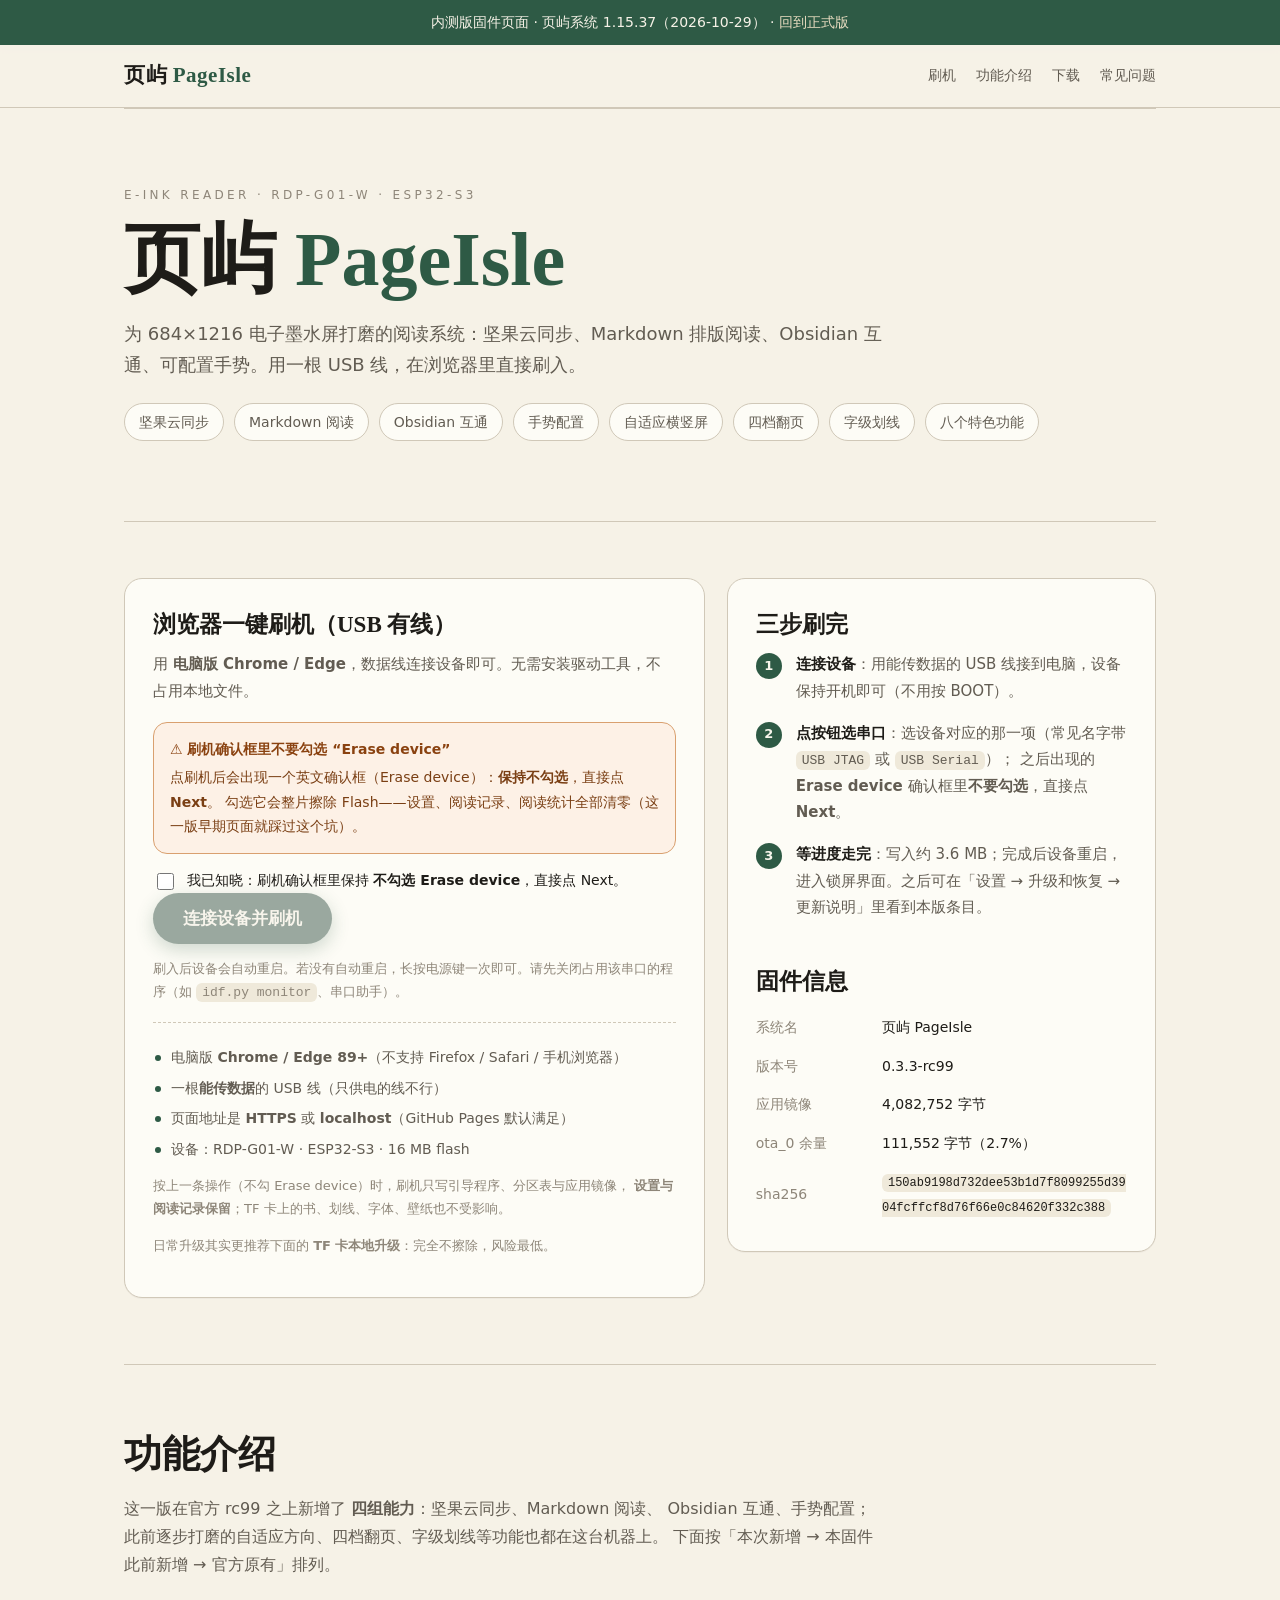
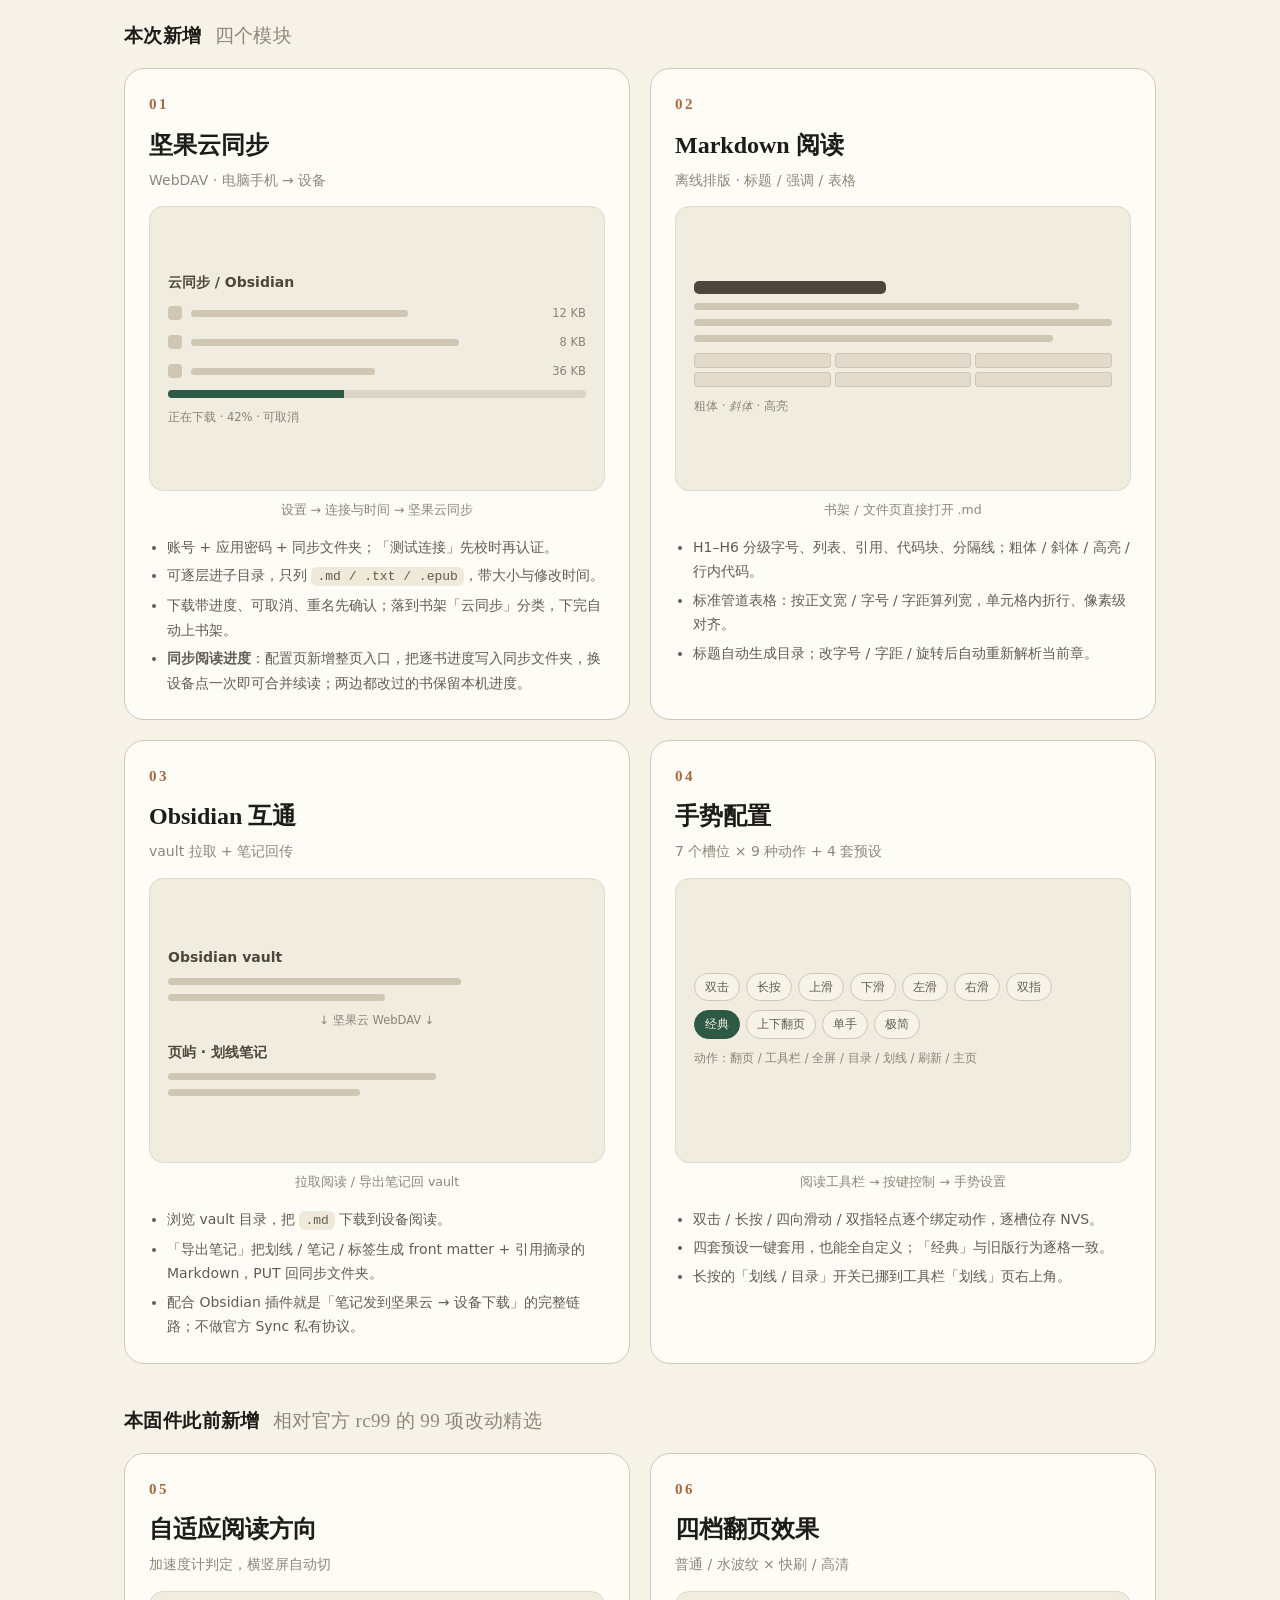
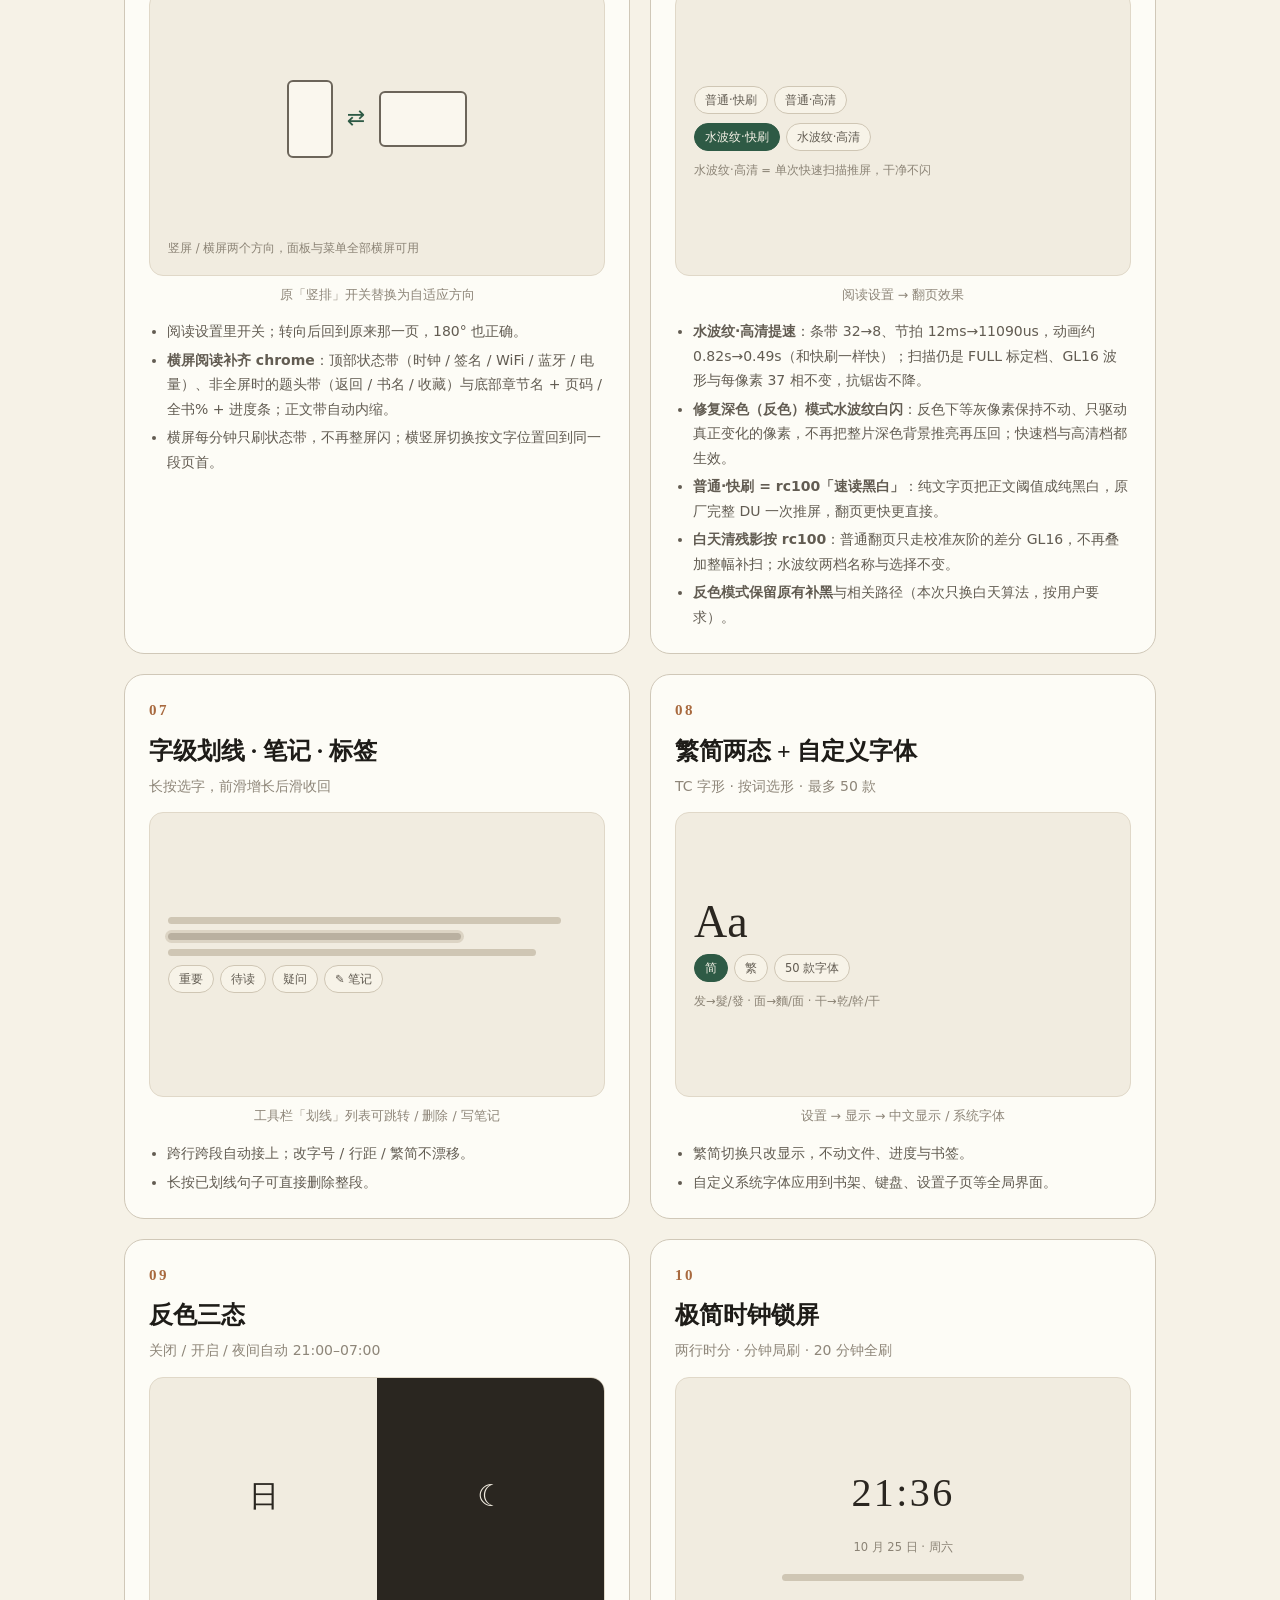
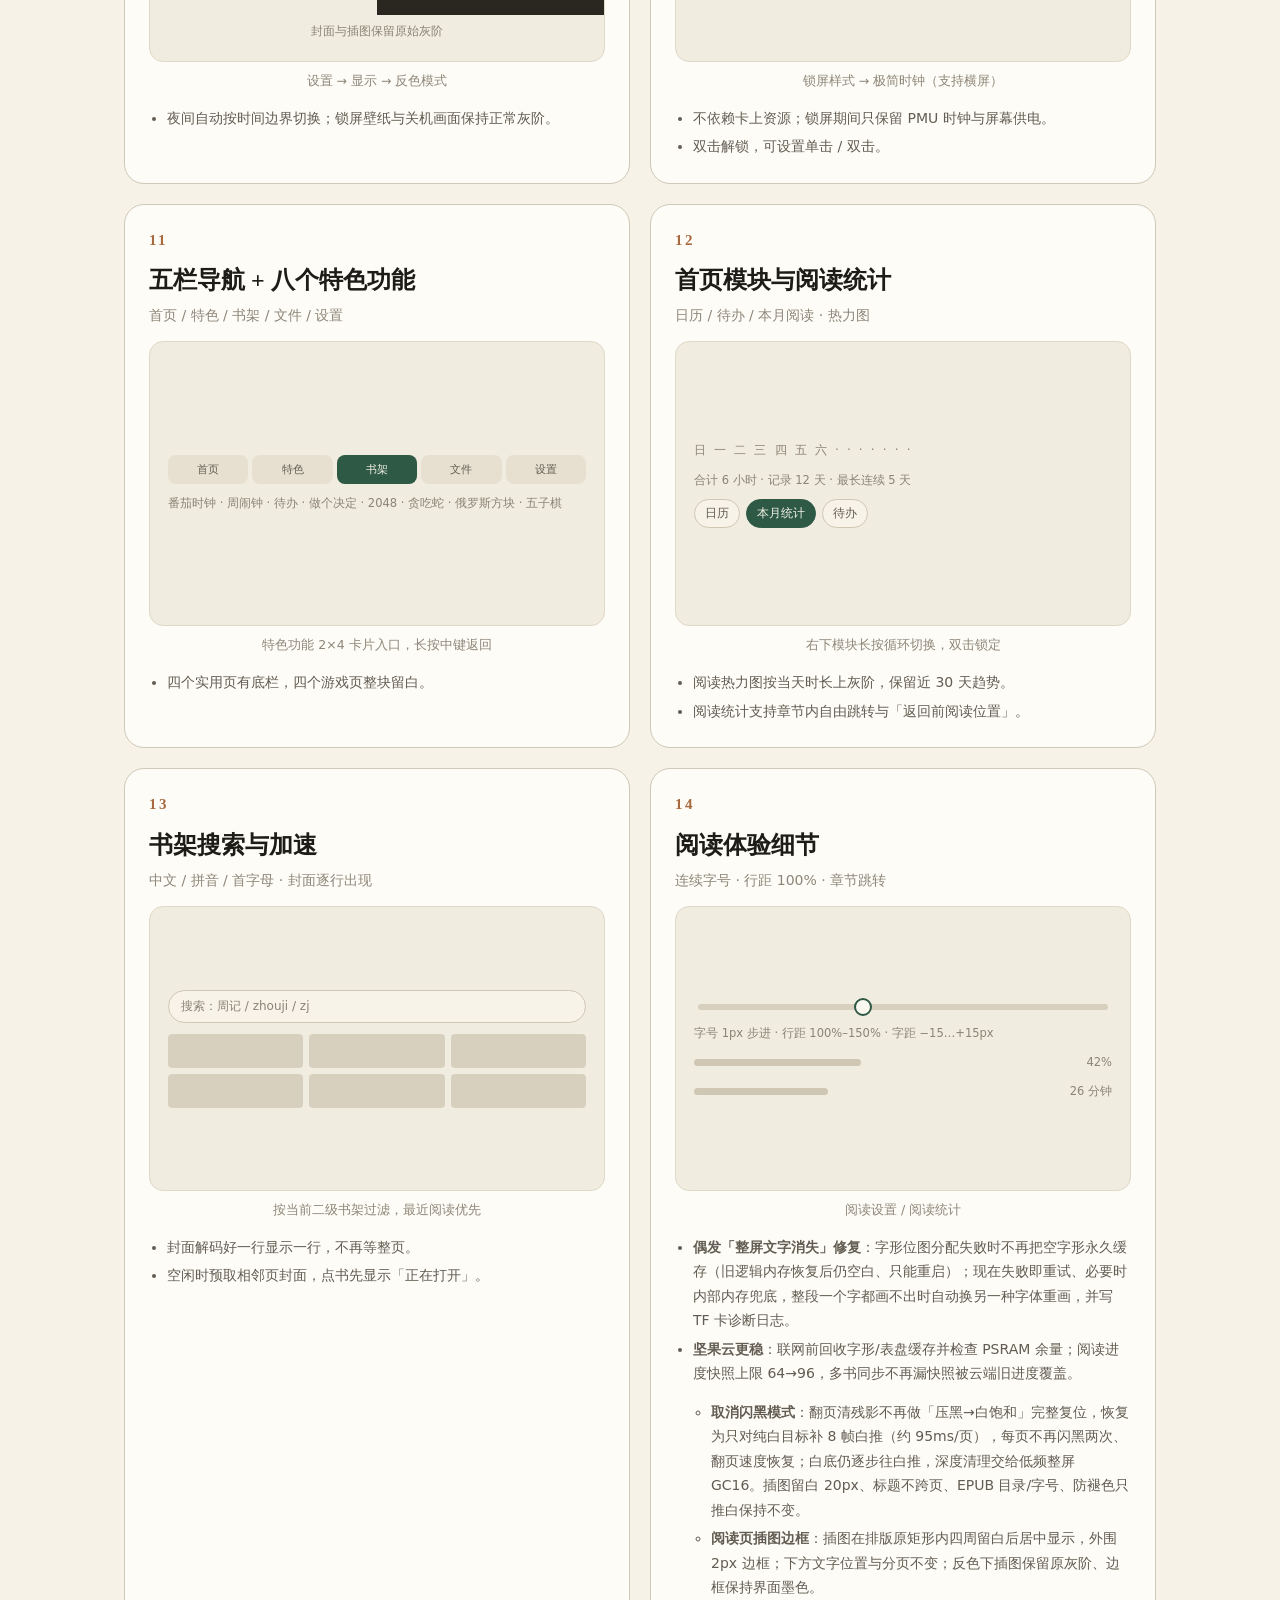
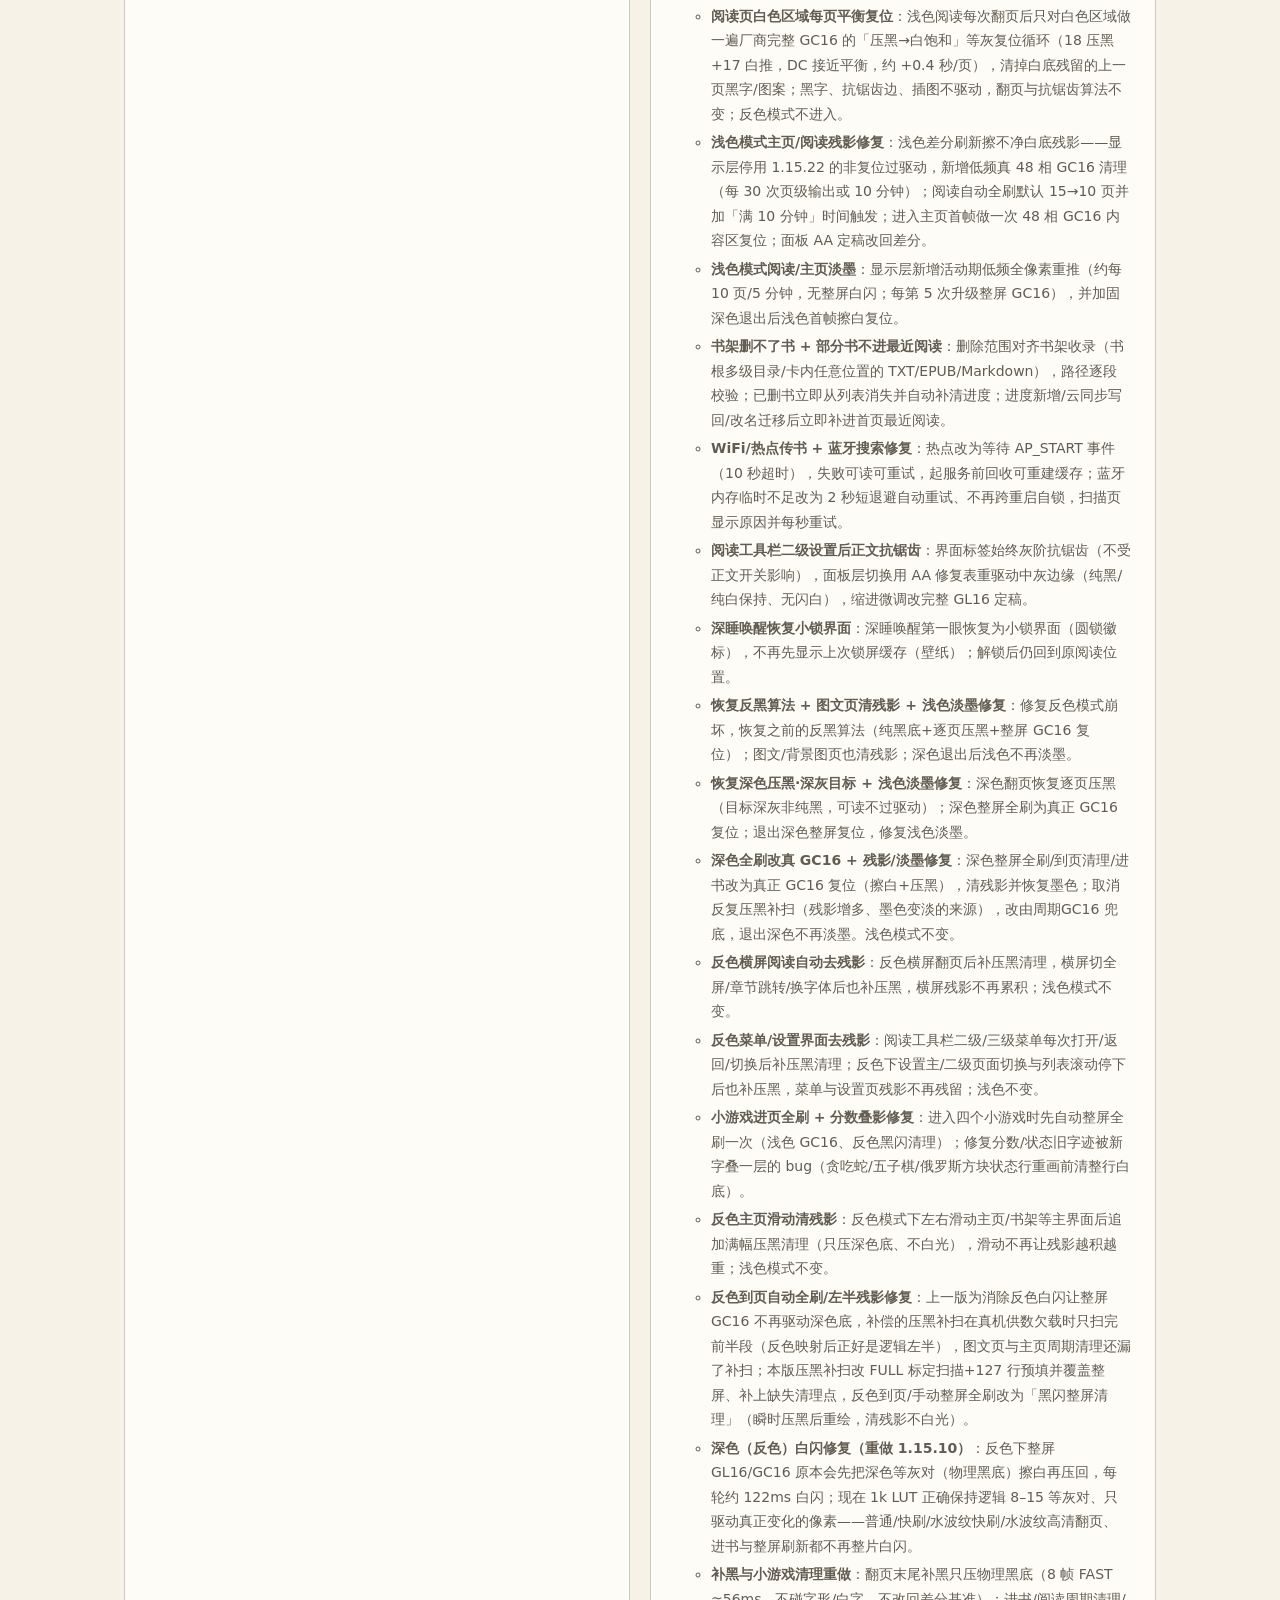
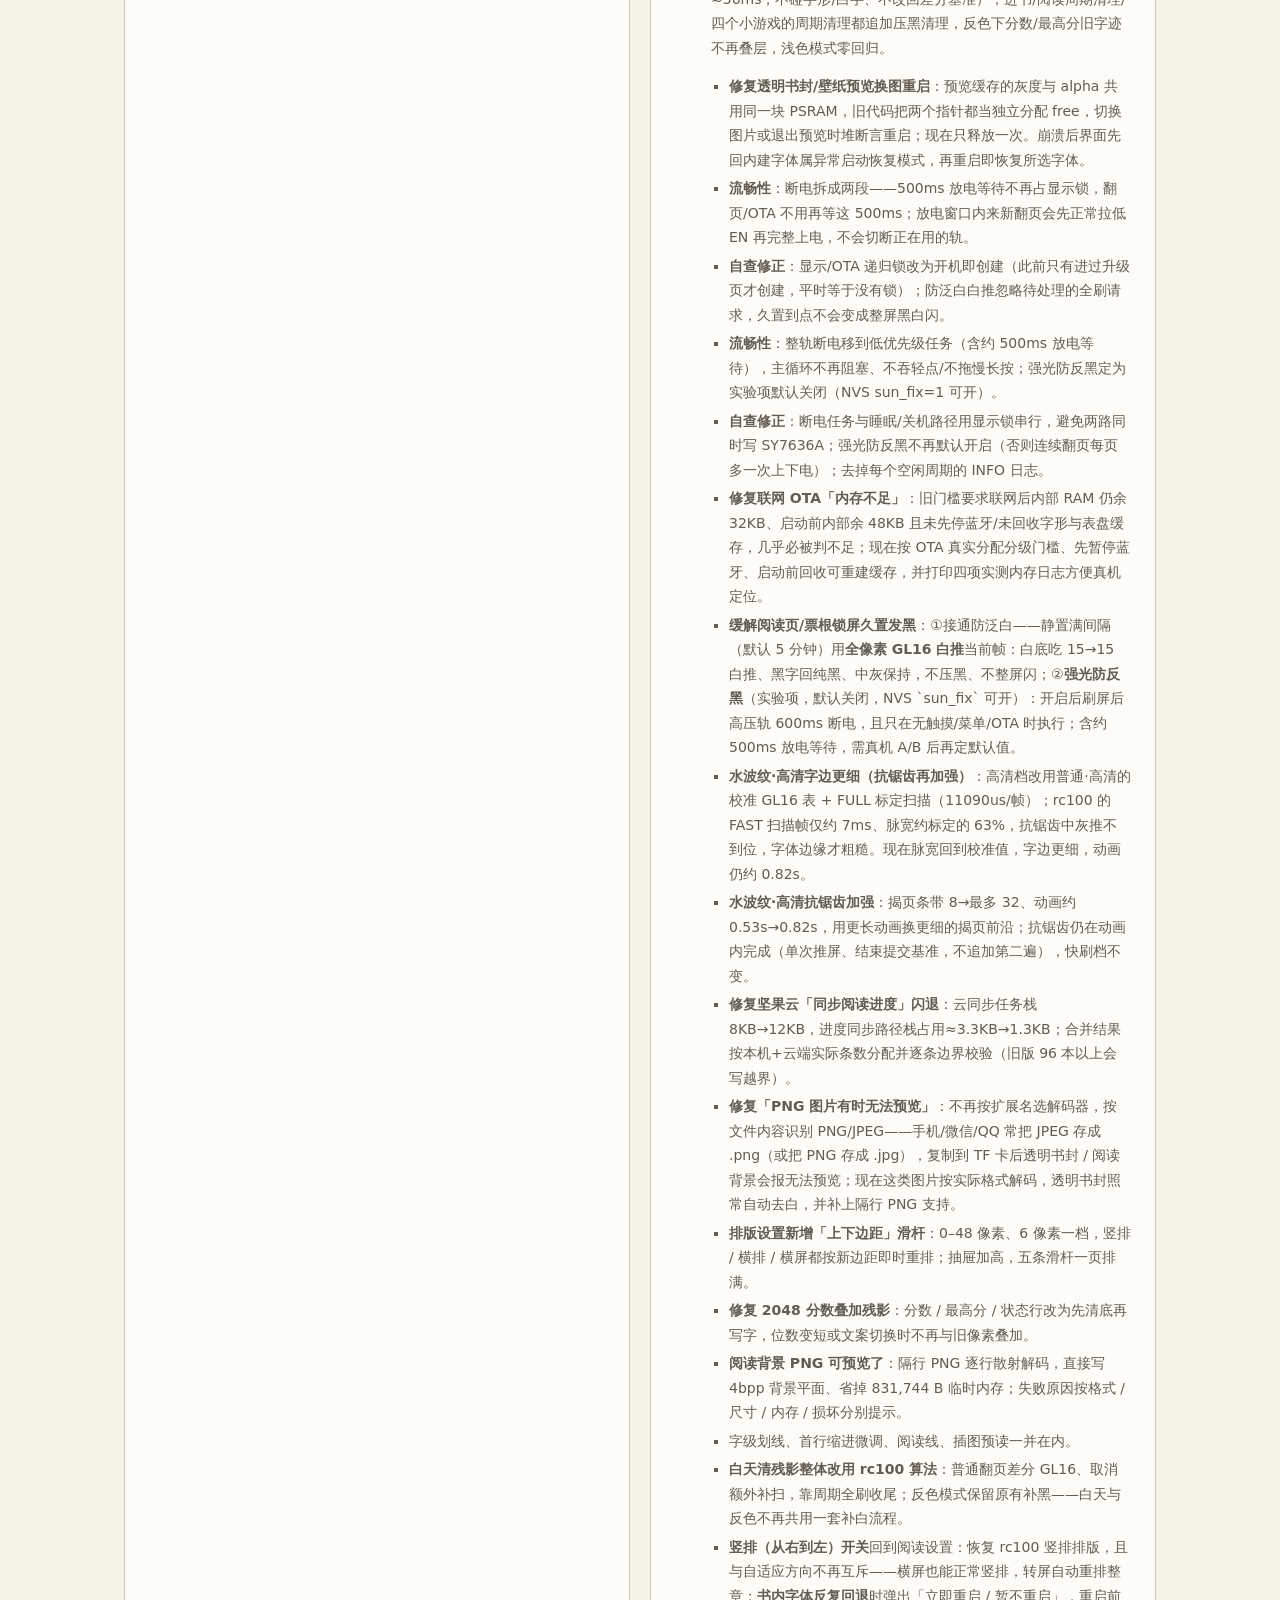
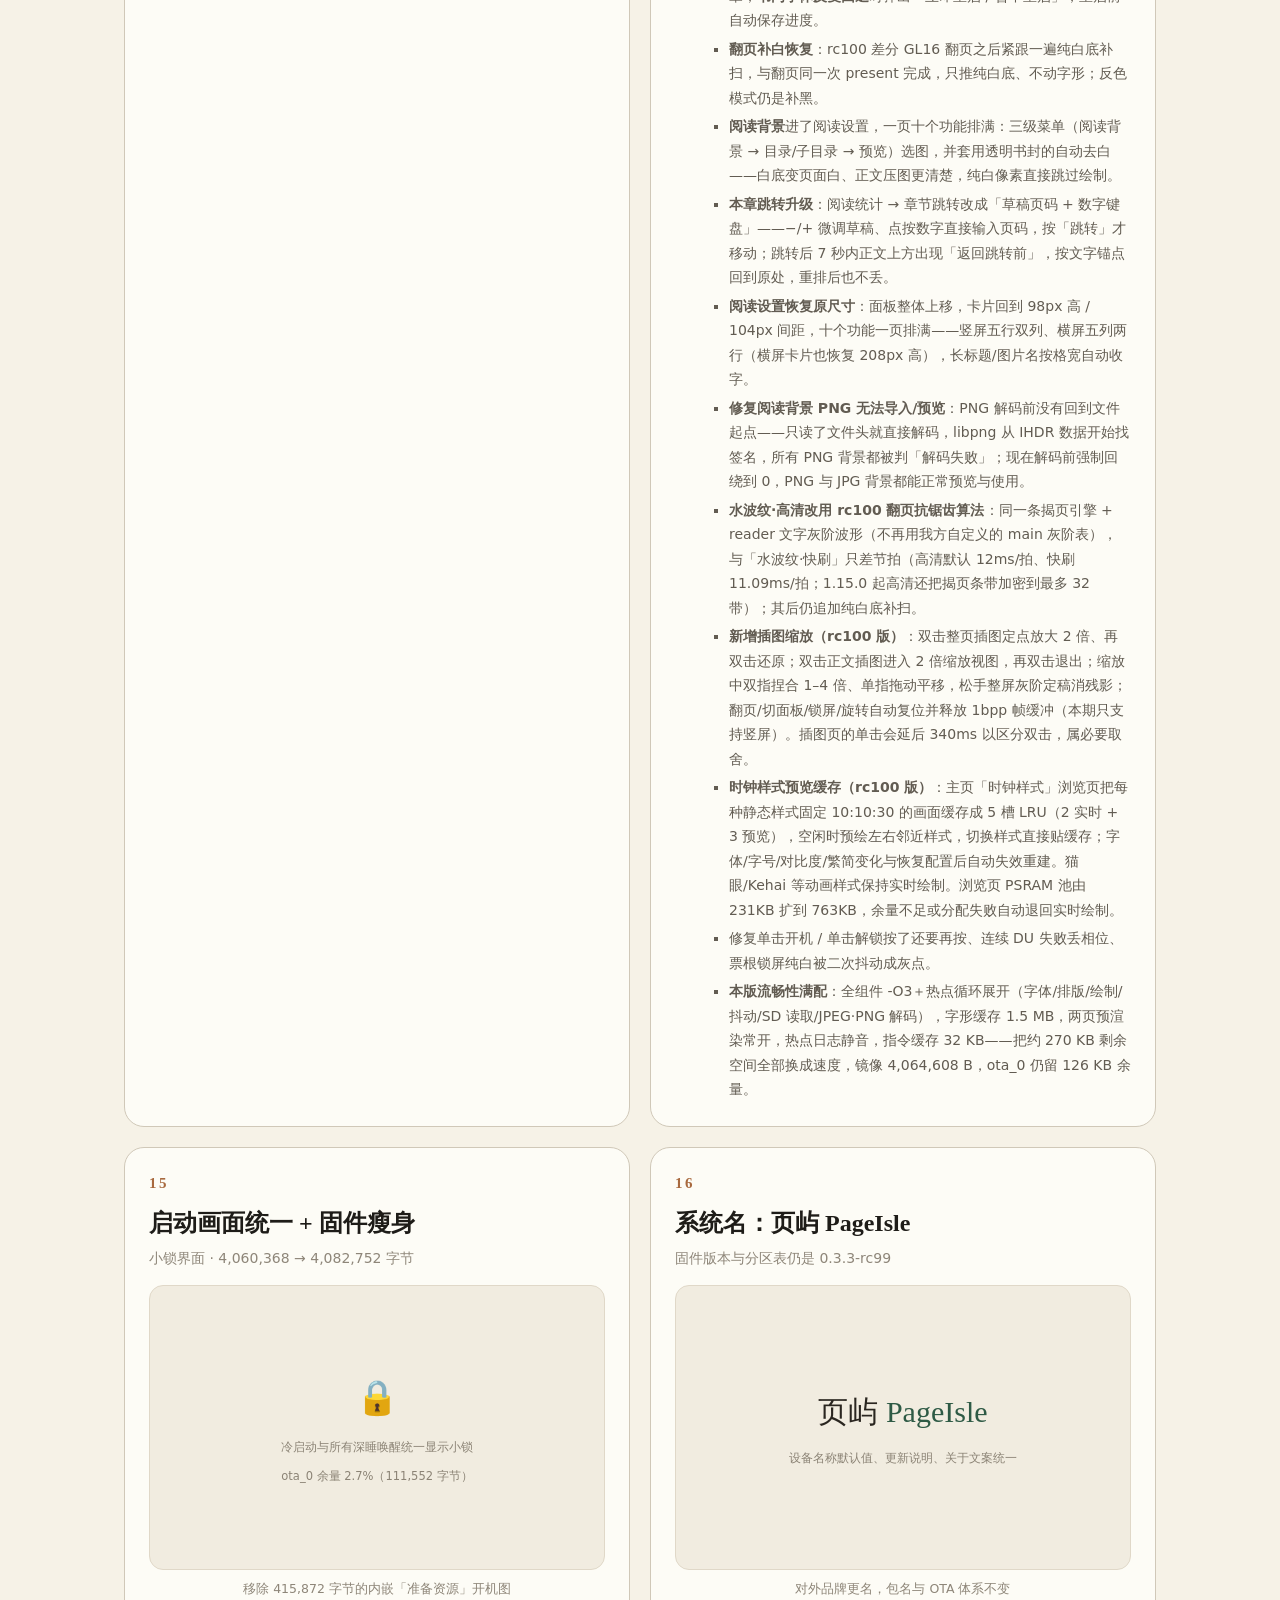
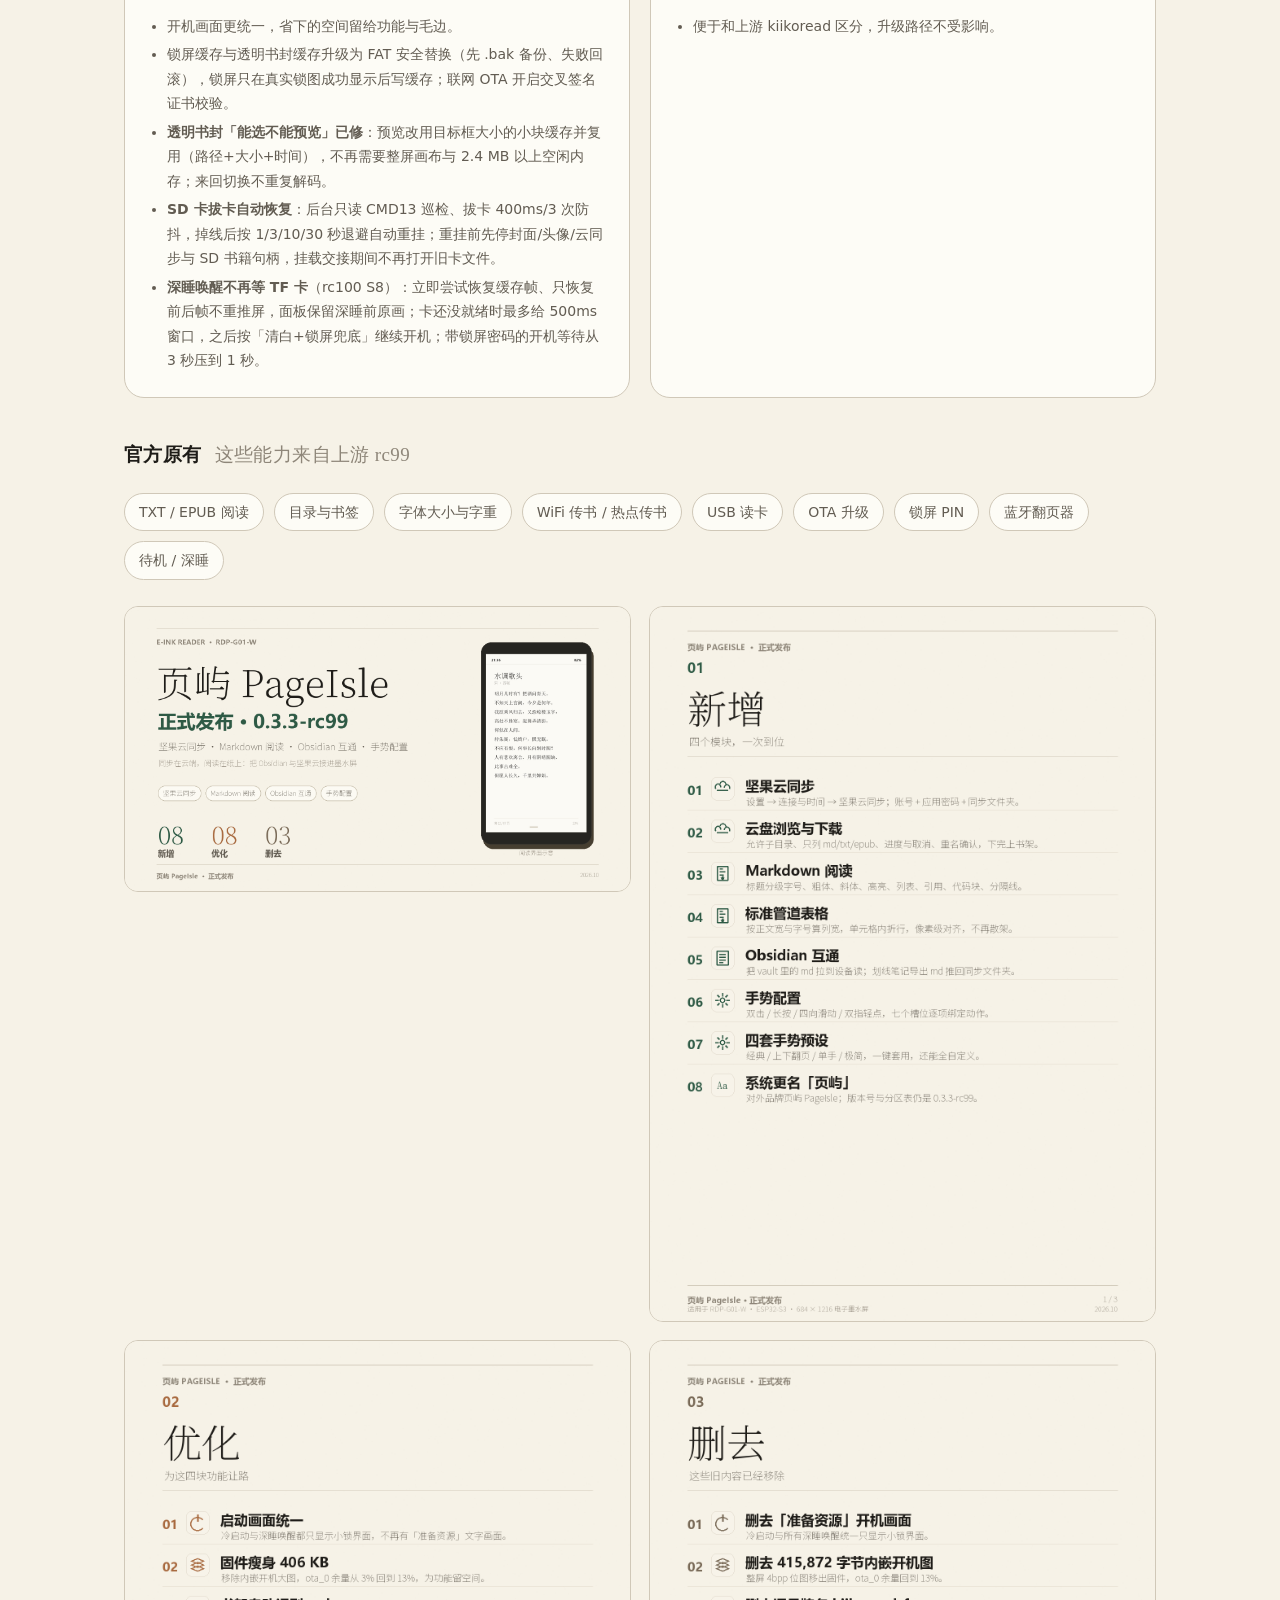
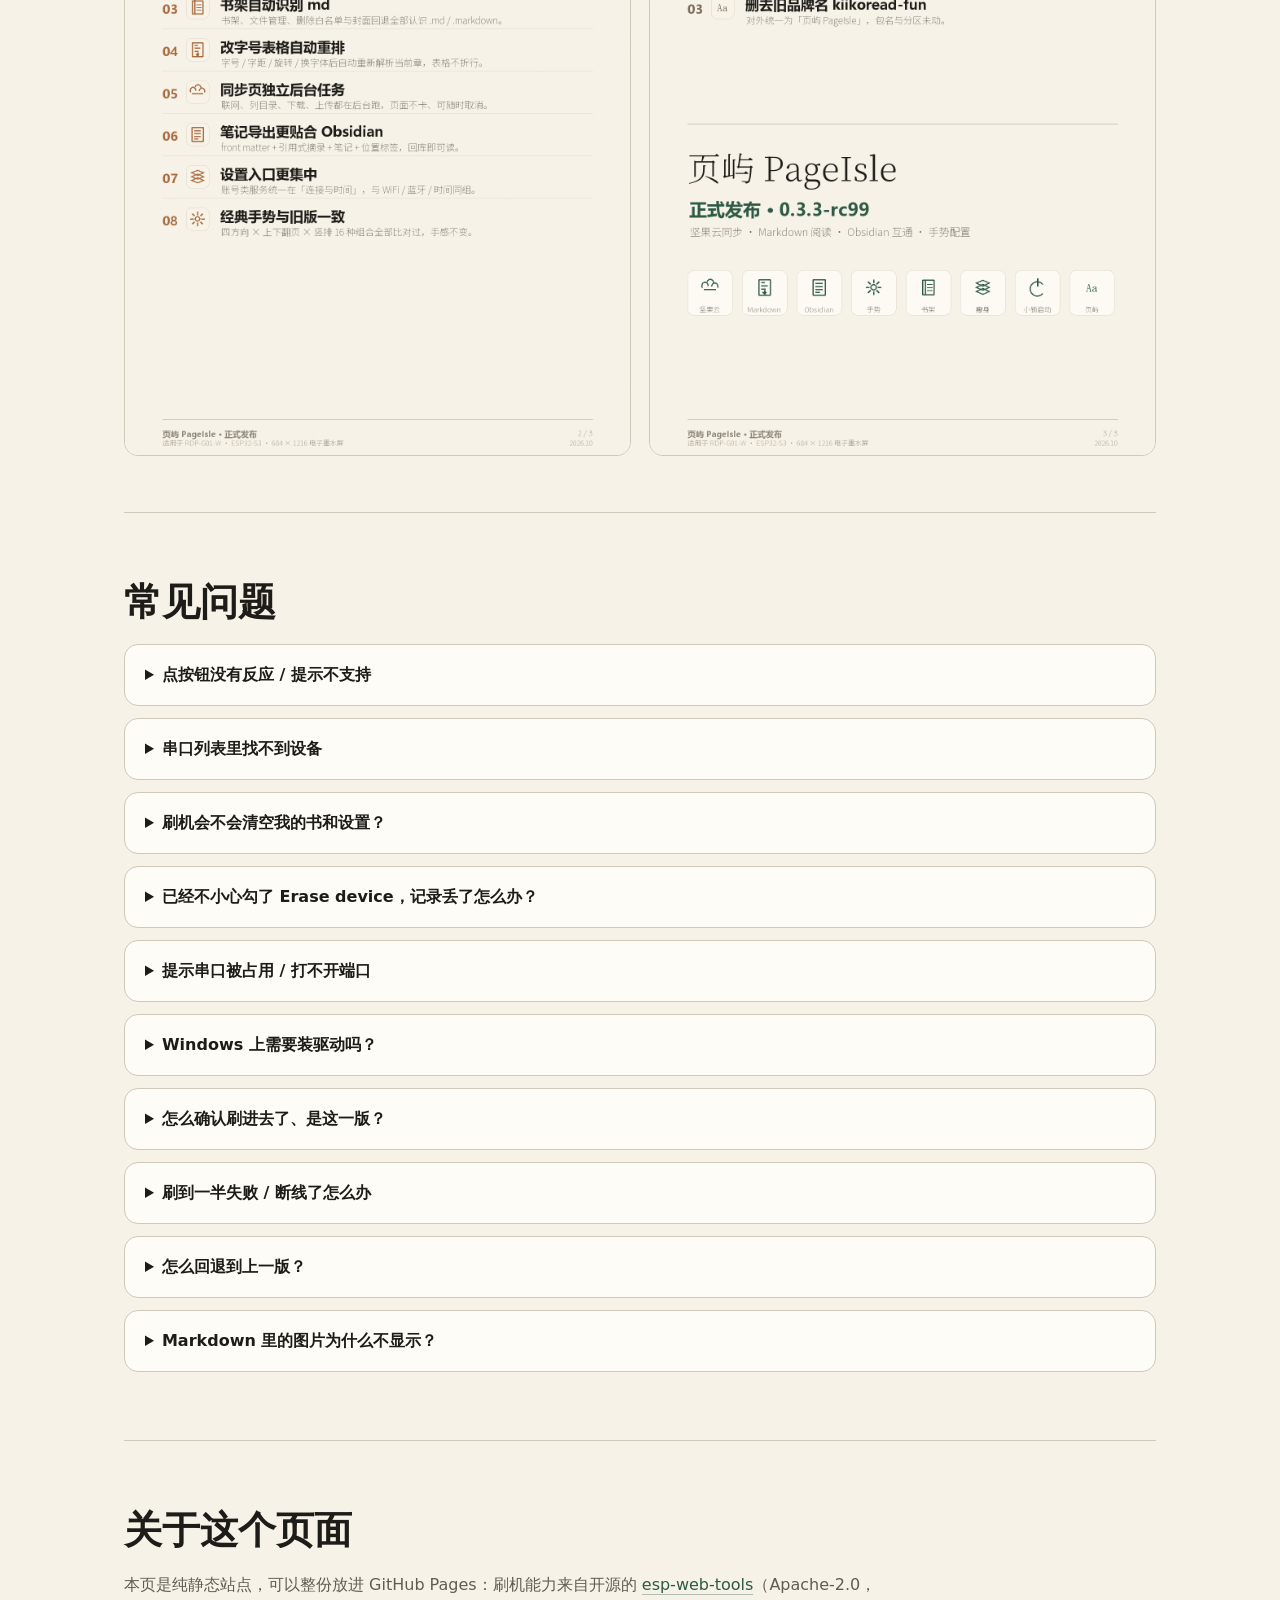
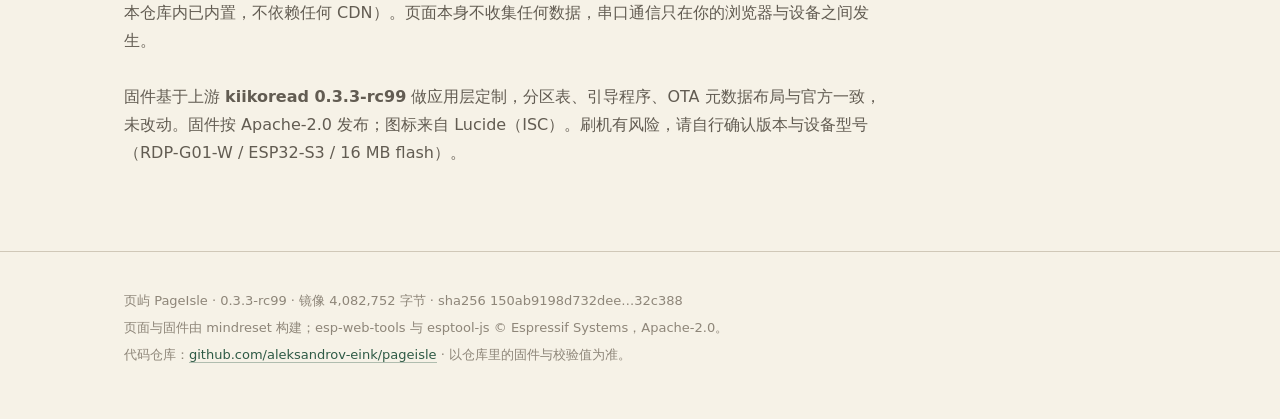
==== beta/index.html @ 93ee895c "页屿系统 1.15.37：取消闪黑模式，翻页清残影恢复只推白" ====
<!doctype html>
<html lang="zh-CN">
<head>
<meta charset="utf-8">
<meta name="viewport" content="width=device-width, initial-scale=1">
<title>页屿 PageIsle · 刷机与功能介绍</title>
<meta name="description" content="页屿 PageIsle 墨水屏阅读器固件：浏览器一键刷机（USB 有线），支持坚果云同步、Markdown 阅读、Obsidian 互通与手势配置。">
<meta name="theme-color" content="#f6f2e7">
<link rel="icon" href="favicon.svg" type="image/svg+xml">
<link rel="stylesheet" href="style.css">
</head>
<body>
<div style="background:#2e5a45;color:#f6f2e7;padding:10px 16px;font-size:14px;text-align:center">内测版固件页面 · 页屿系统 1.15.37（2026-10-29） · <a style="color:#e8dcc0" href="../">回到正式版</a></div>


<header class="top">
  <div class="wrap">
    <div class="brand">页屿 <span>PageIsle</span></div>
    <nav>
      <a href="#flash">刷机</a>
      <a href="#features">功能介绍</a>
      <a href="#downloads">下载</a>
      <a href="#faq">常见问题</a>
    </nav>
  </div>
</header>

<main class="wrap">

  <section class="hero" id="top">
    <p class="eyebrow">E-INK READER · RDP-G01-W · ESP32-S3</p>
    <h1>页屿 <em>PageIsle</em></h1>
    <p class="lead">为 684×1216 电子墨水屏打磨的阅读系统：坚果云同步、Markdown 排版阅读、Obsidian 互通、可配置手势。用一根 USB 线，在浏览器里直接刷入。</p>
    <ul class="chips">
      <li>坚果云同步</li><li>Markdown 阅读</li><li>Obsidian 互通</li><li>手势配置</li>
      <li>自适应横竖屏</li><li>四档翻页</li><li>字级划线</li><li>八个特色功能</li>
    </ul>
  </section>

  <section class="flash" id="flash">
    <div class="card">
      <h2>浏览器一键刷机（USB 有线）</h2>
      <p class="sub">用 <b>电脑版 Chrome / Edge</b>，数据线连接设备即可。无需安装驱动工具，不占用本地文件。</p>

      <div class="warn">
        <b class="warn-title">⚠ 刷机确认框里不要勾选 “Erase device”</b>
        点刷机后会出现一个英文确认框（Erase device）：<b>保持不勾选</b>，直接点 <b>Next</b>。
        勾选它会整片擦除 Flash——设置、阅读记录、阅读统计全部清零（这一版早期页面就踩过这个坑）。
      </div>

      <label class="ack">
        <input type="checkbox" id="erase-ack">
        <span>我已知晓：刷机确认框里保持 <b>不勾选 Erase device</b>，直接点 Next。</span>
      </label>

      <esp-web-install-button manifest="firmware/manifest.json">
        <button class="flash-btn" slot="activate" id="flash-btn" disabled>连接设备并刷机</button>
        <span class="unsupported" slot="unsupported">当前浏览器不支持 Web Serial，请改用电脑版 Chrome 或 Edge（89 及以上）。</span>
        <span class="not-allowed" slot="not-allowed">页面必须通过 HTTPS 或 localhost 打开才能刷机。</span>
      </esp-web-install-button>

      <p class="hint">刷入后设备会自动重启。若没有自动重启，长按电源键一次即可。请先关闭占用该串口的程序（如 <code>idf.py monitor</code>、串口助手）。</p>
      <ul class="req">
        <li>电脑版 <b>Chrome / Edge 89+</b>（不支持 Firefox / Safari / 手机浏览器）</li>
        <li>一根<b>能传数据</b>的 USB 线（只供电的线不行）</li>
        <li>页面地址是 <b>HTTPS</b> 或 <b>localhost</b>（GitHub Pages 默认满足）</li>
        <li>设备：RDP-G01-W · ESP32-S3 · 16 MB flash</li>
      </ul>
      <p class="hint">按上一条操作（不勾 Erase device）时，刷机只写引导程序、分区表与应用镜像，
        <b>设置与阅读记录保留</b>；TF 卡上的书、划线、字体、壁纸也不受影响。</p>
      <p class="hint">日常升级其实更推荐下面的 <b>TF 卡本地升级</b>：完全不擦除，风险最低。</p>
    </div>

    <div class="card">
      <h2>三步刷完</h2>
      <ol class="steps">
        <li><strong>连接设备</strong>：用能传数据的 USB 线接到电脑，设备保持开机即可（不用按 BOOT）。</li>
        <li><strong>点按钮选串口</strong>：选设备对应的那一项（常见名字带 <code>USB JTAG</code> 或 <code>USB Serial</code>）；
          之后出现的 <b>Erase device</b> 确认框里<b>不要勾选</b>，直接点 <b>Next</b>。</li>
        <li><strong>等进度走完</strong>：写入约 3.6 MB；完成后设备重启，进入锁屏界面。之后可在「设置 → 升级和恢复 → 更新说明」里看到本版条目。</li>
      </ol>

      <h2 style="margin-top:26px">固件信息</h2>
      <table class="meta">
        <tr><th>系统名</th><td>页屿 PageIsle</td></tr>
        <tr><th>版本号</th><td>0.3.3-rc99</td></tr>
        <tr><th>应用镜像</th><td>4,082,752 字节</td></tr>
        <tr><th>ota_0 余量</th><td>111,552 字节（2.7%）</td></tr>
        <tr><th>sha256</th><td><code>150ab9198d732dee53b1d7f8099255d3904fcffcf8d76f66e0c84620f332c388</code></td></tr>
      </table>
    </div>
  </section>

  <section id="features">
    <h2>功能介绍</h2>
    <p class="section-lead">这一版在官方 rc99 之上新增了 <b>四组能力</b>：坚果云同步、Markdown 阅读、
      Obsidian 互通、手势配置；此前逐步打磨的自适应方向、四档翻页、字级划线等功能也都在这台机器上。
      下面按「本次新增 → 本固件此前新增 → 官方原有」排列。</p>

    <h3 class="feat-group"><span>本次新增</span> 四个模块</h3>
    <div class="cards">

      <article class="promo-card">
        <div class="promo-no">01</div>
        <h3>坚果云同步</h3>
        <p class="promo-sub">WebDAV · 电脑手机 → 设备</p>
        <div class="promo-shot">
          <div class="mock">
            <div class="m-title">云同步 / Obsidian</div>
            <div class="m-row"><span class="m-dot"></span><span class="m-line" style="width:52%"></span><span class="m-meta">12 KB</span></div>
            <div class="m-row"><span class="m-dot"></span><span class="m-line" style="width:64%"></span><span class="m-meta">8 KB</span></div>
            <div class="m-row"><span class="m-dot"></span><span class="m-line" style="width:44%"></span><span class="m-meta">36 KB</span></div>
            <div class="m-progress"><span></span></div>
            <div class="m-meta2">正在下载 · 42% · 可取消</div>
          </div>
          <p class="promo-cap">设置 → 连接与时间 → 坚果云同步</p>
        </div>
        <ul class="promo-list">
          <li>账号 + 应用密码 + 同步文件夹；「测试连接」先校时再认证。</li>
          <li>可逐层进子目录，只列 <code>.md / .txt / .epub</code>，带大小与修改时间。</li>
          <li>下载带进度、可取消、重名先确认；落到书架「云同步」分类，下完自动上书架。</li>
          <li><b>同步阅读进度</b>：配置页新增整页入口，把逐书进度写入同步文件夹，换设备点一次即可合并续读；两边都改过的书保留本机进度。</li>
        </ul>
      </article>

      <article class="promo-card">
        <div class="promo-no">02</div>
        <h3>Markdown 阅读</h3>
        <p class="promo-sub">离线排版 · 标题 / 强调 / 表格</p>
        <div class="promo-shot">
          <div class="mock">
            <div class="m-h1"></div>
            <div class="m-line" style="width:92%"></div>
            <div class="m-line" style="width:100%"></div>
            <div class="m-line" style="width:86%"></div>
            <div class="m-table">
              <span class="m-cell"></span><span class="m-cell"></span><span class="m-cell"></span>
              <span class="m-cell"></span><span class="m-cell"></span><span class="m-cell"></span>
            </div>
            <div class="m-meta2">粗体 · <i>斜体</i> · <span class="m-hl">高亮</span></div>
          </div>
          <p class="promo-cap">书架 / 文件页直接打开 .md</p>
        </div>
        <ul class="promo-list">
          <li>H1–H6 分级字号、列表、引用、代码块、分隔线；粗体 / 斜体 / 高亮 / 行内代码。</li>
          <li>标准管道表格：按正文宽 / 字号 / 字距算列宽，单元格内折行、像素级对齐。</li>
          <li>标题自动生成目录；改字号 / 字距 / 旋转后自动重新解析当前章。</li>
        </ul>
      </article>

      <article class="promo-card">
        <div class="promo-no">03</div>
        <h3>Obsidian 互通</h3>
        <p class="promo-sub">vault 拉取 + 笔记回传</p>
        <div class="promo-shot">
          <div class="mock">
            <div class="m-title">Obsidian vault</div>
            <div class="m-line" style="width:70%"></div>
            <div class="m-line" style="width:52%"></div>
            <div class="m-arrow">↓ 坚果云 WebDAV ↓</div>
            <div class="m-title">页屿 · 划线笔记</div>
            <div class="m-line" style="width:64%"></div>
            <div class="m-line" style="width:46%"></div>
          </div>
          <p class="promo-cap">拉取阅读 / 导出笔记回 vault</p>
        </div>
        <ul class="promo-list">
          <li>浏览 vault 目录，把 <code>.md</code> 下载到设备阅读。</li>
          <li>「导出笔记」把划线 / 笔记 / 标签生成 front matter + 引用摘录的 Markdown，PUT 回同步文件夹。</li>
          <li>配合 Obsidian 插件就是「笔记发到坚果云 → 设备下载」的完整链路；不做官方 Sync 私有协议。</li>
        </ul>
      </article>

      <article class="promo-card">
        <div class="promo-no">04</div>
        <h3>手势配置</h3>
        <p class="promo-sub">7 个槽位 × 9 种动作 + 4 套预设</p>
        <div class="promo-shot">
          <div class="mock">
            <div class="m-chiprow">
              <span class="m-chip">双击</span><span class="m-chip">长按</span><span class="m-chip">上滑</span>
              <span class="m-chip">下滑</span><span class="m-chip">左滑</span><span class="m-chip">右滑</span>
              <span class="m-chip">双指</span>
            </div>
            <div class="m-chiprow">
              <span class="m-chip on">经典</span><span class="m-chip">上下翻页</span><span class="m-chip">单手</span><span class="m-chip">极简</span>
            </div>
            <div class="m-meta2">动作：翻页 / 工具栏 / 全屏 / 目录 / 划线 / 刷新 / 主页</div>
          </div>
          <p class="promo-cap">阅读工具栏 → 按键控制 → 手势设置</p>
        </div>
        <ul class="promo-list">
          <li>双击 / 长按 / 四向滑动 / 双指轻点逐个绑定动作，逐槽位存 NVS。</li>
          <li>四套预设一键套用，也能全自定义；「经典」与旧版行为逐格一致。</li>
          <li>长按的「划线 / 目录」开关已挪到工具栏「划线」页右上角。</li>
        </ul>
      </article>

    </div>

    <h3 class="feat-group"><span>本固件此前新增</span> 相对官方 rc99 的 99 项改动精选</h3>
    <div class="cards">

      <article class="promo-card">
        <div class="promo-no">05</div>
        <h3>自适应阅读方向</h3>
        <p class="promo-sub">加速度计判定，横竖屏自动切</p>
        <div class="promo-shot">
          <div class="mock">
            <div class="m-rotate"><span class="m-dev p"></span><span class="m-arrow2">⇄</span><span class="m-dev l"></span></div>
            <div class="m-meta2">竖屏 / 横屏两个方向，面板与菜单全部横屏可用</div>
          </div>
          <p class="promo-cap">原「竖排」开关替换为自适应方向</p>
        </div>
        <ul class="promo-list"><li>阅读设置里开关；转向后回到原来那一页，180° 也正确。</li><li><b>横屏阅读补齐 chrome</b>：顶部状态带（时钟 / 签名 / WiFi / 蓝牙 / 电量）、非全屏时的题头带（返回 / 书名 / 收藏）与底部章节名 + 页码 / 全书% + 进度条；正文带自动内缩。</li><li>横屏每分钟只刷状态带，不再整屏闪；横竖屏切换按文字位置回到同一段页首。</li></ul>
      </article>

      <article class="promo-card">
        <div class="promo-no">06</div>
        <h3>四档翻页效果</h3>
        <p class="promo-sub">普通 / 水波纹 × 快刷 / 高清</p>
        <div class="promo-shot">
          <div class="mock">
            <div class="m-chiprow"><span class="m-chip">普通·快刷</span><span class="m-chip">普通·高清</span></div>
            <div class="m-chiprow"><span class="m-chip on">水波纹·快刷</span><span class="m-chip">水波纹·高清</span></div>
            <div class="m-meta2">水波纹·高清 = 单次快速扫描推屏，干净不闪</div>
          </div>
          <p class="promo-cap">阅读设置 → 翻页效果</p>
        </div>
        <ul class="promo-list"><li><b>水波纹·高清提速</b>：条带 32→8、节拍 12ms→11090us，动画约 0.82s→0.49s（和快刷一样快）；扫描仍是 FULL 标定档、GL16 波形与每像素 37 相不变，抗锯齿不降。</li><li><b>修复深色（反色）模式水波纹白闪</b>：反色下等灰像素保持不动、只驱动真正变化的像素，不再把整片深色背景推亮再压回；快速档与高清档都生效。</li><li><b>普通·快刷 = rc100「速读黑白」</b>：纯文字页把正文阈值成纯黑白，原厂完整 DU 一次推屏，翻页更快更直接。</li><li><b>白天清残影按 rc100</b>：普通翻页只走校准灰阶的差分 GL16，不再叠加整幅补扫；水波纹两档名称与选择不变。</li><li><b>反色模式保留原有补黑</b>与相关路径（本次只换白天算法，按用户要求）。</li></ul>
      </article>

      <article class="promo-card">
        <div class="promo-no">07</div>
        <h3>字级划线 · 笔记 · 标签</h3>
        <p class="promo-sub">长按选字，前滑增长后滑收回</p>
        <div class="promo-shot">
          <div class="mock">
            <div class="m-line" style="width:94%"></div>
            <div class="m-line hi" style="width:70%"></div>
            <div class="m-line" style="width:88%"></div>
            <div class="m-chiprow"><span class="m-chip">重要</span><span class="m-chip">待读</span><span class="m-chip">疑问</span><span class="m-chip">✎ 笔记</span></div>
          </div>
          <p class="promo-cap">工具栏「划线」列表可跳转 / 删除 / 写笔记</p>
        </div>
        <ul class="promo-list"><li>跨行跨段自动接上；改字号 / 行距 / 繁简不漂移。</li><li>长按已划线句子可直接删除整段。</li></ul>
      </article>

      <article class="promo-card">
        <div class="promo-no">08</div>
        <h3>繁简两态 + 自定义字体</h3>
        <p class="promo-sub">TC 字形 · 按词选形 · 最多 50 款</p>
        <div class="promo-shot">
          <div class="mock">
            <div class="m-aa">Aa</div>
            <div class="m-chiprow"><span class="m-chip on">简</span><span class="m-chip">繁</span><span class="m-chip">50 款字体</span></div>
            <div class="m-meta2">发→髮/發 · 面→麵/面 · 干→乾/幹/干</div>
          </div>
          <p class="promo-cap">设置 → 显示 → 中文显示 / 系统字体</p>
        </div>
        <ul class="promo-list"><li>繁简切换只改显示，不动文件、进度与书签。</li><li>自定义系统字体应用到书架、键盘、设置子页等全局界面。</li></ul>
      </article>

      <article class="promo-card">
        <div class="promo-no">09</div>
        <h3>反色三态</h3>
        <p class="promo-sub">关闭 / 开启 / 夜间自动 21:00–07:00</p>
        <div class="promo-shot">
          <div class="mock split">
            <div class="m-half">日</div><div class="m-half dark">☾</div>
            <div class="m-meta2">封面与插图保留原始灰阶</div>
          </div>
          <p class="promo-cap">设置 → 显示 → 反色模式</p>
        </div>
        <ul class="promo-list"><li>夜间自动按时间边界切换；锁屏壁纸与关机画面保持正常灰阶。</li></ul>
      </article>

      <article class="promo-card">
        <div class="promo-no">10</div>
        <h3>极简时钟锁屏</h3>
        <p class="promo-sub">两行时分 · 分钟局刷 · 20 分钟全刷</p>
        <div class="promo-shot">
          <div class="mock center">
            <div class="m-time">21:36</div>
            <div class="m-meta2">10 月 25 日 · 周六</div>
            <div class="m-line" style="width:58%;margin:8px auto 0"></div>
          </div>
          <p class="promo-cap">锁屏样式 → 极简时钟（支持横屏）</p>
        </div>
        <ul class="promo-list"><li>不依赖卡上资源；锁屏期间只保留 PMU 时钟与屏幕供电。</li><li>双击解锁，可设置单击 / 双击。</li></ul>
      </article>

      <article class="promo-card">
        <div class="promo-no">11</div>
        <h3>五栏导航 + 八个特色功能</h3>
        <p class="promo-sub">首页 / 特色 / 书架 / 文件 / 设置</p>
        <div class="promo-shot">
          <div class="mock">
            <div class="m-tabs"><span>首页</span><span>特色</span><span class="on">书架</span><span>文件</span><span>设置</span></div>
            <div class="m-meta2">番茄时钟 · 周闹钟 · 待办 · 做个决定 · 2048 · 贪吃蛇 · 俄罗斯方块 · 五子棋</div>
          </div>
          <p class="promo-cap">特色功能 2×4 卡片入口，长按中键返回</p>
        </div>
        <ul class="promo-list"><li>四个实用页有底栏，四个游戏页整块留白。</li></ul>
      </article>

      <article class="promo-card">
        <div class="promo-no">12</div>
        <h3>首页模块与阅读统计</h3>
        <p class="promo-sub">日历 / 待办 / 本月阅读 · 热力图</p>
        <div class="promo-shot">
          <div class="mock">
            <div class="m-cal">日 一 二 三 四 五 六 · · · · · · ·</div>
            <div class="m-meta2">合计 6 小时 · 记录 12 天 · 最长连续 5 天</div>
            <div class="m-chiprow"><span class="m-chip">日历</span><span class="m-chip on">本月统计</span><span class="m-chip">待办</span></div>
          </div>
          <p class="promo-cap">右下模块长按循环切换，双击锁定</p>
        </div>
        <ul class="promo-list"><li>阅读热力图按当天时长上灰阶，保留近 30 天趋势。</li><li>阅读统计支持章节内自由跳转与「返回前阅读位置」。</li></ul>
      </article>

      <article class="promo-card">
        <div class="promo-no">13</div>
        <h3>书架搜索与加速</h3>
        <p class="promo-sub">中文 / 拼音 / 首字母 · 封面逐行出现</p>
        <div class="promo-shot">
          <div class="mock">
            <div class="m-search">搜索：周记 / zhouji / zj</div>
            <div class="m-books"><span></span><span></span><span></span><span></span><span></span><span></span></div>
          </div>
          <p class="promo-cap">按当前二级书架过滤，最近阅读优先</p>
        </div>
        <ul class="promo-list"><li>封面解码好一行显示一行，不再等整页。</li><li>空闲时预取相邻页封面，点书先显示「正在打开」。</li></ul>
      </article>

      <article class="promo-card">
        <div class="promo-no">14</div>
        <h3>阅读体验细节</h3>
        <p class="promo-sub">连续字号 · 行距 100% · 章节跳转</p>
        <div class="promo-shot">
          <div class="mock">
            <div class="m-slider"><span></span></div>
            <div class="m-meta2">字号 1px 步进 · 行距 100%–150% · 字距 −15…+15px</div>
            <div class="m-row"><span class="m-line" style="width:40%"></span><span class="m-meta">42%</span></div>
            <div class="m-row"><span class="m-line" style="width:32%"></span><span class="m-meta">26 分钟</span></div>
          </div>
          <p class="promo-cap">阅读设置 / 阅读统计</p>
        </div>
        <ul class="promo-list"><li><b>偶发「整屏文字消失」修复</b>：字形位图分配失败时不再把空字形永久缓存（旧逻辑内存恢复后仍空白、只能重启）；现在失败即重试、必要时内部内存兜底，整段一个字都画不出时自动换另一种字体重画，并写 TF 卡诊断日志。</li><li><b>坚果云更稳</b>：联网前回收字形/表盘缓存并检查 PSRAM 余量；阅读进度快照上限 64→96，多书同步不再漏快照被云端旧进度覆盖。</li><ul class="promo-list"><li><b>取消闪黑模式</b>：翻页清残影不再做「压黑→白饱和」完整复位，恢复为只对纯白目标补 8 帧白推（约 95ms/页），每页不再闪黑两次、翻页速度恢复；白底仍逐步往白推，深度清理交给低频整屏 GC16。插图留白 20px、标题不跨页、EPUB 目录/字号、防褪色只推白保持不变。</li><li><b>阅读页插图边框</b>：插图在排版原矩形内四周留白后居中显示，外围 2px 边框；下方文字位置与分页不变；反色下插图保留原灰阶、边框保持界面墨色。</li><li><b>阅读页白色区域每页平衡复位</b>：浅色阅读每次翻页后只对白色区域做一遍厂商完整 GC16 的「压黑→白饱和」等灰复位循环（18 压黑+17 白推，DC 接近平衡，约 +0.4 秒/页），清掉白底残留的上一页黑字/图案；黑字、抗锯齿边、插图不驱动，翻页与抗锯齿算法不变；反色模式不进入。</li><li><b>浅色模式主页/阅读残影修复</b>：浅色差分刷新擦不净白底残影——显示层停用 1.15.22 的非复位过驱动，新增低频真 48 相 GC16 清理（每 30 次页级输出或 10 分钟）；阅读自动全刷默认 15→10 页并加「满 10 分钟」时间触发；进入主页首帧做一次 48 相 GC16 内容区复位；面板 AA 定稿改回差分。</li><li><b>浅色模式阅读/主页淡墨</b>：显示层新增活动期低频全像素重推（约每 10 页/5 分钟，无整屏白闪；每第 5 次升级整屏 GC16），并加固深色退出后浅色首帧擦白复位。</li><li><b>书架删不了书 + 部分书不进最近阅读</b>：删除范围对齐书架收录（书根多级目录/卡内任意位置的 TXT/EPUB/Markdown），路径逐段校验；已删书立即从列表消失并自动补清进度；进度新增/云同步写回/改名迁移后立即补进首页最近阅读。</li><li><b>WiFi/热点传书 + 蓝牙搜索修复</b>：热点改为等待 AP_START 事件（10 秒超时），失败可读可重试，起服务前回收可重建缓存；蓝牙内存临时不足改为 2 秒短退避自动重试、不再跨重启自锁，扫描页显示原因并每秒重试。</li><li><b>阅读工具栏二级设置后正文抗锯齿</b>：界面标签始终灰阶抗锯齿（不受正文开关影响），面板层切换用 AA 修复表重驱动中灰边缘（纯黑/纯白保持、无闪白），缩进微调改完整 GL16 定稿。</li><li><b>深睡唤醒恢复小锁界面</b>：深睡唤醒第一眼恢复为小锁界面（圆锁徽标），不再先显示上次锁屏缓存（壁纸）；解锁后仍回到原阅读位置。</li><li><b>恢复反黑算法 + 图文页清残影 + 浅色淡墨修复</b>：修复反色模式崩坏，恢复之前的反黑算法（纯黑底+逐页压黑+整屏 GC16 复位）；图文/背景图页也清残影；深色退出后浅色不再淡墨。</li><li><b>恢复深色压黑·深灰目标 + 浅色淡墨修复</b>：深色翻页恢复逐页压黑（目标深灰非纯黑，可读不过驱动）；深色整屏全刷为真正 GC16 复位；退出深色整屏复位，修复浅色淡墨。</li><li><b>深色全刷改真 GC16 + 残影/淡墨修复</b>：深色整屏全刷/到页清理/进书改为真正 GC16 复位（擦白+压黑），清残影并恢复墨色；取消反复压黑补扫（残影增多、墨色变淡的来源），改由周期GC16 兜底，退出深色不再淡墨。浅色模式不变。</li><li><b>反色横屏阅读自动去残影</b>：反色横屏翻页后补压黑清理，横屏切全屏/章节跳转/换字体后也补压黑，横屏残影不再累积；浅色模式不变。</li><li><b>反色菜单/设置界面去残影</b>：阅读工具栏二级/三级菜单每次打开/返回/切换后补压黑清理；反色下设置主/二级页面切换与列表滚动停下后也补压黑，菜单与设置页残影不再残留；浅色不变。</li><li><b>小游戏进页全刷 + 分数叠影修复</b>：进入四个小游戏时先自动整屏全刷一次（浅色 GC16、反色黑闪清理）；修复分数/状态旧字迹被新字叠一层的 bug（贪吃蛇/五子棋/俄罗斯方块状态行重画前清整行白底）。</li><li><b>反色主页滑动清残影</b>：反色模式下左右滑动主页/书架等主界面后追加满幅压黑清理（只压深色底、不白光），滑动不再让残影越积越重；浅色模式不变。</li><li><b>反色到页自动全刷/左半残影修复</b>：上一版为消除反色白闪让整屏 GC16 不再驱动深色底，补偿的压黑补扫在真机供数欠载时只扫完前半段（反色映射后正好是逻辑左半），图文页与主页周期清理还漏了补扫；本版压黑补扫改 FULL 标定扫描+127 行预填并覆盖整屏、补上缺失清理点，反色到页/手动整屏全刷改为「黑闪整屏清理」（瞬时压黑后重绘，清残影不白光）。</li><li><b>深色（反色）白闪修复（重做 1.15.10）</b>：反色下整屏 GL16/GC16 原本会先把深色等灰对（物理黑底）擦白再压回，每轮约 122ms 白闪；现在 1k LUT 正确保持逻辑 8–15 等灰对、只驱动真正变化的像素——普通/快刷/水波纹快刷/水波纹高清翻页、进书与整屏刷新都不再整片白闪。</li><li><b>补黑与小游戏清理重做</b>：翻页末尾补黑只压物理黑底（8 帧 FAST ≈56ms，不碰字形/白字、不改回差分基准）；进书/阅读周期清理/四个小游戏的周期清理都追加压黑清理，反色下分数/最高分旧字迹不再叠层，浅色模式零回归。</li><ul class="promo-list"><li><b>修复透明书封/壁纸预览换图重启</b>：预览缓存的灰度与 alpha 共用同一块 PSRAM，旧代码把两个指针都当独立分配 free，切换图片或退出预览时堆断言重启；现在只释放一次。崩溃后界面先回内建字体属异常启动恢复模式，再重启即恢复所选字体。</li><li><b>流畅性</b>：断电拆成两段——500ms 放电等待不再占显示锁，翻页/OTA 不用再等这 500ms；放电窗口内来新翻页会先正常拉低 EN 再完整上电，不会切断正在用的轨。</li><li><b>自查修正</b>：显示/OTA 递归锁改为开机即创建（此前只有进过升级页才创建，平时等于没有锁）；防泛白白推忽略待处理的全刷请求，久置到点不会变成整屏黑白闪。</li><li><b>流畅性</b>：整轨断电移到低优先级任务（含约 500ms 放电等待），主循环不再阻塞、不吞轻点/不拖慢长按；强光防反黑定为实验项默认关闭（NVS sun_fix=1 可开）。</li><li><b>自查修正</b>：断电任务与睡眠/关机路径用显示锁串行，避免两路同时写 SY7636A；强光防反黑不再默认开启（否则连续翻页每页多一次上下电）；去掉每个空闲周期的 INFO 日志。</li><li><b>修复联网 OTA「内存不足」</b>：旧门槛要求联网后内部 RAM 仍余 32KB、启动前内部余 48KB 且未先停蓝牙/未回收字形与表盘缓存，几乎必被判不足；现在按 OTA 真实分配分级门槛、先暂停蓝牙、启动前回收可重建缓存，并打印四项实测内存日志方便真机定位。</li><li><b>缓解阅读页/票根锁屏久置发黑</b>：①接通防泛白——静置满间隔（默认 5 分钟）用<b>全像素 GL16 白推</b>当前帧：白底吃 15→15 白推、黑字回纯黑、中灰保持，不压黑、不整屏闪；②<b>强光防反黑</b>（实验项，默认关闭，NVS `sun_fix` 可开）：开启后刷屏后高压轨 600ms 断电，且只在无触摸/菜单/OTA 时执行；含约 500ms 放电等待，需真机 A/B 后再定默认值。</li><li><b>水波纹·高清字边更细（抗锯齿再加强）</b>：高清档改用普通·高清的校准 GL16 表 + FULL 标定扫描（11090us/帧）；rc100 的 FAST 扫描帧仅约 7ms、脉宽约标定的 63%，抗锯齿中灰推不到位，字体边缘才粗糙。现在脉宽回到校准值，字边更细，动画仍约 0.82s。</li><li><b>水波纹·高清抗锯齿加强</b>：揭页条带 8→最多 32、动画约 0.53s→0.82s，用更长动画换更细的揭页前沿；抗锯齿仍在动画内完成（单次推屏、结束提交基准，不追加第二遍），快刷档不变。</li><li><b>修复坚果云「同步阅读进度」闪退</b>：云同步任务栈 8KB→12KB，进度同步路径栈占用≈3.3KB→1.3KB；合并结果按本机+云端实际条数分配并逐条边界校验（旧版 96 本以上会写越界）。</li><li><b>修复「PNG 图片有时无法预览」</b>：不再按扩展名选解码器，按文件内容识别 PNG/JPEG——手机/微信/QQ 常把 JPEG 存成 .png（或把 PNG 存成 .jpg），复制到 TF 卡后透明书封 / 阅读背景会报无法预览；现在这类图片按实际格式解码，透明书封照常自动去白，并补上隔行 PNG 支持。</li><li><b>排版设置新增「上下边距」滑杆</b>：0–48 像素、6 像素一档，竖排 / 横排 / 横屏都按新边距即时重排；抽屉加高，五条滑杆一页排满。</li><li><b>修复 2048 分数叠加残影</b>：分数 / 最高分 / 状态行改为先清底再写字，位数变短或文案切换时不再与旧像素叠加。</li><li><b>阅读背景 PNG 可预览了</b>：隔行 PNG 逐行散射解码，直接写 4bpp 背景平面、省掉 831,744 B 临时内存；失败原因按格式 / 尺寸 / 内存 / 损坏分别提示。</li><li>字级划线、首行缩进微调、阅读线、插图预读一并在内。</li><li><b>白天清残影整体改用 rc100 算法</b>：普通翻页差分 GL16、取消额外补扫，靠周期全刷收尾；反色模式保留原有补黑——白天与反色不再共用一套补白流程。</li><li><b>竖排（从右到左）开关</b>回到阅读设置：恢复 rc100 竖排排版，且与自适应方向不再互斥——横屏也能正常竖排，转屏自动重排整章；<b>书内字体反复回退</b>时弹出「立即重启 / 暂不重启」，重启前自动保存进度。</li><li><b>翻页补白恢复</b>：rc100 差分 GL16 翻页之后紧跟一遍纯白底补扫，与翻页同一次 present 完成，只推纯白底、不动字形；反色模式仍是补黑。</li><li><b>阅读背景</b>进了阅读设置，一页十个功能排满：三级菜单（阅读背景 → 目录/子目录 → 预览）选图，并套用透明书封的自动去白——白底变页面白、正文压图更清楚，纯白像素直接跳过绘制。</li><li><b>本章跳转升级</b>：阅读统计 → 章节跳转改成「草稿页码 + 数字键盘」——−/+ 微调草稿、点按数字直接输入页码，按「跳转」才移动；跳转后 7 秒内正文上方出现「返回跳转前」，按文字锚点回到原处，重排后也不丢。</li><li><b>阅读设置恢复原尺寸</b>：面板整体上移，卡片回到 98px 高 / 104px 间距，十个功能一页排满——竖屏五行双列、横屏五列两行（横屏卡片也恢复 208px 高），长标题/图片名按格宽自动收字。</li><li><b>修复阅读背景 PNG 无法导入/预览</b>：PNG 解码前没有回到文件起点——只读了文件头就直接解码，libpng 从 IHDR 数据开始找签名，所有 PNG 背景都被判「解码失败」；现在解码前强制回绕到 0，PNG 与 JPG 背景都能正常预览与使用。</li><li><b>水波纹·高清改用 rc100 翻页抗锯齿算法</b>：同一条揭页引擎 + reader 文字灰阶波形（不再用我方自定义的 main 灰阶表），与「水波纹·快刷」只差节拍（高清默认 12ms/拍、快刷 11.09ms/拍；1.15.0 起高清还把揭页条带加密到最多 32 带）；其后仍追加纯白底补扫。</li><li><b>新增插图缩放（rc100 版）</b>：双击整页插图定点放大 2 倍、再双击还原；双击正文插图进入 2 倍缩放视图，再双击退出；缩放中双指捏合 1–4 倍、单指拖动平移，松手整屏灰阶定稿消残影；翻页/切面板/锁屏/旋转自动复位并释放 1bpp 帧缓冲（本期只支持竖屏）。插图页的单击会延后 340ms 以区分双击，属必要取舍。</li><li><b>时钟样式预览缓存（rc100 版）</b>：主页「时钟样式」浏览页把每种静态样式固定 10:10:30 的画面缓存成 5 槽 LRU（2 实时 + 3 预览），空闲时预绘左右邻近样式，切换样式直接贴缓存；字体/字号/对比度/繁简变化与恢复配置后自动失效重建。猫眼/Kehai 等动画样式保持实时绘制。浏览页 PSRAM 池由 231KB 扩到 763KB，余量不足或分配失败自动退回实时绘制。</li><li>修复单击开机 / 单击解锁按了还要再按、连续 DU 失败丢相位、票根锁屏纯白被二次抖动成灰点。</li><li><b>本版流畅性满配</b>：全组件 -O3＋热点循环展开（字体/排版/绘制/抖动/SD 读取/JPEG·PNG 解码），字形缓存 1.5 MB，两页预渲染常开，热点日志静音，指令缓存 32 KB——把约 270 KB 剩余空间全部换成速度，镜像 4,064,608 B，ota_0 仍留 126 KB 余量。</li></ul>
      </article>

      <article class="promo-card">
        <div class="promo-no">15</div>
        <h3>启动画面统一 + 固件瘦身</h3>
        <p class="promo-sub">小锁界面 · 4,060,368 → 4,082,752 字节</p>
        <div class="promo-shot">
          <div class="mock center">
            <div class="m-lock">🔒</div>
            <div class="m-meta2">冷启动与所有深睡唤醒统一显示小锁</div>
            <div class="m-meta2">ota_0 余量 2.7%（111,552 字节）</div>
          </div>
          <p class="promo-cap">移除 415,872 字节的内嵌「准备资源」开机图</p>
        </div>
        <ul class="promo-list"><li>开机画面更统一，省下的空间留给功能与毛边。</li><li>锁屏缓存与透明书封缓存升级为 FAT 安全替换（先 .bak 备份、失败回滚），锁屏只在真实锁图成功显示后写缓存；联网 OTA 开启交叉签名证书校验。</li><li><b>透明书封「能选不能预览」已修</b>：预览改用目标框大小的小块缓存并复用（路径+大小+时间），不再需要整屏画布与 2.4 MB 以上空闲内存；来回切换不重复解码。</li><li><b>SD 卡拔卡自动恢复</b>：后台只读 CMD13 巡检、拔卡 400ms/3 次防抖，掉线后按 1/3/10/30 秒退避自动重挂；重挂前先停封面/头像/云同步与 SD 书籍句柄，挂载交接期间不再打开旧卡文件。</li><li><b>深睡唤醒不再等 TF 卡</b>（rc100 S8）：立即尝试恢复缓存帧、只恢复前后帧不重推屏，面板保留深睡前原画；卡还没就绪时最多给 500ms 窗口，之后按「清白+锁屏兜底」继续开机；带锁屏密码的开机等待从 3 秒压到 1 秒。</li></ul>
      </article>

      <article class="promo-card">
        <div class="promo-no">16</div>
        <h3>系统名：页屿 PageIsle</h3>
        <p class="promo-sub">固件版本与分区表仍是 0.3.3-rc99</p>
        <div class="promo-shot">
          <div class="mock center">
            <div class="m-brand">页屿 <em>PageIsle</em></div>
            <div class="m-meta2">设备名称默认值、更新说明、关于文案统一</div>
          </div>
          <p class="promo-cap">对外品牌更名，包名与 OTA 体系不变</p>
        </div>
        <ul class="promo-list"><li>便于和上游 kiikoread 区分，升级路径不受影响。</li></ul>
      </article>

    </div>

    <h3 class="feat-group"><span>官方原有</span> 这些能力来自上游 rc99</h3>
    <ul class="chips">
      <li>TXT / EPUB 阅读</li><li>目录与书签</li><li>字体大小与字重</li>
      <li>WiFi 传书 / 热点传书</li><li>USB 读卡</li><li>OTA 升级</li>
      <li>锁屏 PIN</li><li>蓝牙翻页器</li><li>待机 / 深睡</li>
    </ul>

    <div class="gallery">
      <img src="assets/fun-00-header.png" alt="页屿 PageIsle 头图">
      <img src="assets/fun-01-added.png" alt="新增功能清单">
      <img src="assets/fun-02-optimized.png" alt="优化清单">
      <img src="assets/fun-03-removed.png" alt="删去内容清单">
    </div>
  </section>

  <section id="faq">
    <h2>常见问题</h2>
    <details>
      <summary>点按钮没有反应 / 提示不支持</summary>
      <p>Web Serial 只在电脑版 Chrome、Edge（89+）以及 localhost / HTTPS 页面可用；Firefox、Safari、微信内置浏览器、手机浏览器都不支持。请把页面放在 https 地址（例如 GitHub Pages）或本机 <code>python -m http.server</code> 的 localhost 上打开。</p>
    </details>
    <details>
      <summary>串口列表里找不到设备</summary>
      <p>先在系统设备管理器里确认能看到 <code>USB JTAG/serial debug unit</code>（或 COM 口）；换一根能传数据的 USB 线；确认设备已开机。Windows 上个别机器需要允许浏览器访问串口设备。</p>
    </details>
    <details>
      <summary>刷机会不会清空我的书和设置？</summary>
      <p>按正常流程不会。刷写只覆盖引导程序、分区表、应用镜像和 OTA 元数据；书架文件在 TF 卡上，设置与阅读记录在 NVS 数据分区，都不会被动到。<b>唯一会清空的情况</b>是在 <code>Erase device</code> 确认框里勾选了擦除——那会整片擦掉 Flash。</p>
    </details>
    <details>
      <summary>已经不小心勾了 Erase device，记录丢了怎么办？</summary>
      <p><b>能恢复的</b>：如果你之前在 设置 → 升级和恢复 → 保存与恢复 里保存过配置到 TF 卡（文件 <code>Pico-settings.backup</code> 在 TF 卡根目录），刷完后进同一个页面点「从 TF 卡恢复配置」，设置与阅读记录会回来。<br>
      <b>本来就没丢的</b>：TF 卡上的书、划线（<code>.readpico</code>）、字体、壁纸都还在，重新选一下字体/壁纸就能恢复外观。<br>
      <b>找不回的</b>：没有备份时，NVS 里的阅读进度、阅读时长统计、锁屏密码、Wi-Fi 密码、手势与按键映射会被清零，只能重设；另外内置存储 <code>/flash/books</code> 里的书也会随内部 FAT 分区一起被擦掉（TF 卡上的书不受影响）。</p>
    </details>
    <details>
      <summary>提示串口被占用 / 打不开端口</summary>
      <p>先关掉可能占用同一个串口的程序：<code>idf.py monitor</code>、串口助手、Arduino IDE 串口监视器、厂商刷机工具等，等几秒再点刷机。同一个浏览器标签页里重复刷机时，先让上一次连接断开（拔插一次数据线也可以）。</p>
    </details>
    <details>
      <summary>Windows 上需要装驱动吗？</summary>
      <p>设备是 ESP32-S3 的 USB-Serial-JTAG，Windows 10/11 会自动装好 <code>usbser</code>，一般不需要额外驱动。如果设备管理器里是黄色感叹号，重新插拔一次或换一个 USB 口（不要用只供电的集线器）。</p>
    </details>
    <details>
      <summary>怎么确认刷进去了、是这一版？</summary>
      <p>刷完开机后：设置 → 升级和恢复 → 更新说明，顶部新增了「坚果云同步 / Markdown / 手势」等条目；设置 → 连接与时间里能看到「坚果云同步」这一行。也可以对照本页的 sha256 与 TF 卡镜像校验值。</p>
    </details>
    <details>
      <summary>刷到一半失败 / 断线了怎么办</summary>
      <p>设备此时停在引导模式，重新连接再刷一次即可；重复刷同一份固件没有副作用。若设备反复重启，用 TF 卡升级方式兜底。</p>
    </details>
    <details>
      <summary>怎么回退到上一版？</summary>
      <p>和刷机一样：把上一版的 <code>.bin</code> 放 TF 卡根目录用本地升级，或用本页的刷机按钮刷入上一版镜像。分区布局没有变，回退不需要改引导程序。</p>
    </details>
    <details>
      <summary>Markdown 里的图片为什么不显示？</summary>
      <p>这一版 Markdown 只排版文字与结构，图片引用会显示成 <code>[图] alt</code> 占位；Obsidian 插件附带的 <code>attachments/</code> 目录也不会被下载。图文混排仍在 EPUB 阅读里完整支持。</p>
    </details>
  </section>

  <section id="about">
    <h2>关于这个页面</h2>
    <p class="section-lead">本页是纯静态站点，可以整份放进 GitHub Pages：刷机能力来自开源的 <a href="https://github.com/esphome/esp-web-tools" target="_blank" rel="noopener">esp-web-tools</a>（Apache-2.0，本仓库内已内置，不依赖任何 CDN）。页面本身不收集任何数据，串口通信只在你的浏览器与设备之间发生。</p>
    <p class="section-lead">固件基于上游 <b>kiikoread 0.3.3-rc99</b> 做应用层定制，分区表、引导程序、OTA 元数据布局与官方一致，未改动。固件按 Apache-2.0 发布；图标来自 Lucide（ISC）。刷机有风险，请自行确认版本与设备型号（RDP-G01-W / ESP32-S3 / 16 MB flash）。</p>
  </section>
</main>

<footer>
  <div class="wrap">
    <p>页屿 PageIsle · 0.3.3-rc99 · 镜像 4,082,752 字节 · sha256 150ab9198d732dee…32c388</p>
    <p>页面与固件由 mindreset 构建；esp-web-tools 与 esptool-js © Espressif Systems，Apache-2.0。</p>
    <p>代码仓库：<a href="https://github.com/aleksandrov-eink/pageisle" target="_blank" rel="noopener">github.com/aleksandrov-eink/pageisle</a> · 以仓库里的固件与校验值为准。</p>
  </div>
</footer>

<script type="module" src="web-flasher/install-button.js"></script>
<script>
/* 安全闸：不认识“不要勾选 Erase device”之前，刷机按钮保持禁用，避免再次误擦。 */
(function () {
  var ack = document.getElementById('erase-ack');
  var btn = document.getElementById('flash-btn');
  if (!ack || !btn) return;
  var sync = function () { btn.disabled = !ack.checked; };
  ack.addEventListener('change', sync);
  sync();
})();
</script>
<script>
// 复制 sha256：右上角小按钮的替代，点哈希即可复制。
document.querySelectorAll('code').forEach(function (el) {
  el.style.cursor = 'copy';
  el.title = '点击复制';
  el.addEventListener('click', function () {
    if (!navigator.clipboard) return;
    navigator.clipboard.writeText(el.textContent || '').then(function () {
      var old = el.textContent;
      el.textContent = '已复制';
      setTimeout(function () { el.textContent = old; }, 900);
    });
  });
});
</script>
</body>
</html>
---- beta/style.css ----
/* 页屿 PageIsle · 刷机站 */
:root {
  --paper: #f6f2e7;
  --card: #fdfcf6;
  --ink: #1e1c18;
  --ink2: #625c52;
  --ink3: #8e8679;
  --line: #d0c8b8;
  --green: #2e5a45;
  --rust: #a8693e;
  --brown: #786956;
  --radius: 18px;
}
* { box-sizing: border-box; }
html { scroll-behavior: smooth; }
body {
  margin: 0;
  background: var(--paper);
  color: var(--ink);
  font-family: "Noto Sans SC", "PingFang SC", "Microsoft YaHei", system-ui, sans-serif;
  font-size: 16px;
  line-height: 1.75;
  -webkit-font-smoothing: antialiased;
}
a { color: var(--green); text-decoration: none; border-bottom: 1px solid rgba(46, 90, 69, .35); }
a:hover { border-bottom-color: var(--green); }
code, pre { font-family: "JetBrains Mono", Consolas, "Courier New", monospace; font-size: 13px; }
code { background: #efe9da; padding: 2px 6px; border-radius: 6px; word-break: break-all; }
pre { background: #24211c; color: #f2ecdd; padding: 18px 20px; border-radius: 14px; overflow-x: auto; line-height: 1.6; }
pre code { background: none; padding: 0; color: inherit; }
.wrap { max-width: 1080px; margin: 0 auto; padding: 0 24px; }
header.top {
  position: sticky; top: 0; z-index: 10;
  background: rgba(246, 242, 231, .94);
  backdrop-filter: blur(6px);
  border-bottom: 1px solid var(--line);
}
header.top .wrap { display: flex; align-items: center; gap: 18px; height: 62px; }
.brand { font-family: "Noto Serif SC", "Songti SC", serif; font-weight: 700; font-size: 21px; letter-spacing: .5px; }
.brand span { color: var(--green); }
nav { margin-left: auto; display: flex; gap: 20px; font-size: 14px; }
nav a { border: none; color: var(--ink2); }
nav a:hover { color: var(--green); }
.hero { padding: 64px 0 40px; }
.eyebrow { color: var(--ink3); font-size: 12px; letter-spacing: .28em; text-transform: uppercase; }
h1 { font-family: "Noto Serif SC", "Songti SC", serif; font-size: clamp(40px, 7vw, 76px); line-height: 1.08; margin: 12px 0 6px; font-weight: 700; }
h1 em { font-style: normal; color: var(--green); }
.lead { color: var(--ink2); font-size: 18px; max-width: 760px; }
.chips { display: flex; flex-wrap: wrap; gap: 10px; margin: 22px 0 0; padding: 0; list-style: none; }
.chips li { border: 1px solid var(--line); background: var(--card); border-radius: 999px; padding: 6px 14px; font-size: 14px; color: var(--ink2); }
.flash { display: grid; grid-template-columns: 1.15fr .85fr; gap: 22px; margin: 40px 0 10px; align-items: start; }
.card { background: var(--card); border: 1px solid var(--line); border-radius: var(--radius); padding: 26px 28px; box-shadow: 0 1px 0 rgba(30, 28, 24, .03); }
.card h2 { margin: 0 0 6px; font-size: 23px; font-family: "Noto Serif SC", "Songti SC", serif; }
.card p.sub { margin: 0 0 18px; color: var(--ink2); font-size: 15px; }
button.flash-btn {
  display: inline-flex; align-items: center; gap: 10px;
  border: none; cursor: pointer; font-size: 17px; font-weight: 700;
  color: #f8f5ec; background: var(--green); border-radius: 999px;
  padding: 14px 30px; box-shadow: 0 6px 18px rgba(46, 90, 69, .22);
  font-family: inherit;
}
button.flash-btn:hover { background: #35684f; }
button.flash-btn:disabled { background: #9aa89f; cursor: not-allowed; }
esp-web-install-button { display: inline-block; }
.unsupported, .not-allowed { display: block; margin-top: 14px; padding: 12px 14px; border-radius: 12px; background: #fbeee6; color: #8a4a22; font-size: 14px; }
.hint { color: var(--ink3); font-size: 13px; margin-top: 14px; }
.steps { margin: 0; padding: 0; list-style: none; counter-reset: step; }
.steps li { position: relative; padding: 0 0 16px 40px; font-size: 15px; color: var(--ink2); }
.steps li::before {
  counter-increment: step; content: counter(step);
  position: absolute; left: 0; top: 2px; width: 26px; height: 26px; border-radius: 50%;
  background: var(--green); color: #f8f5ec; font-size: 13px; font-weight: 700;
  display: flex; align-items: center; justify-content: center;
}
.steps strong { color: var(--ink); }
.warn { border: 1px solid #d9a06f; background: #fdf1e6; border-radius: 14px; padding: 14px 16px; margin: 18px 0 0; font-size: 14px; color: #7a3f14; }
.warn .warn-title { display: block; margin-bottom: 4px; color: #8a4210; }
.ack { display: flex; gap: 10px; align-items: flex-start; margin: 14px 0 0; font-size: 14px; color: var(--ink); cursor: pointer; user-select: none; }
.ack input { margin-top: 5px; width: 17px; height: 17px; accent-color: var(--green); }
.req { list-style: none; margin: 18px 0 0; padding: 16px 0 0; border-top: 1px dashed var(--line); font-size: 14px; color: var(--ink2); }
.req li { position: relative; padding-left: 18px; margin: 6px 0; }
.req li::before { content: ""; position: absolute; left: 2px; top: 10px; width: 6px; height: 6px; border-radius: 50%; background: var(--green); }
table.meta { width: 100%; border-collapse: collapse; font-size: 14px; }
table.meta th { text-align: left; color: var(--ink3); font-weight: 500; padding: 7px 0; width: 34%; }
table.meta td { padding: 7px 0; color: var(--ink); word-break: break-all; }
table.meta td code { font-size: 12px; line-height: 1.5; }
section { padding: 56px 0; border-top: 1px solid var(--line); }
section h2 { font-family: "Noto Serif SC", "Songti SC", serif; font-size: clamp(26px, 4vw, 38px); margin: 0 0 8px; }
section p.section-lead { color: var(--ink2); margin: 0 0 28px; max-width: 760px; }
.grid { display: grid; grid-template-columns: repeat(2, minmax(0, 1fr)); gap: 18px; }
.feature { background: var(--card); border: 1px solid var(--line); border-radius: var(--radius); padding: 22px 24px; }
.feature h3 { margin: 0 0 8px; font-size: 19px; }
.feature h3 span { color: var(--rust); font-size: 13px; font-weight: 500; margin-left: 8px; }
.feature ul { margin: 0; padding-left: 18px; color: var(--ink2); font-size: 14.5px; }
.feature li { margin: 4px 0; }
.gallery { display: grid; grid-template-columns: repeat(2, minmax(0, 1fr)); gap: 18px; margin-top: 26px; }
.gallery img { width: 100%; height: auto; border-radius: 14px; border: 1px solid var(--line); background: #fff; }
.downloads { display: grid; grid-template-columns: repeat(2, minmax(0, 1fr)); gap: 14px; }
.dl { display: flex; flex-direction: column; gap: 2px; background: var(--card); border: 1px solid var(--line); border-radius: 14px; padding: 16px 18px; border-bottom-width: 1px; }
.dl b { font-size: 15.5px; }
.dl small { color: var(--ink3); }
details { background: var(--card); border: 1px solid var(--line); border-radius: 14px; padding: 16px 20px; margin-bottom: 12px; }
details summary { cursor: pointer; font-weight: 600; }
details p { color: var(--ink2); margin: 10px 0 0; font-size: 14.5px; }
footer { padding: 34px 0 48px; color: var(--ink3); font-size: 13px; border-top: 1px solid var(--line); }
footer p { margin: 4px 0; }
/* ---- 编号功能卡（参考 rc100 更新图格式） ---- */
.feat-group { font-family: "Noto Serif SC", "Songti SC", serif; font-size: 19px; margin: 40px 0 16px; color: var(--ink3); font-weight: 500; letter-spacing: .02em; }
.feat-group span { color: var(--ink); font-weight: 700; margin-right: 8px; }
.cards { display: grid; grid-template-columns: repeat(2, minmax(0, 1fr)); gap: 20px; }
.promo-card { background: var(--card); border: 1px solid var(--line); border-radius: 20px; padding: 22px 24px 20px; }
.promo-no { font-family: "Noto Serif SC", "Songti SC", serif; font-size: 15px; letter-spacing: .16em; color: var(--rust); font-weight: 700; }
.promo-card h3 { margin: 6px 0 2px; font-size: 24px; font-family: "Noto Serif SC", "Songti SC", serif; }
.promo-sub { margin: 0 0 14px; color: var(--ink3); font-size: 14px; }
.promo-shot { margin: 0; }
.promo-cap { margin: 8px 0 0; color: var(--ink3); font-size: 12.5px; text-align: center; }
.promo-list { margin: 14px 0 0; padding-left: 18px; color: var(--ink2); font-size: 14px; }
.promo-list li { margin: 4px 0; }
.mock { position: relative; aspect-ratio: 16 / 10; background: #f1ece0; border: 1px solid #e0d8c8; border-radius: 14px; padding: 16px 18px; display: flex; flex-direction: column; justify-content: center; gap: 9px; overflow: hidden; }
.mock.center { align-items: center; justify-content: center; text-align: center; }
.mock.split { flex-direction: row; flex-wrap: wrap; padding: 0; gap: 0; }
.mock.split .m-half { min-height: 80%; }
.mock.split .m-meta2 { flex: 0 0 100%; padding: 6px 0 8px; text-align: center; }
.m-half { flex: 1; display: flex; align-items: center; justify-content: center; font-size: 30px; color: #2a2620; }
.m-half.dark { background: #2a2620; color: #f1ece0; }
.m-title { font-size: 14px; color: #4c463c; font-weight: 600; }
.m-line { display: block; height: 7px; border-radius: 4px; background: #cfc6b4; }
.m-line.hi { background: #b9b0a0; box-shadow: 0 0 0 3px #dcd4c4; }
.m-h1 { width: 46%; height: 13px; border-radius: 5px; background: #4c463c; }
.m-row { display: flex; align-items: center; gap: 9px; }
.m-dot { width: 14px; height: 14px; border-radius: 4px; background: #cfc6b4; flex: none; }
.m-meta { margin-left: auto; font-size: 11.5px; color: #8b8375; }
.m-meta2 { font-size: 11.5px; color: #8b8375; }
.m-progress { height: 8px; border-radius: 4px; background: #dcd4c4; overflow: hidden; }
.m-progress span { display: block; width: 42%; height: 100%; background: #2e5a45; }
.m-table { display: grid; grid-template-columns: repeat(3, 1fr); gap: 4px; margin-top: 2px; }
.m-cell { height: 15px; background: #e2dbcb; border: 1px solid #cfc6b4; border-radius: 3px; }
.m-chiprow { display: flex; flex-wrap: wrap; gap: 6px; }
.m-chip { border: 1px solid #cfc6b4; background: #f7f3e8; border-radius: 999px; padding: 3px 10px; font-size: 11.5px; color: #625c52; }
.m-chip.on { background: #2e5a45; border-color: #2e5a45; color: #f6f2e7; }
.m-arrow { text-align: center; font-size: 11.5px; color: #8b8375; }
.m-rotate { display: flex; align-items: center; justify-content: center; gap: 14px; flex: 1; }
.m-dev { display: block; border: 2px solid #6c655a; border-radius: 6px; background: #faf7ee; }
.m-dev.p { width: 46px; height: 78px; }
.m-dev.l { width: 88px; height: 56px; }
.m-arrow2 { font-size: 22px; color: #2e5a45; }
.m-aa { font-family: "Noto Serif SC", serif; font-size: 46px; line-height: 1; color: #2a2620; }
.m-time { font-family: "Noto Serif SC", serif; font-size: 40px; letter-spacing: .06em; color: #2a2620; }
.m-lock { font-size: 34px; }
.m-brand { font-family: "Noto Serif SC", serif; font-size: 30px; color: #2a2620; }
.m-brand em { font-style: normal; color: #2e5a45; }
.m-tabs { display: flex; gap: 4px; }
.m-tabs span { flex: 1; text-align: center; font-size: 11px; padding: 5px 0; border-radius: 8px; background: #e7e0d1; color: #625c52; }
.m-tabs span.on { background: #2e5a45; color: #f6f2e7; }
.m-cal { font-size: 12px; letter-spacing: .18em; color: #8b8375; }
.m-search { font-size: 12px; color: #8b8375; border: 1px solid #cfc6b4; border-radius: 999px; padding: 5px 12px; background: #f7f3e8; }
.m-books { display: grid; grid-template-columns: repeat(3, 1fr); gap: 6px; margin-top: 2px; }
.m-books span { display: block; height: 34px; border-radius: 4px; background: #d8d0bf; }
.m-slider { position: relative; height: 6px; border-radius: 3px; background: #d8d0bf; margin: 8px 4px 4px; }
.m-slider span { position: absolute; left: 38%; top: -6px; width: 18px; height: 18px; border-radius: 50%; background: #faf7ee; border: 2px solid #2e5a45; }
@media (max-width: 860px) {
  .flash, .grid, .gallery, .downloads { grid-template-columns: 1fr; }
  nav { display: none; }
  .hero { padding-top: 40px; }
}
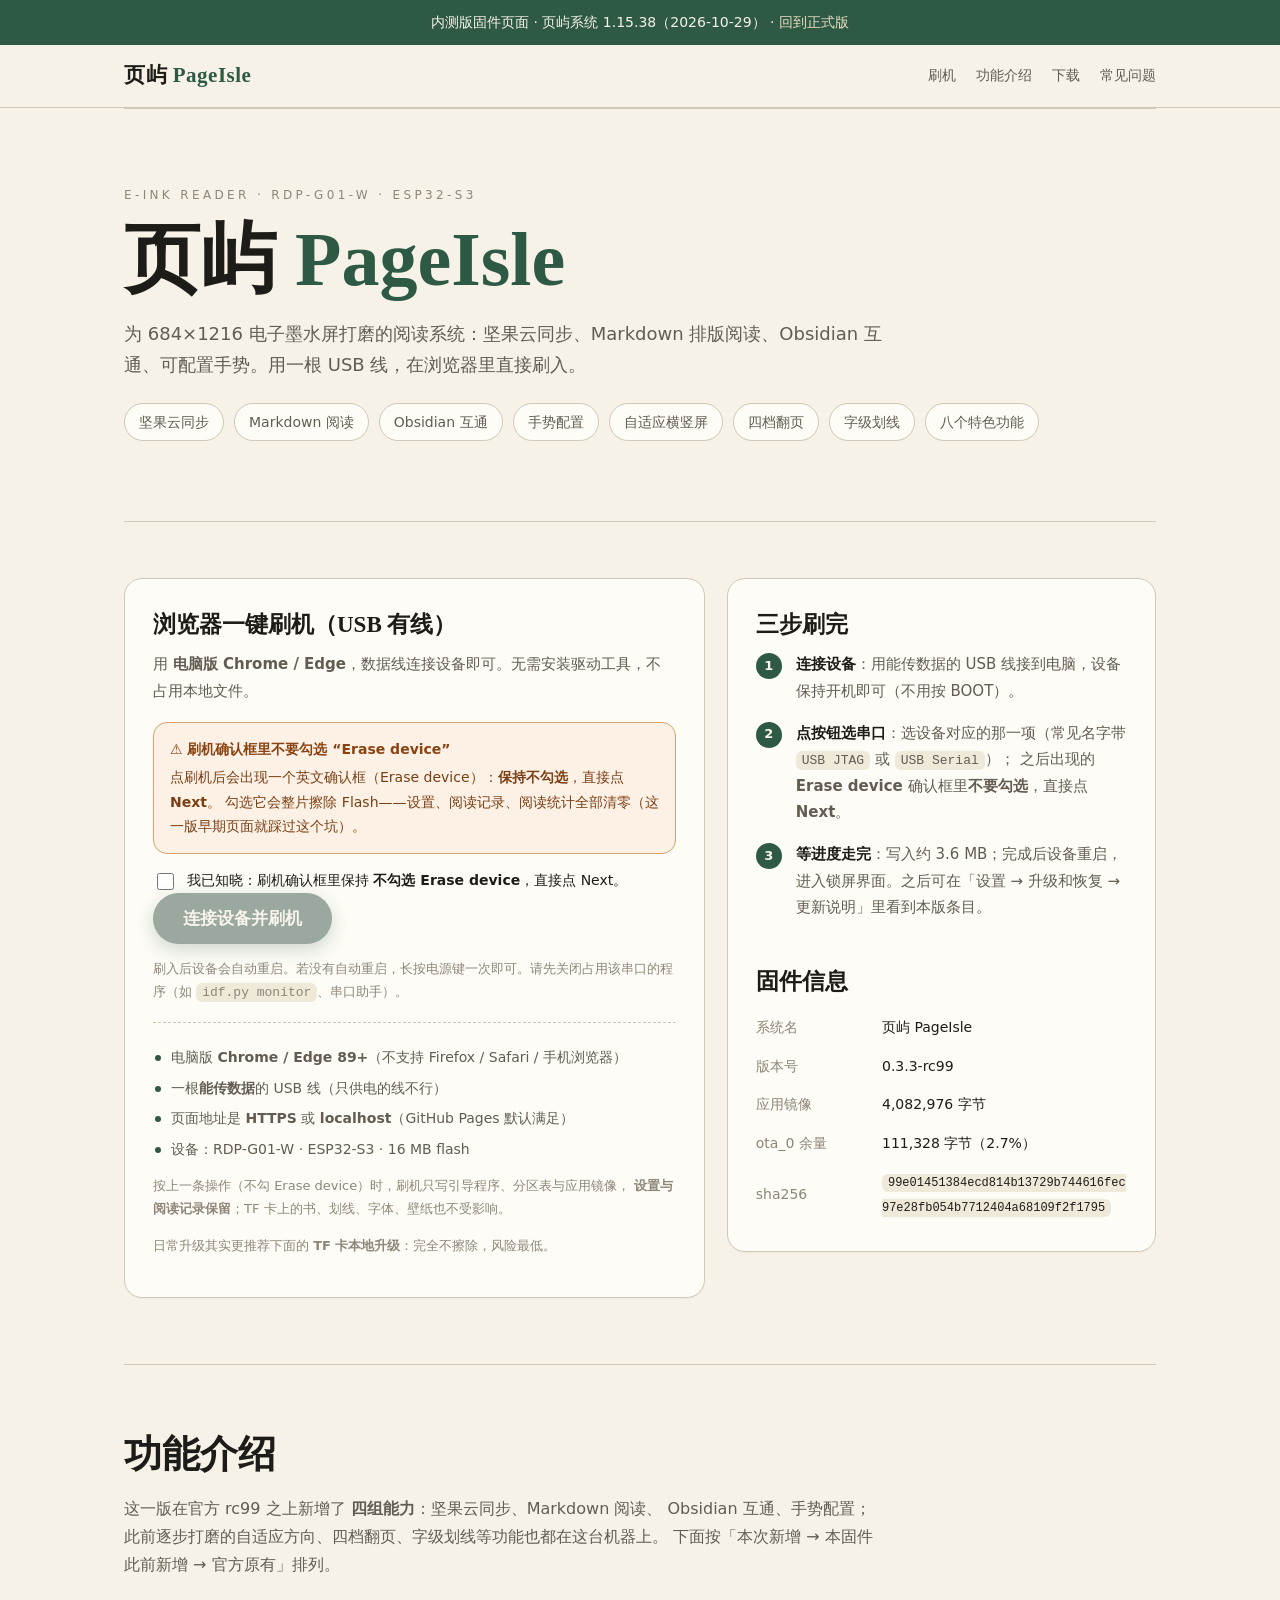
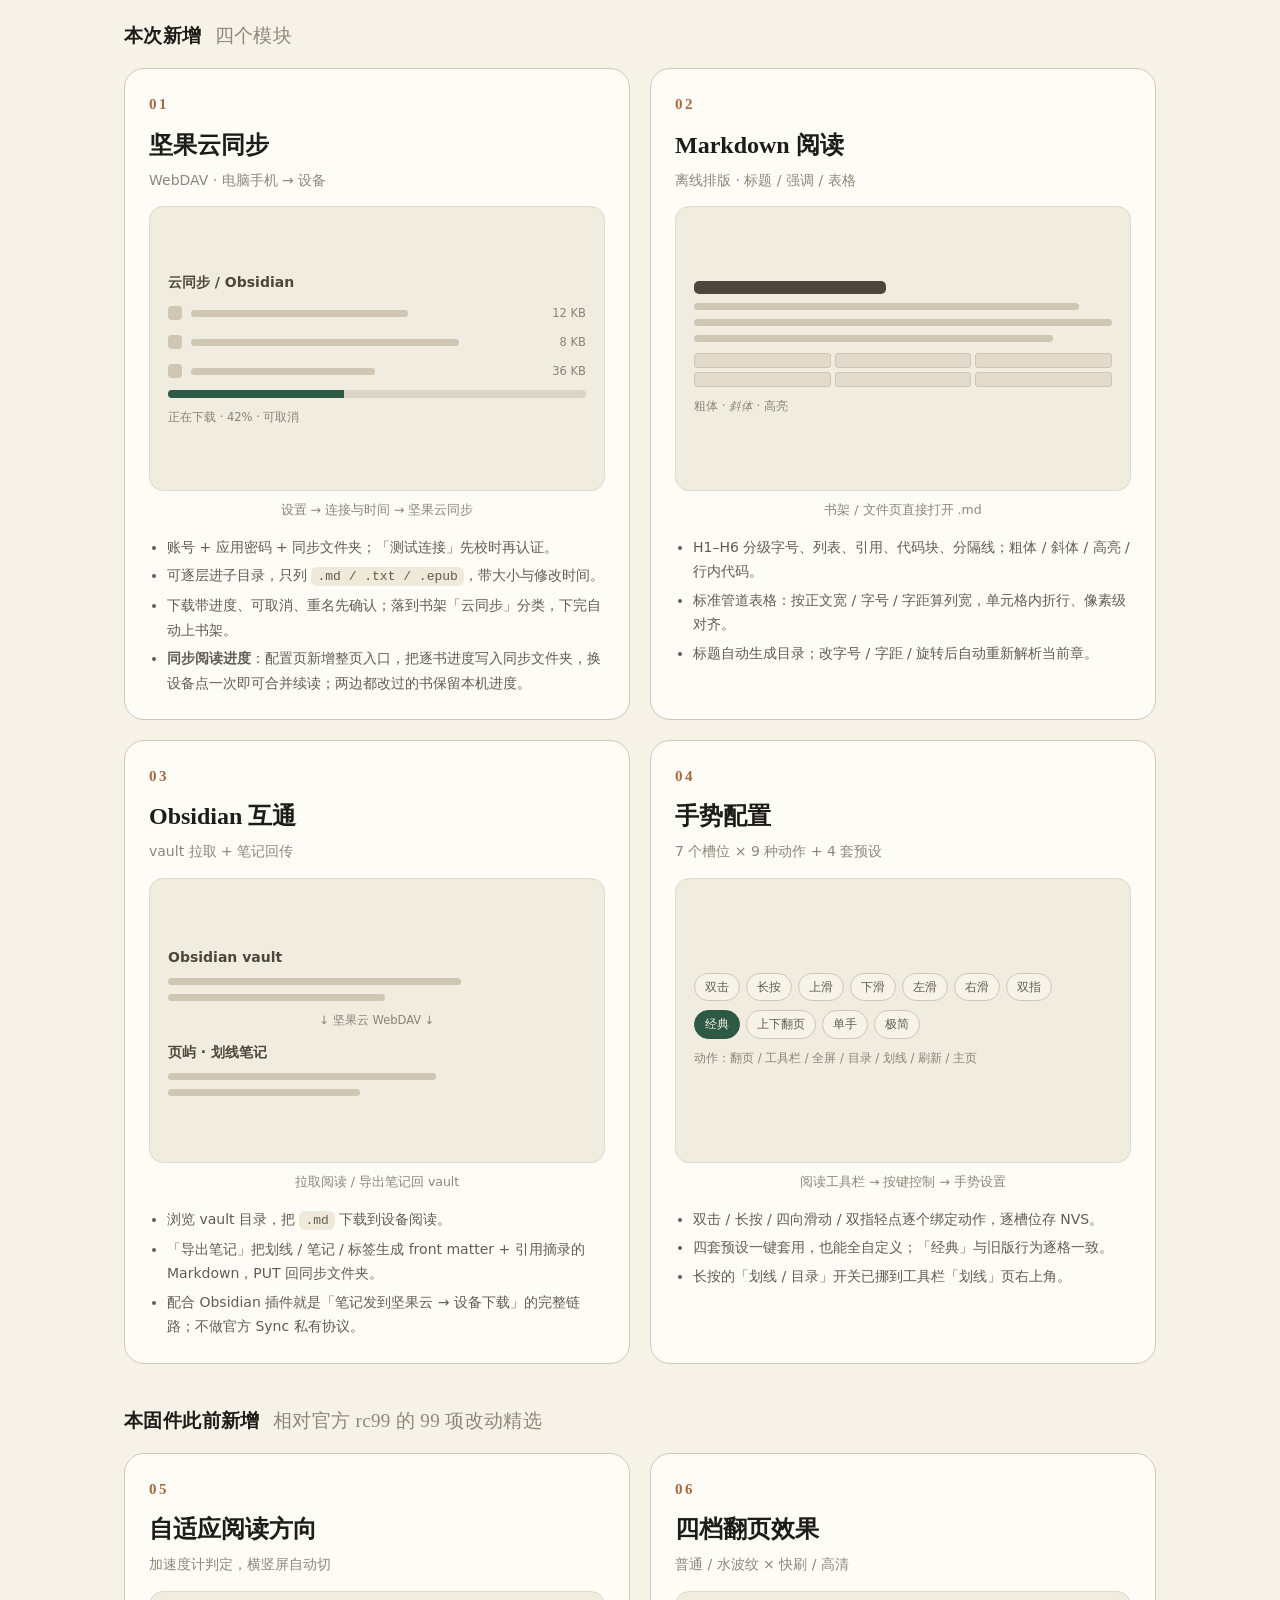
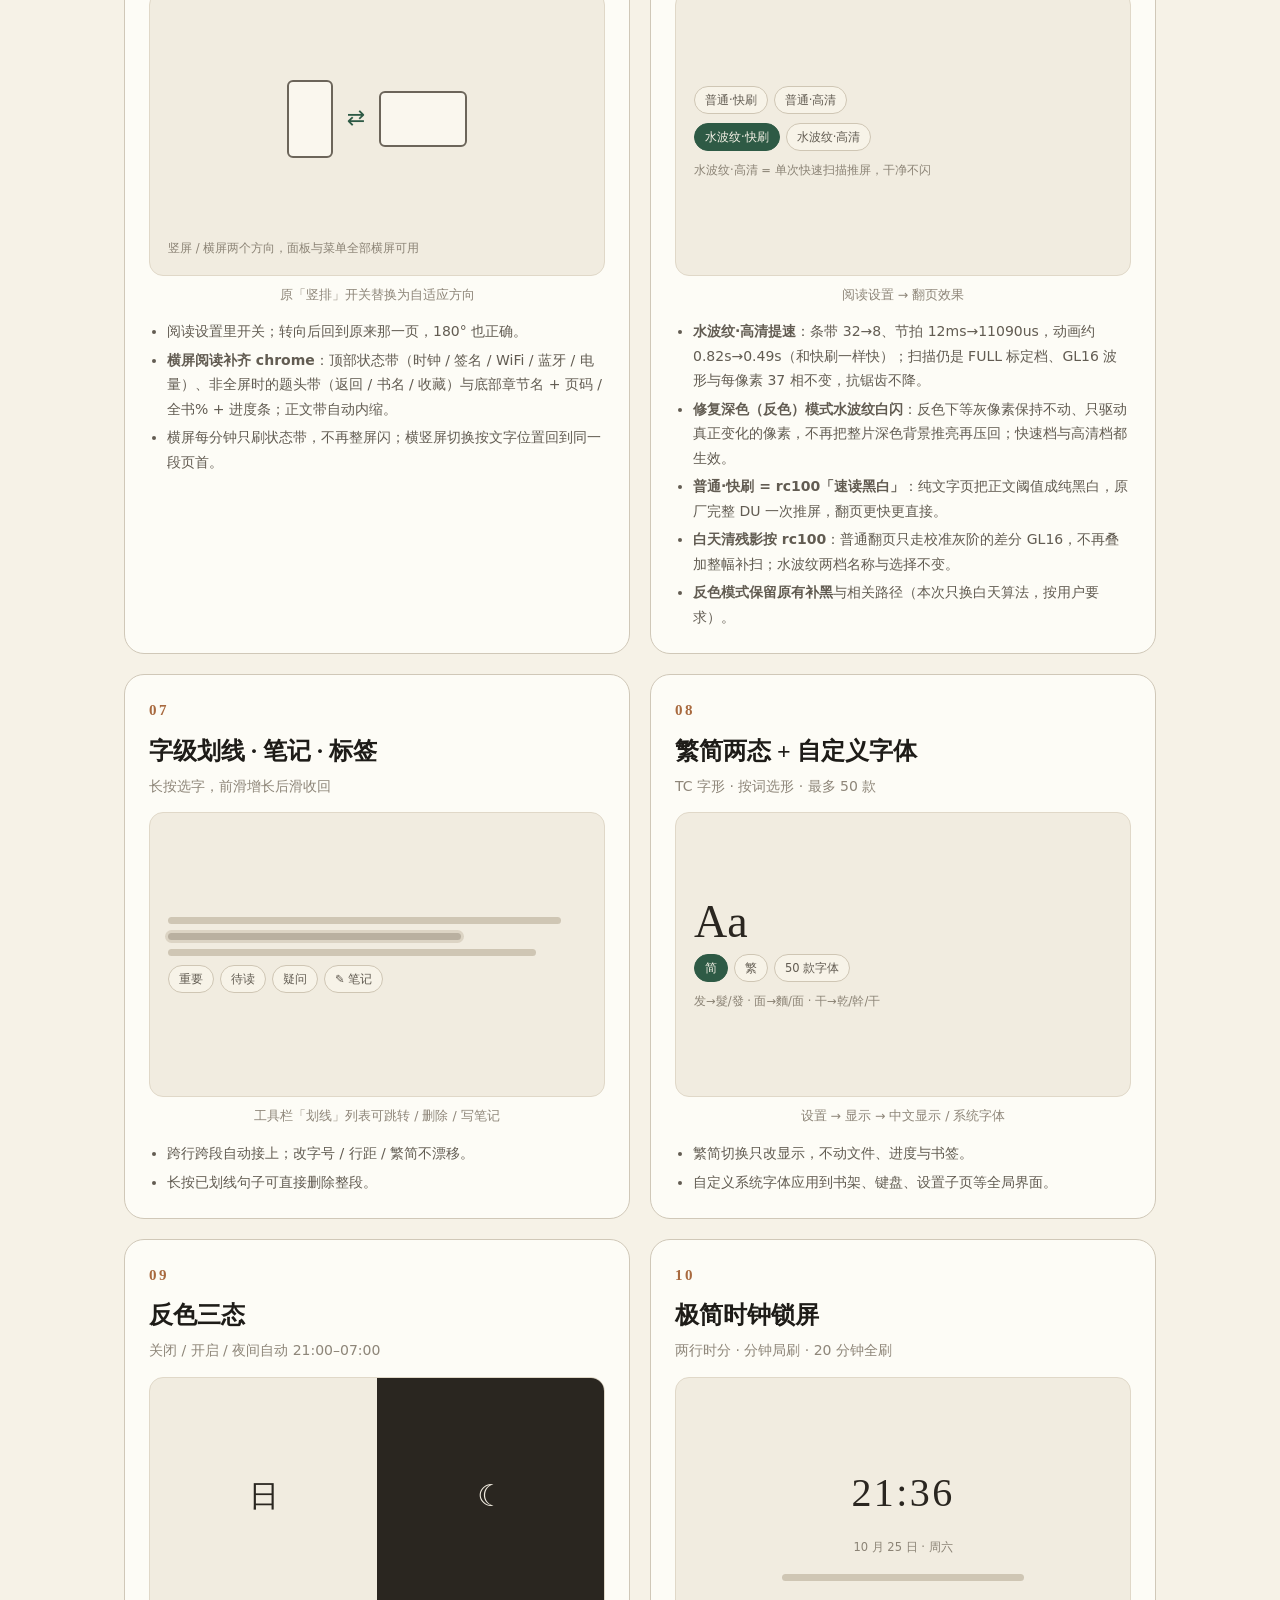
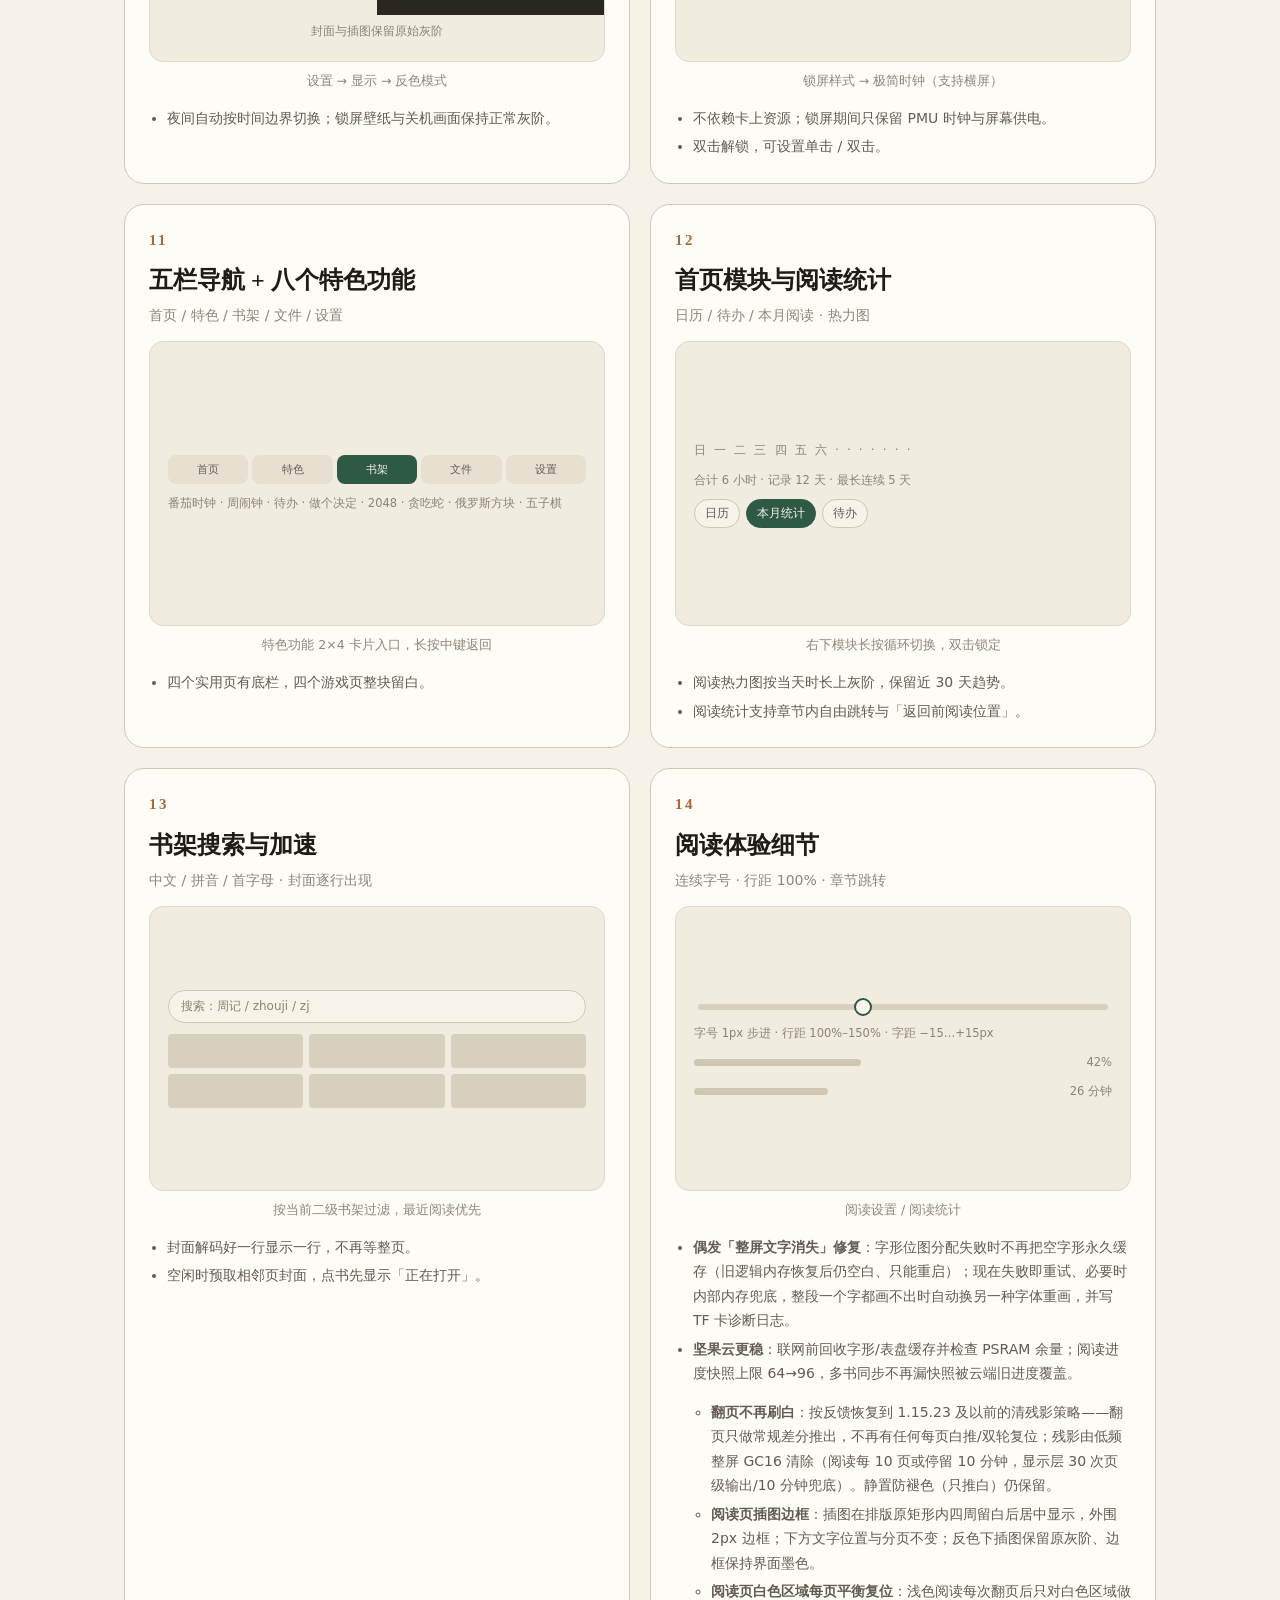
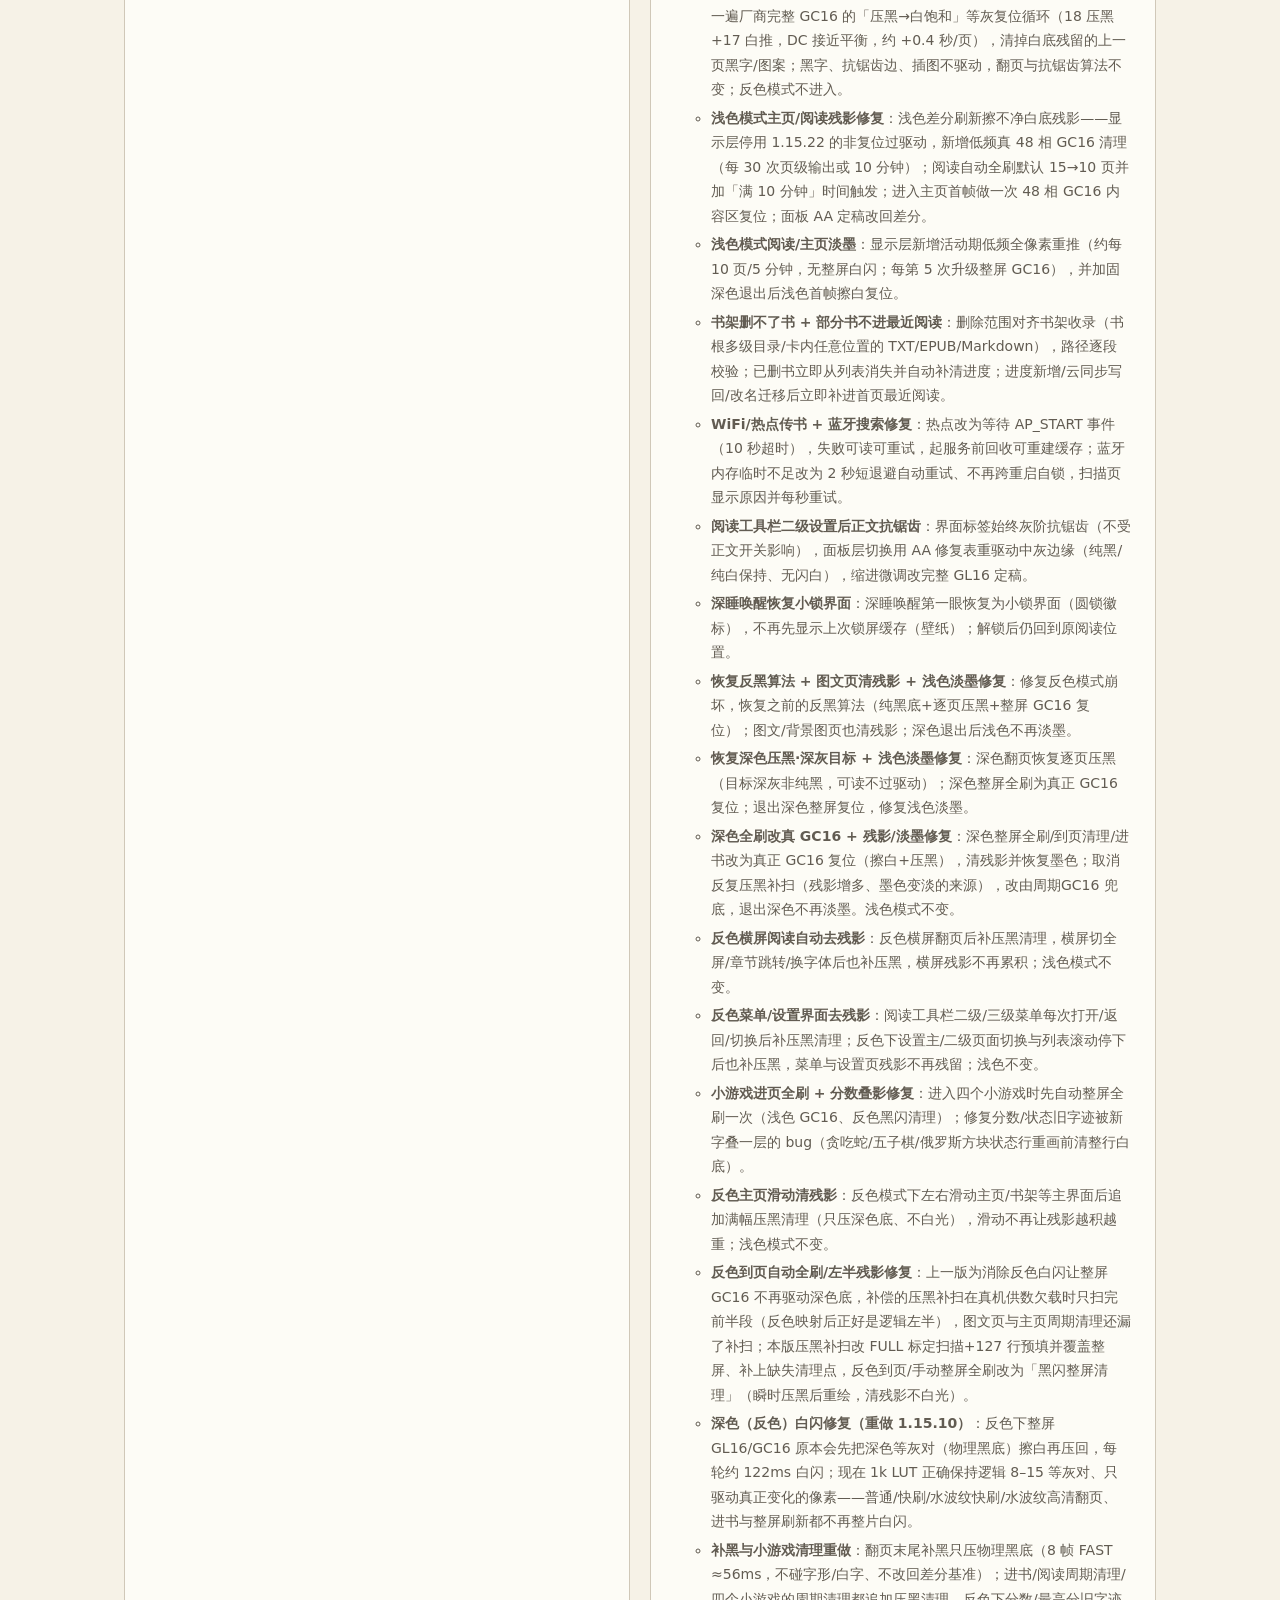
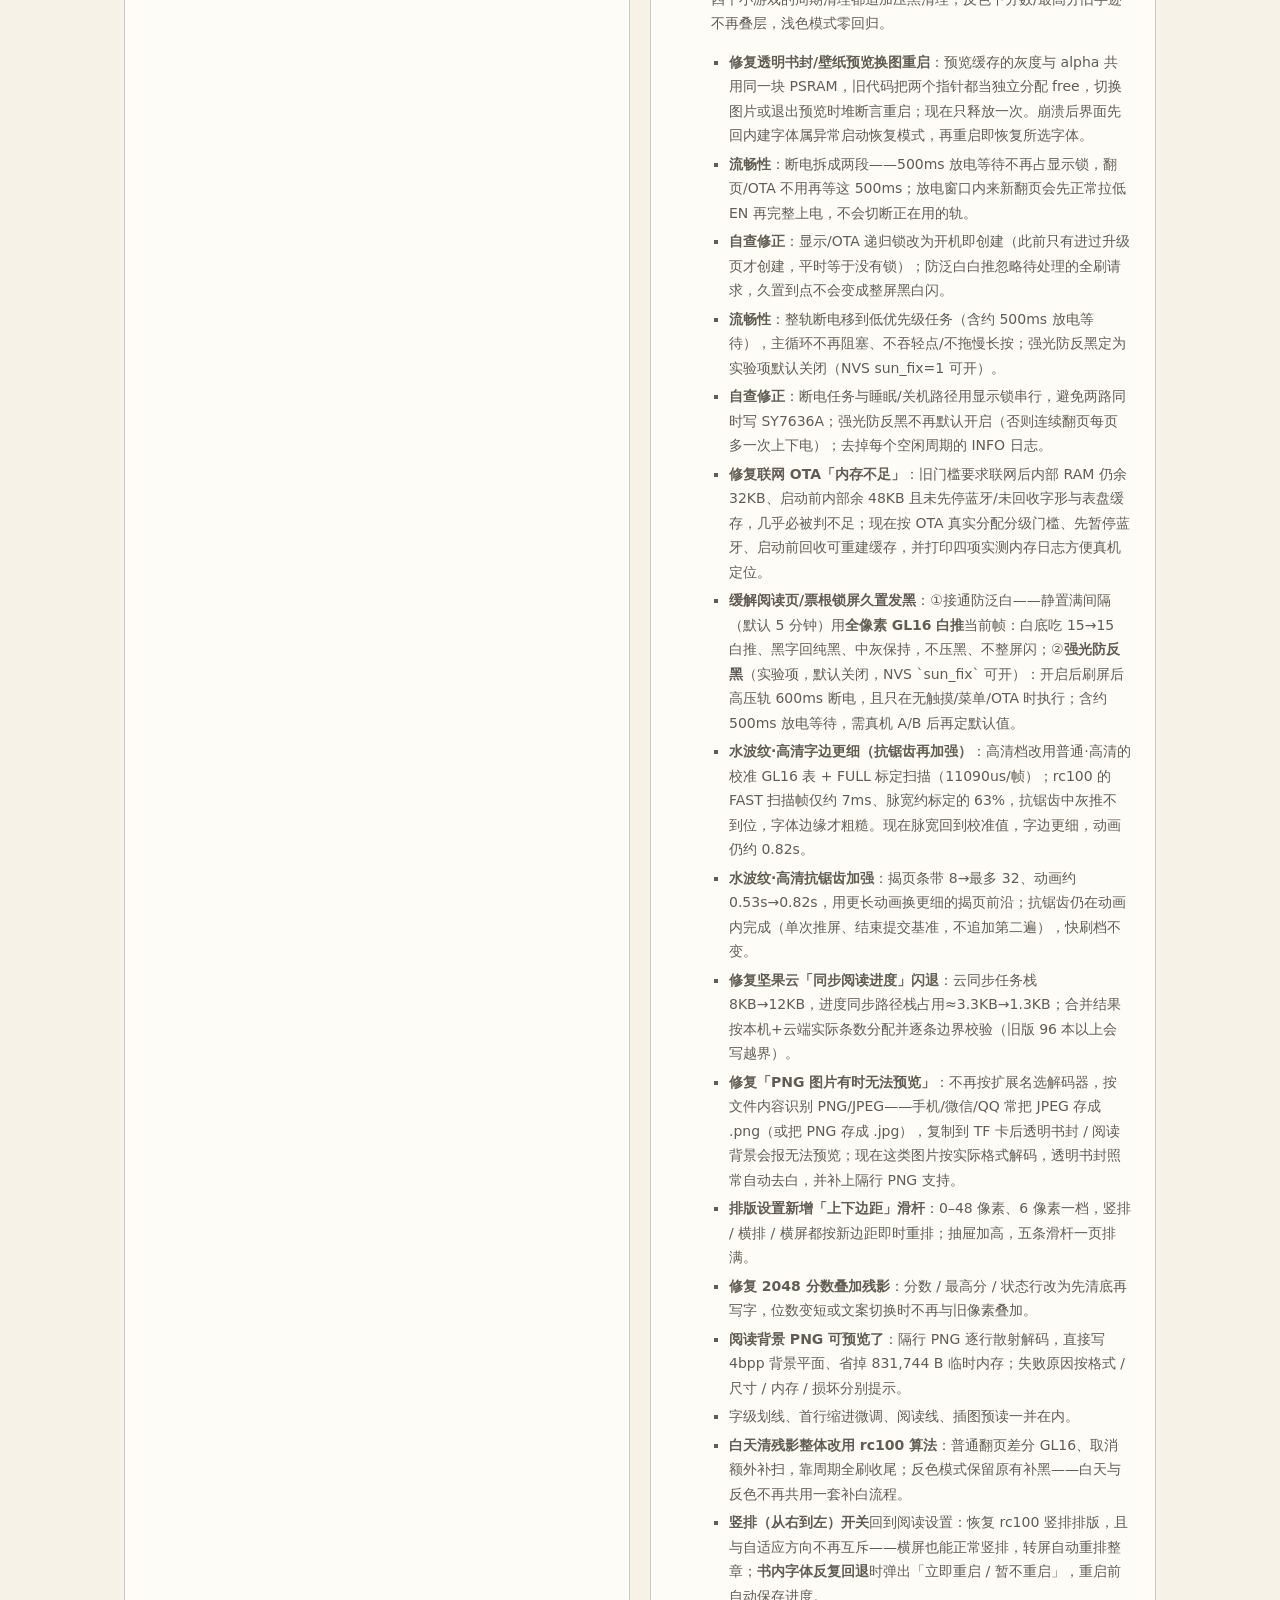
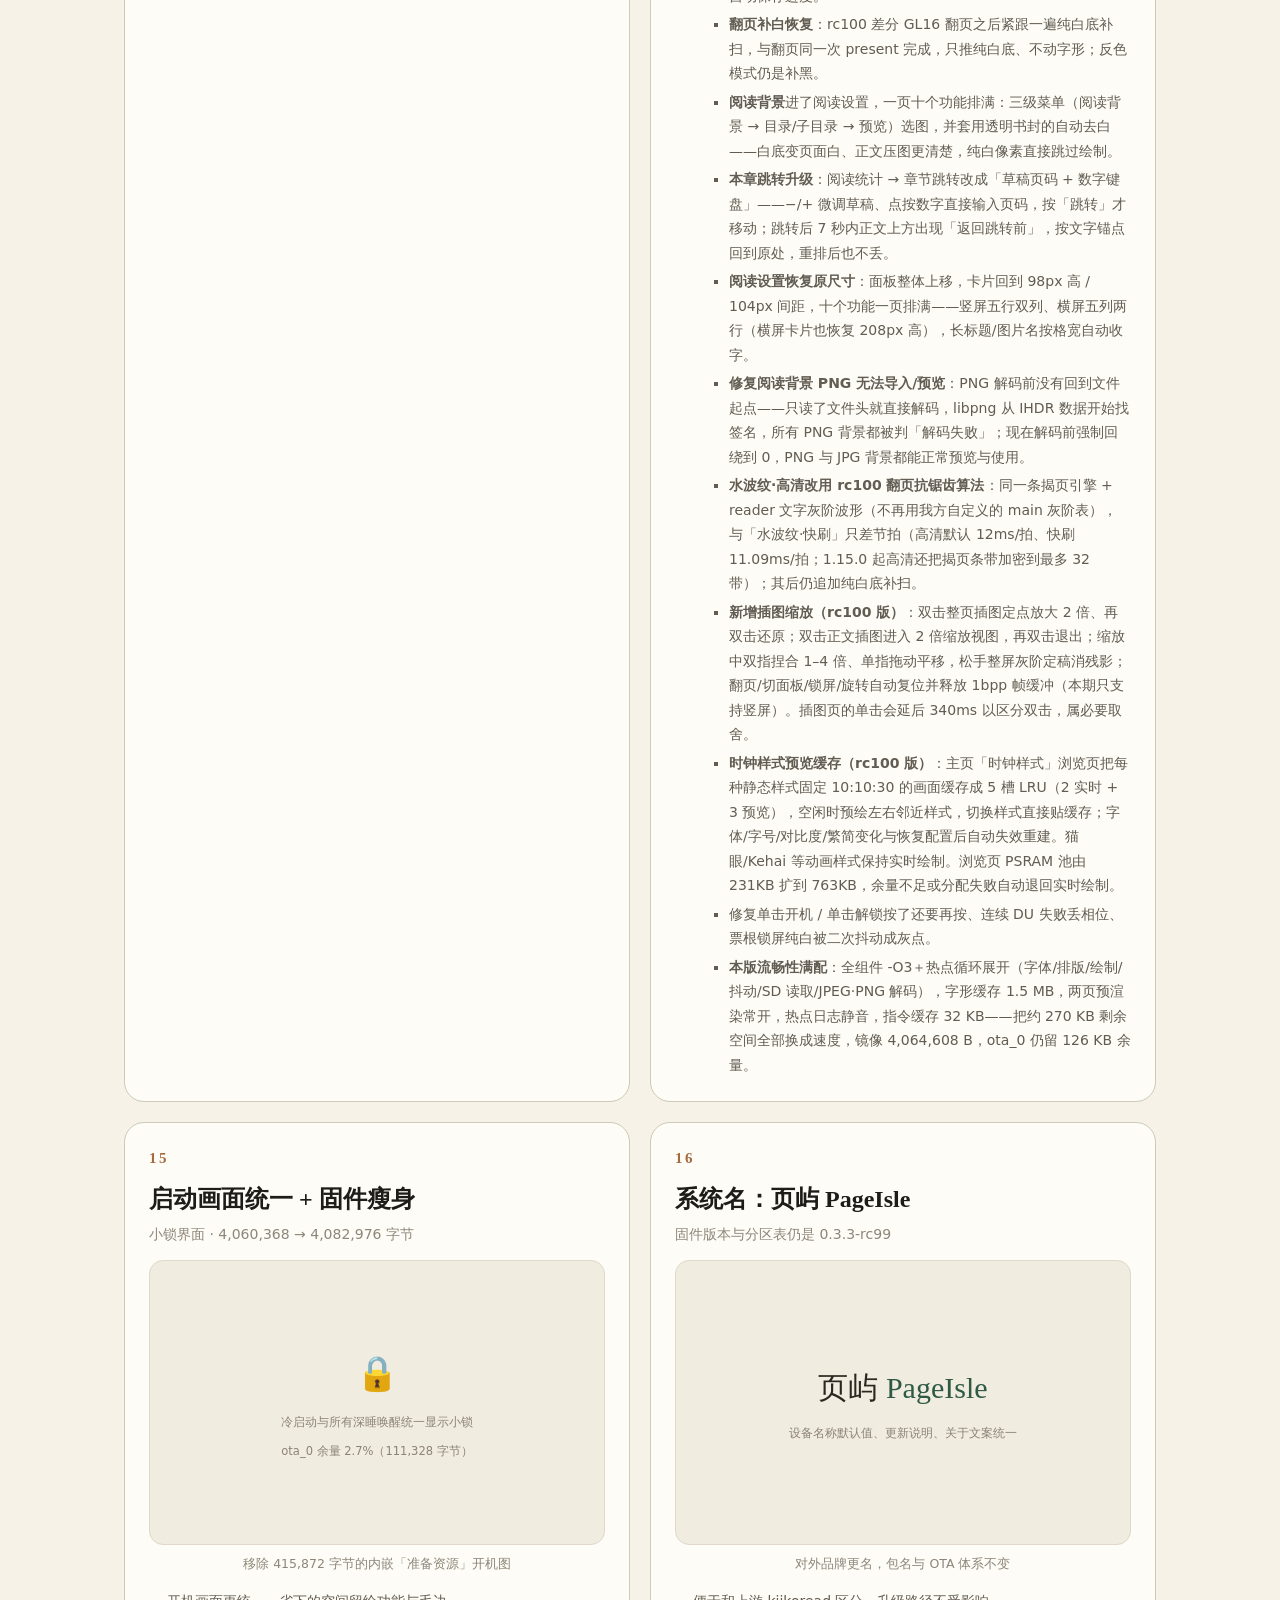
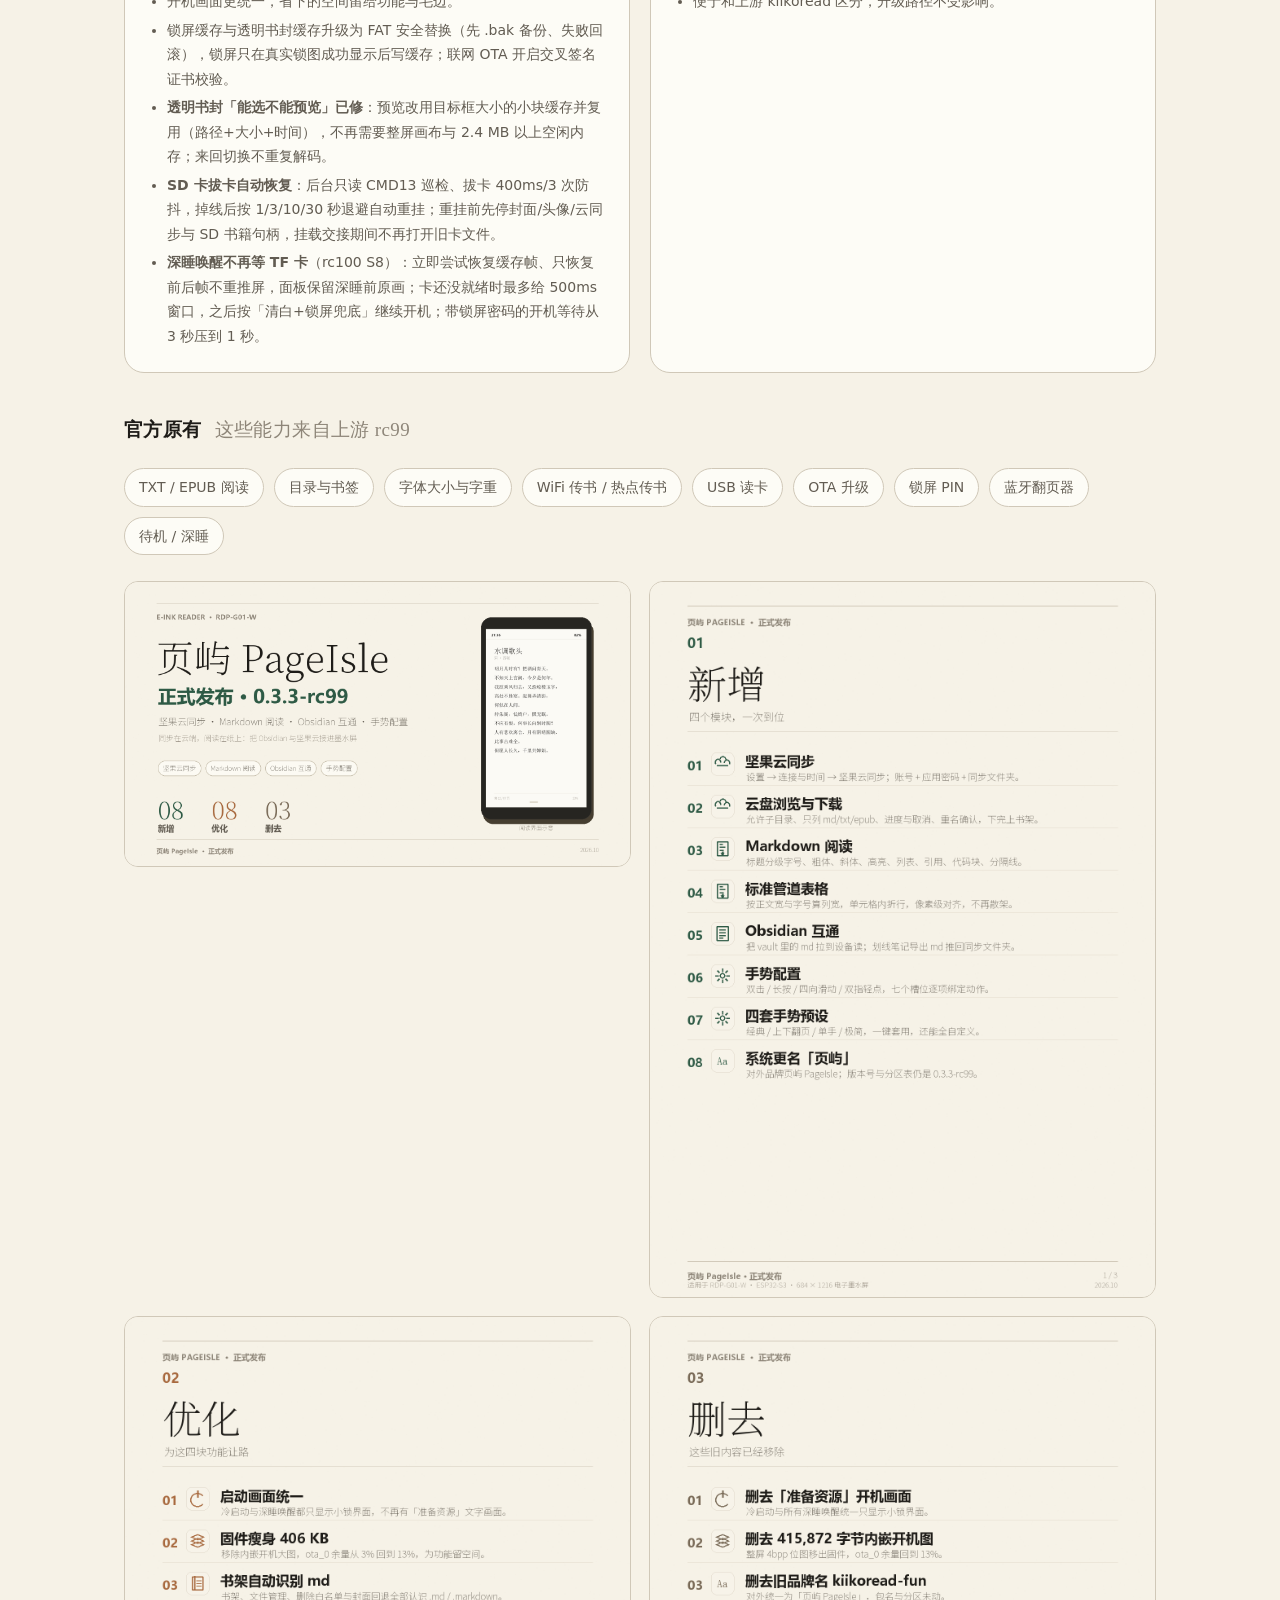
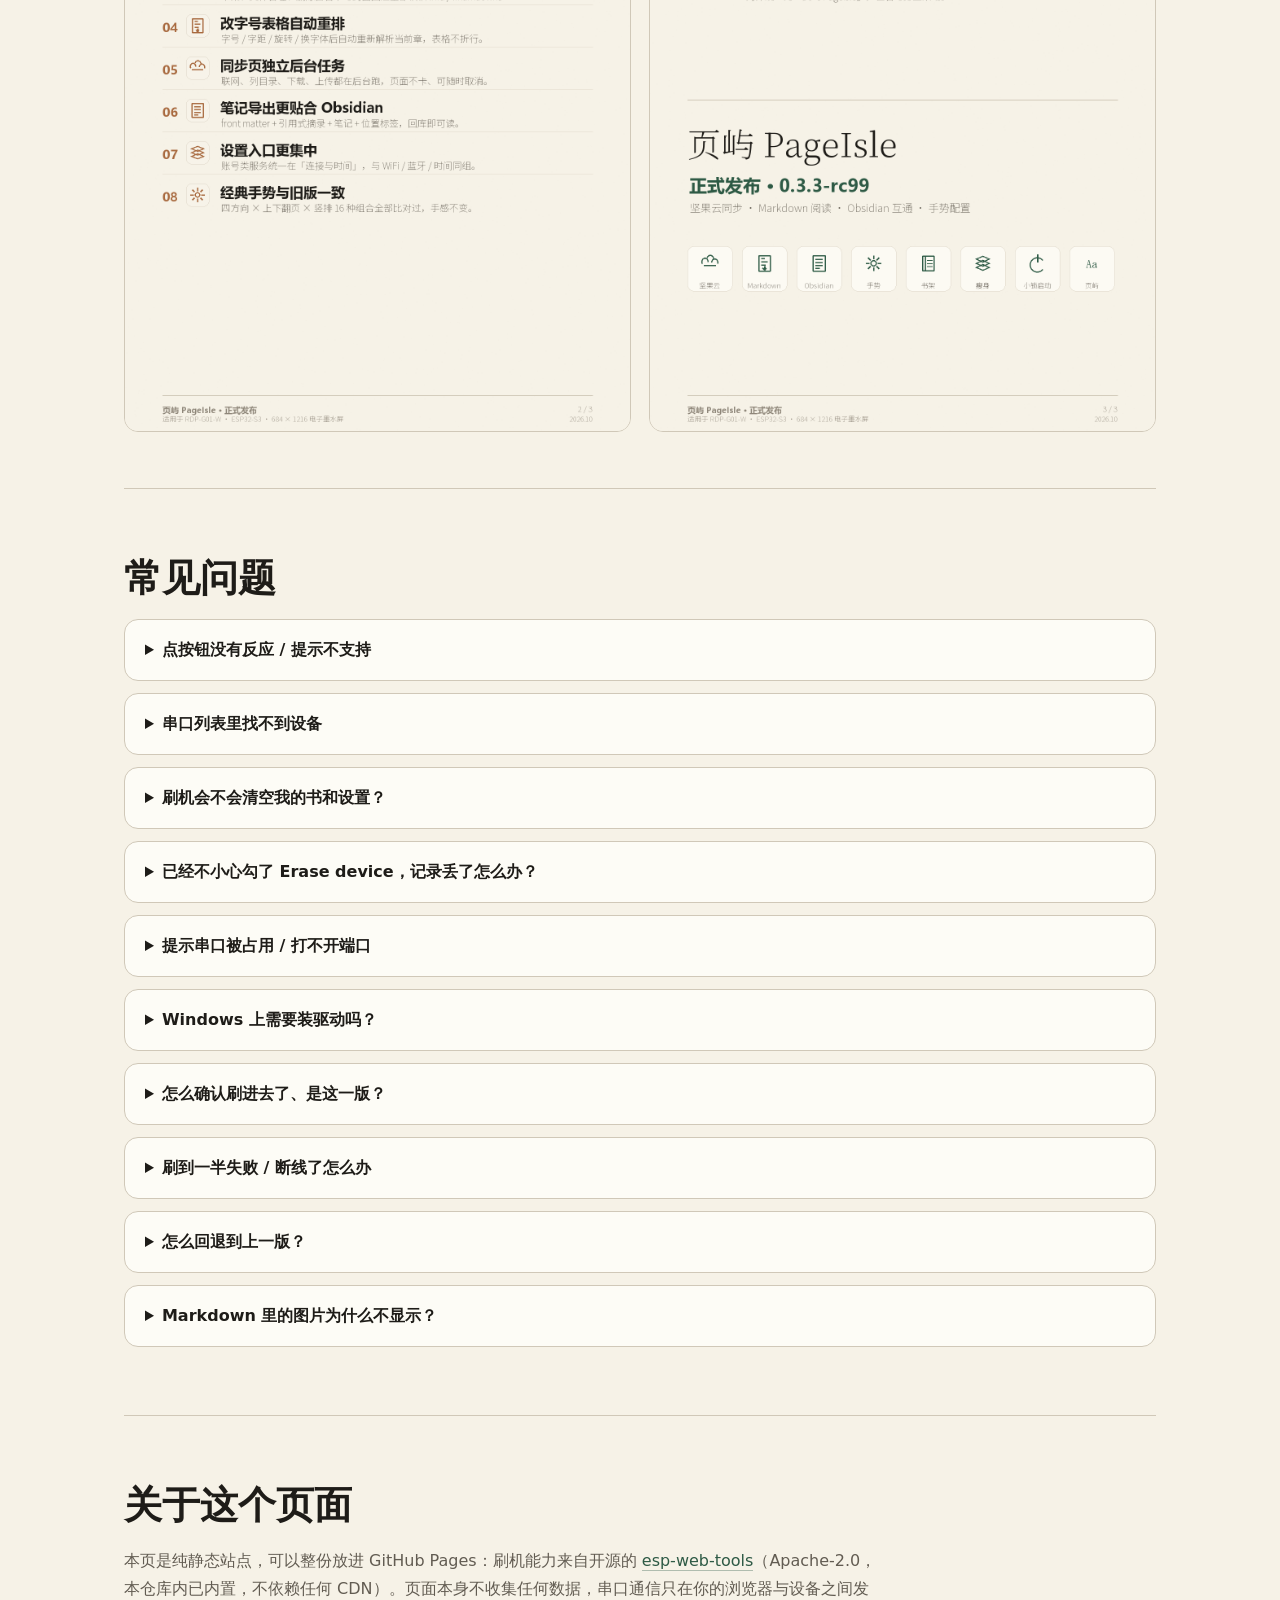
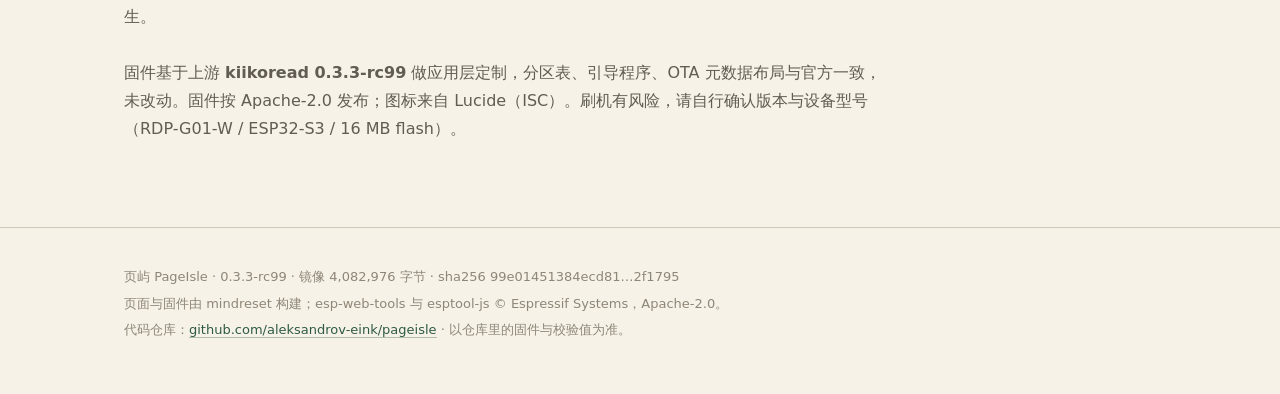
==== commit 94bfd589: "页屿系统 1.15.38：翻页不再刷白，恢复低频整屏 GC16 清残影" ====
--- a/beta/index.html
+++ b/beta/index.html
@@ -10,7 +10,7 @@
 <link rel="stylesheet" href="style.css">
 </head>
 <body>
-<div style="background:#2e5a45;color:#f6f2e7;padding:10px 16px;font-size:14px;text-align:center">内测版固件页面 · 页屿系统 1.15.37（2026-10-29） · <a style="color:#e8dcc0" href="../">回到正式版</a></div>
+<div style="background:#2e5a45;color:#f6f2e7;padding:10px 16px;font-size:14px;text-align:center">内测版固件页面 · 页屿系统 1.15.38（2026-10-29） · <a style="color:#e8dcc0" href="../">回到正式版</a></div>
 
 
 <header class="top">
@@ -84,9 +84,9 @@
       <table class="meta">
         <tr><th>系统名</th><td>页屿 PageIsle</td></tr>
         <tr><th>版本号</th><td>0.3.3-rc99</td></tr>
-        <tr><th>应用镜像</th><td>4,082,752 字节</td></tr>
-        <tr><th>ota_0 余量</th><td>111,552 字节（2.7%）</td></tr>
-        <tr><th>sha256</th><td><code>150ab9198d732dee53b1d7f8099255d3904fcffcf8d76f66e0c84620f332c388</code></td></tr>
+        <tr><th>应用镜像</th><td>4,082,976 字节</td></tr>
+        <tr><th>ota_0 余量</th><td>111,328 字节（2.7%）</td></tr>
+        <tr><th>sha256</th><td><code>99e01451384ecd814b13729b744616fec97e28fb054b7712404a68109f2f1795</code></td></tr>
       </table>
     </div>
   </section>
@@ -346,18 +346,18 @@
           </div>
           <p class="promo-cap">阅读设置 / 阅读统计</p>
         </div>
-        <ul class="promo-list"><li><b>偶发「整屏文字消失」修复</b>：字形位图分配失败时不再把空字形永久缓存（旧逻辑内存恢复后仍空白、只能重启）；现在失败即重试、必要时内部内存兜底，整段一个字都画不出时自动换另一种字体重画，并写 TF 卡诊断日志。</li><li><b>坚果云更稳</b>：联网前回收字形/表盘缓存并检查 PSRAM 余量；阅读进度快照上限 64→96，多书同步不再漏快照被云端旧进度覆盖。</li><ul class="promo-list"><li><b>取消闪黑模式</b>：翻页清残影不再做「压黑→白饱和」完整复位，恢复为只对纯白目标补 8 帧白推（约 95ms/页），每页不再闪黑两次、翻页速度恢复；白底仍逐步往白推，深度清理交给低频整屏 GC16。插图留白 20px、标题不跨页、EPUB 目录/字号、防褪色只推白保持不变。</li><li><b>阅读页插图边框</b>：插图在排版原矩形内四周留白后居中显示，外围 2px 边框；下方文字位置与分页不变；反色下插图保留原灰阶、边框保持界面墨色。</li><li><b>阅读页白色区域每页平衡复位</b>：浅色阅读每次翻页后只对白色区域做一遍厂商完整 GC16 的「压黑→白饱和」等灰复位循环（18 压黑+17 白推，DC 接近平衡，约 +0.4 秒/页），清掉白底残留的上一页黑字/图案；黑字、抗锯齿边、插图不驱动，翻页与抗锯齿算法不变；反色模式不进入。</li><li><b>浅色模式主页/阅读残影修复</b>：浅色差分刷新擦不净白底残影——显示层停用 1.15.22 的非复位过驱动，新增低频真 48 相 GC16 清理（每 30 次页级输出或 10 分钟）；阅读自动全刷默认 15→10 页并加「满 10 分钟」时间触发；进入主页首帧做一次 48 相 GC16 内容区复位；面板 AA 定稿改回差分。</li><li><b>浅色模式阅读/主页淡墨</b>：显示层新增活动期低频全像素重推（约每 10 页/5 分钟，无整屏白闪；每第 5 次升级整屏 GC16），并加固深色退出后浅色首帧擦白复位。</li><li><b>书架删不了书 + 部分书不进最近阅读</b>：删除范围对齐书架收录（书根多级目录/卡内任意位置的 TXT/EPUB/Markdown），路径逐段校验；已删书立即从列表消失并自动补清进度；进度新增/云同步写回/改名迁移后立即补进首页最近阅读。</li><li><b>WiFi/热点传书 + 蓝牙搜索修复</b>：热点改为等待 AP_START 事件（10 秒超时），失败可读可重试，起服务前回收可重建缓存；蓝牙内存临时不足改为 2 秒短退避自动重试、不再跨重启自锁，扫描页显示原因并每秒重试。</li><li><b>阅读工具栏二级设置后正文抗锯齿</b>：界面标签始终灰阶抗锯齿（不受正文开关影响），面板层切换用 AA 修复表重驱动中灰边缘（纯黑/纯白保持、无闪白），缩进微调改完整 GL16 定稿。</li><li><b>深睡唤醒恢复小锁界面</b>：深睡唤醒第一眼恢复为小锁界面（圆锁徽标），不再先显示上次锁屏缓存（壁纸）；解锁后仍回到原阅读位置。</li><li><b>恢复反黑算法 + 图文页清残影 + 浅色淡墨修复</b>：修复反色模式崩坏，恢复之前的反黑算法（纯黑底+逐页压黑+整屏 GC16 复位）；图文/背景图页也清残影；深色退出后浅色不再淡墨。</li><li><b>恢复深色压黑·深灰目标 + 浅色淡墨修复</b>：深色翻页恢复逐页压黑（目标深灰非纯黑，可读不过驱动）；深色整屏全刷为真正 GC16 复位；退出深色整屏复位，修复浅色淡墨。</li><li><b>深色全刷改真 GC16 + 残影/淡墨修复</b>：深色整屏全刷/到页清理/进书改为真正 GC16 复位（擦白+压黑），清残影并恢复墨色；取消反复压黑补扫（残影增多、墨色变淡的来源），改由周期GC16 兜底，退出深色不再淡墨。浅色模式不变。</li><li><b>反色横屏阅读自动去残影</b>：反色横屏翻页后补压黑清理，横屏切全屏/章节跳转/换字体后也补压黑，横屏残影不再累积；浅色模式不变。</li><li><b>反色菜单/设置界面去残影</b>：阅读工具栏二级/三级菜单每次打开/返回/切换后补压黑清理；反色下设置主/二级页面切换与列表滚动停下后也补压黑，菜单与设置页残影不再残留；浅色不变。</li><li><b>小游戏进页全刷 + 分数叠影修复</b>：进入四个小游戏时先自动整屏全刷一次（浅色 GC16、反色黑闪清理）；修复分数/状态旧字迹被新字叠一层的 bug（贪吃蛇/五子棋/俄罗斯方块状态行重画前清整行白底）。</li><li><b>反色主页滑动清残影</b>：反色模式下左右滑动主页/书架等主界面后追加满幅压黑清理（只压深色底、不白光），滑动不再让残影越积越重；浅色模式不变。</li><li><b>反色到页自动全刷/左半残影修复</b>：上一版为消除反色白闪让整屏 GC16 不再驱动深色底，补偿的压黑补扫在真机供数欠载时只扫完前半段（反色映射后正好是逻辑左半），图文页与主页周期清理还漏了补扫；本版压黑补扫改 FULL 标定扫描+127 行预填并覆盖整屏、补上缺失清理点，反色到页/手动整屏全刷改为「黑闪整屏清理」（瞬时压黑后重绘，清残影不白光）。</li><li><b>深色（反色）白闪修复（重做 1.15.10）</b>：反色下整屏 GL16/GC16 原本会先把深色等灰对（物理黑底）擦白再压回，每轮约 122ms 白闪；现在 1k LUT 正确保持逻辑 8–15 等灰对、只驱动真正变化的像素——普通/快刷/水波纹快刷/水波纹高清翻页、进书与整屏刷新都不再整片白闪。</li><li><b>补黑与小游戏清理重做</b>：翻页末尾补黑只压物理黑底（8 帧 FAST ≈56ms，不碰字形/白字、不改回差分基准）；进书/阅读周期清理/四个小游戏的周期清理都追加压黑清理，反色下分数/最高分旧字迹不再叠层，浅色模式零回归。</li><ul class="promo-list"><li><b>修复透明书封/壁纸预览换图重启</b>：预览缓存的灰度与 alpha 共用同一块 PSRAM，旧代码把两个指针都当独立分配 free，切换图片或退出预览时堆断言重启；现在只释放一次。崩溃后界面先回内建字体属异常启动恢复模式，再重启即恢复所选字体。</li><li><b>流畅性</b>：断电拆成两段——500ms 放电等待不再占显示锁，翻页/OTA 不用再等这 500ms；放电窗口内来新翻页会先正常拉低 EN 再完整上电，不会切断正在用的轨。</li><li><b>自查修正</b>：显示/OTA 递归锁改为开机即创建（此前只有进过升级页才创建，平时等于没有锁）；防泛白白推忽略待处理的全刷请求，久置到点不会变成整屏黑白闪。</li><li><b>流畅性</b>：整轨断电移到低优先级任务（含约 500ms 放电等待），主循环不再阻塞、不吞轻点/不拖慢长按；强光防反黑定为实验项默认关闭（NVS sun_fix=1 可开）。</li><li><b>自查修正</b>：断电任务与睡眠/关机路径用显示锁串行，避免两路同时写 SY7636A；强光防反黑不再默认开启（否则连续翻页每页多一次上下电）；去掉每个空闲周期的 INFO 日志。</li><li><b>修复联网 OTA「内存不足」</b>：旧门槛要求联网后内部 RAM 仍余 32KB、启动前内部余 48KB 且未先停蓝牙/未回收字形与表盘缓存，几乎必被判不足；现在按 OTA 真实分配分级门槛、先暂停蓝牙、启动前回收可重建缓存，并打印四项实测内存日志方便真机定位。</li><li><b>缓解阅读页/票根锁屏久置发黑</b>：①接通防泛白——静置满间隔（默认 5 分钟）用<b>全像素 GL16 白推</b>当前帧：白底吃 15→15 白推、黑字回纯黑、中灰保持，不压黑、不整屏闪；②<b>强光防反黑</b>（实验项，默认关闭，NVS `sun_fix` 可开）：开启后刷屏后高压轨 600ms 断电，且只在无触摸/菜单/OTA 时执行；含约 500ms 放电等待，需真机 A/B 后再定默认值。</li><li><b>水波纹·高清字边更细（抗锯齿再加强）</b>：高清档改用普通·高清的校准 GL16 表 + FULL 标定扫描（11090us/帧）；rc100 的 FAST 扫描帧仅约 7ms、脉宽约标定的 63%，抗锯齿中灰推不到位，字体边缘才粗糙。现在脉宽回到校准值，字边更细，动画仍约 0.82s。</li><li><b>水波纹·高清抗锯齿加强</b>：揭页条带 8→最多 32、动画约 0.53s→0.82s，用更长动画换更细的揭页前沿；抗锯齿仍在动画内完成（单次推屏、结束提交基准，不追加第二遍），快刷档不变。</li><li><b>修复坚果云「同步阅读进度」闪退</b>：云同步任务栈 8KB→12KB，进度同步路径栈占用≈3.3KB→1.3KB；合并结果按本机+云端实际条数分配并逐条边界校验（旧版 96 本以上会写越界）。</li><li><b>修复「PNG 图片有时无法预览」</b>：不再按扩展名选解码器，按文件内容识别 PNG/JPEG——手机/微信/QQ 常把 JPEG 存成 .png（或把 PNG 存成 .jpg），复制到 TF 卡后透明书封 / 阅读背景会报无法预览；现在这类图片按实际格式解码，透明书封照常自动去白，并补上隔行 PNG 支持。</li><li><b>排版设置新增「上下边距」滑杆</b>：0–48 像素、6 像素一档，竖排 / 横排 / 横屏都按新边距即时重排；抽屉加高，五条滑杆一页排满。</li><li><b>修复 2048 分数叠加残影</b>：分数 / 最高分 / 状态行改为先清底再写字，位数变短或文案切换时不再与旧像素叠加。</li><li><b>阅读背景 PNG 可预览了</b>：隔行 PNG 逐行散射解码，直接写 4bpp 背景平面、省掉 831,744 B 临时内存；失败原因按格式 / 尺寸 / 内存 / 损坏分别提示。</li><li>字级划线、首行缩进微调、阅读线、插图预读一并在内。</li><li><b>白天清残影整体改用 rc100 算法</b>：普通翻页差分 GL16、取消额外补扫，靠周期全刷收尾；反色模式保留原有补黑——白天与反色不再共用一套补白流程。</li><li><b>竖排（从右到左）开关</b>回到阅读设置：恢复 rc100 竖排排版，且与自适应方向不再互斥——横屏也能正常竖排，转屏自动重排整章；<b>书内字体反复回退</b>时弹出「立即重启 / 暂不重启」，重启前自动保存进度。</li><li><b>翻页补白恢复</b>：rc100 差分 GL16 翻页之后紧跟一遍纯白底补扫，与翻页同一次 present 完成，只推纯白底、不动字形；反色模式仍是补黑。</li><li><b>阅读背景</b>进了阅读设置，一页十个功能排满：三级菜单（阅读背景 → 目录/子目录 → 预览）选图，并套用透明书封的自动去白——白底变页面白、正文压图更清楚，纯白像素直接跳过绘制。</li><li><b>本章跳转升级</b>：阅读统计 → 章节跳转改成「草稿页码 + 数字键盘」——−/+ 微调草稿、点按数字直接输入页码，按「跳转」才移动；跳转后 7 秒内正文上方出现「返回跳转前」，按文字锚点回到原处，重排后也不丢。</li><li><b>阅读设置恢复原尺寸</b>：面板整体上移，卡片回到 98px 高 / 104px 间距，十个功能一页排满——竖屏五行双列、横屏五列两行（横屏卡片也恢复 208px 高），长标题/图片名按格宽自动收字。</li><li><b>修复阅读背景 PNG 无法导入/预览</b>：PNG 解码前没有回到文件起点——只读了文件头就直接解码，libpng 从 IHDR 数据开始找签名，所有 PNG 背景都被判「解码失败」；现在解码前强制回绕到 0，PNG 与 JPG 背景都能正常预览与使用。</li><li><b>水波纹·高清改用 rc100 翻页抗锯齿算法</b>：同一条揭页引擎 + reader 文字灰阶波形（不再用我方自定义的 main 灰阶表），与「水波纹·快刷」只差节拍（高清默认 12ms/拍、快刷 11.09ms/拍；1.15.0 起高清还把揭页条带加密到最多 32 带）；其后仍追加纯白底补扫。</li><li><b>新增插图缩放（rc100 版）</b>：双击整页插图定点放大 2 倍、再双击还原；双击正文插图进入 2 倍缩放视图，再双击退出；缩放中双指捏合 1–4 倍、单指拖动平移，松手整屏灰阶定稿消残影；翻页/切面板/锁屏/旋转自动复位并释放 1bpp 帧缓冲（本期只支持竖屏）。插图页的单击会延后 340ms 以区分双击，属必要取舍。</li><li><b>时钟样式预览缓存（rc100 版）</b>：主页「时钟样式」浏览页把每种静态样式固定 10:10:30 的画面缓存成 5 槽 LRU（2 实时 + 3 预览），空闲时预绘左右邻近样式，切换样式直接贴缓存；字体/字号/对比度/繁简变化与恢复配置后自动失效重建。猫眼/Kehai 等动画样式保持实时绘制。浏览页 PSRAM 池由 231KB 扩到 763KB，余量不足或分配失败自动退回实时绘制。</li><li>修复单击开机 / 单击解锁按了还要再按、连续 DU 失败丢相位、票根锁屏纯白被二次抖动成灰点。</li><li><b>本版流畅性满配</b>：全组件 -O3＋热点循环展开（字体/排版/绘制/抖动/SD 读取/JPEG·PNG 解码），字形缓存 1.5 MB，两页预渲染常开，热点日志静音，指令缓存 32 KB——把约 270 KB 剩余空间全部换成速度，镜像 4,064,608 B，ota_0 仍留 126 KB 余量。</li></ul>
+        <ul class="promo-list"><li><b>偶发「整屏文字消失」修复</b>：字形位图分配失败时不再把空字形永久缓存（旧逻辑内存恢复后仍空白、只能重启）；现在失败即重试、必要时内部内存兜底，整段一个字都画不出时自动换另一种字体重画，并写 TF 卡诊断日志。</li><li><b>坚果云更稳</b>：联网前回收字形/表盘缓存并检查 PSRAM 余量；阅读进度快照上限 64→96，多书同步不再漏快照被云端旧进度覆盖。</li><ul class="promo-list"><li><b>翻页不再刷白</b>：按反馈恢复到 1.15.23 及以前的清残影策略——翻页只做常规差分推出，不再有任何每页白推/双轮复位；残影由低频整屏 GC16 清除（阅读每 10 页或停留 10 分钟，显示层 30 次页级输出/10 分钟兜底）。静置防褪色（只推白）仍保留。</li><li><b>阅读页插图边框</b>：插图在排版原矩形内四周留白后居中显示，外围 2px 边框；下方文字位置与分页不变；反色下插图保留原灰阶、边框保持界面墨色。</li><li><b>阅读页白色区域每页平衡复位</b>：浅色阅读每次翻页后只对白色区域做一遍厂商完整 GC16 的「压黑→白饱和」等灰复位循环（18 压黑+17 白推，DC 接近平衡，约 +0.4 秒/页），清掉白底残留的上一页黑字/图案；黑字、抗锯齿边、插图不驱动，翻页与抗锯齿算法不变；反色模式不进入。</li><li><b>浅色模式主页/阅读残影修复</b>：浅色差分刷新擦不净白底残影——显示层停用 1.15.22 的非复位过驱动，新增低频真 48 相 GC16 清理（每 30 次页级输出或 10 分钟）；阅读自动全刷默认 15→10 页并加「满 10 分钟」时间触发；进入主页首帧做一次 48 相 GC16 内容区复位；面板 AA 定稿改回差分。</li><li><b>浅色模式阅读/主页淡墨</b>：显示层新增活动期低频全像素重推（约每 10 页/5 分钟，无整屏白闪；每第 5 次升级整屏 GC16），并加固深色退出后浅色首帧擦白复位。</li><li><b>书架删不了书 + 部分书不进最近阅读</b>：删除范围对齐书架收录（书根多级目录/卡内任意位置的 TXT/EPUB/Markdown），路径逐段校验；已删书立即从列表消失并自动补清进度；进度新增/云同步写回/改名迁移后立即补进首页最近阅读。</li><li><b>WiFi/热点传书 + 蓝牙搜索修复</b>：热点改为等待 AP_START 事件（10 秒超时），失败可读可重试，起服务前回收可重建缓存；蓝牙内存临时不足改为 2 秒短退避自动重试、不再跨重启自锁，扫描页显示原因并每秒重试。</li><li><b>阅读工具栏二级设置后正文抗锯齿</b>：界面标签始终灰阶抗锯齿（不受正文开关影响），面板层切换用 AA 修复表重驱动中灰边缘（纯黑/纯白保持、无闪白），缩进微调改完整 GL16 定稿。</li><li><b>深睡唤醒恢复小锁界面</b>：深睡唤醒第一眼恢复为小锁界面（圆锁徽标），不再先显示上次锁屏缓存（壁纸）；解锁后仍回到原阅读位置。</li><li><b>恢复反黑算法 + 图文页清残影 + 浅色淡墨修复</b>：修复反色模式崩坏，恢复之前的反黑算法（纯黑底+逐页压黑+整屏 GC16 复位）；图文/背景图页也清残影；深色退出后浅色不再淡墨。</li><li><b>恢复深色压黑·深灰目标 + 浅色淡墨修复</b>：深色翻页恢复逐页压黑（目标深灰非纯黑，可读不过驱动）；深色整屏全刷为真正 GC16 复位；退出深色整屏复位，修复浅色淡墨。</li><li><b>深色全刷改真 GC16 + 残影/淡墨修复</b>：深色整屏全刷/到页清理/进书改为真正 GC16 复位（擦白+压黑），清残影并恢复墨色；取消反复压黑补扫（残影增多、墨色变淡的来源），改由周期GC16 兜底，退出深色不再淡墨。浅色模式不变。</li><li><b>反色横屏阅读自动去残影</b>：反色横屏翻页后补压黑清理，横屏切全屏/章节跳转/换字体后也补压黑，横屏残影不再累积；浅色模式不变。</li><li><b>反色菜单/设置界面去残影</b>：阅读工具栏二级/三级菜单每次打开/返回/切换后补压黑清理；反色下设置主/二级页面切换与列表滚动停下后也补压黑，菜单与设置页残影不再残留；浅色不变。</li><li><b>小游戏进页全刷 + 分数叠影修复</b>：进入四个小游戏时先自动整屏全刷一次（浅色 GC16、反色黑闪清理）；修复分数/状态旧字迹被新字叠一层的 bug（贪吃蛇/五子棋/俄罗斯方块状态行重画前清整行白底）。</li><li><b>反色主页滑动清残影</b>：反色模式下左右滑动主页/书架等主界面后追加满幅压黑清理（只压深色底、不白光），滑动不再让残影越积越重；浅色模式不变。</li><li><b>反色到页自动全刷/左半残影修复</b>：上一版为消除反色白闪让整屏 GC16 不再驱动深色底，补偿的压黑补扫在真机供数欠载时只扫完前半段（反色映射后正好是逻辑左半），图文页与主页周期清理还漏了补扫；本版压黑补扫改 FULL 标定扫描+127 行预填并覆盖整屏、补上缺失清理点，反色到页/手动整屏全刷改为「黑闪整屏清理」（瞬时压黑后重绘，清残影不白光）。</li><li><b>深色（反色）白闪修复（重做 1.15.10）</b>：反色下整屏 GL16/GC16 原本会先把深色等灰对（物理黑底）擦白再压回，每轮约 122ms 白闪；现在 1k LUT 正确保持逻辑 8–15 等灰对、只驱动真正变化的像素——普通/快刷/水波纹快刷/水波纹高清翻页、进书与整屏刷新都不再整片白闪。</li><li><b>补黑与小游戏清理重做</b>：翻页末尾补黑只压物理黑底（8 帧 FAST ≈56ms，不碰字形/白字、不改回差分基准）；进书/阅读周期清理/四个小游戏的周期清理都追加压黑清理，反色下分数/最高分旧字迹不再叠层，浅色模式零回归。</li><ul class="promo-list"><li><b>修复透明书封/壁纸预览换图重启</b>：预览缓存的灰度与 alpha 共用同一块 PSRAM，旧代码把两个指针都当独立分配 free，切换图片或退出预览时堆断言重启；现在只释放一次。崩溃后界面先回内建字体属异常启动恢复模式，再重启即恢复所选字体。</li><li><b>流畅性</b>：断电拆成两段——500ms 放电等待不再占显示锁，翻页/OTA 不用再等这 500ms；放电窗口内来新翻页会先正常拉低 EN 再完整上电，不会切断正在用的轨。</li><li><b>自查修正</b>：显示/OTA 递归锁改为开机即创建（此前只有进过升级页才创建，平时等于没有锁）；防泛白白推忽略待处理的全刷请求，久置到点不会变成整屏黑白闪。</li><li><b>流畅性</b>：整轨断电移到低优先级任务（含约 500ms 放电等待），主循环不再阻塞、不吞轻点/不拖慢长按；强光防反黑定为实验项默认关闭（NVS sun_fix=1 可开）。</li><li><b>自查修正</b>：断电任务与睡眠/关机路径用显示锁串行，避免两路同时写 SY7636A；强光防反黑不再默认开启（否则连续翻页每页多一次上下电）；去掉每个空闲周期的 INFO 日志。</li><li><b>修复联网 OTA「内存不足」</b>：旧门槛要求联网后内部 RAM 仍余 32KB、启动前内部余 48KB 且未先停蓝牙/未回收字形与表盘缓存，几乎必被判不足；现在按 OTA 真实分配分级门槛、先暂停蓝牙、启动前回收可重建缓存，并打印四项实测内存日志方便真机定位。</li><li><b>缓解阅读页/票根锁屏久置发黑</b>：①接通防泛白——静置满间隔（默认 5 分钟）用<b>全像素 GL16 白推</b>当前帧：白底吃 15→15 白推、黑字回纯黑、中灰保持，不压黑、不整屏闪；②<b>强光防反黑</b>（实验项，默认关闭，NVS `sun_fix` 可开）：开启后刷屏后高压轨 600ms 断电，且只在无触摸/菜单/OTA 时执行；含约 500ms 放电等待，需真机 A/B 后再定默认值。</li><li><b>水波纹·高清字边更细（抗锯齿再加强）</b>：高清档改用普通·高清的校准 GL16 表 + FULL 标定扫描（11090us/帧）；rc100 的 FAST 扫描帧仅约 7ms、脉宽约标定的 63%，抗锯齿中灰推不到位，字体边缘才粗糙。现在脉宽回到校准值，字边更细，动画仍约 0.82s。</li><li><b>水波纹·高清抗锯齿加强</b>：揭页条带 8→最多 32、动画约 0.53s→0.82s，用更长动画换更细的揭页前沿；抗锯齿仍在动画内完成（单次推屏、结束提交基准，不追加第二遍），快刷档不变。</li><li><b>修复坚果云「同步阅读进度」闪退</b>：云同步任务栈 8KB→12KB，进度同步路径栈占用≈3.3KB→1.3KB；合并结果按本机+云端实际条数分配并逐条边界校验（旧版 96 本以上会写越界）。</li><li><b>修复「PNG 图片有时无法预览」</b>：不再按扩展名选解码器，按文件内容识别 PNG/JPEG——手机/微信/QQ 常把 JPEG 存成 .png（或把 PNG 存成 .jpg），复制到 TF 卡后透明书封 / 阅读背景会报无法预览；现在这类图片按实际格式解码，透明书封照常自动去白，并补上隔行 PNG 支持。</li><li><b>排版设置新增「上下边距」滑杆</b>：0–48 像素、6 像素一档，竖排 / 横排 / 横屏都按新边距即时重排；抽屉加高，五条滑杆一页排满。</li><li><b>修复 2048 分数叠加残影</b>：分数 / 最高分 / 状态行改为先清底再写字，位数变短或文案切换时不再与旧像素叠加。</li><li><b>阅读背景 PNG 可预览了</b>：隔行 PNG 逐行散射解码，直接写 4bpp 背景平面、省掉 831,744 B 临时内存；失败原因按格式 / 尺寸 / 内存 / 损坏分别提示。</li><li>字级划线、首行缩进微调、阅读线、插图预读一并在内。</li><li><b>白天清残影整体改用 rc100 算法</b>：普通翻页差分 GL16、取消额外补扫，靠周期全刷收尾；反色模式保留原有补黑——白天与反色不再共用一套补白流程。</li><li><b>竖排（从右到左）开关</b>回到阅读设置：恢复 rc100 竖排排版，且与自适应方向不再互斥——横屏也能正常竖排，转屏自动重排整章；<b>书内字体反复回退</b>时弹出「立即重启 / 暂不重启」，重启前自动保存进度。</li><li><b>翻页补白恢复</b>：rc100 差分 GL16 翻页之后紧跟一遍纯白底补扫，与翻页同一次 present 完成，只推纯白底、不动字形；反色模式仍是补黑。</li><li><b>阅读背景</b>进了阅读设置，一页十个功能排满：三级菜单（阅读背景 → 目录/子目录 → 预览）选图，并套用透明书封的自动去白——白底变页面白、正文压图更清楚，纯白像素直接跳过绘制。</li><li><b>本章跳转升级</b>：阅读统计 → 章节跳转改成「草稿页码 + 数字键盘」——−/+ 微调草稿、点按数字直接输入页码，按「跳转」才移动；跳转后 7 秒内正文上方出现「返回跳转前」，按文字锚点回到原处，重排后也不丢。</li><li><b>阅读设置恢复原尺寸</b>：面板整体上移，卡片回到 98px 高 / 104px 间距，十个功能一页排满——竖屏五行双列、横屏五列两行（横屏卡片也恢复 208px 高），长标题/图片名按格宽自动收字。</li><li><b>修复阅读背景 PNG 无法导入/预览</b>：PNG 解码前没有回到文件起点——只读了文件头就直接解码，libpng 从 IHDR 数据开始找签名，所有 PNG 背景都被判「解码失败」；现在解码前强制回绕到 0，PNG 与 JPG 背景都能正常预览与使用。</li><li><b>水波纹·高清改用 rc100 翻页抗锯齿算法</b>：同一条揭页引擎 + reader 文字灰阶波形（不再用我方自定义的 main 灰阶表），与「水波纹·快刷」只差节拍（高清默认 12ms/拍、快刷 11.09ms/拍；1.15.0 起高清还把揭页条带加密到最多 32 带）；其后仍追加纯白底补扫。</li><li><b>新增插图缩放（rc100 版）</b>：双击整页插图定点放大 2 倍、再双击还原；双击正文插图进入 2 倍缩放视图，再双击退出；缩放中双指捏合 1–4 倍、单指拖动平移，松手整屏灰阶定稿消残影；翻页/切面板/锁屏/旋转自动复位并释放 1bpp 帧缓冲（本期只支持竖屏）。插图页的单击会延后 340ms 以区分双击，属必要取舍。</li><li><b>时钟样式预览缓存（rc100 版）</b>：主页「时钟样式」浏览页把每种静态样式固定 10:10:30 的画面缓存成 5 槽 LRU（2 实时 + 3 预览），空闲时预绘左右邻近样式，切换样式直接贴缓存；字体/字号/对比度/繁简变化与恢复配置后自动失效重建。猫眼/Kehai 等动画样式保持实时绘制。浏览页 PSRAM 池由 231KB 扩到 763KB，余量不足或分配失败自动退回实时绘制。</li><li>修复单击开机 / 单击解锁按了还要再按、连续 DU 失败丢相位、票根锁屏纯白被二次抖动成灰点。</li><li><b>本版流畅性满配</b>：全组件 -O3＋热点循环展开（字体/排版/绘制/抖动/SD 读取/JPEG·PNG 解码），字形缓存 1.5 MB，两页预渲染常开，热点日志静音，指令缓存 32 KB——把约 270 KB 剩余空间全部换成速度，镜像 4,064,608 B，ota_0 仍留 126 KB 余量。</li></ul>
       </article>
 
       <article class="promo-card">
         <div class="promo-no">15</div>
         <h3>启动画面统一 + 固件瘦身</h3>
-        <p class="promo-sub">小锁界面 · 4,060,368 → 4,082,752 字节</p>
+        <p class="promo-sub">小锁界面 · 4,060,368 → 4,082,976 字节</p>
         <div class="promo-shot">
           <div class="mock center">
             <div class="m-lock">🔒</div>
             <div class="m-meta2">冷启动与所有深睡唤醒统一显示小锁</div>
-            <div class="m-meta2">ota_0 余量 2.7%（111,552 字节）</div>
+            <div class="m-meta2">ota_0 余量 2.7%（111,328 字节）</div>
           </div>
           <p class="promo-cap">移除 415,872 字节的内嵌「准备资源」开机图</p>
         </div>
@@ -450,7 +450,7 @@
 
 <footer>
   <div class="wrap">
-    <p>页屿 PageIsle · 0.3.3-rc99 · 镜像 4,082,752 字节 · sha256 150ab9198d732dee…32c388</p>
+    <p>页屿 PageIsle · 0.3.3-rc99 · 镜像 4,082,976 字节 · sha256 99e01451384ecd81…2f1795</p>
     <p>页面与固件由 mindreset 构建；esp-web-tools 与 esptool-js © Espressif Systems，Apache-2.0。</p>
     <p>代码仓库：<a href="https://github.com/aleksandrov-eink/pageisle" target="_blank" rel="noopener">github.com/aleksandrov-eink/pageisle</a> · 以仓库里的固件与校验值为准。</p>
   </div>
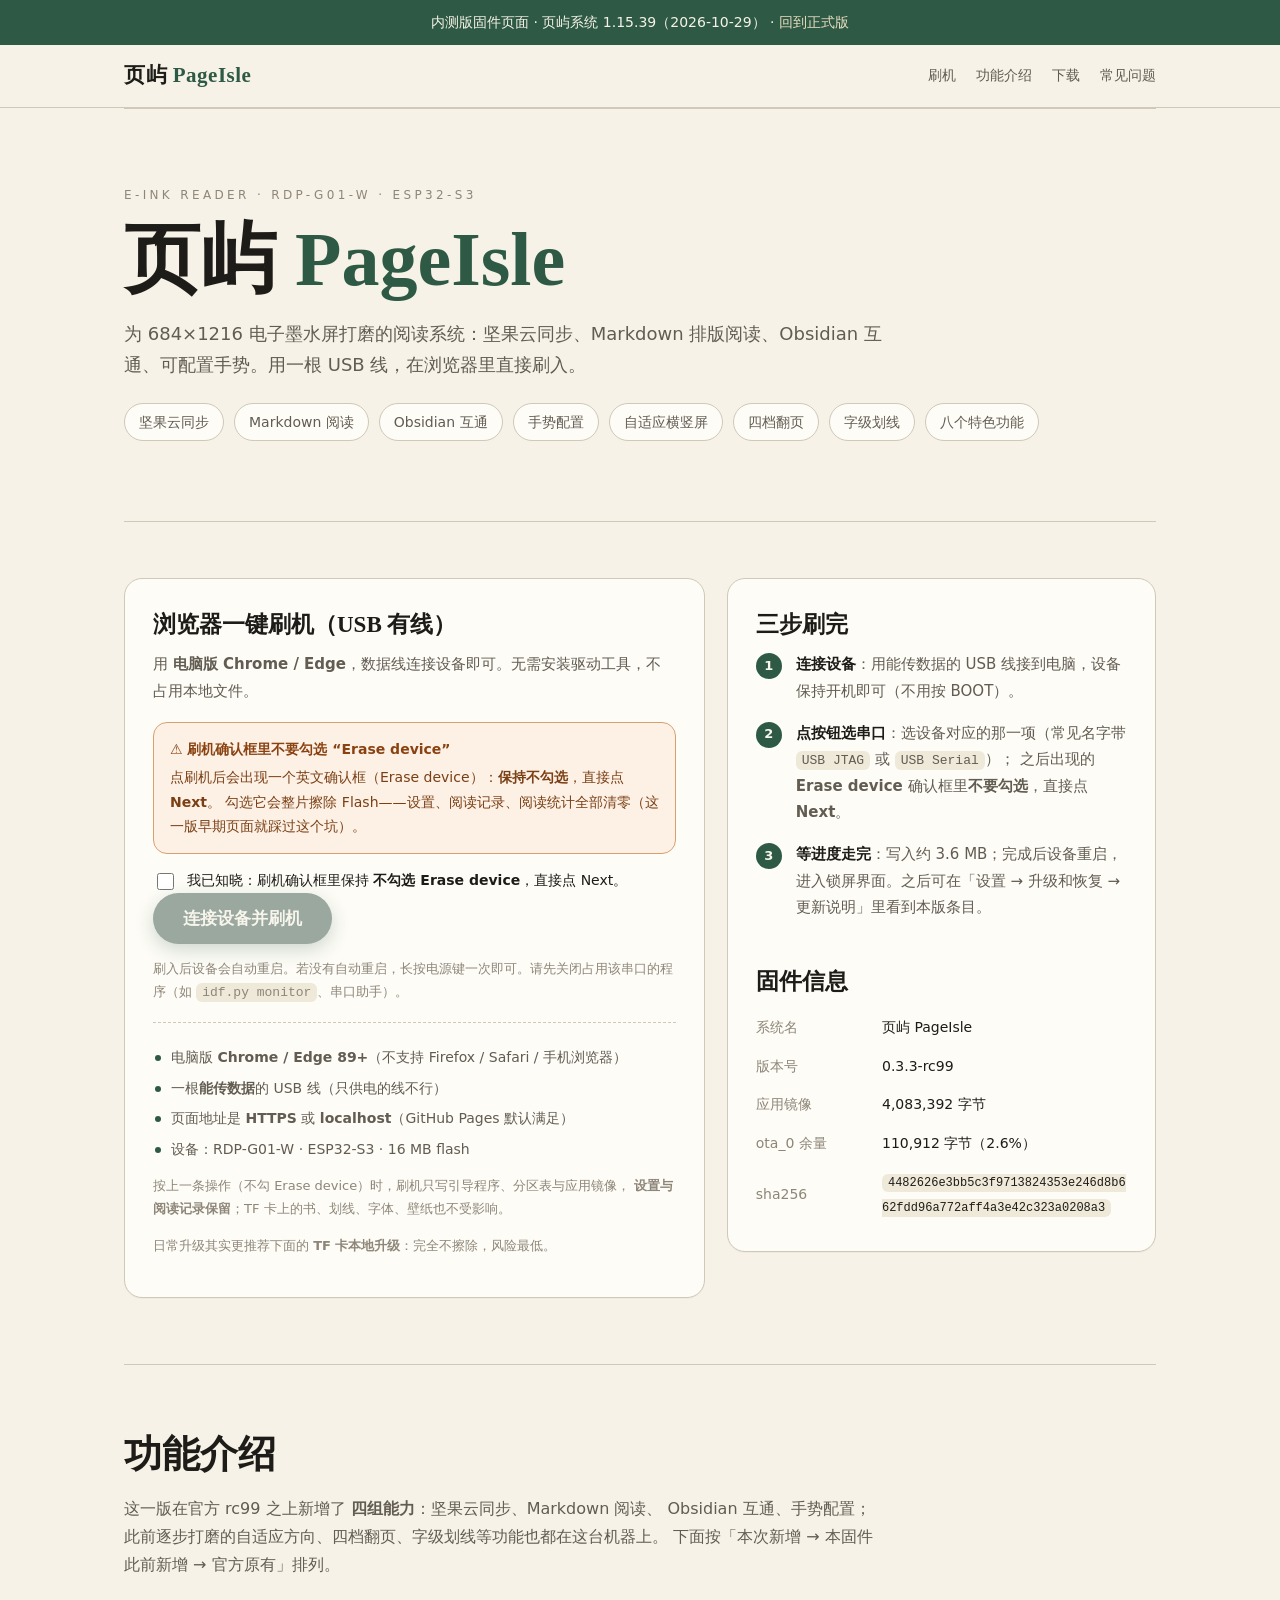
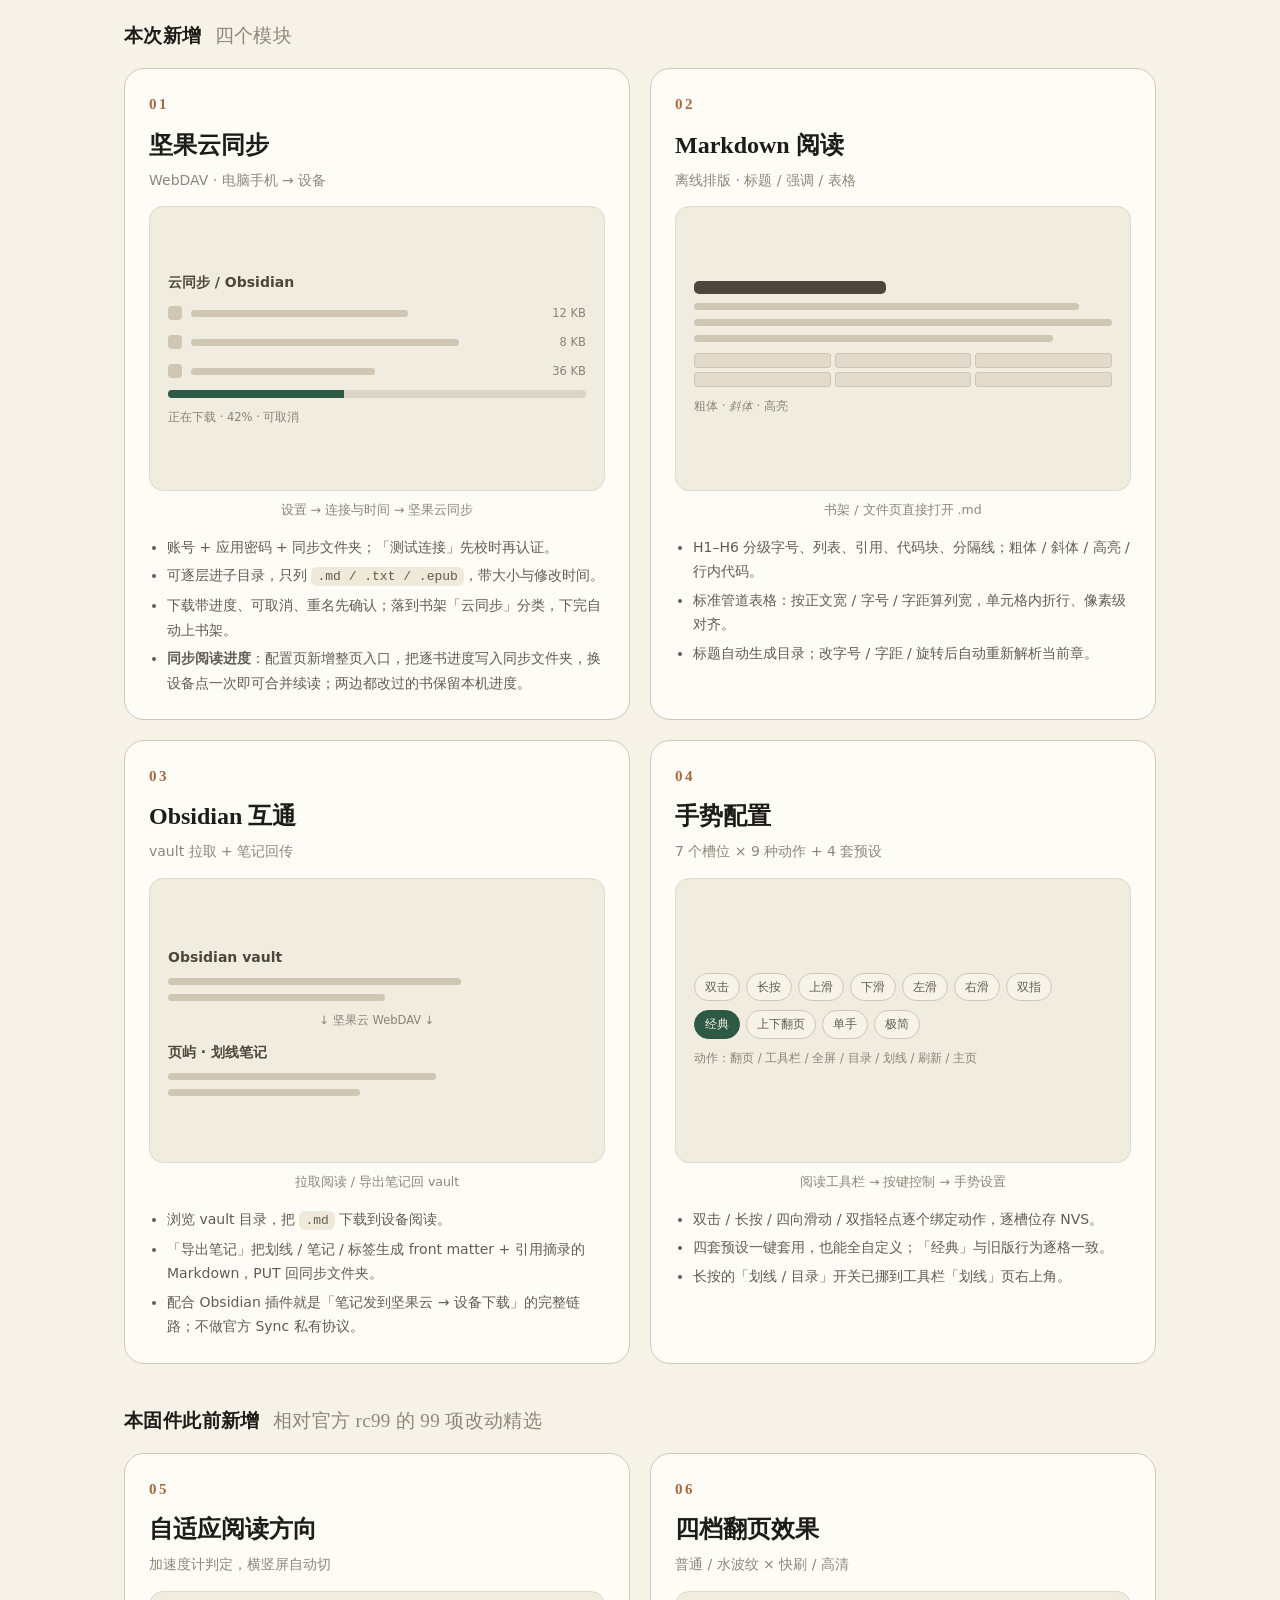
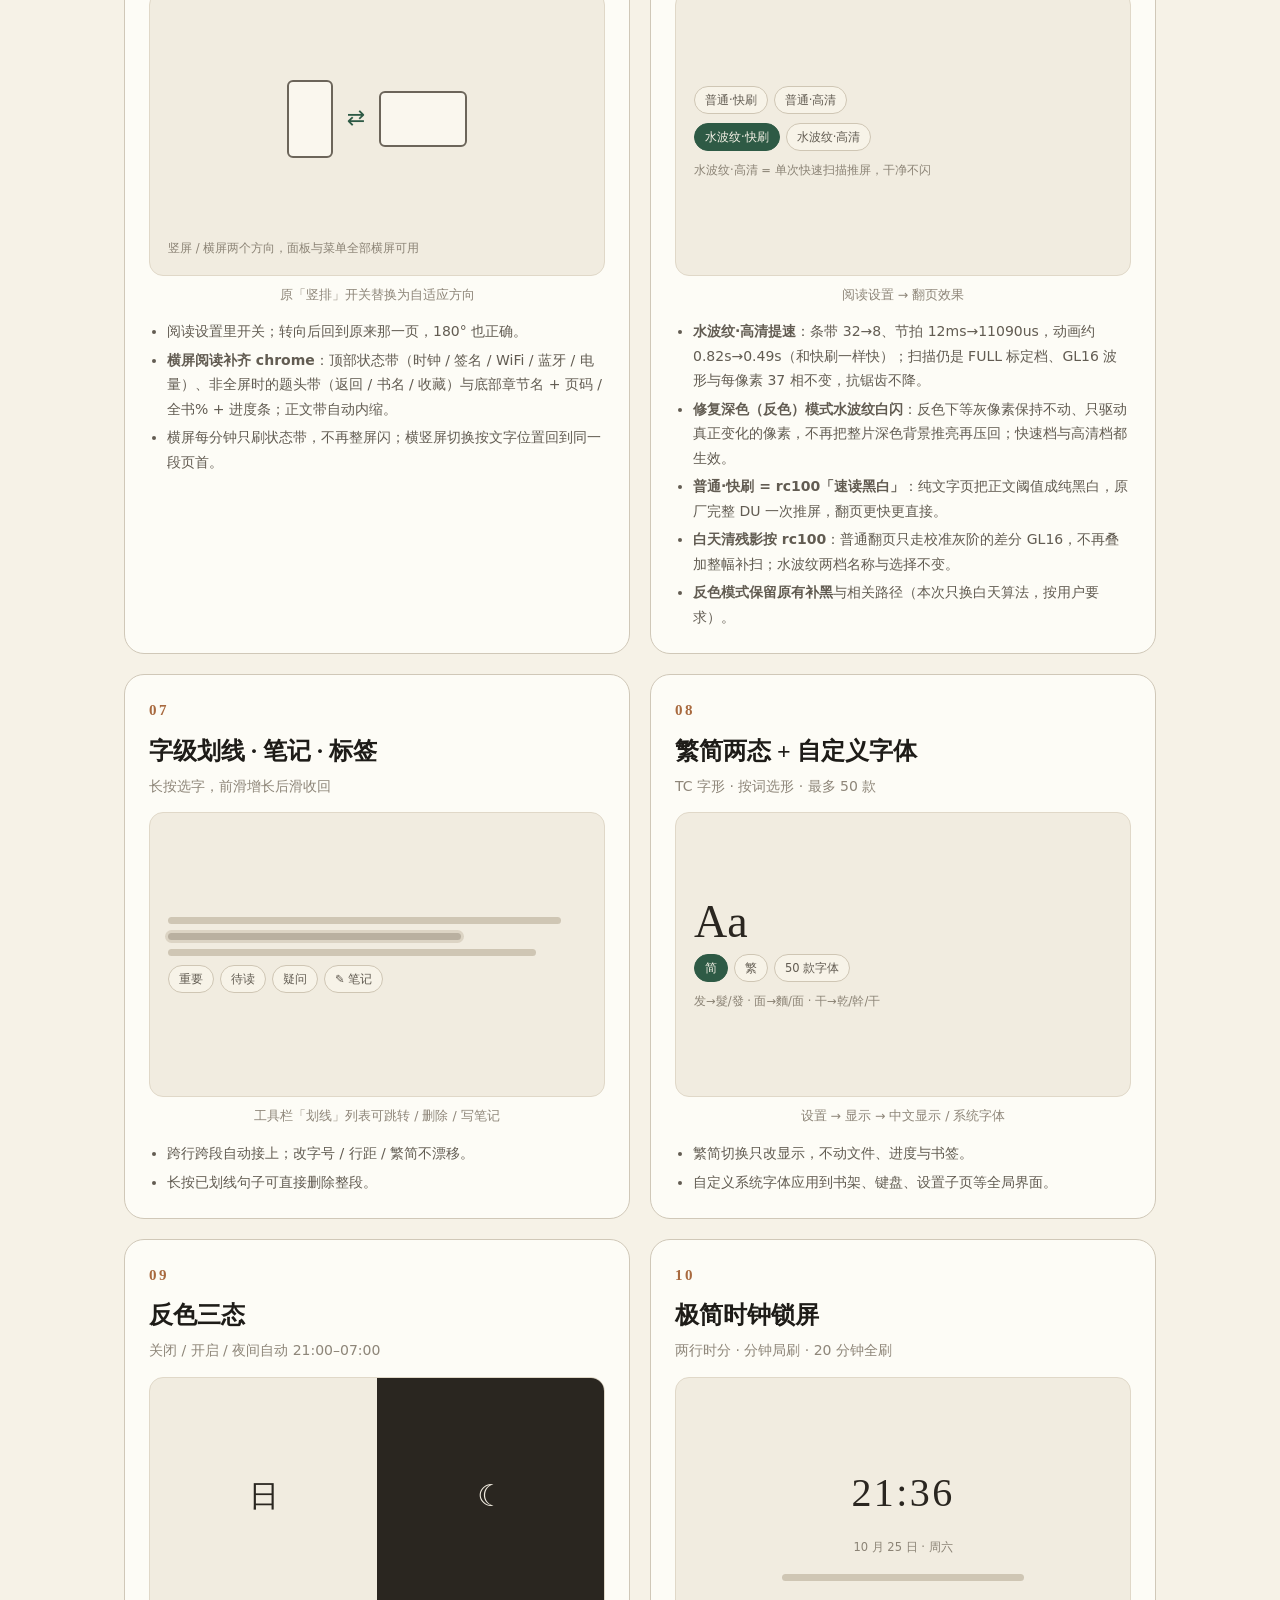
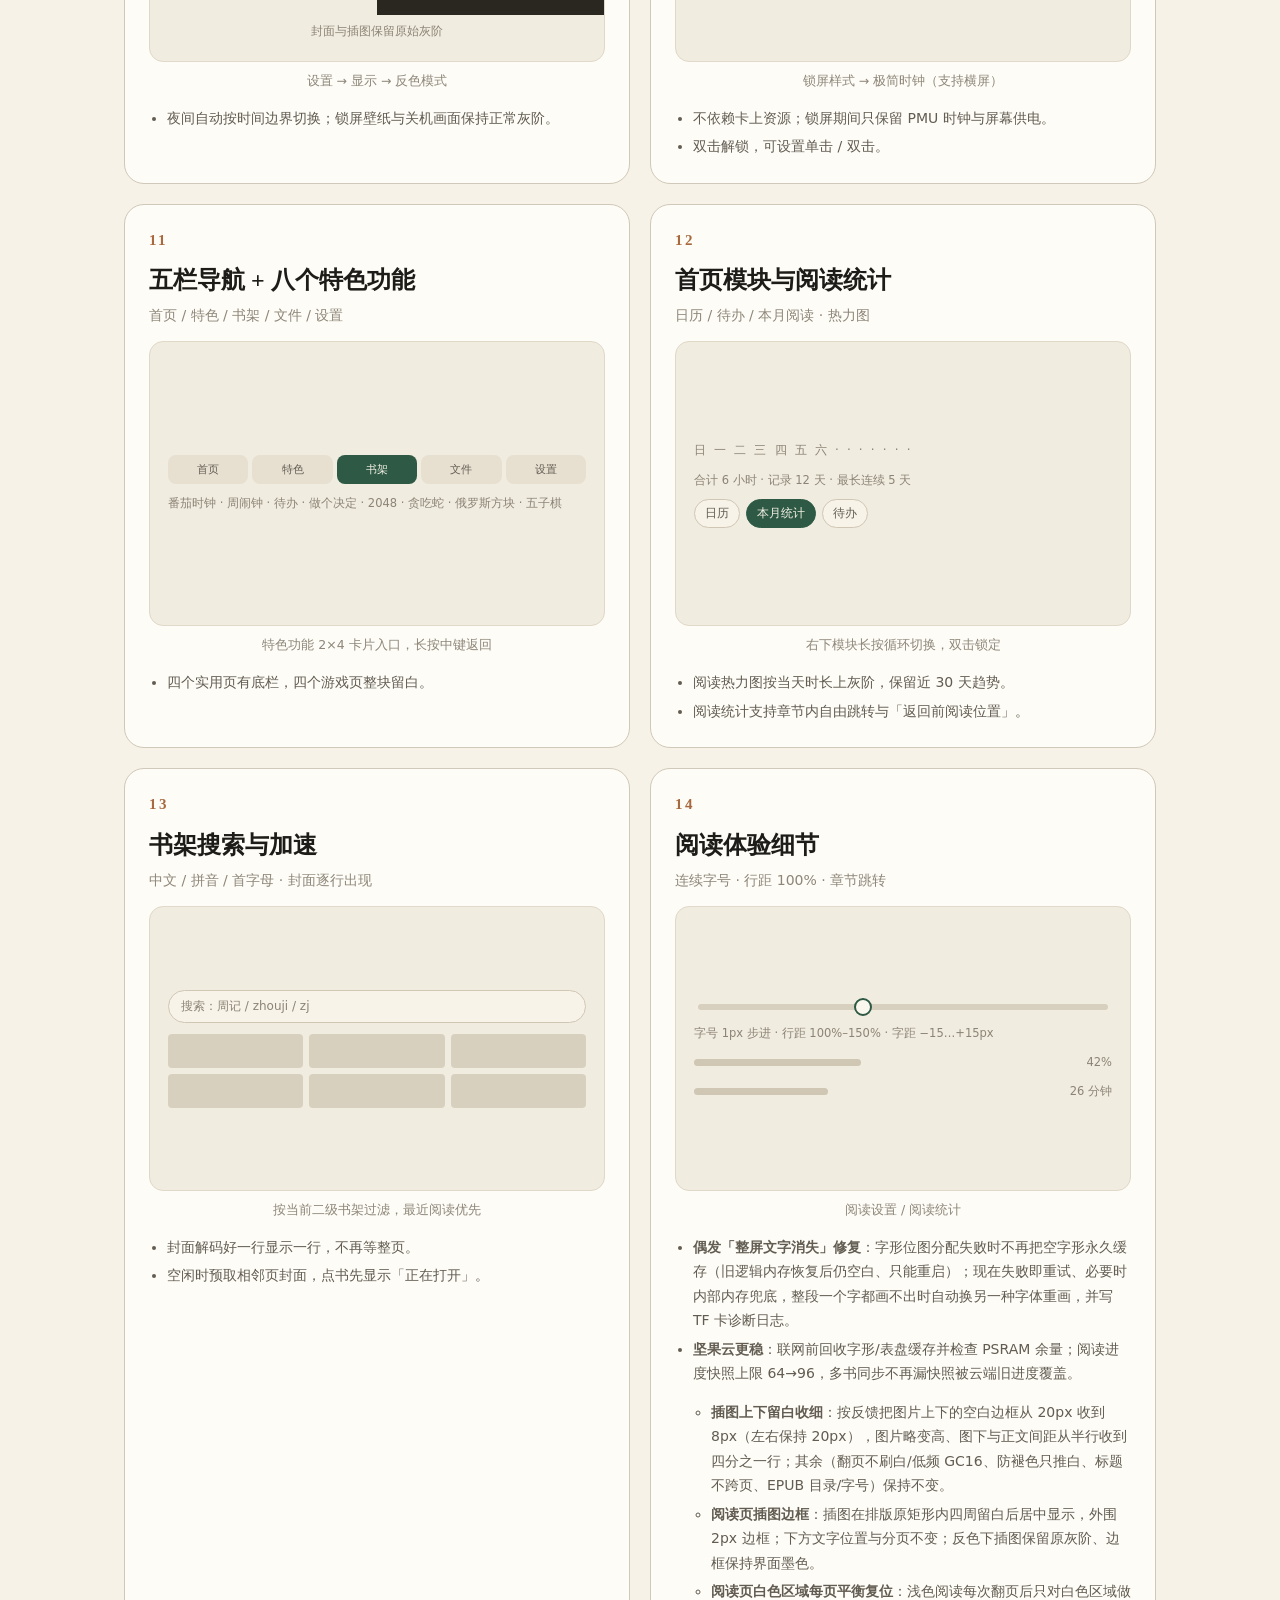
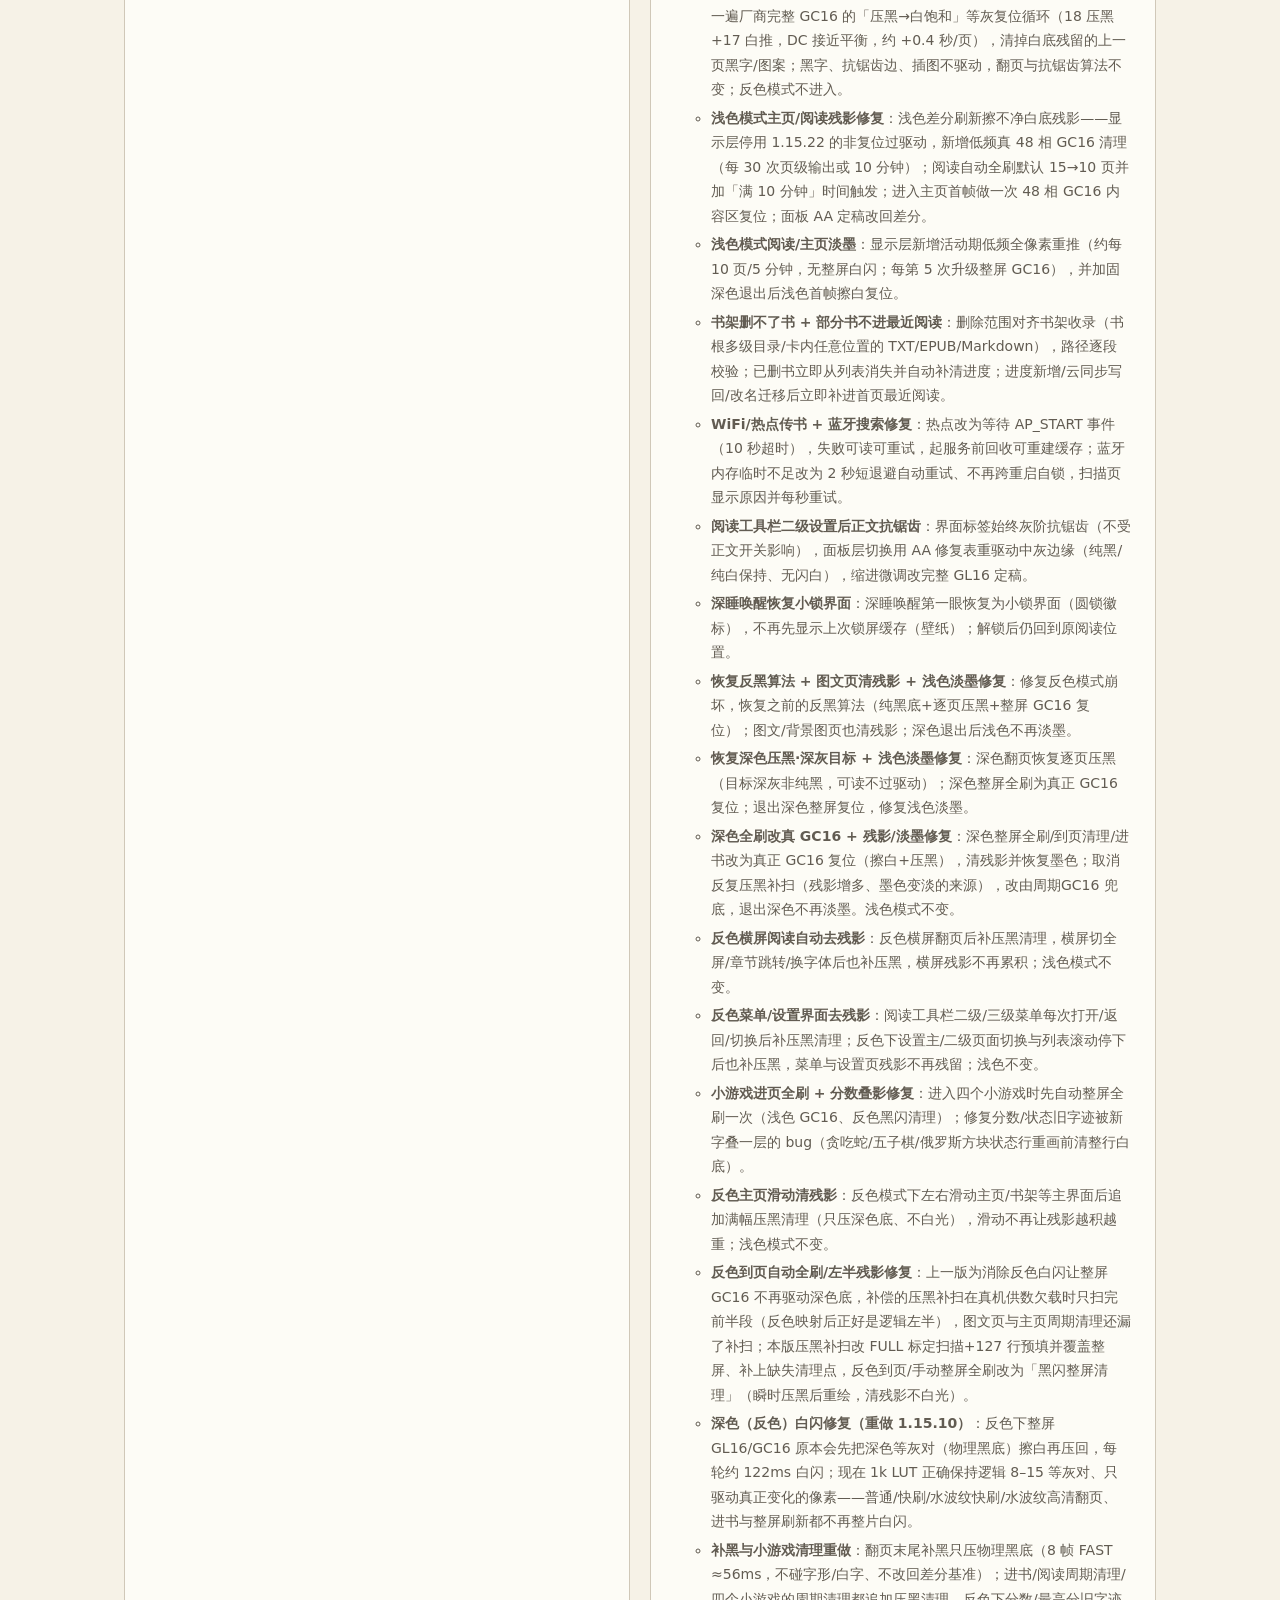
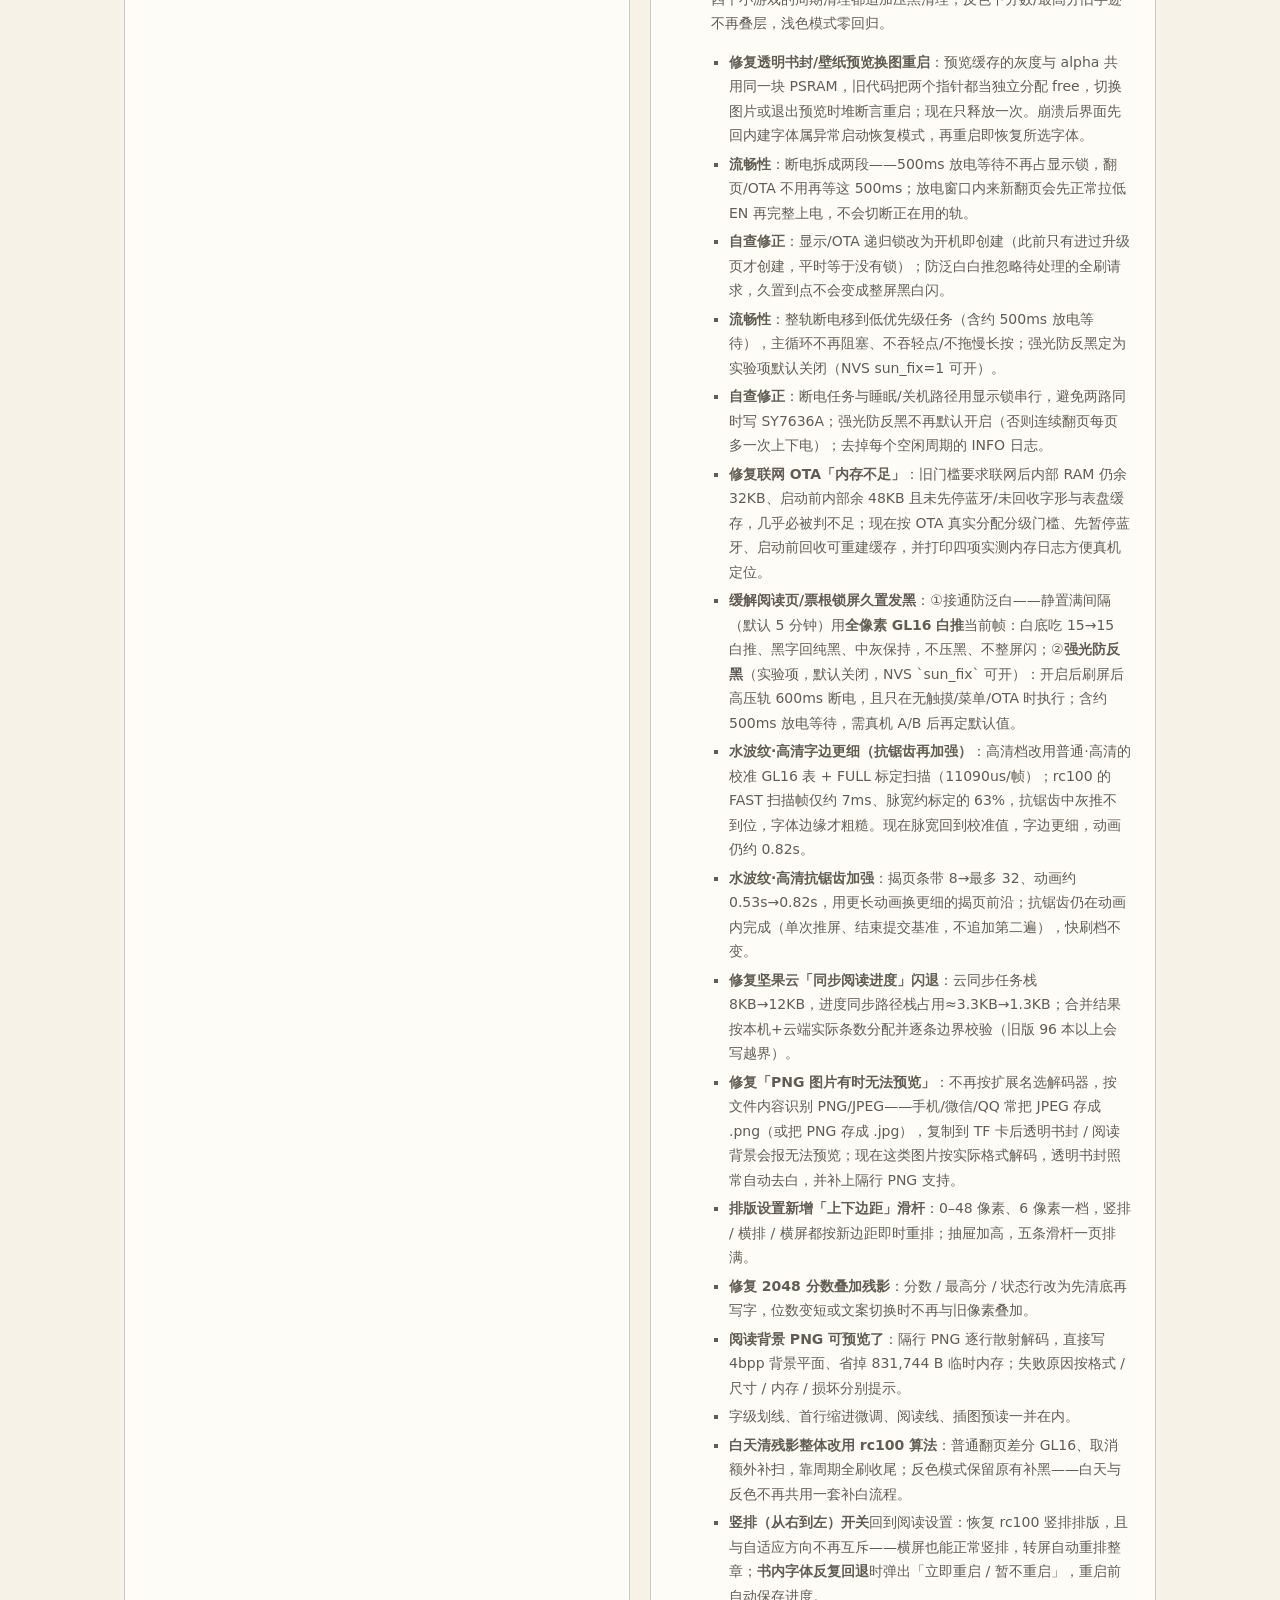
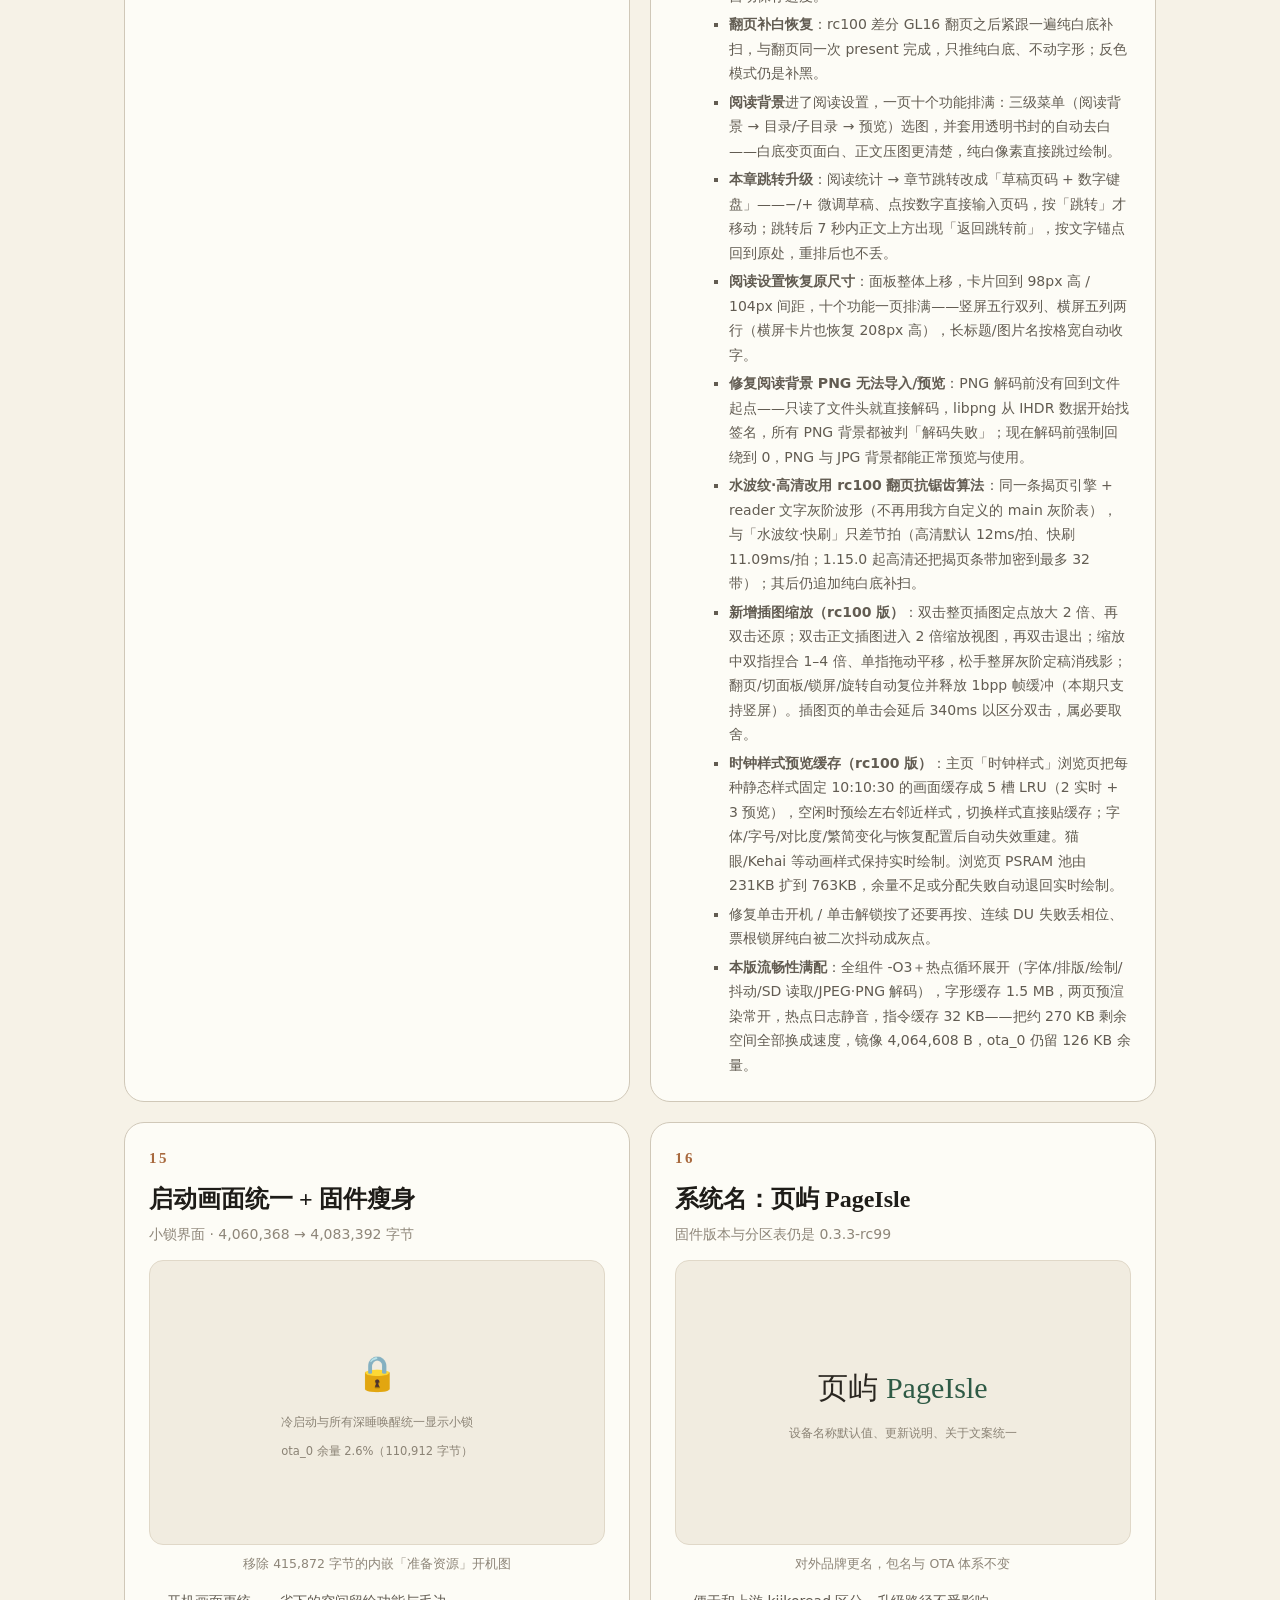
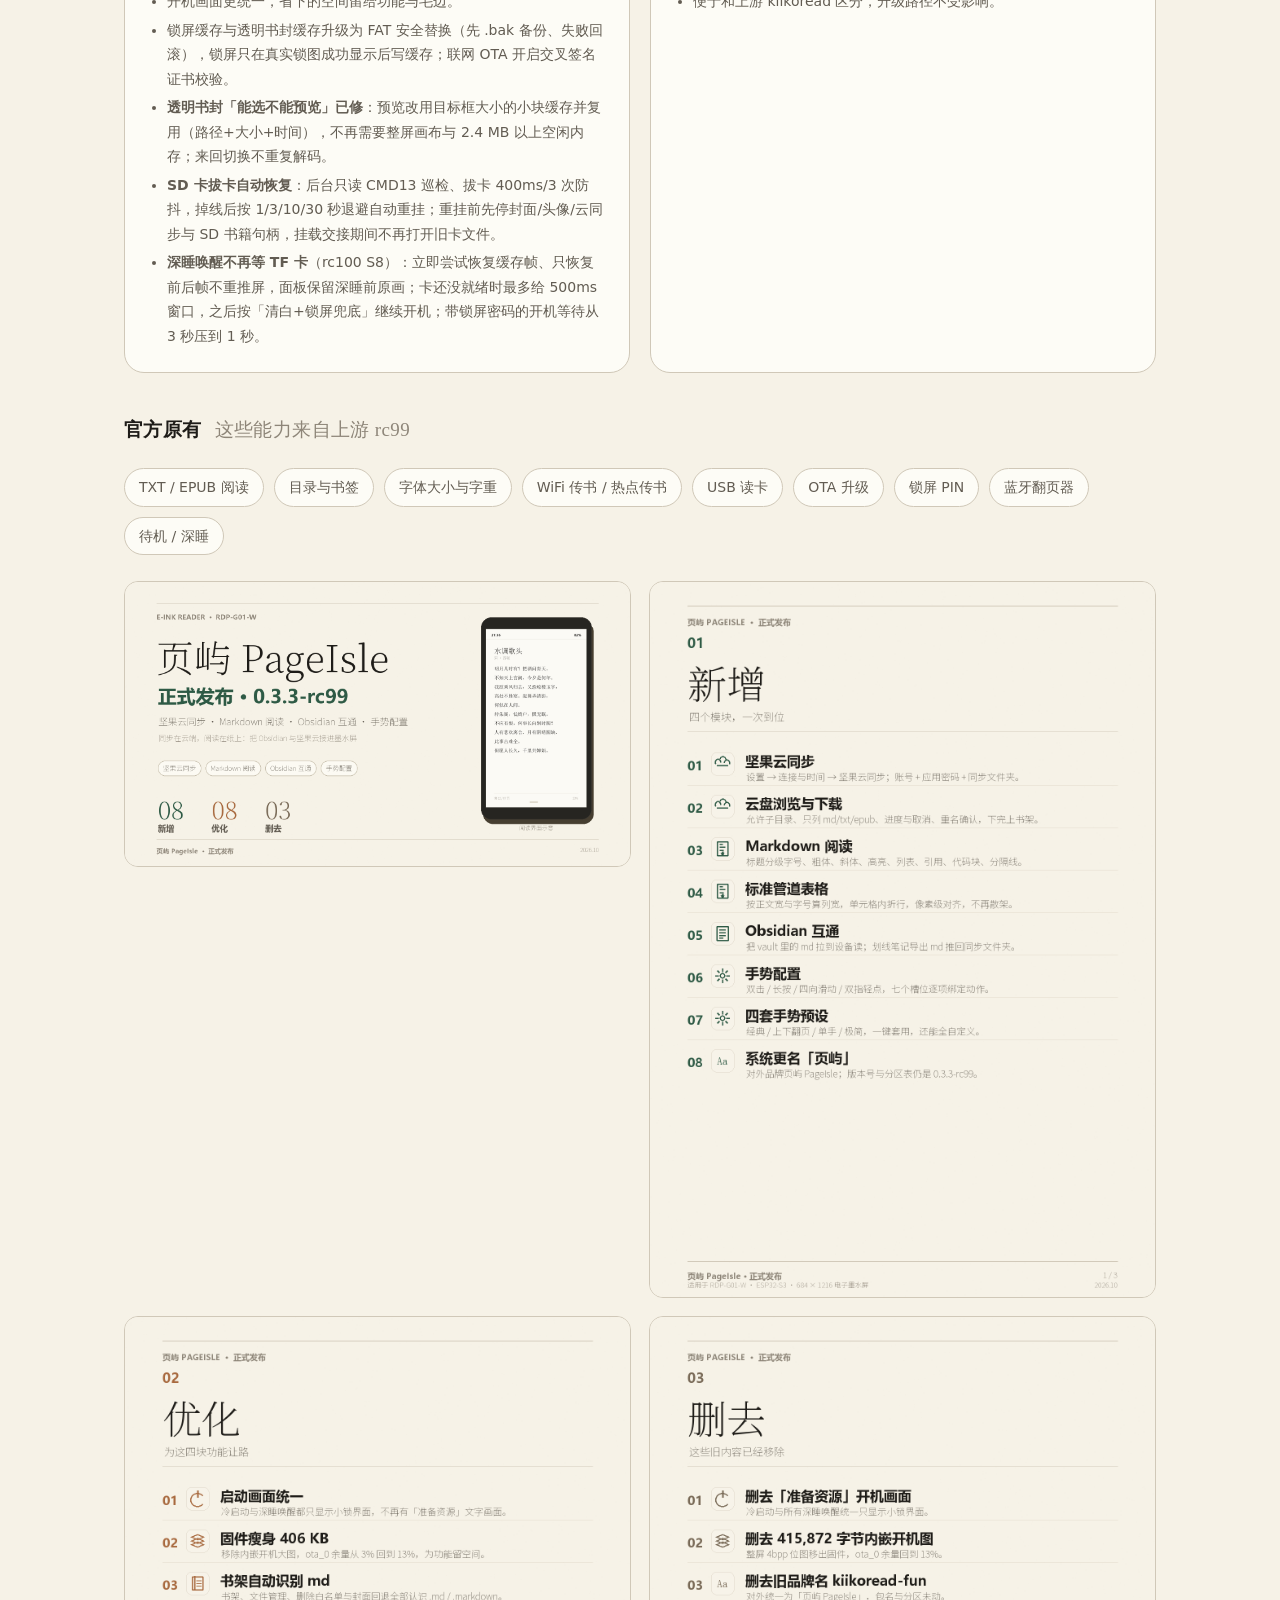
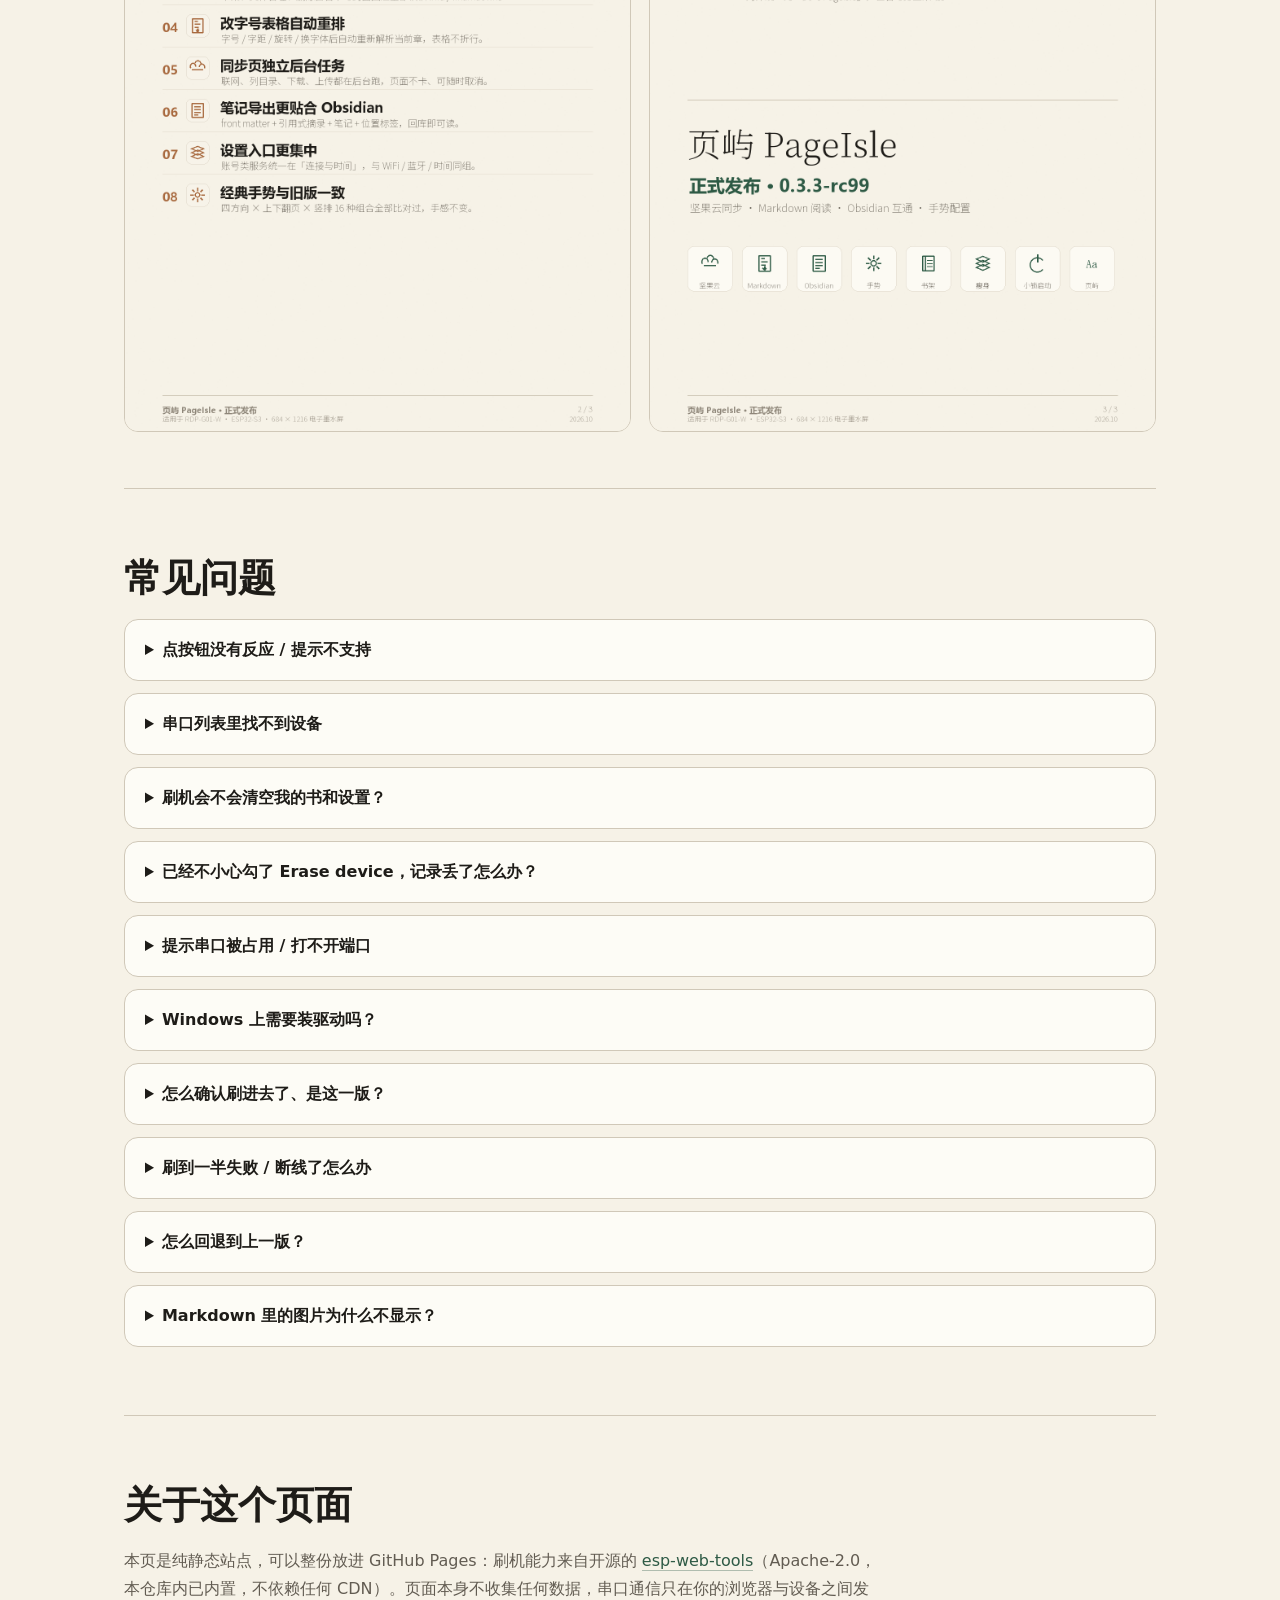
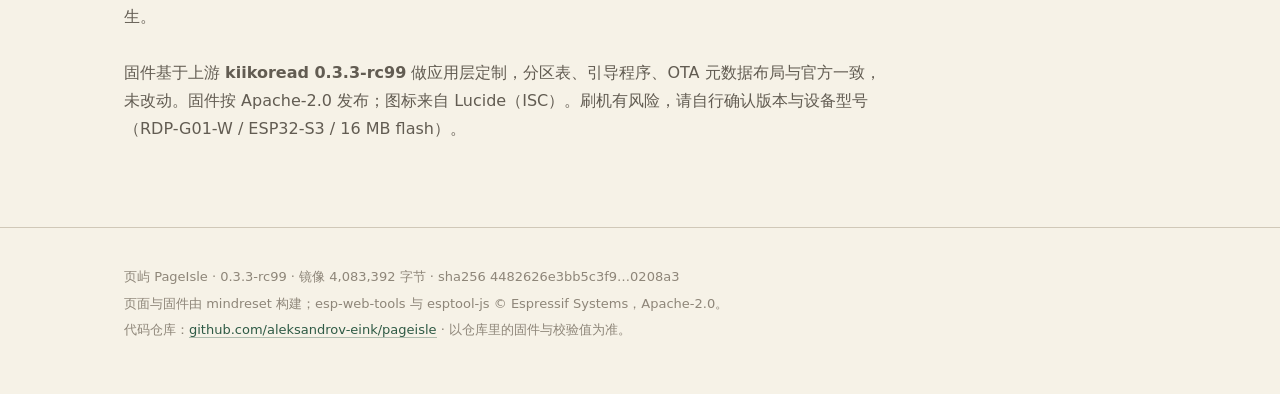
==== commit 48cfb5f0: "页屿系统 1.15.39：插图上下留白收细（左右 20px / 上下 8px）" ====
--- a/beta/index.html
+++ b/beta/index.html
@@ -10,7 +10,7 @@
 <link rel="stylesheet" href="style.css">
 </head>
 <body>
-<div style="background:#2e5a45;color:#f6f2e7;padding:10px 16px;font-size:14px;text-align:center">内测版固件页面 · 页屿系统 1.15.38（2026-10-29） · <a style="color:#e8dcc0" href="../">回到正式版</a></div>
+<div style="background:#2e5a45;color:#f6f2e7;padding:10px 16px;font-size:14px;text-align:center">内测版固件页面 · 页屿系统 1.15.39（2026-10-29） · <a style="color:#e8dcc0" href="../">回到正式版</a></div>
 
 
 <header class="top">
@@ -84,9 +84,9 @@
       <table class="meta">
         <tr><th>系统名</th><td>页屿 PageIsle</td></tr>
         <tr><th>版本号</th><td>0.3.3-rc99</td></tr>
-        <tr><th>应用镜像</th><td>4,082,976 字节</td></tr>
-        <tr><th>ota_0 余量</th><td>111,328 字节（2.7%）</td></tr>
-        <tr><th>sha256</th><td><code>99e01451384ecd814b13729b744616fec97e28fb054b7712404a68109f2f1795</code></td></tr>
+        <tr><th>应用镜像</th><td>4,083,392 字节</td></tr>
+        <tr><th>ota_0 余量</th><td>110,912 字节（2.6%）</td></tr>
+        <tr><th>sha256</th><td><code>4482626e3bb5c3f9713824353e246d8b662fdd96a772aff4a3e42c323a0208a3</code></td></tr>
       </table>
     </div>
   </section>
@@ -346,18 +346,18 @@
           </div>
           <p class="promo-cap">阅读设置 / 阅读统计</p>
         </div>
-        <ul class="promo-list"><li><b>偶发「整屏文字消失」修复</b>：字形位图分配失败时不再把空字形永久缓存（旧逻辑内存恢复后仍空白、只能重启）；现在失败即重试、必要时内部内存兜底，整段一个字都画不出时自动换另一种字体重画，并写 TF 卡诊断日志。</li><li><b>坚果云更稳</b>：联网前回收字形/表盘缓存并检查 PSRAM 余量；阅读进度快照上限 64→96，多书同步不再漏快照被云端旧进度覆盖。</li><ul class="promo-list"><li><b>翻页不再刷白</b>：按反馈恢复到 1.15.23 及以前的清残影策略——翻页只做常规差分推出，不再有任何每页白推/双轮复位；残影由低频整屏 GC16 清除（阅读每 10 页或停留 10 分钟，显示层 30 次页级输出/10 分钟兜底）。静置防褪色（只推白）仍保留。</li><li><b>阅读页插图边框</b>：插图在排版原矩形内四周留白后居中显示，外围 2px 边框；下方文字位置与分页不变；反色下插图保留原灰阶、边框保持界面墨色。</li><li><b>阅读页白色区域每页平衡复位</b>：浅色阅读每次翻页后只对白色区域做一遍厂商完整 GC16 的「压黑→白饱和」等灰复位循环（18 压黑+17 白推，DC 接近平衡，约 +0.4 秒/页），清掉白底残留的上一页黑字/图案；黑字、抗锯齿边、插图不驱动，翻页与抗锯齿算法不变；反色模式不进入。</li><li><b>浅色模式主页/阅读残影修复</b>：浅色差分刷新擦不净白底残影——显示层停用 1.15.22 的非复位过驱动，新增低频真 48 相 GC16 清理（每 30 次页级输出或 10 分钟）；阅读自动全刷默认 15→10 页并加「满 10 分钟」时间触发；进入主页首帧做一次 48 相 GC16 内容区复位；面板 AA 定稿改回差分。</li><li><b>浅色模式阅读/主页淡墨</b>：显示层新增活动期低频全像素重推（约每 10 页/5 分钟，无整屏白闪；每第 5 次升级整屏 GC16），并加固深色退出后浅色首帧擦白复位。</li><li><b>书架删不了书 + 部分书不进最近阅读</b>：删除范围对齐书架收录（书根多级目录/卡内任意位置的 TXT/EPUB/Markdown），路径逐段校验；已删书立即从列表消失并自动补清进度；进度新增/云同步写回/改名迁移后立即补进首页最近阅读。</li><li><b>WiFi/热点传书 + 蓝牙搜索修复</b>：热点改为等待 AP_START 事件（10 秒超时），失败可读可重试，起服务前回收可重建缓存；蓝牙内存临时不足改为 2 秒短退避自动重试、不再跨重启自锁，扫描页显示原因并每秒重试。</li><li><b>阅读工具栏二级设置后正文抗锯齿</b>：界面标签始终灰阶抗锯齿（不受正文开关影响），面板层切换用 AA 修复表重驱动中灰边缘（纯黑/纯白保持、无闪白），缩进微调改完整 GL16 定稿。</li><li><b>深睡唤醒恢复小锁界面</b>：深睡唤醒第一眼恢复为小锁界面（圆锁徽标），不再先显示上次锁屏缓存（壁纸）；解锁后仍回到原阅读位置。</li><li><b>恢复反黑算法 + 图文页清残影 + 浅色淡墨修复</b>：修复反色模式崩坏，恢复之前的反黑算法（纯黑底+逐页压黑+整屏 GC16 复位）；图文/背景图页也清残影；深色退出后浅色不再淡墨。</li><li><b>恢复深色压黑·深灰目标 + 浅色淡墨修复</b>：深色翻页恢复逐页压黑（目标深灰非纯黑，可读不过驱动）；深色整屏全刷为真正 GC16 复位；退出深色整屏复位，修复浅色淡墨。</li><li><b>深色全刷改真 GC16 + 残影/淡墨修复</b>：深色整屏全刷/到页清理/进书改为真正 GC16 复位（擦白+压黑），清残影并恢复墨色；取消反复压黑补扫（残影增多、墨色变淡的来源），改由周期GC16 兜底，退出深色不再淡墨。浅色模式不变。</li><li><b>反色横屏阅读自动去残影</b>：反色横屏翻页后补压黑清理，横屏切全屏/章节跳转/换字体后也补压黑，横屏残影不再累积；浅色模式不变。</li><li><b>反色菜单/设置界面去残影</b>：阅读工具栏二级/三级菜单每次打开/返回/切换后补压黑清理；反色下设置主/二级页面切换与列表滚动停下后也补压黑，菜单与设置页残影不再残留；浅色不变。</li><li><b>小游戏进页全刷 + 分数叠影修复</b>：进入四个小游戏时先自动整屏全刷一次（浅色 GC16、反色黑闪清理）；修复分数/状态旧字迹被新字叠一层的 bug（贪吃蛇/五子棋/俄罗斯方块状态行重画前清整行白底）。</li><li><b>反色主页滑动清残影</b>：反色模式下左右滑动主页/书架等主界面后追加满幅压黑清理（只压深色底、不白光），滑动不再让残影越积越重；浅色模式不变。</li><li><b>反色到页自动全刷/左半残影修复</b>：上一版为消除反色白闪让整屏 GC16 不再驱动深色底，补偿的压黑补扫在真机供数欠载时只扫完前半段（反色映射后正好是逻辑左半），图文页与主页周期清理还漏了补扫；本版压黑补扫改 FULL 标定扫描+127 行预填并覆盖整屏、补上缺失清理点，反色到页/手动整屏全刷改为「黑闪整屏清理」（瞬时压黑后重绘，清残影不白光）。</li><li><b>深色（反色）白闪修复（重做 1.15.10）</b>：反色下整屏 GL16/GC16 原本会先把深色等灰对（物理黑底）擦白再压回，每轮约 122ms 白闪；现在 1k LUT 正确保持逻辑 8–15 等灰对、只驱动真正变化的像素——普通/快刷/水波纹快刷/水波纹高清翻页、进书与整屏刷新都不再整片白闪。</li><li><b>补黑与小游戏清理重做</b>：翻页末尾补黑只压物理黑底（8 帧 FAST ≈56ms，不碰字形/白字、不改回差分基准）；进书/阅读周期清理/四个小游戏的周期清理都追加压黑清理，反色下分数/最高分旧字迹不再叠层，浅色模式零回归。</li><ul class="promo-list"><li><b>修复透明书封/壁纸预览换图重启</b>：预览缓存的灰度与 alpha 共用同一块 PSRAM，旧代码把两个指针都当独立分配 free，切换图片或退出预览时堆断言重启；现在只释放一次。崩溃后界面先回内建字体属异常启动恢复模式，再重启即恢复所选字体。</li><li><b>流畅性</b>：断电拆成两段——500ms 放电等待不再占显示锁，翻页/OTA 不用再等这 500ms；放电窗口内来新翻页会先正常拉低 EN 再完整上电，不会切断正在用的轨。</li><li><b>自查修正</b>：显示/OTA 递归锁改为开机即创建（此前只有进过升级页才创建，平时等于没有锁）；防泛白白推忽略待处理的全刷请求，久置到点不会变成整屏黑白闪。</li><li><b>流畅性</b>：整轨断电移到低优先级任务（含约 500ms 放电等待），主循环不再阻塞、不吞轻点/不拖慢长按；强光防反黑定为实验项默认关闭（NVS sun_fix=1 可开）。</li><li><b>自查修正</b>：断电任务与睡眠/关机路径用显示锁串行，避免两路同时写 SY7636A；强光防反黑不再默认开启（否则连续翻页每页多一次上下电）；去掉每个空闲周期的 INFO 日志。</li><li><b>修复联网 OTA「内存不足」</b>：旧门槛要求联网后内部 RAM 仍余 32KB、启动前内部余 48KB 且未先停蓝牙/未回收字形与表盘缓存，几乎必被判不足；现在按 OTA 真实分配分级门槛、先暂停蓝牙、启动前回收可重建缓存，并打印四项实测内存日志方便真机定位。</li><li><b>缓解阅读页/票根锁屏久置发黑</b>：①接通防泛白——静置满间隔（默认 5 分钟）用<b>全像素 GL16 白推</b>当前帧：白底吃 15→15 白推、黑字回纯黑、中灰保持，不压黑、不整屏闪；②<b>强光防反黑</b>（实验项，默认关闭，NVS `sun_fix` 可开）：开启后刷屏后高压轨 600ms 断电，且只在无触摸/菜单/OTA 时执行；含约 500ms 放电等待，需真机 A/B 后再定默认值。</li><li><b>水波纹·高清字边更细（抗锯齿再加强）</b>：高清档改用普通·高清的校准 GL16 表 + FULL 标定扫描（11090us/帧）；rc100 的 FAST 扫描帧仅约 7ms、脉宽约标定的 63%，抗锯齿中灰推不到位，字体边缘才粗糙。现在脉宽回到校准值，字边更细，动画仍约 0.82s。</li><li><b>水波纹·高清抗锯齿加强</b>：揭页条带 8→最多 32、动画约 0.53s→0.82s，用更长动画换更细的揭页前沿；抗锯齿仍在动画内完成（单次推屏、结束提交基准，不追加第二遍），快刷档不变。</li><li><b>修复坚果云「同步阅读进度」闪退</b>：云同步任务栈 8KB→12KB，进度同步路径栈占用≈3.3KB→1.3KB；合并结果按本机+云端实际条数分配并逐条边界校验（旧版 96 本以上会写越界）。</li><li><b>修复「PNG 图片有时无法预览」</b>：不再按扩展名选解码器，按文件内容识别 PNG/JPEG——手机/微信/QQ 常把 JPEG 存成 .png（或把 PNG 存成 .jpg），复制到 TF 卡后透明书封 / 阅读背景会报无法预览；现在这类图片按实际格式解码，透明书封照常自动去白，并补上隔行 PNG 支持。</li><li><b>排版设置新增「上下边距」滑杆</b>：0–48 像素、6 像素一档，竖排 / 横排 / 横屏都按新边距即时重排；抽屉加高，五条滑杆一页排满。</li><li><b>修复 2048 分数叠加残影</b>：分数 / 最高分 / 状态行改为先清底再写字，位数变短或文案切换时不再与旧像素叠加。</li><li><b>阅读背景 PNG 可预览了</b>：隔行 PNG 逐行散射解码，直接写 4bpp 背景平面、省掉 831,744 B 临时内存；失败原因按格式 / 尺寸 / 内存 / 损坏分别提示。</li><li>字级划线、首行缩进微调、阅读线、插图预读一并在内。</li><li><b>白天清残影整体改用 rc100 算法</b>：普通翻页差分 GL16、取消额外补扫，靠周期全刷收尾；反色模式保留原有补黑——白天与反色不再共用一套补白流程。</li><li><b>竖排（从右到左）开关</b>回到阅读设置：恢复 rc100 竖排排版，且与自适应方向不再互斥——横屏也能正常竖排，转屏自动重排整章；<b>书内字体反复回退</b>时弹出「立即重启 / 暂不重启」，重启前自动保存进度。</li><li><b>翻页补白恢复</b>：rc100 差分 GL16 翻页之后紧跟一遍纯白底补扫，与翻页同一次 present 完成，只推纯白底、不动字形；反色模式仍是补黑。</li><li><b>阅读背景</b>进了阅读设置，一页十个功能排满：三级菜单（阅读背景 → 目录/子目录 → 预览）选图，并套用透明书封的自动去白——白底变页面白、正文压图更清楚，纯白像素直接跳过绘制。</li><li><b>本章跳转升级</b>：阅读统计 → 章节跳转改成「草稿页码 + 数字键盘」——−/+ 微调草稿、点按数字直接输入页码，按「跳转」才移动；跳转后 7 秒内正文上方出现「返回跳转前」，按文字锚点回到原处，重排后也不丢。</li><li><b>阅读设置恢复原尺寸</b>：面板整体上移，卡片回到 98px 高 / 104px 间距，十个功能一页排满——竖屏五行双列、横屏五列两行（横屏卡片也恢复 208px 高），长标题/图片名按格宽自动收字。</li><li><b>修复阅读背景 PNG 无法导入/预览</b>：PNG 解码前没有回到文件起点——只读了文件头就直接解码，libpng 从 IHDR 数据开始找签名，所有 PNG 背景都被判「解码失败」；现在解码前强制回绕到 0，PNG 与 JPG 背景都能正常预览与使用。</li><li><b>水波纹·高清改用 rc100 翻页抗锯齿算法</b>：同一条揭页引擎 + reader 文字灰阶波形（不再用我方自定义的 main 灰阶表），与「水波纹·快刷」只差节拍（高清默认 12ms/拍、快刷 11.09ms/拍；1.15.0 起高清还把揭页条带加密到最多 32 带）；其后仍追加纯白底补扫。</li><li><b>新增插图缩放（rc100 版）</b>：双击整页插图定点放大 2 倍、再双击还原；双击正文插图进入 2 倍缩放视图，再双击退出；缩放中双指捏合 1–4 倍、单指拖动平移，松手整屏灰阶定稿消残影；翻页/切面板/锁屏/旋转自动复位并释放 1bpp 帧缓冲（本期只支持竖屏）。插图页的单击会延后 340ms 以区分双击，属必要取舍。</li><li><b>时钟样式预览缓存（rc100 版）</b>：主页「时钟样式」浏览页把每种静态样式固定 10:10:30 的画面缓存成 5 槽 LRU（2 实时 + 3 预览），空闲时预绘左右邻近样式，切换样式直接贴缓存；字体/字号/对比度/繁简变化与恢复配置后自动失效重建。猫眼/Kehai 等动画样式保持实时绘制。浏览页 PSRAM 池由 231KB 扩到 763KB，余量不足或分配失败自动退回实时绘制。</li><li>修复单击开机 / 单击解锁按了还要再按、连续 DU 失败丢相位、票根锁屏纯白被二次抖动成灰点。</li><li><b>本版流畅性满配</b>：全组件 -O3＋热点循环展开（字体/排版/绘制/抖动/SD 读取/JPEG·PNG 解码），字形缓存 1.5 MB，两页预渲染常开，热点日志静音，指令缓存 32 KB——把约 270 KB 剩余空间全部换成速度，镜像 4,064,608 B，ota_0 仍留 126 KB 余量。</li></ul>
+        <ul class="promo-list"><li><b>偶发「整屏文字消失」修复</b>：字形位图分配失败时不再把空字形永久缓存（旧逻辑内存恢复后仍空白、只能重启）；现在失败即重试、必要时内部内存兜底，整段一个字都画不出时自动换另一种字体重画，并写 TF 卡诊断日志。</li><li><b>坚果云更稳</b>：联网前回收字形/表盘缓存并检查 PSRAM 余量；阅读进度快照上限 64→96，多书同步不再漏快照被云端旧进度覆盖。</li><ul class="promo-list"><li><b>插图上下留白收细</b>：按反馈把图片上下的空白边框从 20px 收到 8px（左右保持 20px），图片略变高、图下与正文间距从半行收到四分之一行；其余（翻页不刷白/低频 GC16、防褪色只推白、标题不跨页、EPUB 目录/字号）保持不变。</li><li><b>阅读页插图边框</b>：插图在排版原矩形内四周留白后居中显示，外围 2px 边框；下方文字位置与分页不变；反色下插图保留原灰阶、边框保持界面墨色。</li><li><b>阅读页白色区域每页平衡复位</b>：浅色阅读每次翻页后只对白色区域做一遍厂商完整 GC16 的「压黑→白饱和」等灰复位循环（18 压黑+17 白推，DC 接近平衡，约 +0.4 秒/页），清掉白底残留的上一页黑字/图案；黑字、抗锯齿边、插图不驱动，翻页与抗锯齿算法不变；反色模式不进入。</li><li><b>浅色模式主页/阅读残影修复</b>：浅色差分刷新擦不净白底残影——显示层停用 1.15.22 的非复位过驱动，新增低频真 48 相 GC16 清理（每 30 次页级输出或 10 分钟）；阅读自动全刷默认 15→10 页并加「满 10 分钟」时间触发；进入主页首帧做一次 48 相 GC16 内容区复位；面板 AA 定稿改回差分。</li><li><b>浅色模式阅读/主页淡墨</b>：显示层新增活动期低频全像素重推（约每 10 页/5 分钟，无整屏白闪；每第 5 次升级整屏 GC16），并加固深色退出后浅色首帧擦白复位。</li><li><b>书架删不了书 + 部分书不进最近阅读</b>：删除范围对齐书架收录（书根多级目录/卡内任意位置的 TXT/EPUB/Markdown），路径逐段校验；已删书立即从列表消失并自动补清进度；进度新增/云同步写回/改名迁移后立即补进首页最近阅读。</li><li><b>WiFi/热点传书 + 蓝牙搜索修复</b>：热点改为等待 AP_START 事件（10 秒超时），失败可读可重试，起服务前回收可重建缓存；蓝牙内存临时不足改为 2 秒短退避自动重试、不再跨重启自锁，扫描页显示原因并每秒重试。</li><li><b>阅读工具栏二级设置后正文抗锯齿</b>：界面标签始终灰阶抗锯齿（不受正文开关影响），面板层切换用 AA 修复表重驱动中灰边缘（纯黑/纯白保持、无闪白），缩进微调改完整 GL16 定稿。</li><li><b>深睡唤醒恢复小锁界面</b>：深睡唤醒第一眼恢复为小锁界面（圆锁徽标），不再先显示上次锁屏缓存（壁纸）；解锁后仍回到原阅读位置。</li><li><b>恢复反黑算法 + 图文页清残影 + 浅色淡墨修复</b>：修复反色模式崩坏，恢复之前的反黑算法（纯黑底+逐页压黑+整屏 GC16 复位）；图文/背景图页也清残影；深色退出后浅色不再淡墨。</li><li><b>恢复深色压黑·深灰目标 + 浅色淡墨修复</b>：深色翻页恢复逐页压黑（目标深灰非纯黑，可读不过驱动）；深色整屏全刷为真正 GC16 复位；退出深色整屏复位，修复浅色淡墨。</li><li><b>深色全刷改真 GC16 + 残影/淡墨修复</b>：深色整屏全刷/到页清理/进书改为真正 GC16 复位（擦白+压黑），清残影并恢复墨色；取消反复压黑补扫（残影增多、墨色变淡的来源），改由周期GC16 兜底，退出深色不再淡墨。浅色模式不变。</li><li><b>反色横屏阅读自动去残影</b>：反色横屏翻页后补压黑清理，横屏切全屏/章节跳转/换字体后也补压黑，横屏残影不再累积；浅色模式不变。</li><li><b>反色菜单/设置界面去残影</b>：阅读工具栏二级/三级菜单每次打开/返回/切换后补压黑清理；反色下设置主/二级页面切换与列表滚动停下后也补压黑，菜单与设置页残影不再残留；浅色不变。</li><li><b>小游戏进页全刷 + 分数叠影修复</b>：进入四个小游戏时先自动整屏全刷一次（浅色 GC16、反色黑闪清理）；修复分数/状态旧字迹被新字叠一层的 bug（贪吃蛇/五子棋/俄罗斯方块状态行重画前清整行白底）。</li><li><b>反色主页滑动清残影</b>：反色模式下左右滑动主页/书架等主界面后追加满幅压黑清理（只压深色底、不白光），滑动不再让残影越积越重；浅色模式不变。</li><li><b>反色到页自动全刷/左半残影修复</b>：上一版为消除反色白闪让整屏 GC16 不再驱动深色底，补偿的压黑补扫在真机供数欠载时只扫完前半段（反色映射后正好是逻辑左半），图文页与主页周期清理还漏了补扫；本版压黑补扫改 FULL 标定扫描+127 行预填并覆盖整屏、补上缺失清理点，反色到页/手动整屏全刷改为「黑闪整屏清理」（瞬时压黑后重绘，清残影不白光）。</li><li><b>深色（反色）白闪修复（重做 1.15.10）</b>：反色下整屏 GL16/GC16 原本会先把深色等灰对（物理黑底）擦白再压回，每轮约 122ms 白闪；现在 1k LUT 正确保持逻辑 8–15 等灰对、只驱动真正变化的像素——普通/快刷/水波纹快刷/水波纹高清翻页、进书与整屏刷新都不再整片白闪。</li><li><b>补黑与小游戏清理重做</b>：翻页末尾补黑只压物理黑底（8 帧 FAST ≈56ms，不碰字形/白字、不改回差分基准）；进书/阅读周期清理/四个小游戏的周期清理都追加压黑清理，反色下分数/最高分旧字迹不再叠层，浅色模式零回归。</li><ul class="promo-list"><li><b>修复透明书封/壁纸预览换图重启</b>：预览缓存的灰度与 alpha 共用同一块 PSRAM，旧代码把两个指针都当独立分配 free，切换图片或退出预览时堆断言重启；现在只释放一次。崩溃后界面先回内建字体属异常启动恢复模式，再重启即恢复所选字体。</li><li><b>流畅性</b>：断电拆成两段——500ms 放电等待不再占显示锁，翻页/OTA 不用再等这 500ms；放电窗口内来新翻页会先正常拉低 EN 再完整上电，不会切断正在用的轨。</li><li><b>自查修正</b>：显示/OTA 递归锁改为开机即创建（此前只有进过升级页才创建，平时等于没有锁）；防泛白白推忽略待处理的全刷请求，久置到点不会变成整屏黑白闪。</li><li><b>流畅性</b>：整轨断电移到低优先级任务（含约 500ms 放电等待），主循环不再阻塞、不吞轻点/不拖慢长按；强光防反黑定为实验项默认关闭（NVS sun_fix=1 可开）。</li><li><b>自查修正</b>：断电任务与睡眠/关机路径用显示锁串行，避免两路同时写 SY7636A；强光防反黑不再默认开启（否则连续翻页每页多一次上下电）；去掉每个空闲周期的 INFO 日志。</li><li><b>修复联网 OTA「内存不足」</b>：旧门槛要求联网后内部 RAM 仍余 32KB、启动前内部余 48KB 且未先停蓝牙/未回收字形与表盘缓存，几乎必被判不足；现在按 OTA 真实分配分级门槛、先暂停蓝牙、启动前回收可重建缓存，并打印四项实测内存日志方便真机定位。</li><li><b>缓解阅读页/票根锁屏久置发黑</b>：①接通防泛白——静置满间隔（默认 5 分钟）用<b>全像素 GL16 白推</b>当前帧：白底吃 15→15 白推、黑字回纯黑、中灰保持，不压黑、不整屏闪；②<b>强光防反黑</b>（实验项，默认关闭，NVS `sun_fix` 可开）：开启后刷屏后高压轨 600ms 断电，且只在无触摸/菜单/OTA 时执行；含约 500ms 放电等待，需真机 A/B 后再定默认值。</li><li><b>水波纹·高清字边更细（抗锯齿再加强）</b>：高清档改用普通·高清的校准 GL16 表 + FULL 标定扫描（11090us/帧）；rc100 的 FAST 扫描帧仅约 7ms、脉宽约标定的 63%，抗锯齿中灰推不到位，字体边缘才粗糙。现在脉宽回到校准值，字边更细，动画仍约 0.82s。</li><li><b>水波纹·高清抗锯齿加强</b>：揭页条带 8→最多 32、动画约 0.53s→0.82s，用更长动画换更细的揭页前沿；抗锯齿仍在动画内完成（单次推屏、结束提交基准，不追加第二遍），快刷档不变。</li><li><b>修复坚果云「同步阅读进度」闪退</b>：云同步任务栈 8KB→12KB，进度同步路径栈占用≈3.3KB→1.3KB；合并结果按本机+云端实际条数分配并逐条边界校验（旧版 96 本以上会写越界）。</li><li><b>修复「PNG 图片有时无法预览」</b>：不再按扩展名选解码器，按文件内容识别 PNG/JPEG——手机/微信/QQ 常把 JPEG 存成 .png（或把 PNG 存成 .jpg），复制到 TF 卡后透明书封 / 阅读背景会报无法预览；现在这类图片按实际格式解码，透明书封照常自动去白，并补上隔行 PNG 支持。</li><li><b>排版设置新增「上下边距」滑杆</b>：0–48 像素、6 像素一档，竖排 / 横排 / 横屏都按新边距即时重排；抽屉加高，五条滑杆一页排满。</li><li><b>修复 2048 分数叠加残影</b>：分数 / 最高分 / 状态行改为先清底再写字，位数变短或文案切换时不再与旧像素叠加。</li><li><b>阅读背景 PNG 可预览了</b>：隔行 PNG 逐行散射解码，直接写 4bpp 背景平面、省掉 831,744 B 临时内存；失败原因按格式 / 尺寸 / 内存 / 损坏分别提示。</li><li>字级划线、首行缩进微调、阅读线、插图预读一并在内。</li><li><b>白天清残影整体改用 rc100 算法</b>：普通翻页差分 GL16、取消额外补扫，靠周期全刷收尾；反色模式保留原有补黑——白天与反色不再共用一套补白流程。</li><li><b>竖排（从右到左）开关</b>回到阅读设置：恢复 rc100 竖排排版，且与自适应方向不再互斥——横屏也能正常竖排，转屏自动重排整章；<b>书内字体反复回退</b>时弹出「立即重启 / 暂不重启」，重启前自动保存进度。</li><li><b>翻页补白恢复</b>：rc100 差分 GL16 翻页之后紧跟一遍纯白底补扫，与翻页同一次 present 完成，只推纯白底、不动字形；反色模式仍是补黑。</li><li><b>阅读背景</b>进了阅读设置，一页十个功能排满：三级菜单（阅读背景 → 目录/子目录 → 预览）选图，并套用透明书封的自动去白——白底变页面白、正文压图更清楚，纯白像素直接跳过绘制。</li><li><b>本章跳转升级</b>：阅读统计 → 章节跳转改成「草稿页码 + 数字键盘」——−/+ 微调草稿、点按数字直接输入页码，按「跳转」才移动；跳转后 7 秒内正文上方出现「返回跳转前」，按文字锚点回到原处，重排后也不丢。</li><li><b>阅读设置恢复原尺寸</b>：面板整体上移，卡片回到 98px 高 / 104px 间距，十个功能一页排满——竖屏五行双列、横屏五列两行（横屏卡片也恢复 208px 高），长标题/图片名按格宽自动收字。</li><li><b>修复阅读背景 PNG 无法导入/预览</b>：PNG 解码前没有回到文件起点——只读了文件头就直接解码，libpng 从 IHDR 数据开始找签名，所有 PNG 背景都被判「解码失败」；现在解码前强制回绕到 0，PNG 与 JPG 背景都能正常预览与使用。</li><li><b>水波纹·高清改用 rc100 翻页抗锯齿算法</b>：同一条揭页引擎 + reader 文字灰阶波形（不再用我方自定义的 main 灰阶表），与「水波纹·快刷」只差节拍（高清默认 12ms/拍、快刷 11.09ms/拍；1.15.0 起高清还把揭页条带加密到最多 32 带）；其后仍追加纯白底补扫。</li><li><b>新增插图缩放（rc100 版）</b>：双击整页插图定点放大 2 倍、再双击还原；双击正文插图进入 2 倍缩放视图，再双击退出；缩放中双指捏合 1–4 倍、单指拖动平移，松手整屏灰阶定稿消残影；翻页/切面板/锁屏/旋转自动复位并释放 1bpp 帧缓冲（本期只支持竖屏）。插图页的单击会延后 340ms 以区分双击，属必要取舍。</li><li><b>时钟样式预览缓存（rc100 版）</b>：主页「时钟样式」浏览页把每种静态样式固定 10:10:30 的画面缓存成 5 槽 LRU（2 实时 + 3 预览），空闲时预绘左右邻近样式，切换样式直接贴缓存；字体/字号/对比度/繁简变化与恢复配置后自动失效重建。猫眼/Kehai 等动画样式保持实时绘制。浏览页 PSRAM 池由 231KB 扩到 763KB，余量不足或分配失败自动退回实时绘制。</li><li>修复单击开机 / 单击解锁按了还要再按、连续 DU 失败丢相位、票根锁屏纯白被二次抖动成灰点。</li><li><b>本版流畅性满配</b>：全组件 -O3＋热点循环展开（字体/排版/绘制/抖动/SD 读取/JPEG·PNG 解码），字形缓存 1.5 MB，两页预渲染常开，热点日志静音，指令缓存 32 KB——把约 270 KB 剩余空间全部换成速度，镜像 4,064,608 B，ota_0 仍留 126 KB 余量。</li></ul>
       </article>
 
       <article class="promo-card">
         <div class="promo-no">15</div>
         <h3>启动画面统一 + 固件瘦身</h3>
-        <p class="promo-sub">小锁界面 · 4,060,368 → 4,082,976 字节</p>
+        <p class="promo-sub">小锁界面 · 4,060,368 → 4,083,392 字节</p>
         <div class="promo-shot">
           <div class="mock center">
             <div class="m-lock">🔒</div>
             <div class="m-meta2">冷启动与所有深睡唤醒统一显示小锁</div>
-            <div class="m-meta2">ota_0 余量 2.7%（111,328 字节）</div>
+            <div class="m-meta2">ota_0 余量 2.6%（110,912 字节）</div>
           </div>
           <p class="promo-cap">移除 415,872 字节的内嵌「准备资源」开机图</p>
         </div>
@@ -450,7 +450,7 @@
 
 <footer>
   <div class="wrap">
-    <p>页屿 PageIsle · 0.3.3-rc99 · 镜像 4,082,976 字节 · sha256 99e01451384ecd81…2f1795</p>
+    <p>页屿 PageIsle · 0.3.3-rc99 · 镜像 4,083,392 字节 · sha256 4482626e3bb5c3f9…0208a3</p>
     <p>页面与固件由 mindreset 构建；esp-web-tools 与 esptool-js © Espressif Systems，Apache-2.0。</p>
     <p>代码仓库：<a href="https://github.com/aleksandrov-eink/pageisle" target="_blank" rel="noopener">github.com/aleksandrov-eink/pageisle</a> · 以仓库里的固件与校验值为准。</p>
   </div>
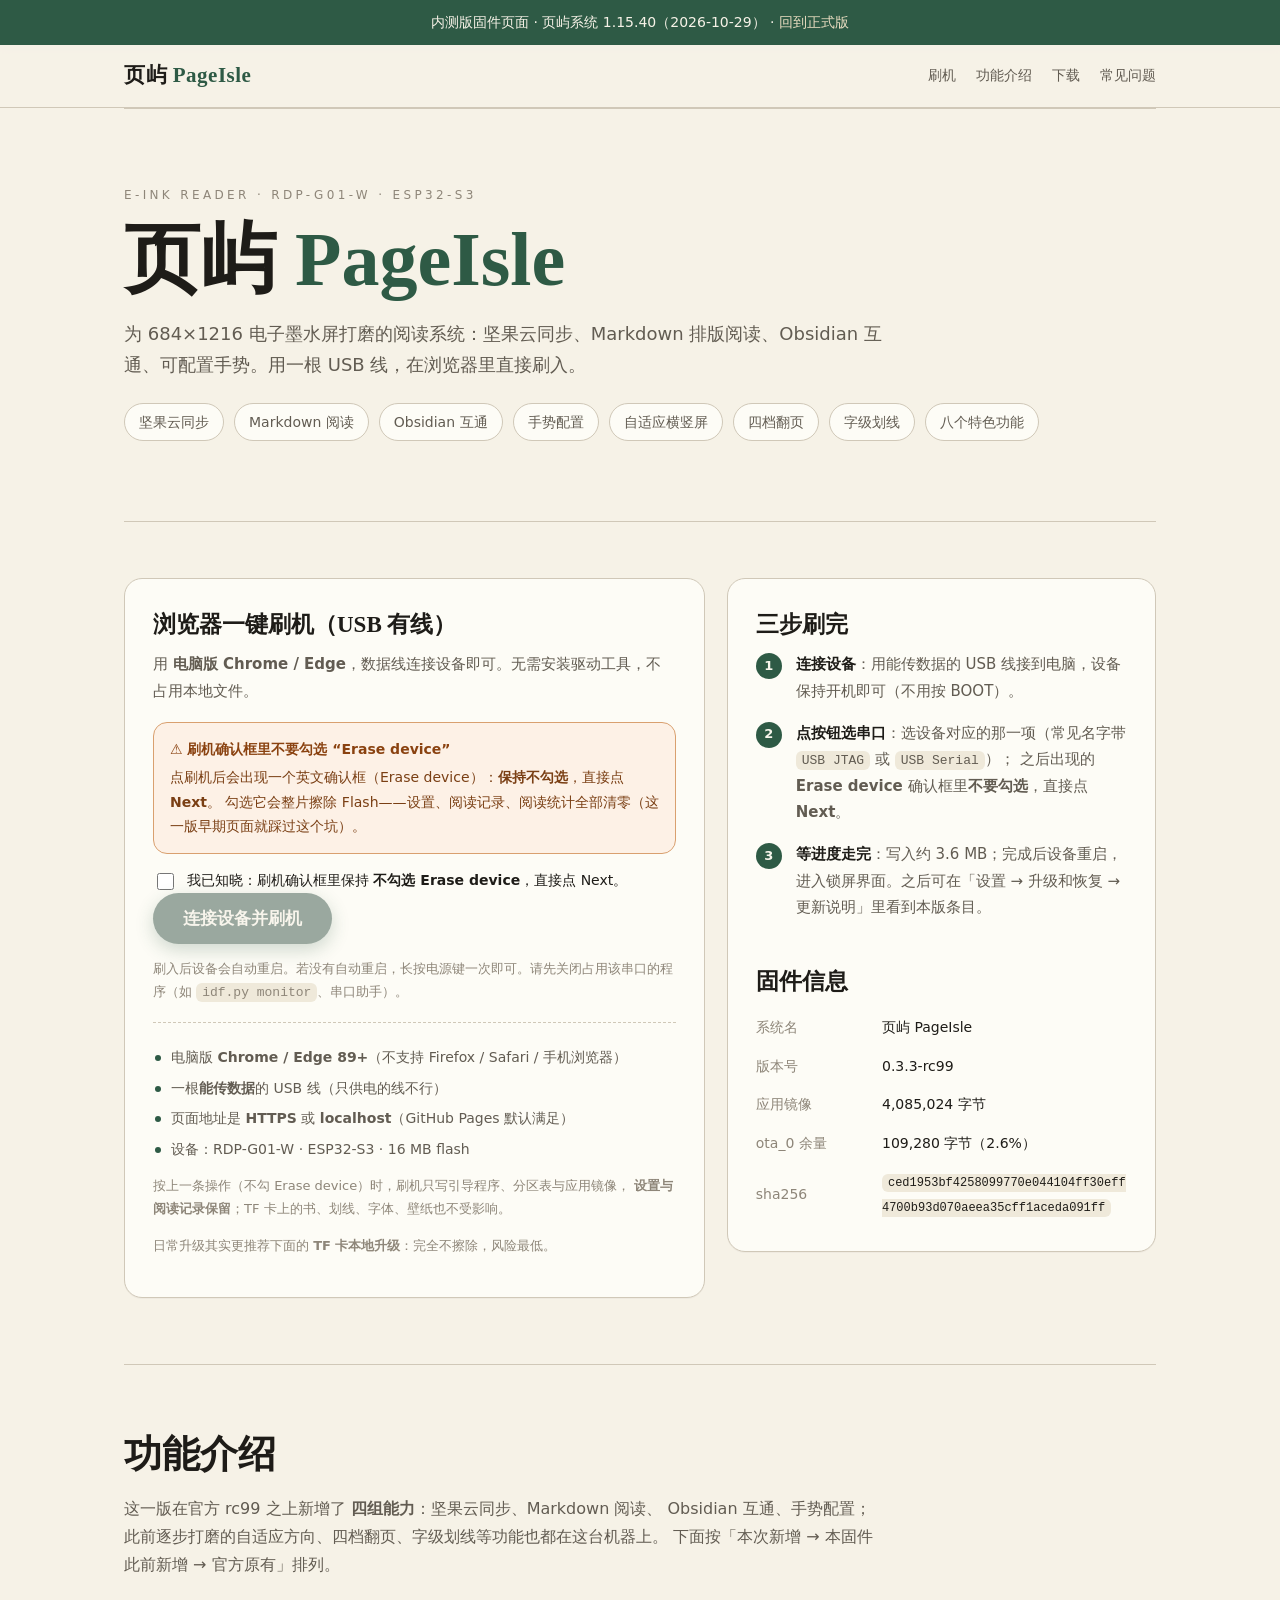
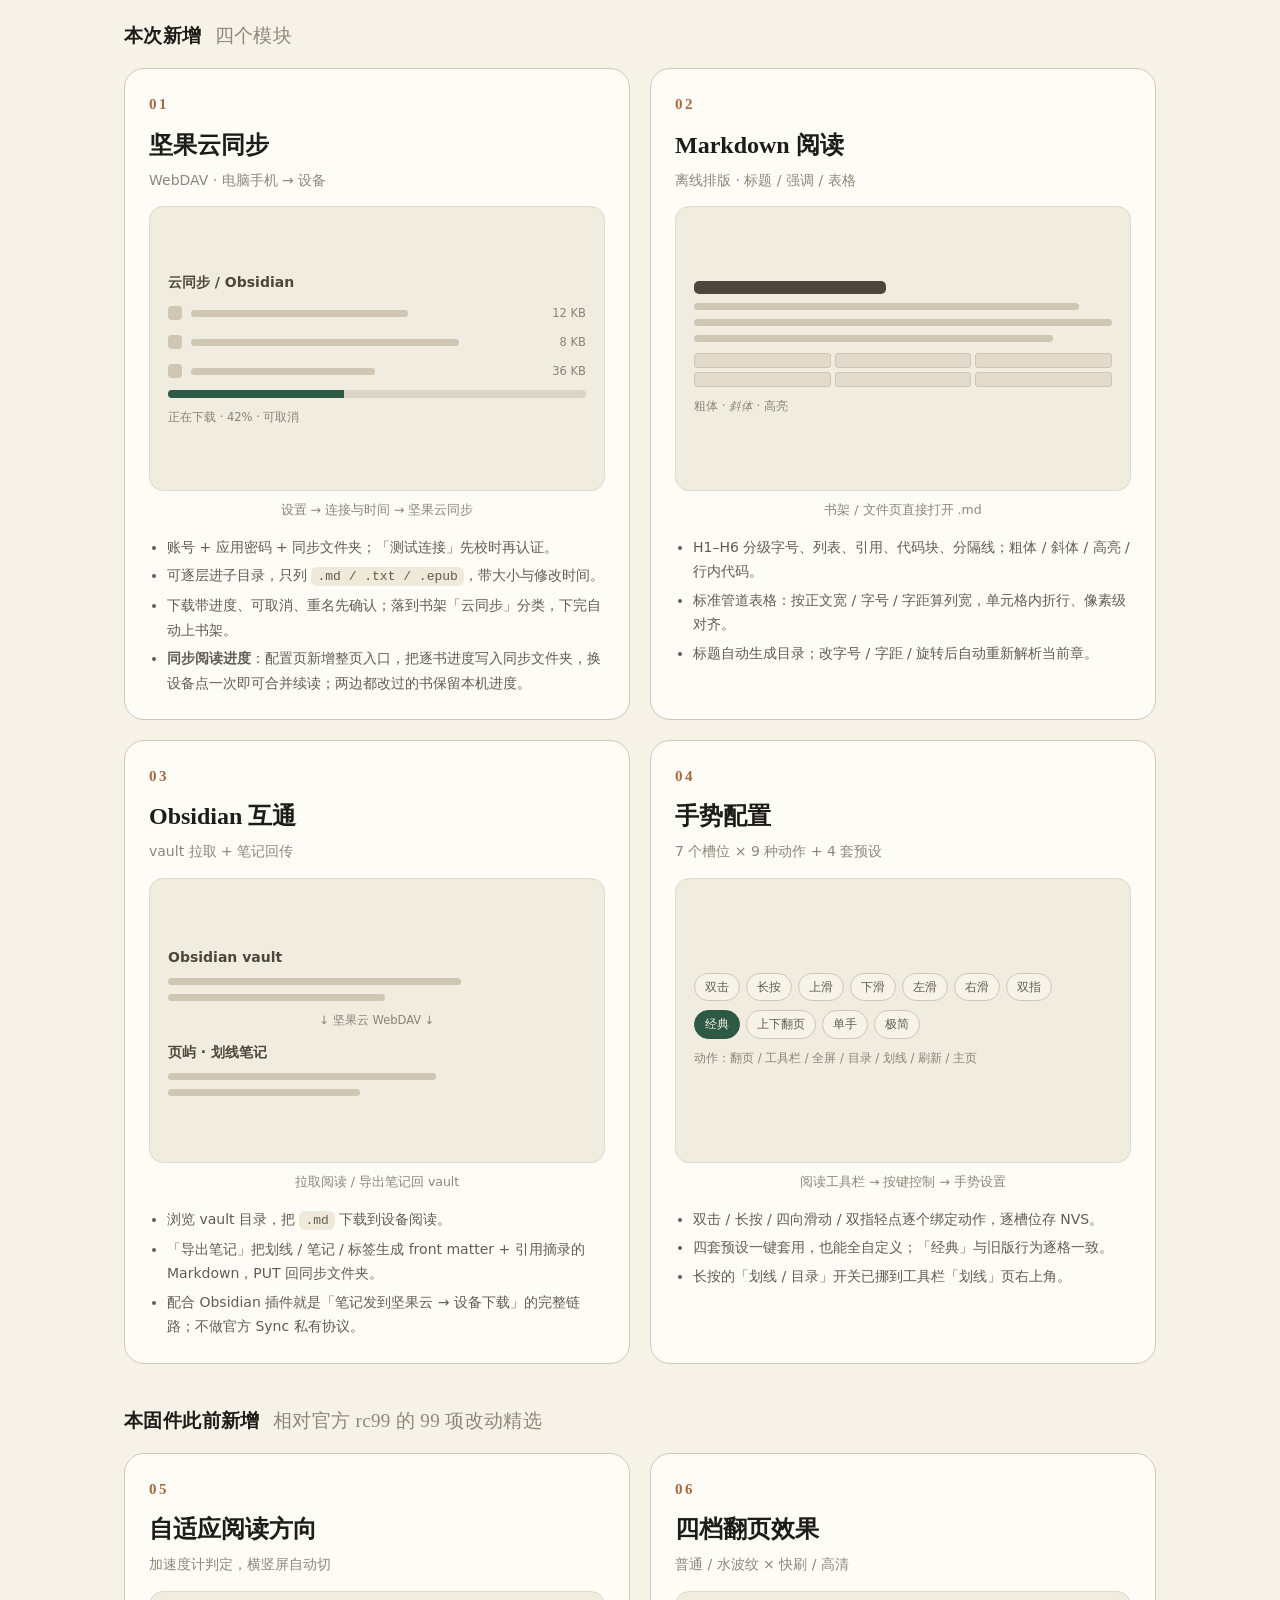
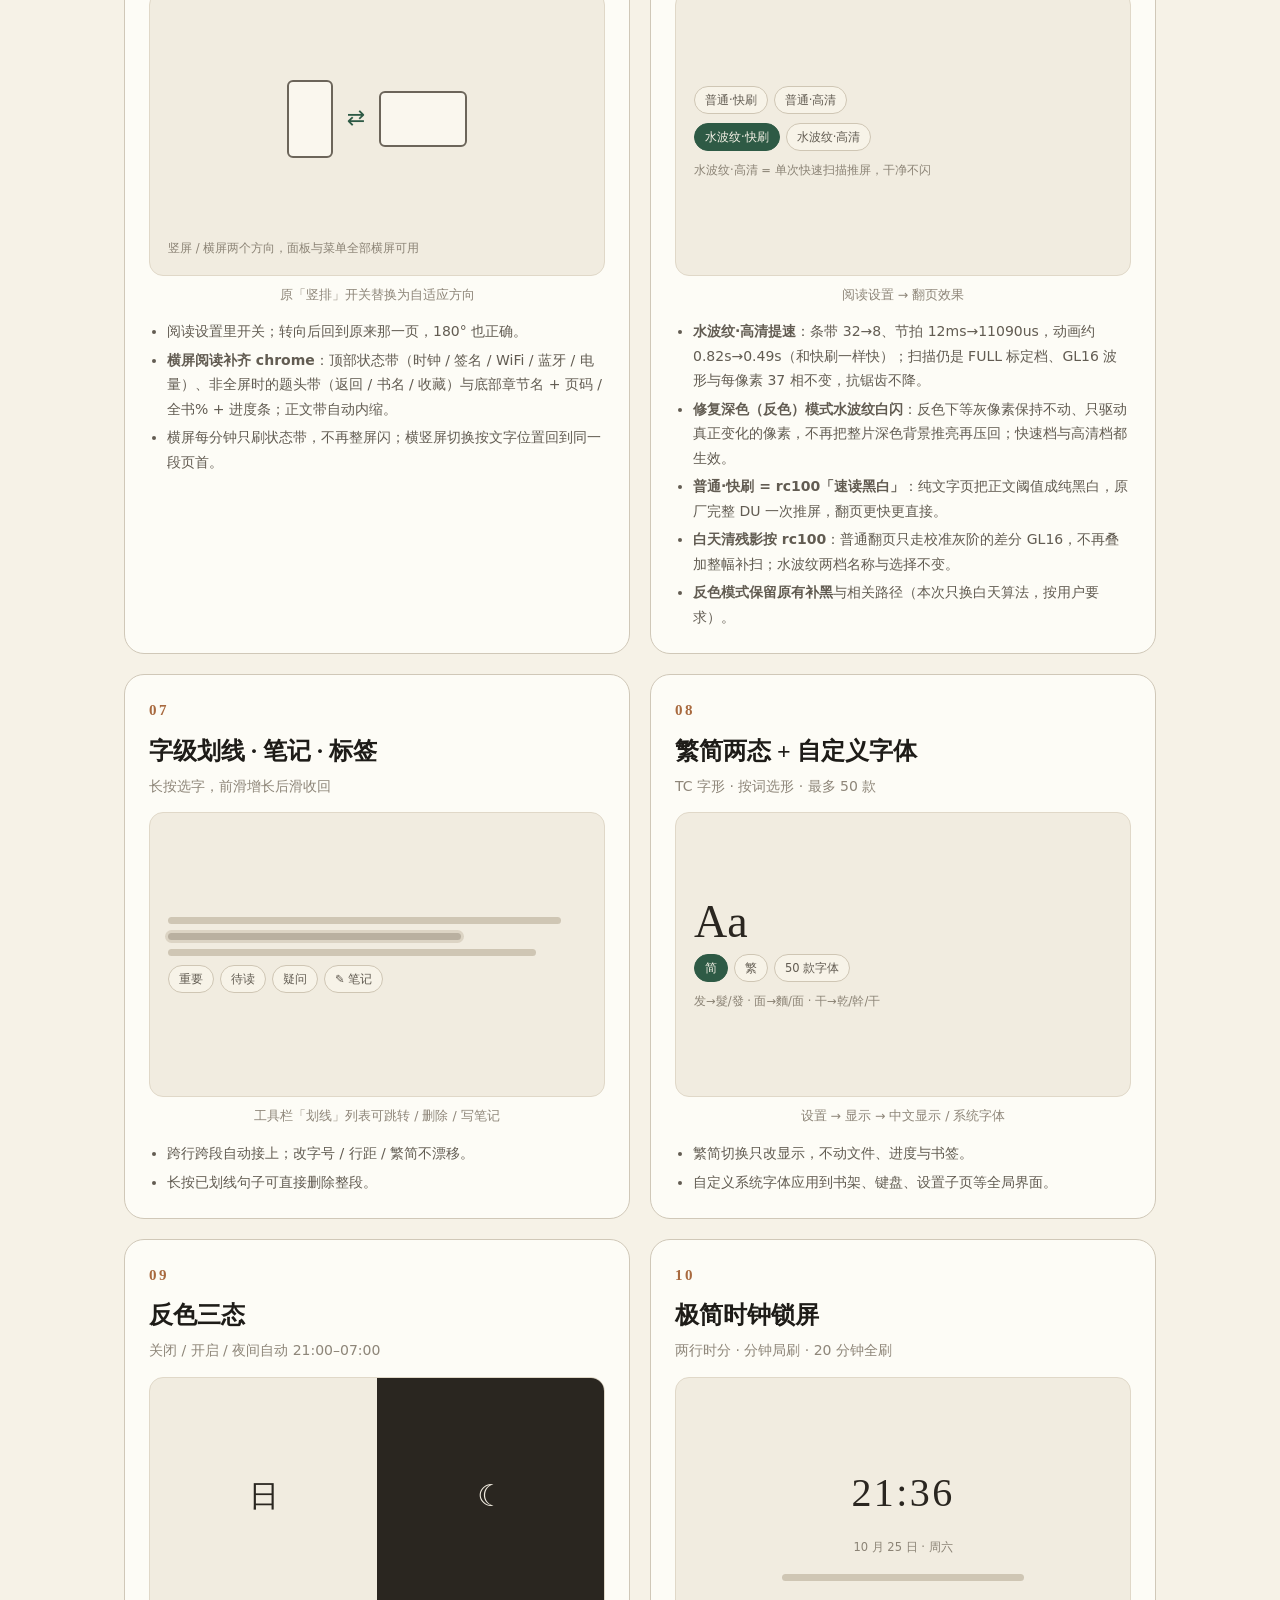
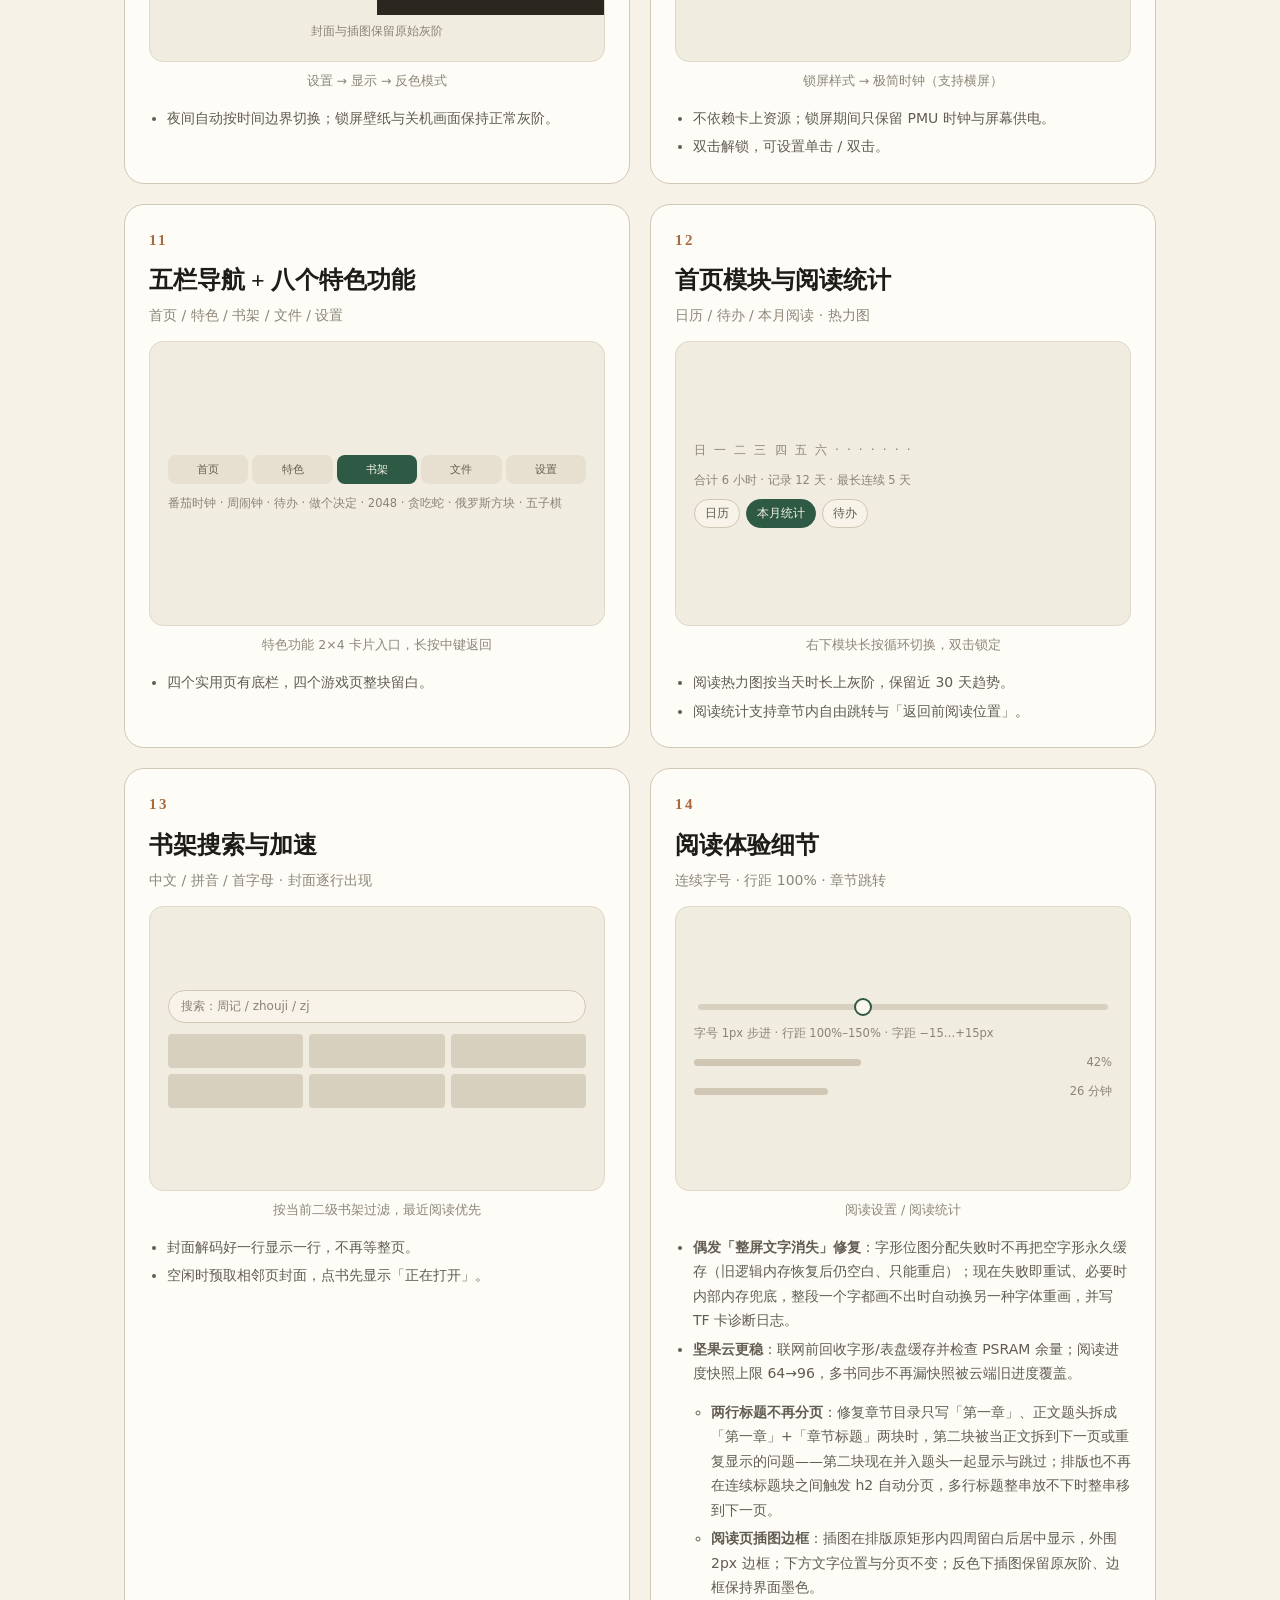
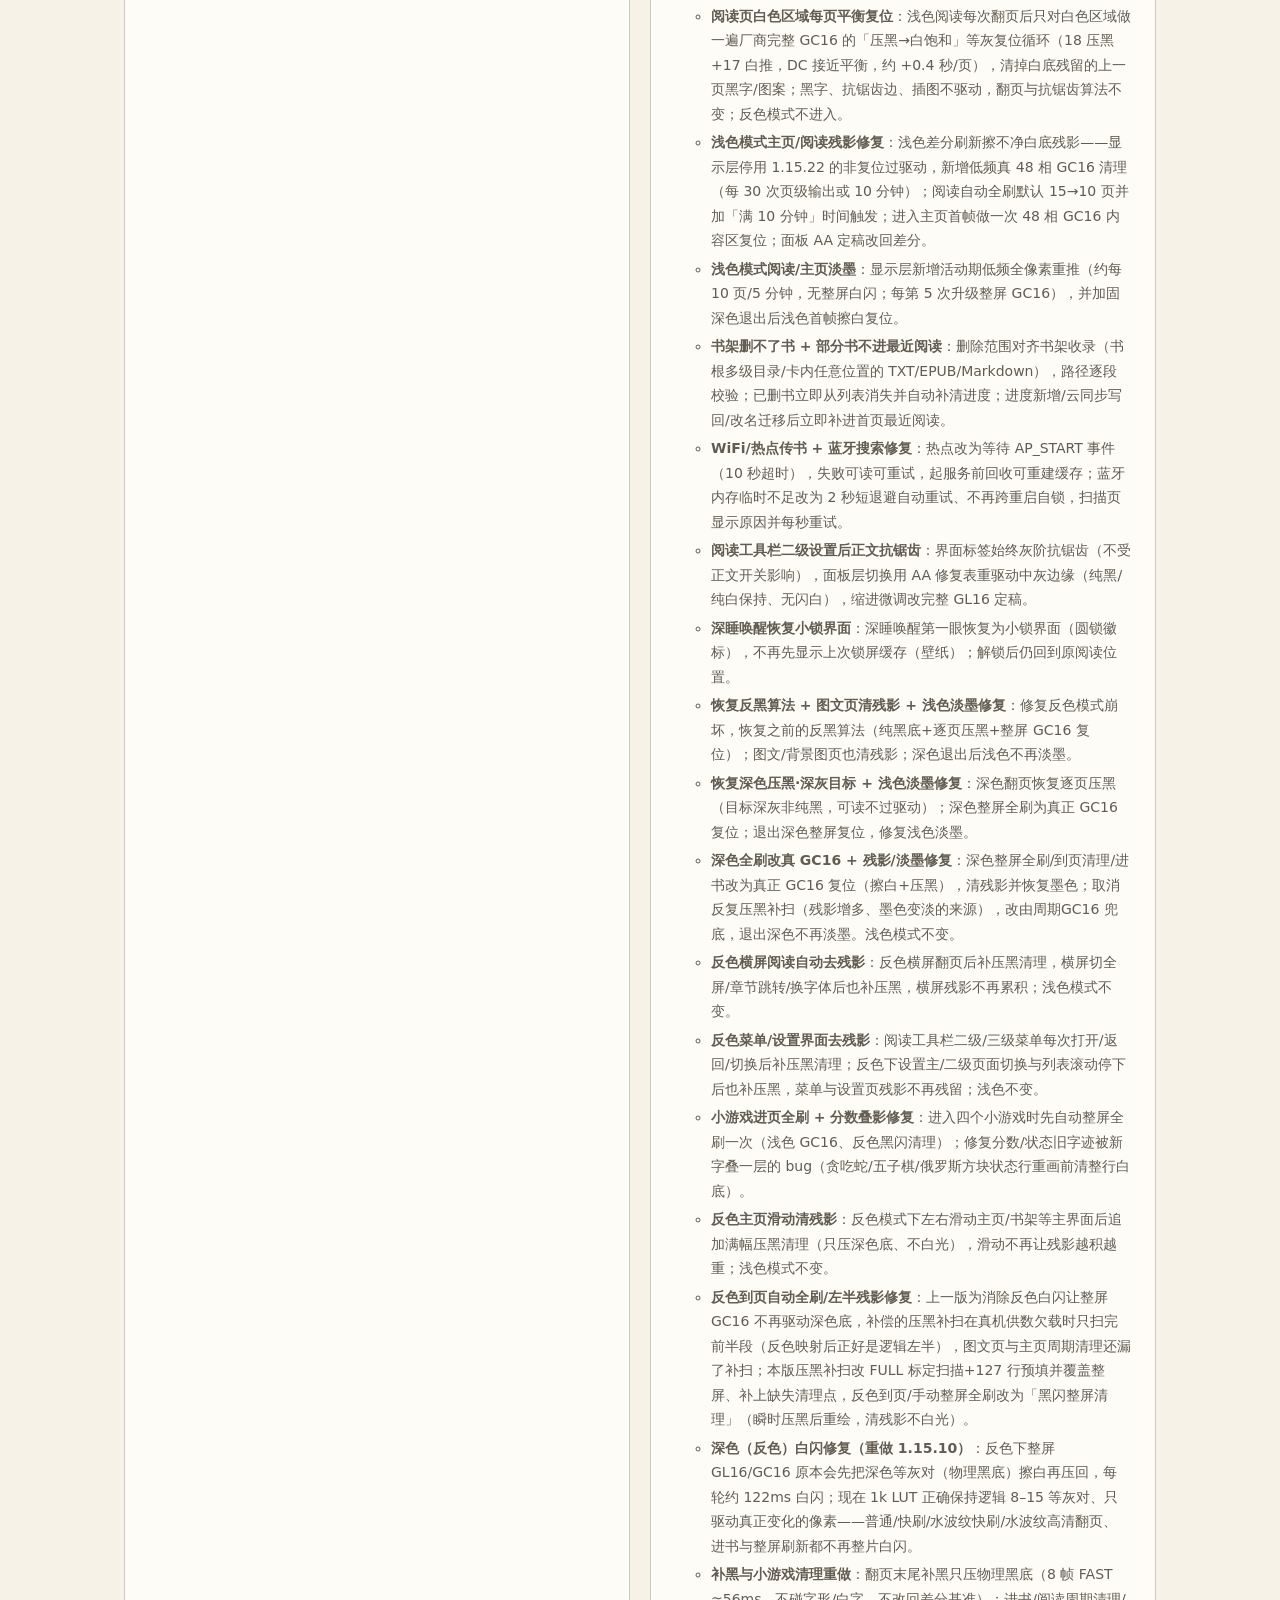
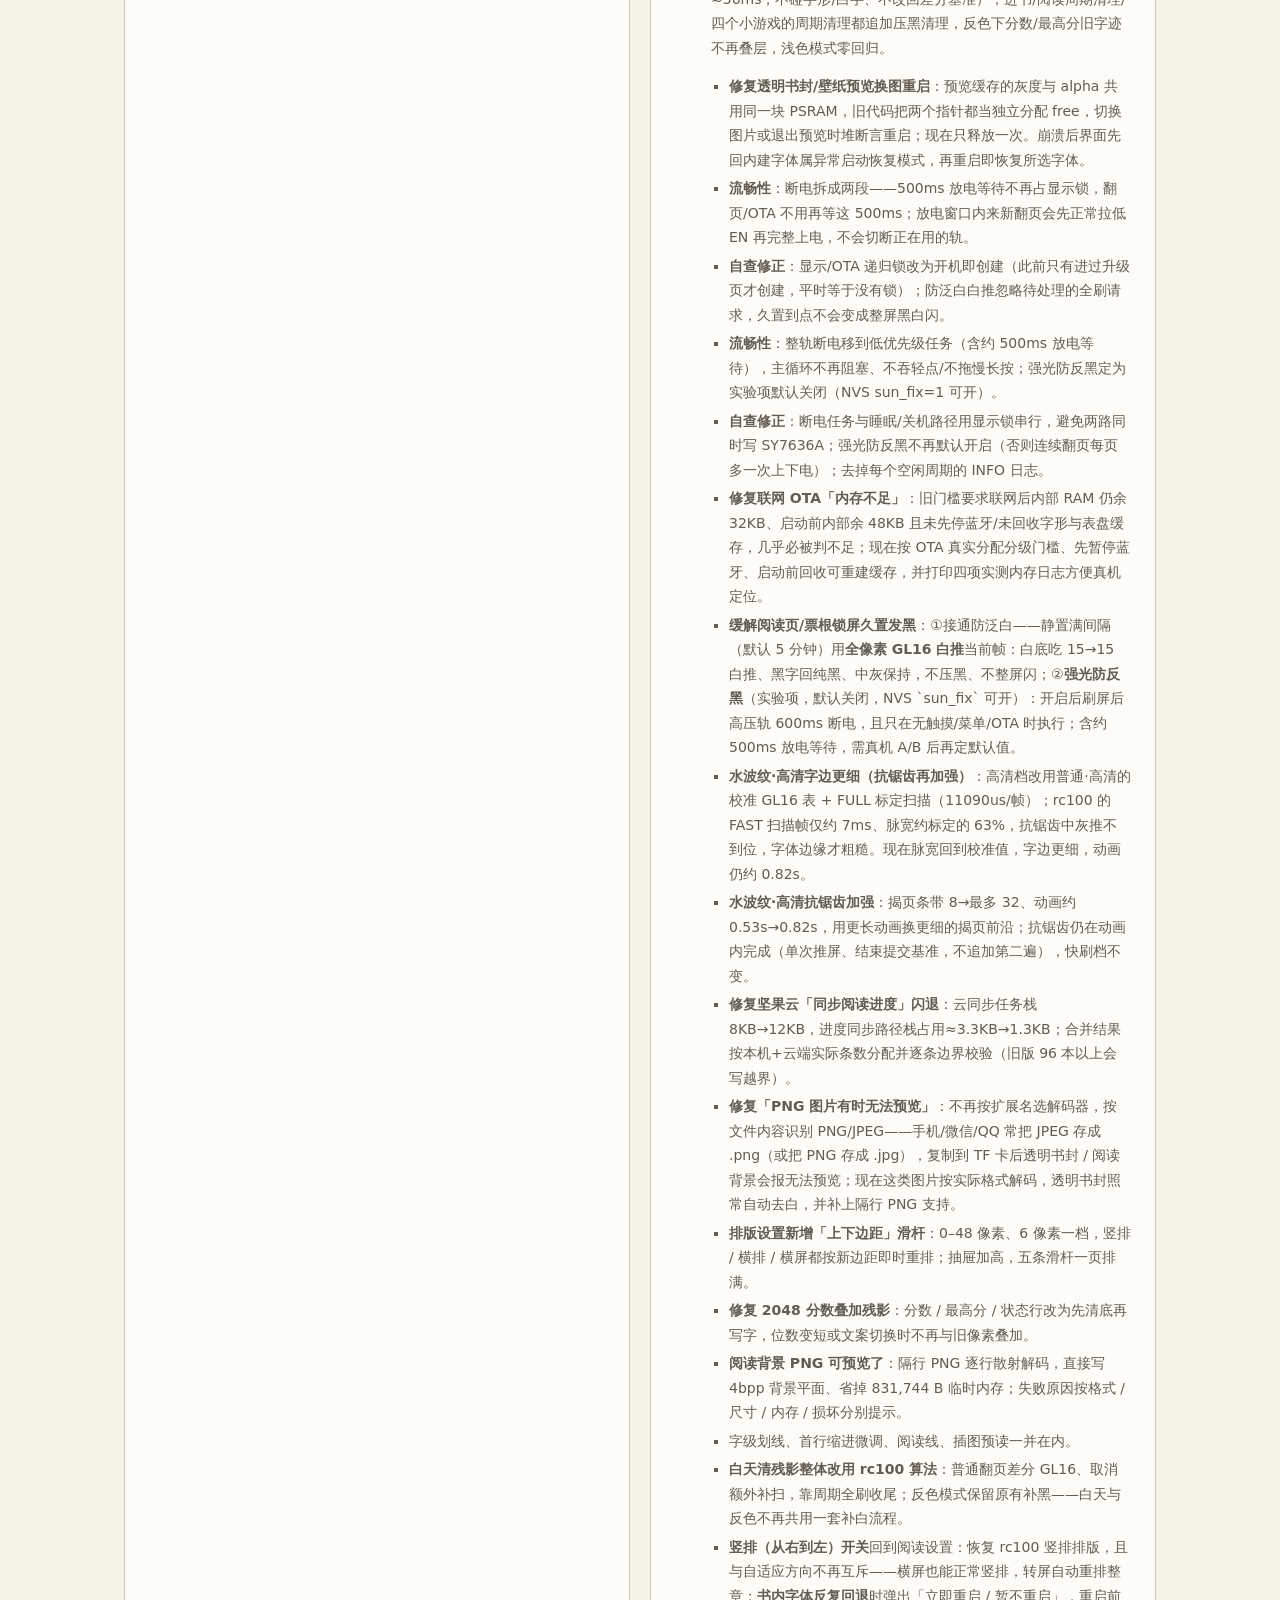
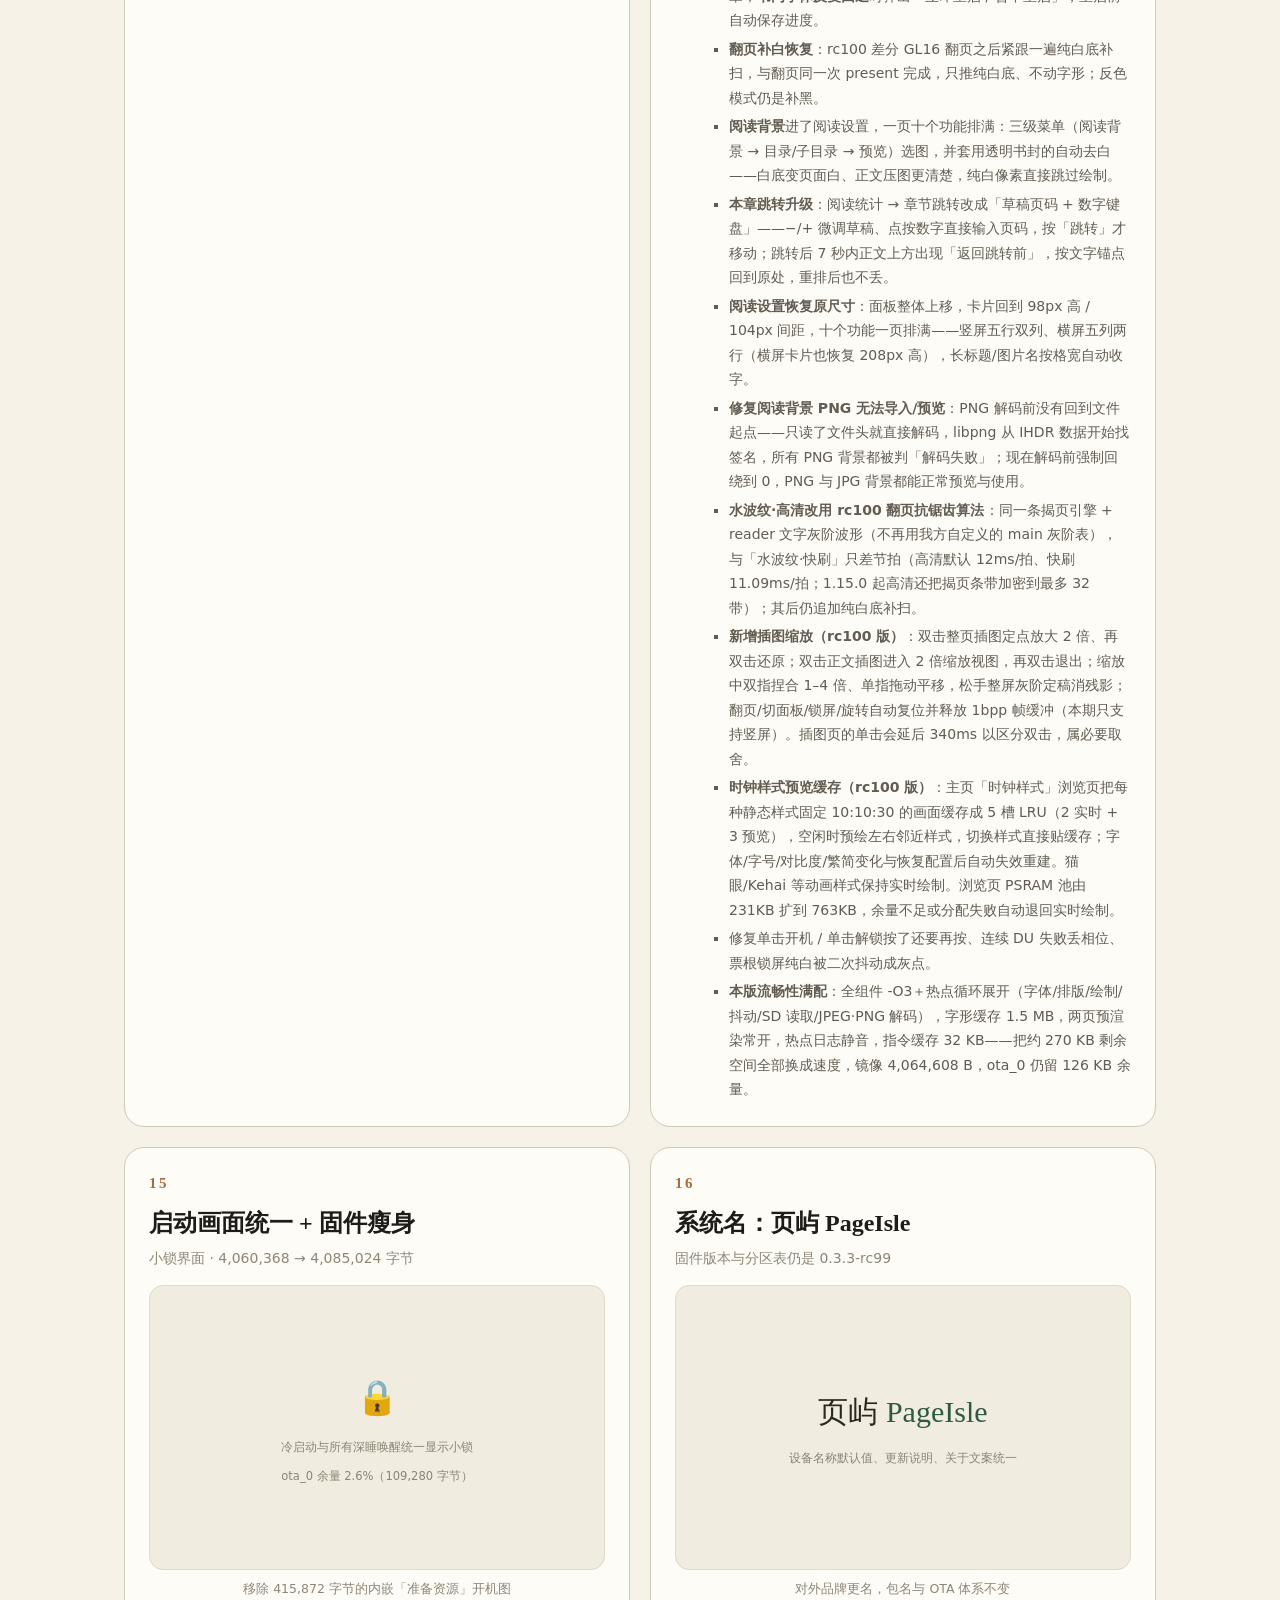
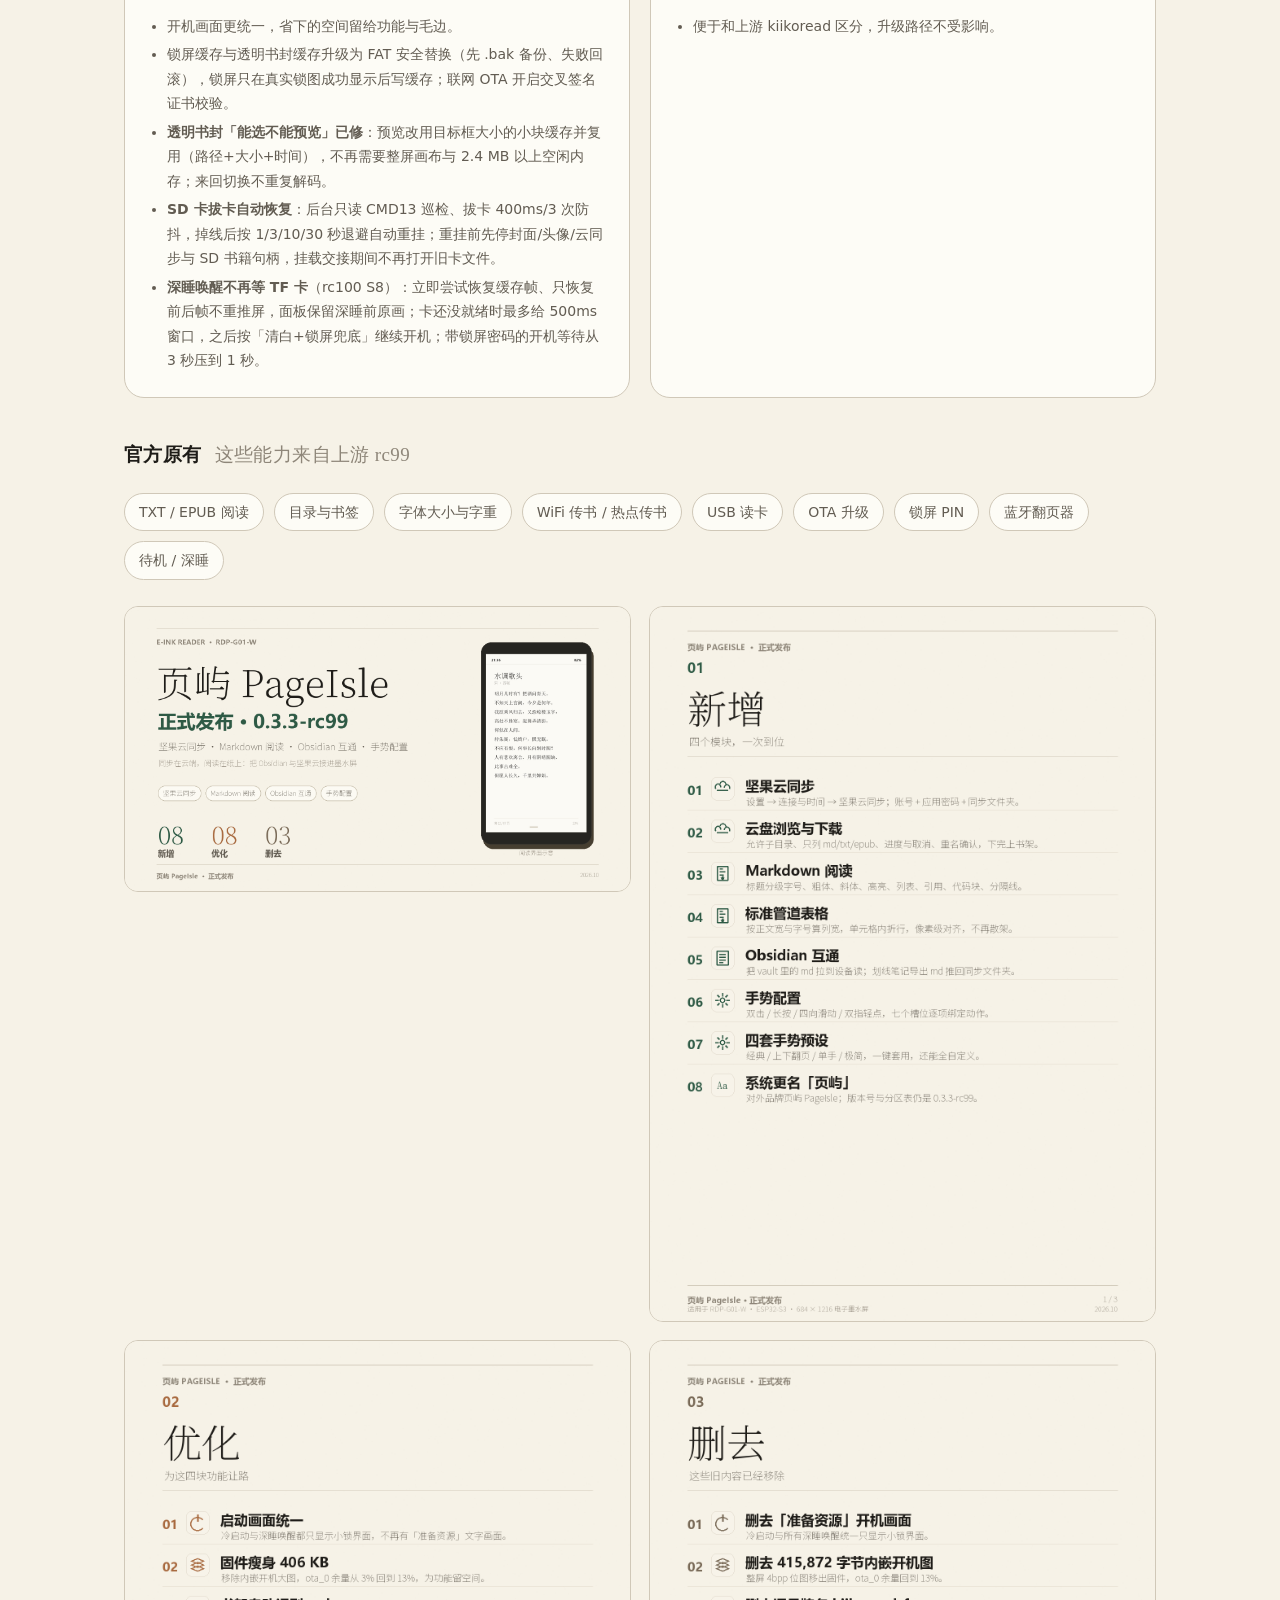
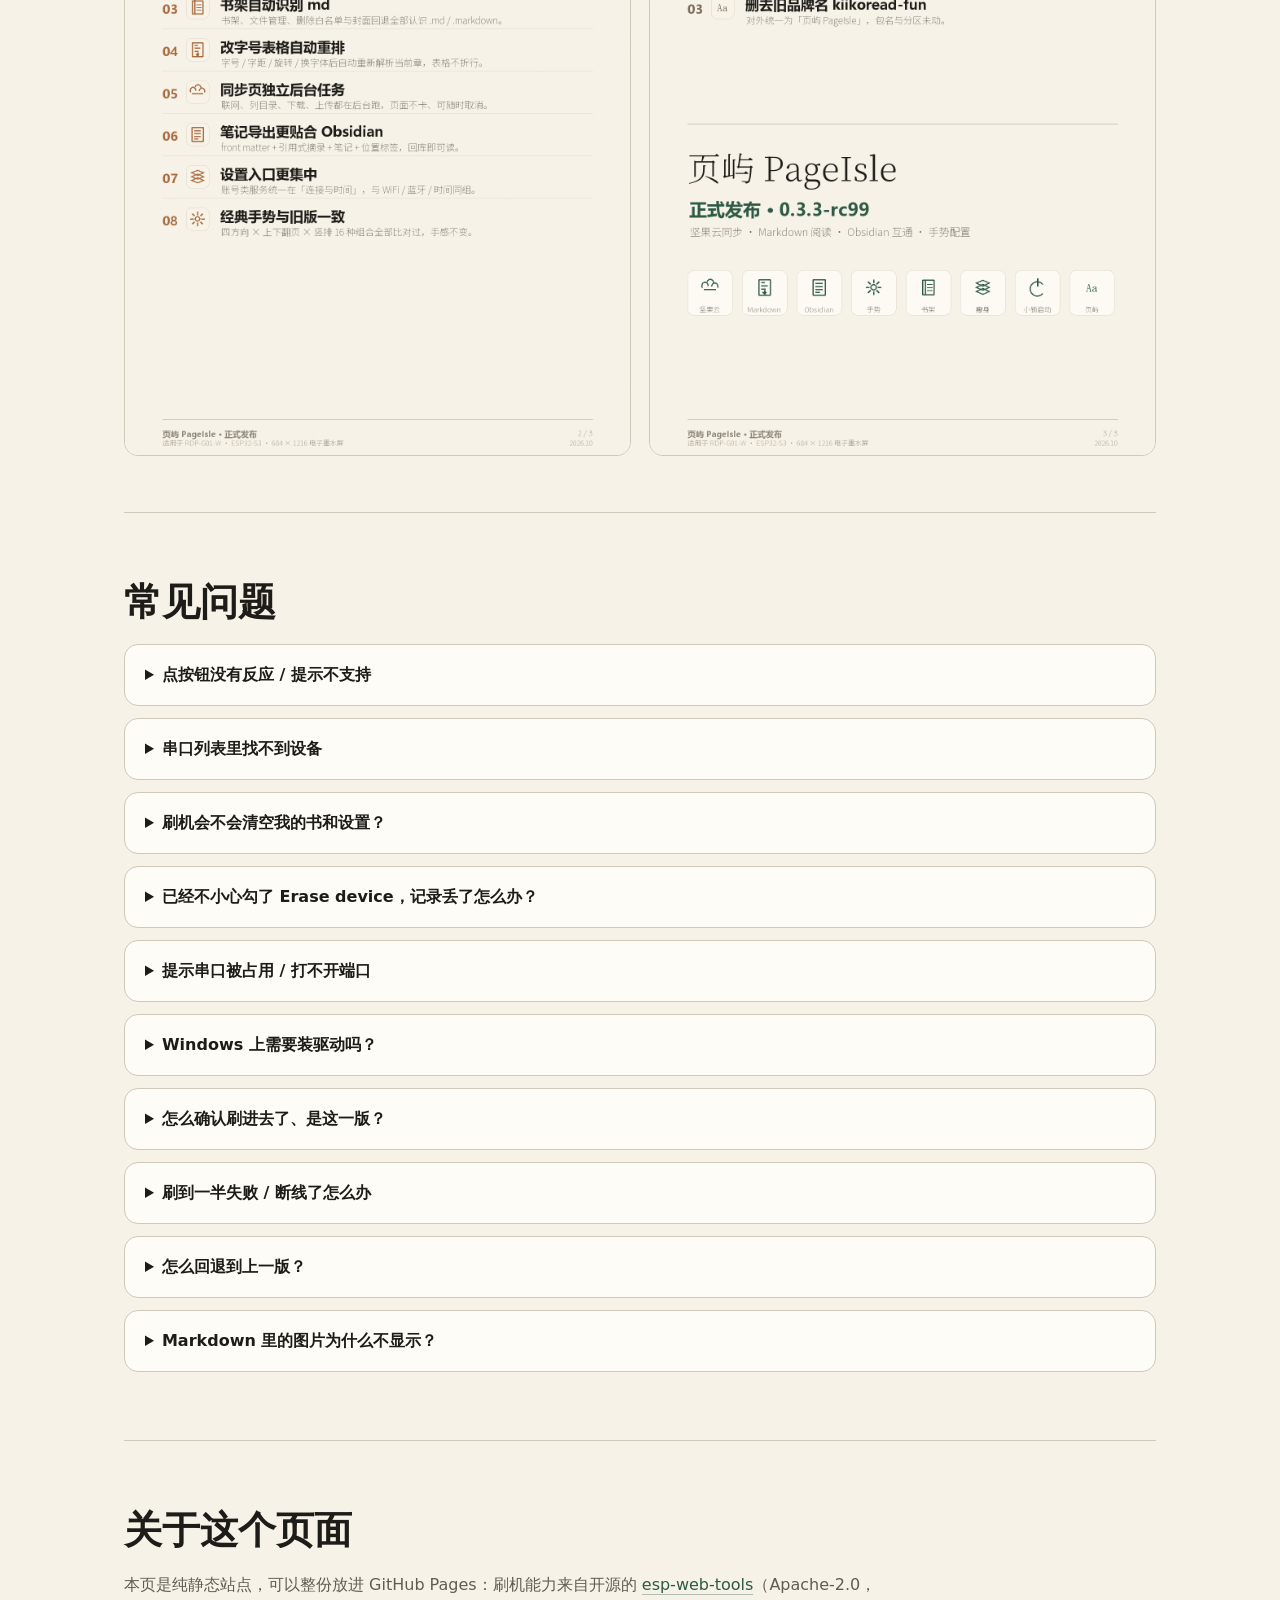
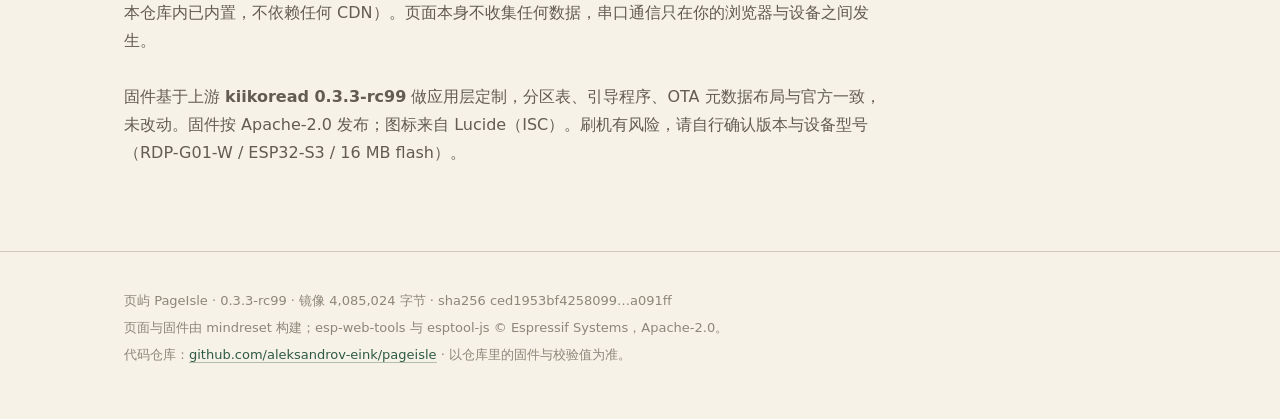
==== commit cfd5b22e: "页屿系统 1.15.40：两行标题不再被分页拆开（题头合并识别）" ====
--- a/beta/index.html
+++ b/beta/index.html
@@ -10,7 +10,7 @@
 <link rel="stylesheet" href="style.css">
 </head>
 <body>
-<div style="background:#2e5a45;color:#f6f2e7;padding:10px 16px;font-size:14px;text-align:center">内测版固件页面 · 页屿系统 1.15.39（2026-10-29） · <a style="color:#e8dcc0" href="../">回到正式版</a></div>
+<div style="background:#2e5a45;color:#f6f2e7;padding:10px 16px;font-size:14px;text-align:center">内测版固件页面 · 页屿系统 1.15.40（2026-10-29） · <a style="color:#e8dcc0" href="../">回到正式版</a></div>
 
 
 <header class="top">
@@ -84,9 +84,9 @@
       <table class="meta">
         <tr><th>系统名</th><td>页屿 PageIsle</td></tr>
         <tr><th>版本号</th><td>0.3.3-rc99</td></tr>
-        <tr><th>应用镜像</th><td>4,083,392 字节</td></tr>
-        <tr><th>ota_0 余量</th><td>110,912 字节（2.6%）</td></tr>
-        <tr><th>sha256</th><td><code>4482626e3bb5c3f9713824353e246d8b662fdd96a772aff4a3e42c323a0208a3</code></td></tr>
+        <tr><th>应用镜像</th><td>4,085,024 字节</td></tr>
+        <tr><th>ota_0 余量</th><td>109,280 字节（2.6%）</td></tr>
+        <tr><th>sha256</th><td><code>ced1953bf4258099770e044104ff30eff4700b93d070aeea35cff1aceda091ff</code></td></tr>
       </table>
     </div>
   </section>
@@ -346,18 +346,18 @@
           </div>
           <p class="promo-cap">阅读设置 / 阅读统计</p>
         </div>
-        <ul class="promo-list"><li><b>偶发「整屏文字消失」修复</b>：字形位图分配失败时不再把空字形永久缓存（旧逻辑内存恢复后仍空白、只能重启）；现在失败即重试、必要时内部内存兜底，整段一个字都画不出时自动换另一种字体重画，并写 TF 卡诊断日志。</li><li><b>坚果云更稳</b>：联网前回收字形/表盘缓存并检查 PSRAM 余量；阅读进度快照上限 64→96，多书同步不再漏快照被云端旧进度覆盖。</li><ul class="promo-list"><li><b>插图上下留白收细</b>：按反馈把图片上下的空白边框从 20px 收到 8px（左右保持 20px），图片略变高、图下与正文间距从半行收到四分之一行；其余（翻页不刷白/低频 GC16、防褪色只推白、标题不跨页、EPUB 目录/字号）保持不变。</li><li><b>阅读页插图边框</b>：插图在排版原矩形内四周留白后居中显示，外围 2px 边框；下方文字位置与分页不变；反色下插图保留原灰阶、边框保持界面墨色。</li><li><b>阅读页白色区域每页平衡复位</b>：浅色阅读每次翻页后只对白色区域做一遍厂商完整 GC16 的「压黑→白饱和」等灰复位循环（18 压黑+17 白推，DC 接近平衡，约 +0.4 秒/页），清掉白底残留的上一页黑字/图案；黑字、抗锯齿边、插图不驱动，翻页与抗锯齿算法不变；反色模式不进入。</li><li><b>浅色模式主页/阅读残影修复</b>：浅色差分刷新擦不净白底残影——显示层停用 1.15.22 的非复位过驱动，新增低频真 48 相 GC16 清理（每 30 次页级输出或 10 分钟）；阅读自动全刷默认 15→10 页并加「满 10 分钟」时间触发；进入主页首帧做一次 48 相 GC16 内容区复位；面板 AA 定稿改回差分。</li><li><b>浅色模式阅读/主页淡墨</b>：显示层新增活动期低频全像素重推（约每 10 页/5 分钟，无整屏白闪；每第 5 次升级整屏 GC16），并加固深色退出后浅色首帧擦白复位。</li><li><b>书架删不了书 + 部分书不进最近阅读</b>：删除范围对齐书架收录（书根多级目录/卡内任意位置的 TXT/EPUB/Markdown），路径逐段校验；已删书立即从列表消失并自动补清进度；进度新增/云同步写回/改名迁移后立即补进首页最近阅读。</li><li><b>WiFi/热点传书 + 蓝牙搜索修复</b>：热点改为等待 AP_START 事件（10 秒超时），失败可读可重试，起服务前回收可重建缓存；蓝牙内存临时不足改为 2 秒短退避自动重试、不再跨重启自锁，扫描页显示原因并每秒重试。</li><li><b>阅读工具栏二级设置后正文抗锯齿</b>：界面标签始终灰阶抗锯齿（不受正文开关影响），面板层切换用 AA 修复表重驱动中灰边缘（纯黑/纯白保持、无闪白），缩进微调改完整 GL16 定稿。</li><li><b>深睡唤醒恢复小锁界面</b>：深睡唤醒第一眼恢复为小锁界面（圆锁徽标），不再先显示上次锁屏缓存（壁纸）；解锁后仍回到原阅读位置。</li><li><b>恢复反黑算法 + 图文页清残影 + 浅色淡墨修复</b>：修复反色模式崩坏，恢复之前的反黑算法（纯黑底+逐页压黑+整屏 GC16 复位）；图文/背景图页也清残影；深色退出后浅色不再淡墨。</li><li><b>恢复深色压黑·深灰目标 + 浅色淡墨修复</b>：深色翻页恢复逐页压黑（目标深灰非纯黑，可读不过驱动）；深色整屏全刷为真正 GC16 复位；退出深色整屏复位，修复浅色淡墨。</li><li><b>深色全刷改真 GC16 + 残影/淡墨修复</b>：深色整屏全刷/到页清理/进书改为真正 GC16 复位（擦白+压黑），清残影并恢复墨色；取消反复压黑补扫（残影增多、墨色变淡的来源），改由周期GC16 兜底，退出深色不再淡墨。浅色模式不变。</li><li><b>反色横屏阅读自动去残影</b>：反色横屏翻页后补压黑清理，横屏切全屏/章节跳转/换字体后也补压黑，横屏残影不再累积；浅色模式不变。</li><li><b>反色菜单/设置界面去残影</b>：阅读工具栏二级/三级菜单每次打开/返回/切换后补压黑清理；反色下设置主/二级页面切换与列表滚动停下后也补压黑，菜单与设置页残影不再残留；浅色不变。</li><li><b>小游戏进页全刷 + 分数叠影修复</b>：进入四个小游戏时先自动整屏全刷一次（浅色 GC16、反色黑闪清理）；修复分数/状态旧字迹被新字叠一层的 bug（贪吃蛇/五子棋/俄罗斯方块状态行重画前清整行白底）。</li><li><b>反色主页滑动清残影</b>：反色模式下左右滑动主页/书架等主界面后追加满幅压黑清理（只压深色底、不白光），滑动不再让残影越积越重；浅色模式不变。</li><li><b>反色到页自动全刷/左半残影修复</b>：上一版为消除反色白闪让整屏 GC16 不再驱动深色底，补偿的压黑补扫在真机供数欠载时只扫完前半段（反色映射后正好是逻辑左半），图文页与主页周期清理还漏了补扫；本版压黑补扫改 FULL 标定扫描+127 行预填并覆盖整屏、补上缺失清理点，反色到页/手动整屏全刷改为「黑闪整屏清理」（瞬时压黑后重绘，清残影不白光）。</li><li><b>深色（反色）白闪修复（重做 1.15.10）</b>：反色下整屏 GL16/GC16 原本会先把深色等灰对（物理黑底）擦白再压回，每轮约 122ms 白闪；现在 1k LUT 正确保持逻辑 8–15 等灰对、只驱动真正变化的像素——普通/快刷/水波纹快刷/水波纹高清翻页、进书与整屏刷新都不再整片白闪。</li><li><b>补黑与小游戏清理重做</b>：翻页末尾补黑只压物理黑底（8 帧 FAST ≈56ms，不碰字形/白字、不改回差分基准）；进书/阅读周期清理/四个小游戏的周期清理都追加压黑清理，反色下分数/最高分旧字迹不再叠层，浅色模式零回归。</li><ul class="promo-list"><li><b>修复透明书封/壁纸预览换图重启</b>：预览缓存的灰度与 alpha 共用同一块 PSRAM，旧代码把两个指针都当独立分配 free，切换图片或退出预览时堆断言重启；现在只释放一次。崩溃后界面先回内建字体属异常启动恢复模式，再重启即恢复所选字体。</li><li><b>流畅性</b>：断电拆成两段——500ms 放电等待不再占显示锁，翻页/OTA 不用再等这 500ms；放电窗口内来新翻页会先正常拉低 EN 再完整上电，不会切断正在用的轨。</li><li><b>自查修正</b>：显示/OTA 递归锁改为开机即创建（此前只有进过升级页才创建，平时等于没有锁）；防泛白白推忽略待处理的全刷请求，久置到点不会变成整屏黑白闪。</li><li><b>流畅性</b>：整轨断电移到低优先级任务（含约 500ms 放电等待），主循环不再阻塞、不吞轻点/不拖慢长按；强光防反黑定为实验项默认关闭（NVS sun_fix=1 可开）。</li><li><b>自查修正</b>：断电任务与睡眠/关机路径用显示锁串行，避免两路同时写 SY7636A；强光防反黑不再默认开启（否则连续翻页每页多一次上下电）；去掉每个空闲周期的 INFO 日志。</li><li><b>修复联网 OTA「内存不足」</b>：旧门槛要求联网后内部 RAM 仍余 32KB、启动前内部余 48KB 且未先停蓝牙/未回收字形与表盘缓存，几乎必被判不足；现在按 OTA 真实分配分级门槛、先暂停蓝牙、启动前回收可重建缓存，并打印四项实测内存日志方便真机定位。</li><li><b>缓解阅读页/票根锁屏久置发黑</b>：①接通防泛白——静置满间隔（默认 5 分钟）用<b>全像素 GL16 白推</b>当前帧：白底吃 15→15 白推、黑字回纯黑、中灰保持，不压黑、不整屏闪；②<b>强光防反黑</b>（实验项，默认关闭，NVS `sun_fix` 可开）：开启后刷屏后高压轨 600ms 断电，且只在无触摸/菜单/OTA 时执行；含约 500ms 放电等待，需真机 A/B 后再定默认值。</li><li><b>水波纹·高清字边更细（抗锯齿再加强）</b>：高清档改用普通·高清的校准 GL16 表 + FULL 标定扫描（11090us/帧）；rc100 的 FAST 扫描帧仅约 7ms、脉宽约标定的 63%，抗锯齿中灰推不到位，字体边缘才粗糙。现在脉宽回到校准值，字边更细，动画仍约 0.82s。</li><li><b>水波纹·高清抗锯齿加强</b>：揭页条带 8→最多 32、动画约 0.53s→0.82s，用更长动画换更细的揭页前沿；抗锯齿仍在动画内完成（单次推屏、结束提交基准，不追加第二遍），快刷档不变。</li><li><b>修复坚果云「同步阅读进度」闪退</b>：云同步任务栈 8KB→12KB，进度同步路径栈占用≈3.3KB→1.3KB；合并结果按本机+云端实际条数分配并逐条边界校验（旧版 96 本以上会写越界）。</li><li><b>修复「PNG 图片有时无法预览」</b>：不再按扩展名选解码器，按文件内容识别 PNG/JPEG——手机/微信/QQ 常把 JPEG 存成 .png（或把 PNG 存成 .jpg），复制到 TF 卡后透明书封 / 阅读背景会报无法预览；现在这类图片按实际格式解码，透明书封照常自动去白，并补上隔行 PNG 支持。</li><li><b>排版设置新增「上下边距」滑杆</b>：0–48 像素、6 像素一档，竖排 / 横排 / 横屏都按新边距即时重排；抽屉加高，五条滑杆一页排满。</li><li><b>修复 2048 分数叠加残影</b>：分数 / 最高分 / 状态行改为先清底再写字，位数变短或文案切换时不再与旧像素叠加。</li><li><b>阅读背景 PNG 可预览了</b>：隔行 PNG 逐行散射解码，直接写 4bpp 背景平面、省掉 831,744 B 临时内存；失败原因按格式 / 尺寸 / 内存 / 损坏分别提示。</li><li>字级划线、首行缩进微调、阅读线、插图预读一并在内。</li><li><b>白天清残影整体改用 rc100 算法</b>：普通翻页差分 GL16、取消额外补扫，靠周期全刷收尾；反色模式保留原有补黑——白天与反色不再共用一套补白流程。</li><li><b>竖排（从右到左）开关</b>回到阅读设置：恢复 rc100 竖排排版，且与自适应方向不再互斥——横屏也能正常竖排，转屏自动重排整章；<b>书内字体反复回退</b>时弹出「立即重启 / 暂不重启」，重启前自动保存进度。</li><li><b>翻页补白恢复</b>：rc100 差分 GL16 翻页之后紧跟一遍纯白底补扫，与翻页同一次 present 完成，只推纯白底、不动字形；反色模式仍是补黑。</li><li><b>阅读背景</b>进了阅读设置，一页十个功能排满：三级菜单（阅读背景 → 目录/子目录 → 预览）选图，并套用透明书封的自动去白——白底变页面白、正文压图更清楚，纯白像素直接跳过绘制。</li><li><b>本章跳转升级</b>：阅读统计 → 章节跳转改成「草稿页码 + 数字键盘」——−/+ 微调草稿、点按数字直接输入页码，按「跳转」才移动；跳转后 7 秒内正文上方出现「返回跳转前」，按文字锚点回到原处，重排后也不丢。</li><li><b>阅读设置恢复原尺寸</b>：面板整体上移，卡片回到 98px 高 / 104px 间距，十个功能一页排满——竖屏五行双列、横屏五列两行（横屏卡片也恢复 208px 高），长标题/图片名按格宽自动收字。</li><li><b>修复阅读背景 PNG 无法导入/预览</b>：PNG 解码前没有回到文件起点——只读了文件头就直接解码，libpng 从 IHDR 数据开始找签名，所有 PNG 背景都被判「解码失败」；现在解码前强制回绕到 0，PNG 与 JPG 背景都能正常预览与使用。</li><li><b>水波纹·高清改用 rc100 翻页抗锯齿算法</b>：同一条揭页引擎 + reader 文字灰阶波形（不再用我方自定义的 main 灰阶表），与「水波纹·快刷」只差节拍（高清默认 12ms/拍、快刷 11.09ms/拍；1.15.0 起高清还把揭页条带加密到最多 32 带）；其后仍追加纯白底补扫。</li><li><b>新增插图缩放（rc100 版）</b>：双击整页插图定点放大 2 倍、再双击还原；双击正文插图进入 2 倍缩放视图，再双击退出；缩放中双指捏合 1–4 倍、单指拖动平移，松手整屏灰阶定稿消残影；翻页/切面板/锁屏/旋转自动复位并释放 1bpp 帧缓冲（本期只支持竖屏）。插图页的单击会延后 340ms 以区分双击，属必要取舍。</li><li><b>时钟样式预览缓存（rc100 版）</b>：主页「时钟样式」浏览页把每种静态样式固定 10:10:30 的画面缓存成 5 槽 LRU（2 实时 + 3 预览），空闲时预绘左右邻近样式，切换样式直接贴缓存；字体/字号/对比度/繁简变化与恢复配置后自动失效重建。猫眼/Kehai 等动画样式保持实时绘制。浏览页 PSRAM 池由 231KB 扩到 763KB，余量不足或分配失败自动退回实时绘制。</li><li>修复单击开机 / 单击解锁按了还要再按、连续 DU 失败丢相位、票根锁屏纯白被二次抖动成灰点。</li><li><b>本版流畅性满配</b>：全组件 -O3＋热点循环展开（字体/排版/绘制/抖动/SD 读取/JPEG·PNG 解码），字形缓存 1.5 MB，两页预渲染常开，热点日志静音，指令缓存 32 KB——把约 270 KB 剩余空间全部换成速度，镜像 4,064,608 B，ota_0 仍留 126 KB 余量。</li></ul>
+        <ul class="promo-list"><li><b>偶发「整屏文字消失」修复</b>：字形位图分配失败时不再把空字形永久缓存（旧逻辑内存恢复后仍空白、只能重启）；现在失败即重试、必要时内部内存兜底，整段一个字都画不出时自动换另一种字体重画，并写 TF 卡诊断日志。</li><li><b>坚果云更稳</b>：联网前回收字形/表盘缓存并检查 PSRAM 余量；阅读进度快照上限 64→96，多书同步不再漏快照被云端旧进度覆盖。</li><ul class="promo-list"><li><b>两行标题不再分页</b>：修复章节目录只写「第一章」、正文题头拆成「第一章」+「章节标题」两块时，第二块被当正文拆到下一页或重复显示的问题——第二块现在并入题头一起显示与跳过；排版也不再在连续标题块之间触发 h2 自动分页，多行标题整串放不下时整串移到下一页。</li><li><b>阅读页插图边框</b>：插图在排版原矩形内四周留白后居中显示，外围 2px 边框；下方文字位置与分页不变；反色下插图保留原灰阶、边框保持界面墨色。</li><li><b>阅读页白色区域每页平衡复位</b>：浅色阅读每次翻页后只对白色区域做一遍厂商完整 GC16 的「压黑→白饱和」等灰复位循环（18 压黑+17 白推，DC 接近平衡，约 +0.4 秒/页），清掉白底残留的上一页黑字/图案；黑字、抗锯齿边、插图不驱动，翻页与抗锯齿算法不变；反色模式不进入。</li><li><b>浅色模式主页/阅读残影修复</b>：浅色差分刷新擦不净白底残影——显示层停用 1.15.22 的非复位过驱动，新增低频真 48 相 GC16 清理（每 30 次页级输出或 10 分钟）；阅读自动全刷默认 15→10 页并加「满 10 分钟」时间触发；进入主页首帧做一次 48 相 GC16 内容区复位；面板 AA 定稿改回差分。</li><li><b>浅色模式阅读/主页淡墨</b>：显示层新增活动期低频全像素重推（约每 10 页/5 分钟，无整屏白闪；每第 5 次升级整屏 GC16），并加固深色退出后浅色首帧擦白复位。</li><li><b>书架删不了书 + 部分书不进最近阅读</b>：删除范围对齐书架收录（书根多级目录/卡内任意位置的 TXT/EPUB/Markdown），路径逐段校验；已删书立即从列表消失并自动补清进度；进度新增/云同步写回/改名迁移后立即补进首页最近阅读。</li><li><b>WiFi/热点传书 + 蓝牙搜索修复</b>：热点改为等待 AP_START 事件（10 秒超时），失败可读可重试，起服务前回收可重建缓存；蓝牙内存临时不足改为 2 秒短退避自动重试、不再跨重启自锁，扫描页显示原因并每秒重试。</li><li><b>阅读工具栏二级设置后正文抗锯齿</b>：界面标签始终灰阶抗锯齿（不受正文开关影响），面板层切换用 AA 修复表重驱动中灰边缘（纯黑/纯白保持、无闪白），缩进微调改完整 GL16 定稿。</li><li><b>深睡唤醒恢复小锁界面</b>：深睡唤醒第一眼恢复为小锁界面（圆锁徽标），不再先显示上次锁屏缓存（壁纸）；解锁后仍回到原阅读位置。</li><li><b>恢复反黑算法 + 图文页清残影 + 浅色淡墨修复</b>：修复反色模式崩坏，恢复之前的反黑算法（纯黑底+逐页压黑+整屏 GC16 复位）；图文/背景图页也清残影；深色退出后浅色不再淡墨。</li><li><b>恢复深色压黑·深灰目标 + 浅色淡墨修复</b>：深色翻页恢复逐页压黑（目标深灰非纯黑，可读不过驱动）；深色整屏全刷为真正 GC16 复位；退出深色整屏复位，修复浅色淡墨。</li><li><b>深色全刷改真 GC16 + 残影/淡墨修复</b>：深色整屏全刷/到页清理/进书改为真正 GC16 复位（擦白+压黑），清残影并恢复墨色；取消反复压黑补扫（残影增多、墨色变淡的来源），改由周期GC16 兜底，退出深色不再淡墨。浅色模式不变。</li><li><b>反色横屏阅读自动去残影</b>：反色横屏翻页后补压黑清理，横屏切全屏/章节跳转/换字体后也补压黑，横屏残影不再累积；浅色模式不变。</li><li><b>反色菜单/设置界面去残影</b>：阅读工具栏二级/三级菜单每次打开/返回/切换后补压黑清理；反色下设置主/二级页面切换与列表滚动停下后也补压黑，菜单与设置页残影不再残留；浅色不变。</li><li><b>小游戏进页全刷 + 分数叠影修复</b>：进入四个小游戏时先自动整屏全刷一次（浅色 GC16、反色黑闪清理）；修复分数/状态旧字迹被新字叠一层的 bug（贪吃蛇/五子棋/俄罗斯方块状态行重画前清整行白底）。</li><li><b>反色主页滑动清残影</b>：反色模式下左右滑动主页/书架等主界面后追加满幅压黑清理（只压深色底、不白光），滑动不再让残影越积越重；浅色模式不变。</li><li><b>反色到页自动全刷/左半残影修复</b>：上一版为消除反色白闪让整屏 GC16 不再驱动深色底，补偿的压黑补扫在真机供数欠载时只扫完前半段（反色映射后正好是逻辑左半），图文页与主页周期清理还漏了补扫；本版压黑补扫改 FULL 标定扫描+127 行预填并覆盖整屏、补上缺失清理点，反色到页/手动整屏全刷改为「黑闪整屏清理」（瞬时压黑后重绘，清残影不白光）。</li><li><b>深色（反色）白闪修复（重做 1.15.10）</b>：反色下整屏 GL16/GC16 原本会先把深色等灰对（物理黑底）擦白再压回，每轮约 122ms 白闪；现在 1k LUT 正确保持逻辑 8–15 等灰对、只驱动真正变化的像素——普通/快刷/水波纹快刷/水波纹高清翻页、进书与整屏刷新都不再整片白闪。</li><li><b>补黑与小游戏清理重做</b>：翻页末尾补黑只压物理黑底（8 帧 FAST ≈56ms，不碰字形/白字、不改回差分基准）；进书/阅读周期清理/四个小游戏的周期清理都追加压黑清理，反色下分数/最高分旧字迹不再叠层，浅色模式零回归。</li><ul class="promo-list"><li><b>修复透明书封/壁纸预览换图重启</b>：预览缓存的灰度与 alpha 共用同一块 PSRAM，旧代码把两个指针都当独立分配 free，切换图片或退出预览时堆断言重启；现在只释放一次。崩溃后界面先回内建字体属异常启动恢复模式，再重启即恢复所选字体。</li><li><b>流畅性</b>：断电拆成两段——500ms 放电等待不再占显示锁，翻页/OTA 不用再等这 500ms；放电窗口内来新翻页会先正常拉低 EN 再完整上电，不会切断正在用的轨。</li><li><b>自查修正</b>：显示/OTA 递归锁改为开机即创建（此前只有进过升级页才创建，平时等于没有锁）；防泛白白推忽略待处理的全刷请求，久置到点不会变成整屏黑白闪。</li><li><b>流畅性</b>：整轨断电移到低优先级任务（含约 500ms 放电等待），主循环不再阻塞、不吞轻点/不拖慢长按；强光防反黑定为实验项默认关闭（NVS sun_fix=1 可开）。</li><li><b>自查修正</b>：断电任务与睡眠/关机路径用显示锁串行，避免两路同时写 SY7636A；强光防反黑不再默认开启（否则连续翻页每页多一次上下电）；去掉每个空闲周期的 INFO 日志。</li><li><b>修复联网 OTA「内存不足」</b>：旧门槛要求联网后内部 RAM 仍余 32KB、启动前内部余 48KB 且未先停蓝牙/未回收字形与表盘缓存，几乎必被判不足；现在按 OTA 真实分配分级门槛、先暂停蓝牙、启动前回收可重建缓存，并打印四项实测内存日志方便真机定位。</li><li><b>缓解阅读页/票根锁屏久置发黑</b>：①接通防泛白——静置满间隔（默认 5 分钟）用<b>全像素 GL16 白推</b>当前帧：白底吃 15→15 白推、黑字回纯黑、中灰保持，不压黑、不整屏闪；②<b>强光防反黑</b>（实验项，默认关闭，NVS `sun_fix` 可开）：开启后刷屏后高压轨 600ms 断电，且只在无触摸/菜单/OTA 时执行；含约 500ms 放电等待，需真机 A/B 后再定默认值。</li><li><b>水波纹·高清字边更细（抗锯齿再加强）</b>：高清档改用普通·高清的校准 GL16 表 + FULL 标定扫描（11090us/帧）；rc100 的 FAST 扫描帧仅约 7ms、脉宽约标定的 63%，抗锯齿中灰推不到位，字体边缘才粗糙。现在脉宽回到校准值，字边更细，动画仍约 0.82s。</li><li><b>水波纹·高清抗锯齿加强</b>：揭页条带 8→最多 32、动画约 0.53s→0.82s，用更长动画换更细的揭页前沿；抗锯齿仍在动画内完成（单次推屏、结束提交基准，不追加第二遍），快刷档不变。</li><li><b>修复坚果云「同步阅读进度」闪退</b>：云同步任务栈 8KB→12KB，进度同步路径栈占用≈3.3KB→1.3KB；合并结果按本机+云端实际条数分配并逐条边界校验（旧版 96 本以上会写越界）。</li><li><b>修复「PNG 图片有时无法预览」</b>：不再按扩展名选解码器，按文件内容识别 PNG/JPEG——手机/微信/QQ 常把 JPEG 存成 .png（或把 PNG 存成 .jpg），复制到 TF 卡后透明书封 / 阅读背景会报无法预览；现在这类图片按实际格式解码，透明书封照常自动去白，并补上隔行 PNG 支持。</li><li><b>排版设置新增「上下边距」滑杆</b>：0–48 像素、6 像素一档，竖排 / 横排 / 横屏都按新边距即时重排；抽屉加高，五条滑杆一页排满。</li><li><b>修复 2048 分数叠加残影</b>：分数 / 最高分 / 状态行改为先清底再写字，位数变短或文案切换时不再与旧像素叠加。</li><li><b>阅读背景 PNG 可预览了</b>：隔行 PNG 逐行散射解码，直接写 4bpp 背景平面、省掉 831,744 B 临时内存；失败原因按格式 / 尺寸 / 内存 / 损坏分别提示。</li><li>字级划线、首行缩进微调、阅读线、插图预读一并在内。</li><li><b>白天清残影整体改用 rc100 算法</b>：普通翻页差分 GL16、取消额外补扫，靠周期全刷收尾；反色模式保留原有补黑——白天与反色不再共用一套补白流程。</li><li><b>竖排（从右到左）开关</b>回到阅读设置：恢复 rc100 竖排排版，且与自适应方向不再互斥——横屏也能正常竖排，转屏自动重排整章；<b>书内字体反复回退</b>时弹出「立即重启 / 暂不重启」，重启前自动保存进度。</li><li><b>翻页补白恢复</b>：rc100 差分 GL16 翻页之后紧跟一遍纯白底补扫，与翻页同一次 present 完成，只推纯白底、不动字形；反色模式仍是补黑。</li><li><b>阅读背景</b>进了阅读设置，一页十个功能排满：三级菜单（阅读背景 → 目录/子目录 → 预览）选图，并套用透明书封的自动去白——白底变页面白、正文压图更清楚，纯白像素直接跳过绘制。</li><li><b>本章跳转升级</b>：阅读统计 → 章节跳转改成「草稿页码 + 数字键盘」——−/+ 微调草稿、点按数字直接输入页码，按「跳转」才移动；跳转后 7 秒内正文上方出现「返回跳转前」，按文字锚点回到原处，重排后也不丢。</li><li><b>阅读设置恢复原尺寸</b>：面板整体上移，卡片回到 98px 高 / 104px 间距，十个功能一页排满——竖屏五行双列、横屏五列两行（横屏卡片也恢复 208px 高），长标题/图片名按格宽自动收字。</li><li><b>修复阅读背景 PNG 无法导入/预览</b>：PNG 解码前没有回到文件起点——只读了文件头就直接解码，libpng 从 IHDR 数据开始找签名，所有 PNG 背景都被判「解码失败」；现在解码前强制回绕到 0，PNG 与 JPG 背景都能正常预览与使用。</li><li><b>水波纹·高清改用 rc100 翻页抗锯齿算法</b>：同一条揭页引擎 + reader 文字灰阶波形（不再用我方自定义的 main 灰阶表），与「水波纹·快刷」只差节拍（高清默认 12ms/拍、快刷 11.09ms/拍；1.15.0 起高清还把揭页条带加密到最多 32 带）；其后仍追加纯白底补扫。</li><li><b>新增插图缩放（rc100 版）</b>：双击整页插图定点放大 2 倍、再双击还原；双击正文插图进入 2 倍缩放视图，再双击退出；缩放中双指捏合 1–4 倍、单指拖动平移，松手整屏灰阶定稿消残影；翻页/切面板/锁屏/旋转自动复位并释放 1bpp 帧缓冲（本期只支持竖屏）。插图页的单击会延后 340ms 以区分双击，属必要取舍。</li><li><b>时钟样式预览缓存（rc100 版）</b>：主页「时钟样式」浏览页把每种静态样式固定 10:10:30 的画面缓存成 5 槽 LRU（2 实时 + 3 预览），空闲时预绘左右邻近样式，切换样式直接贴缓存；字体/字号/对比度/繁简变化与恢复配置后自动失效重建。猫眼/Kehai 等动画样式保持实时绘制。浏览页 PSRAM 池由 231KB 扩到 763KB，余量不足或分配失败自动退回实时绘制。</li><li>修复单击开机 / 单击解锁按了还要再按、连续 DU 失败丢相位、票根锁屏纯白被二次抖动成灰点。</li><li><b>本版流畅性满配</b>：全组件 -O3＋热点循环展开（字体/排版/绘制/抖动/SD 读取/JPEG·PNG 解码），字形缓存 1.5 MB，两页预渲染常开，热点日志静音，指令缓存 32 KB——把约 270 KB 剩余空间全部换成速度，镜像 4,064,608 B，ota_0 仍留 126 KB 余量。</li></ul>
       </article>
 
       <article class="promo-card">
         <div class="promo-no">15</div>
         <h3>启动画面统一 + 固件瘦身</h3>
-        <p class="promo-sub">小锁界面 · 4,060,368 → 4,083,392 字节</p>
+        <p class="promo-sub">小锁界面 · 4,060,368 → 4,085,024 字节</p>
         <div class="promo-shot">
           <div class="mock center">
             <div class="m-lock">🔒</div>
             <div class="m-meta2">冷启动与所有深睡唤醒统一显示小锁</div>
-            <div class="m-meta2">ota_0 余量 2.6%（110,912 字节）</div>
+            <div class="m-meta2">ota_0 余量 2.6%（109,280 字节）</div>
           </div>
           <p class="promo-cap">移除 415,872 字节的内嵌「准备资源」开机图</p>
         </div>
@@ -450,7 +450,7 @@
 
 <footer>
   <div class="wrap">
-    <p>页屿 PageIsle · 0.3.3-rc99 · 镜像 4,083,392 字节 · sha256 4482626e3bb5c3f9…0208a3</p>
+    <p>页屿 PageIsle · 0.3.3-rc99 · 镜像 4,085,024 字节 · sha256 ced1953bf4258099…a091ff</p>
     <p>页面与固件由 mindreset 构建；esp-web-tools 与 esptool-js © Espressif Systems，Apache-2.0。</p>
     <p>代码仓库：<a href="https://github.com/aleksandrov-eink/pageisle" target="_blank" rel="noopener">github.com/aleksandrov-eink/pageisle</a> · 以仓库里的固件与校验值为准。</p>
   </div>
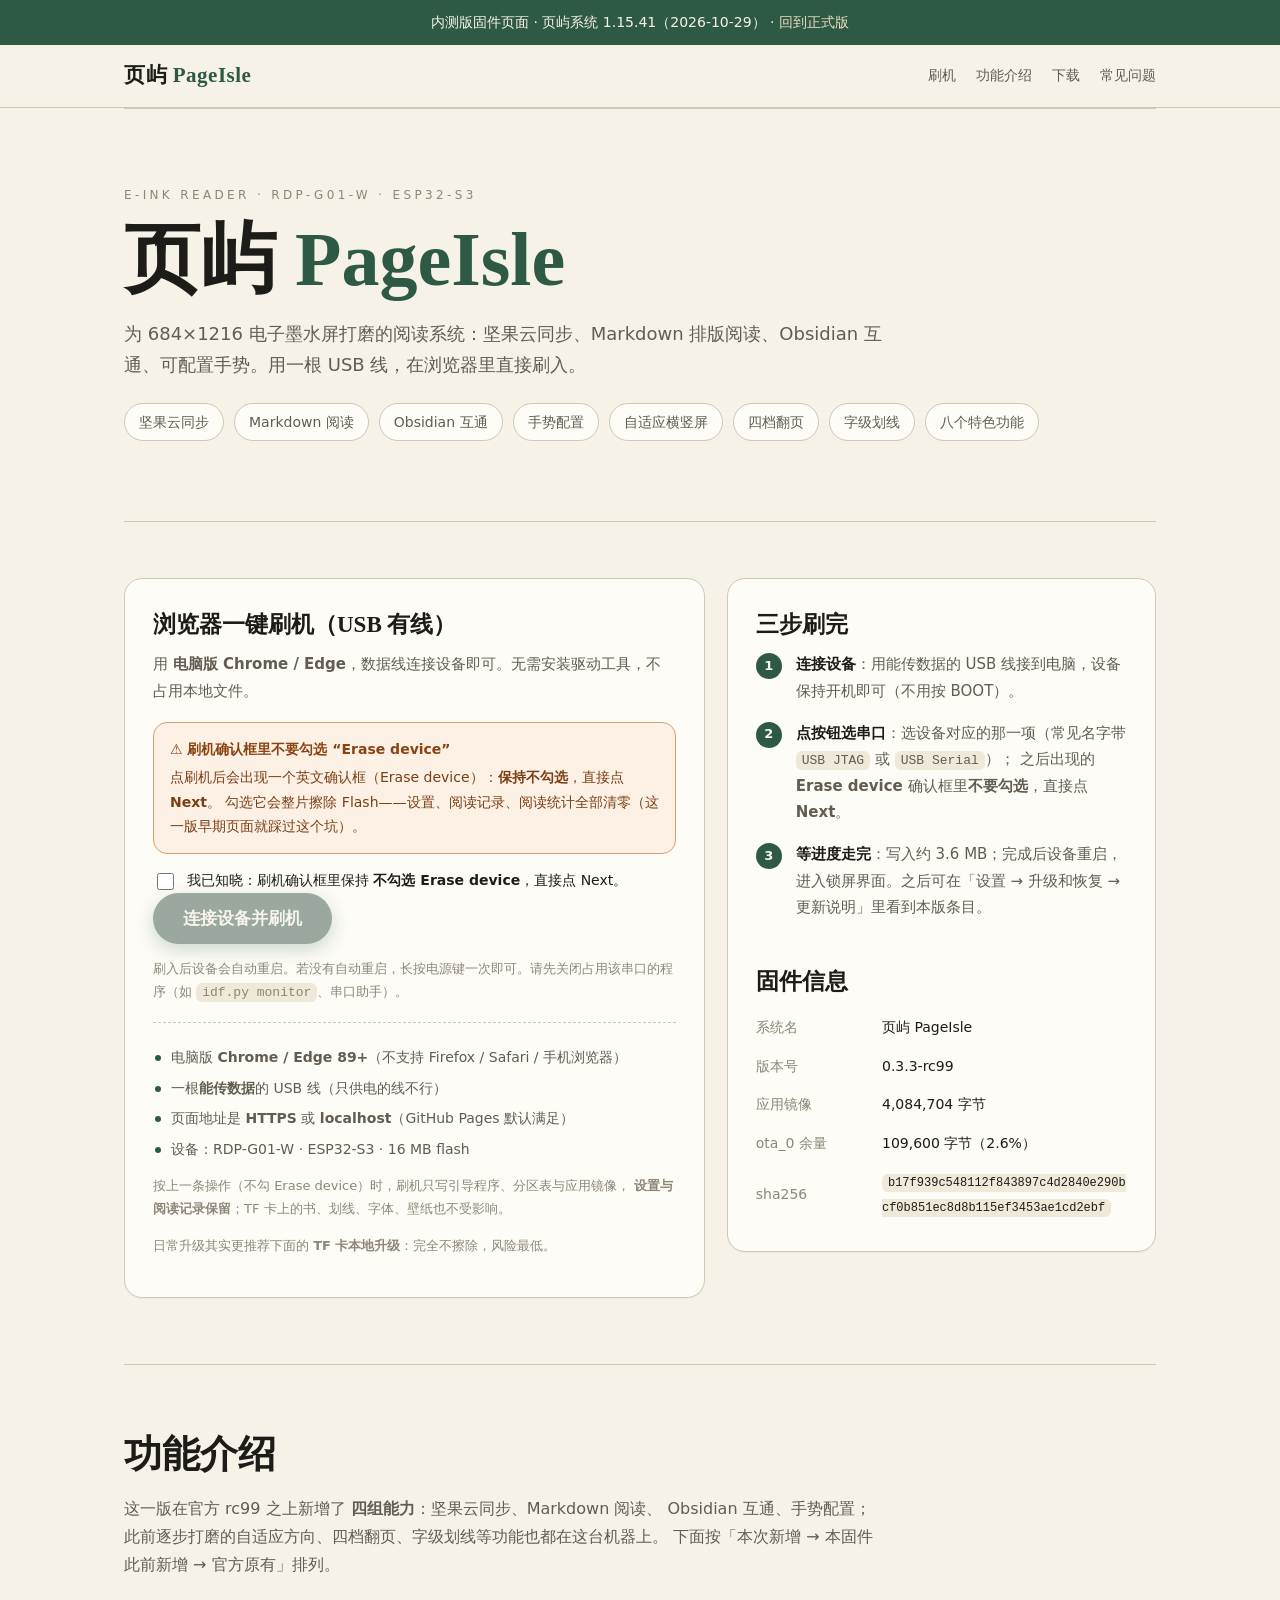
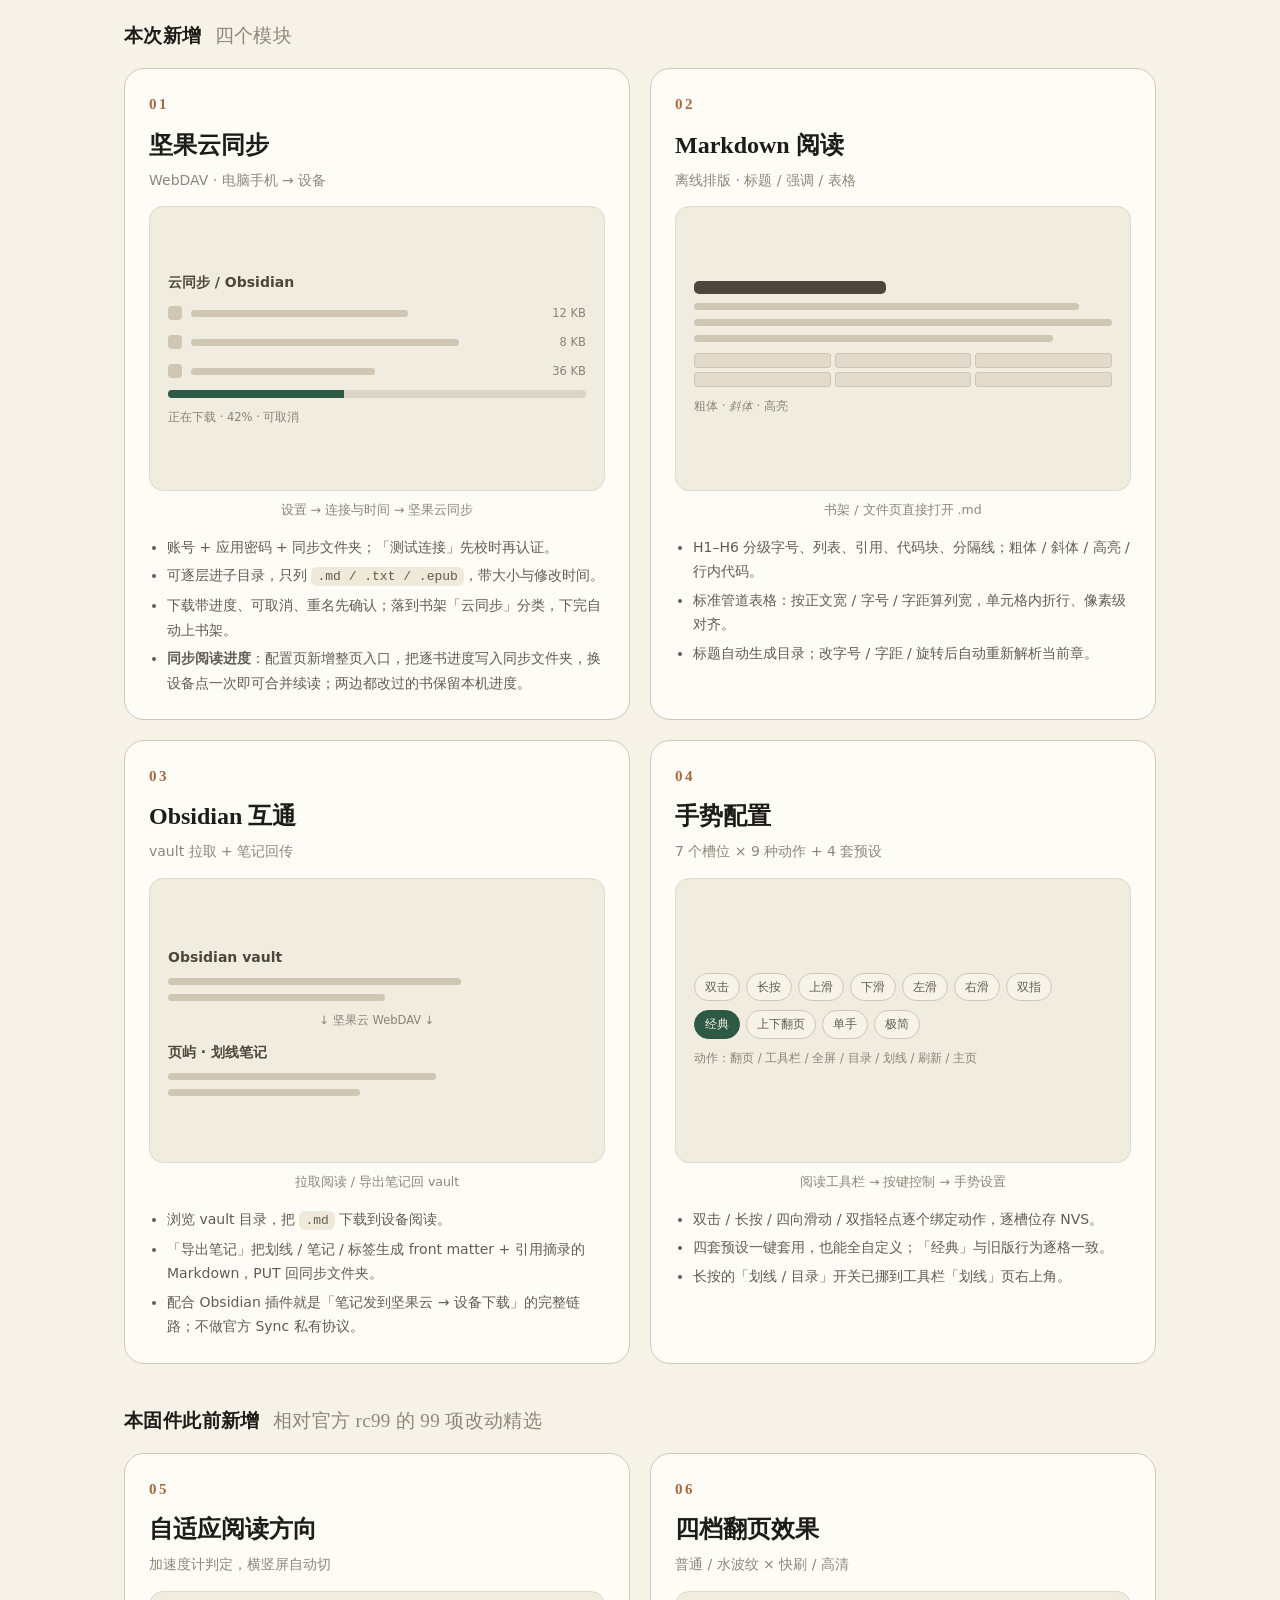
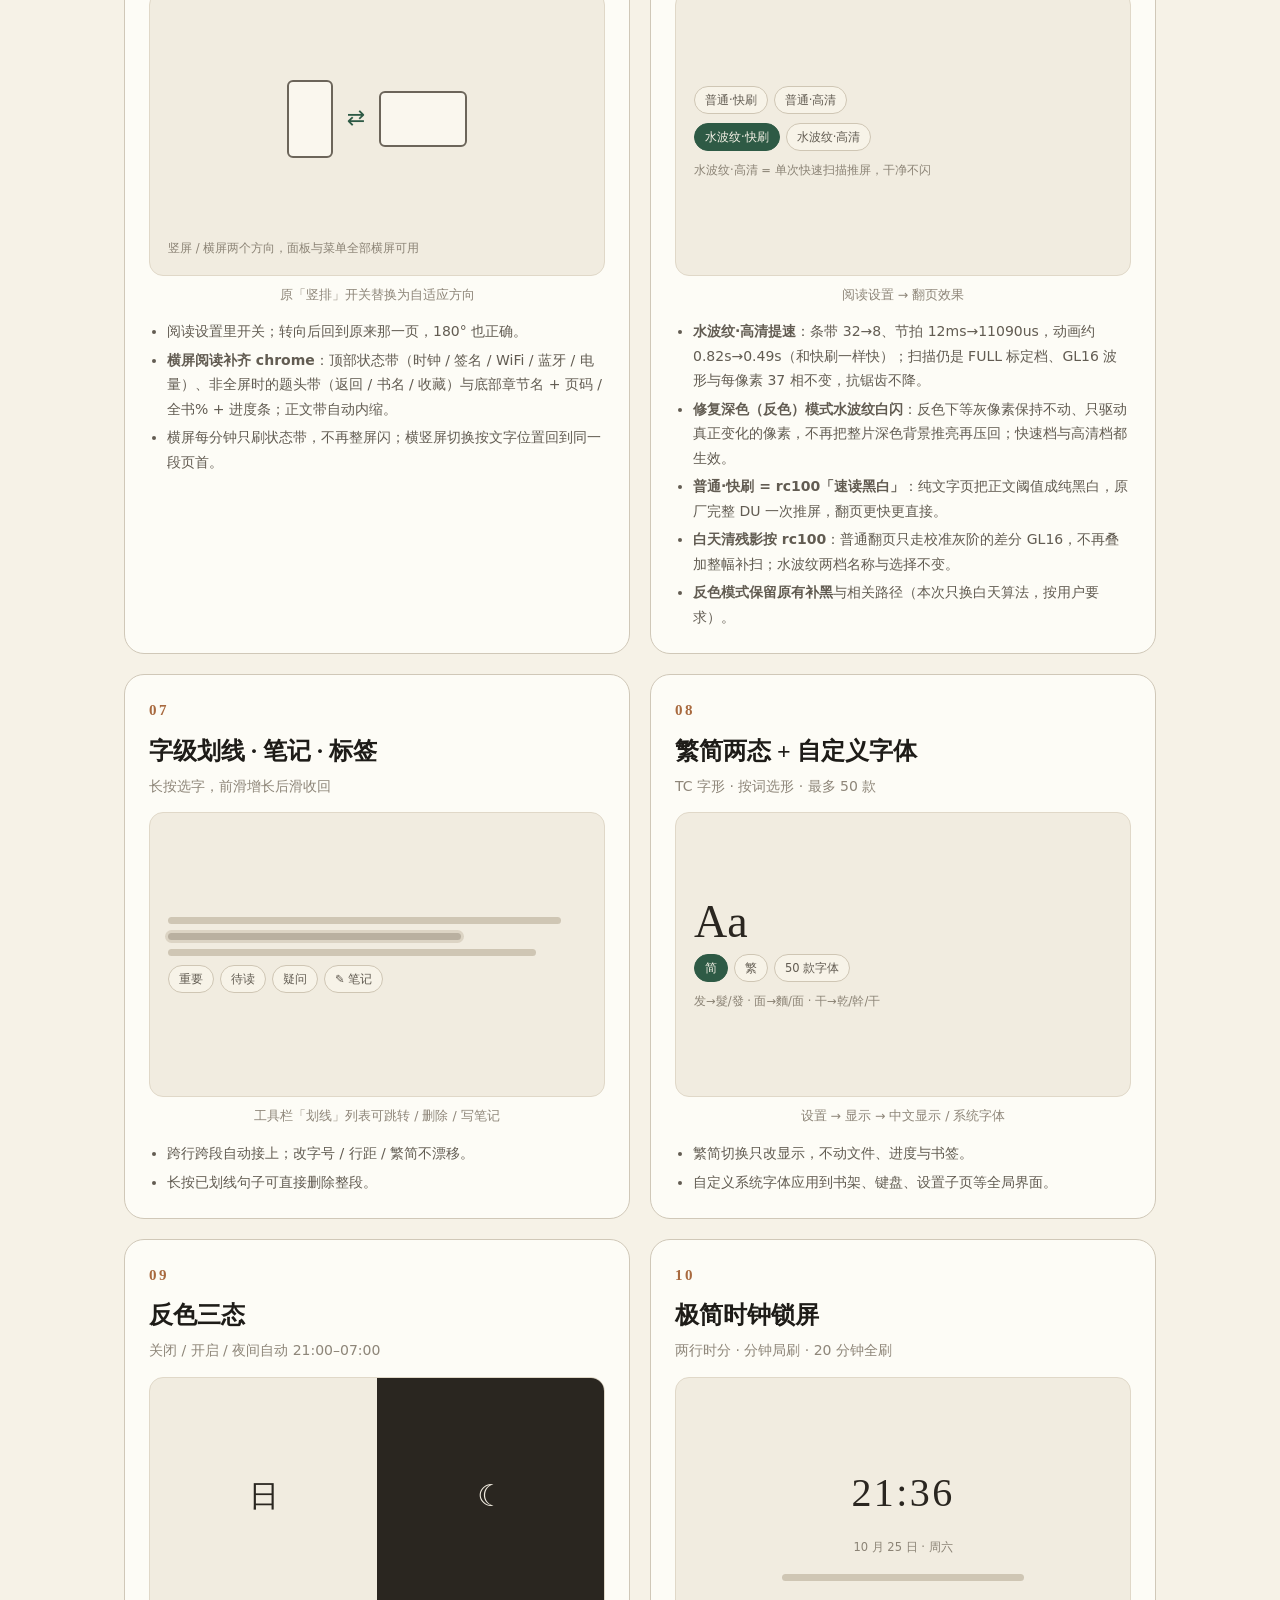
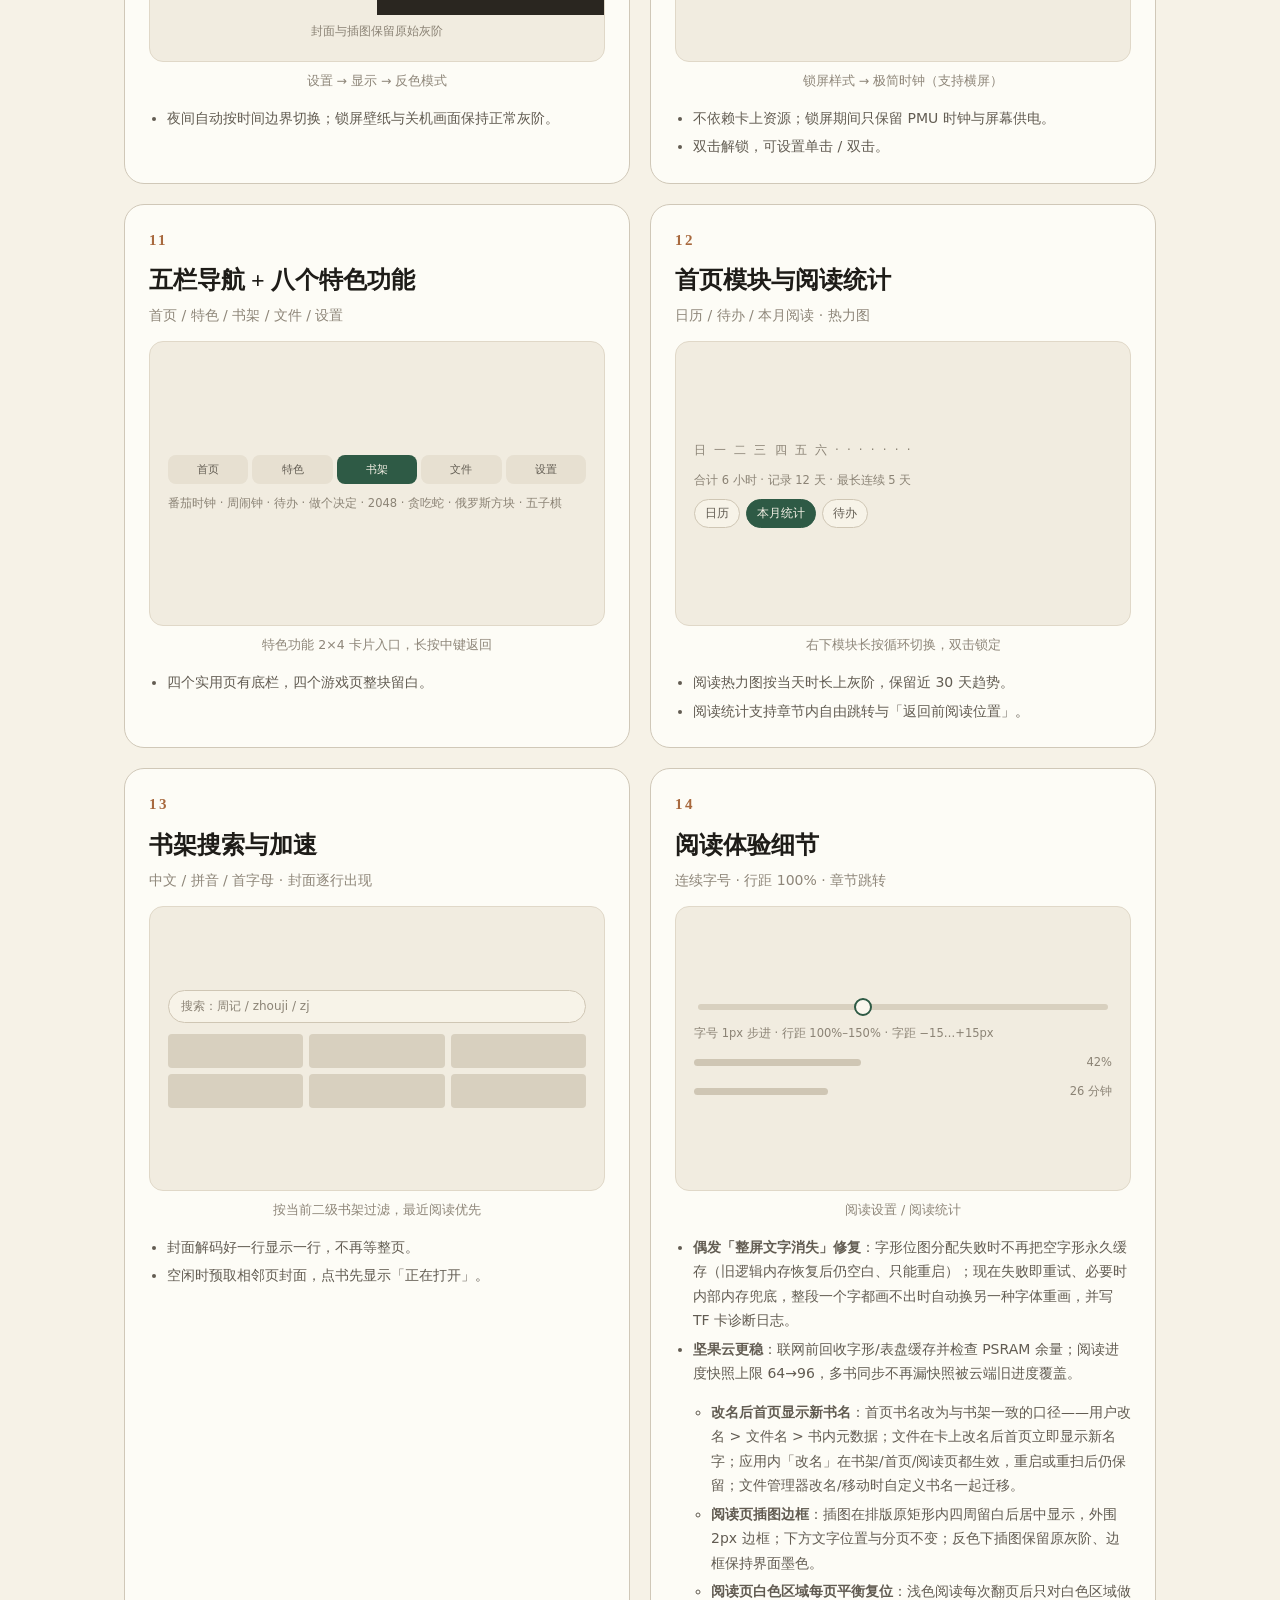
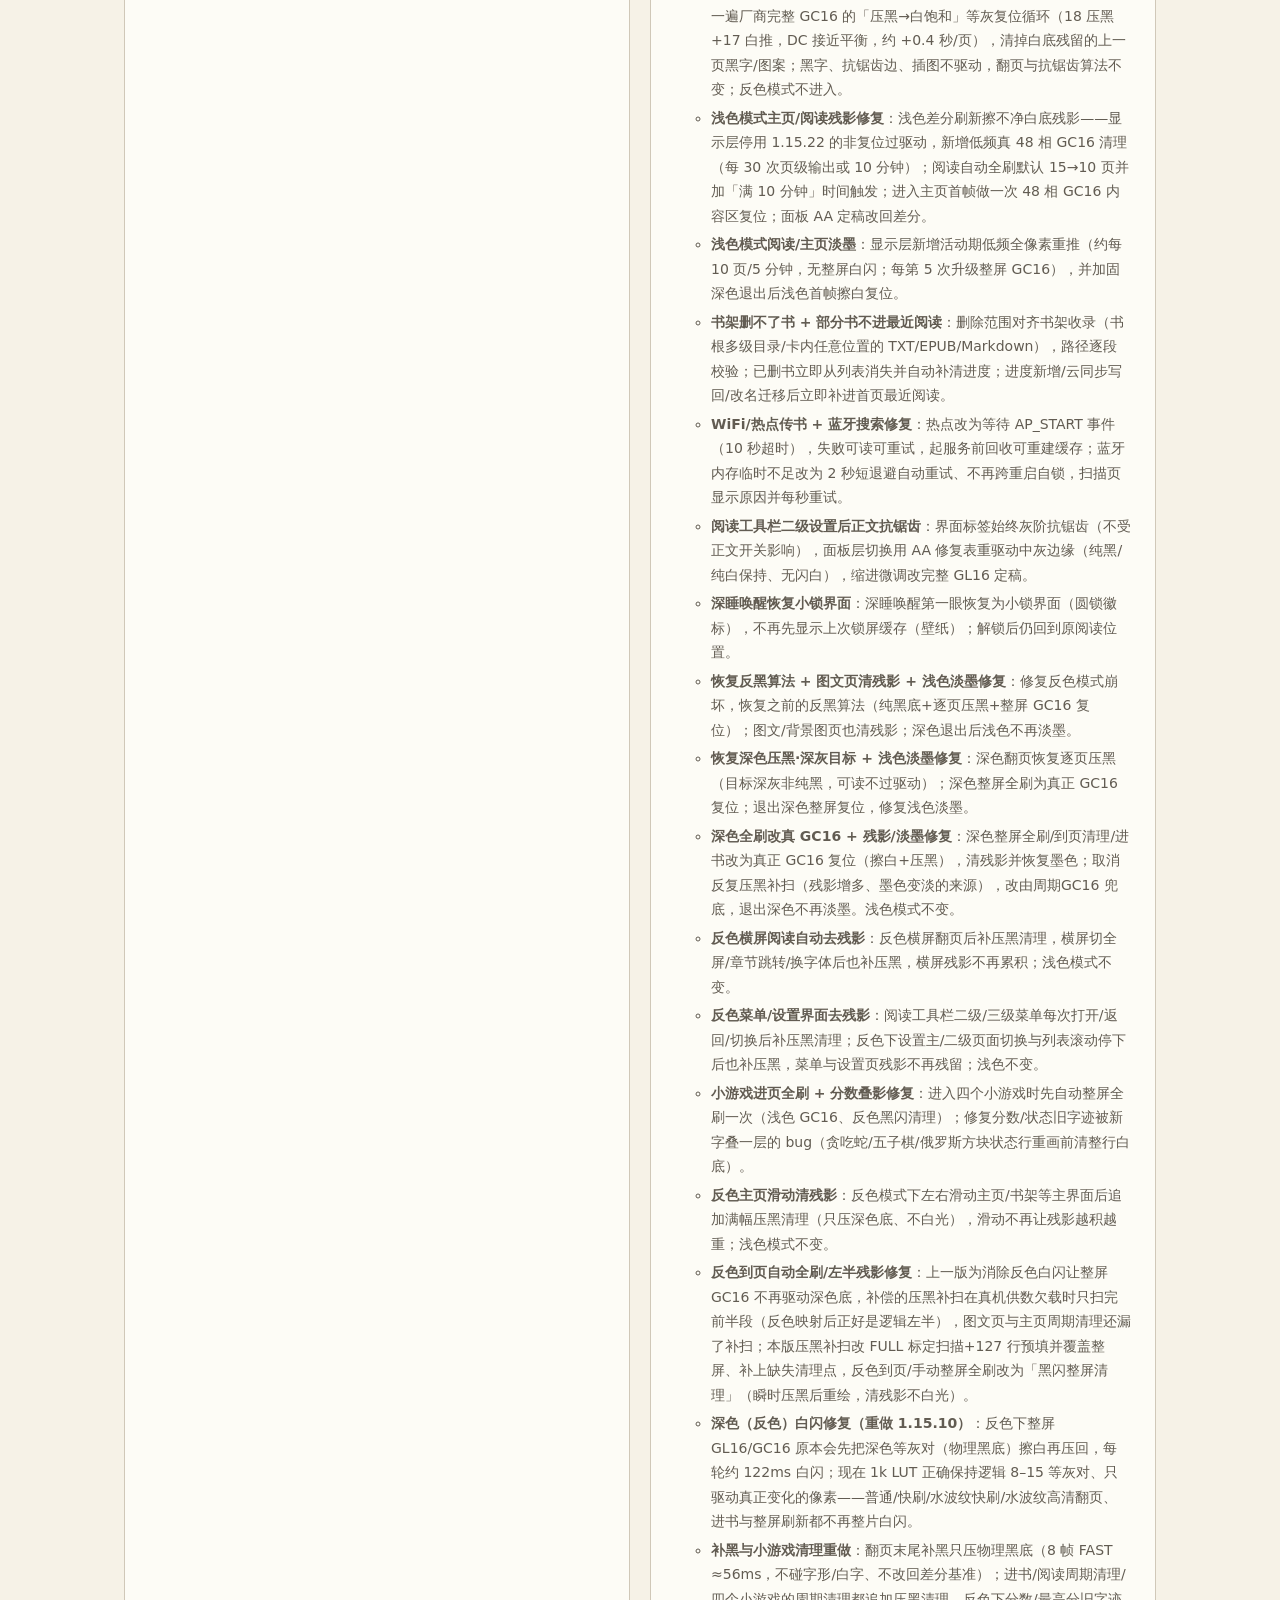
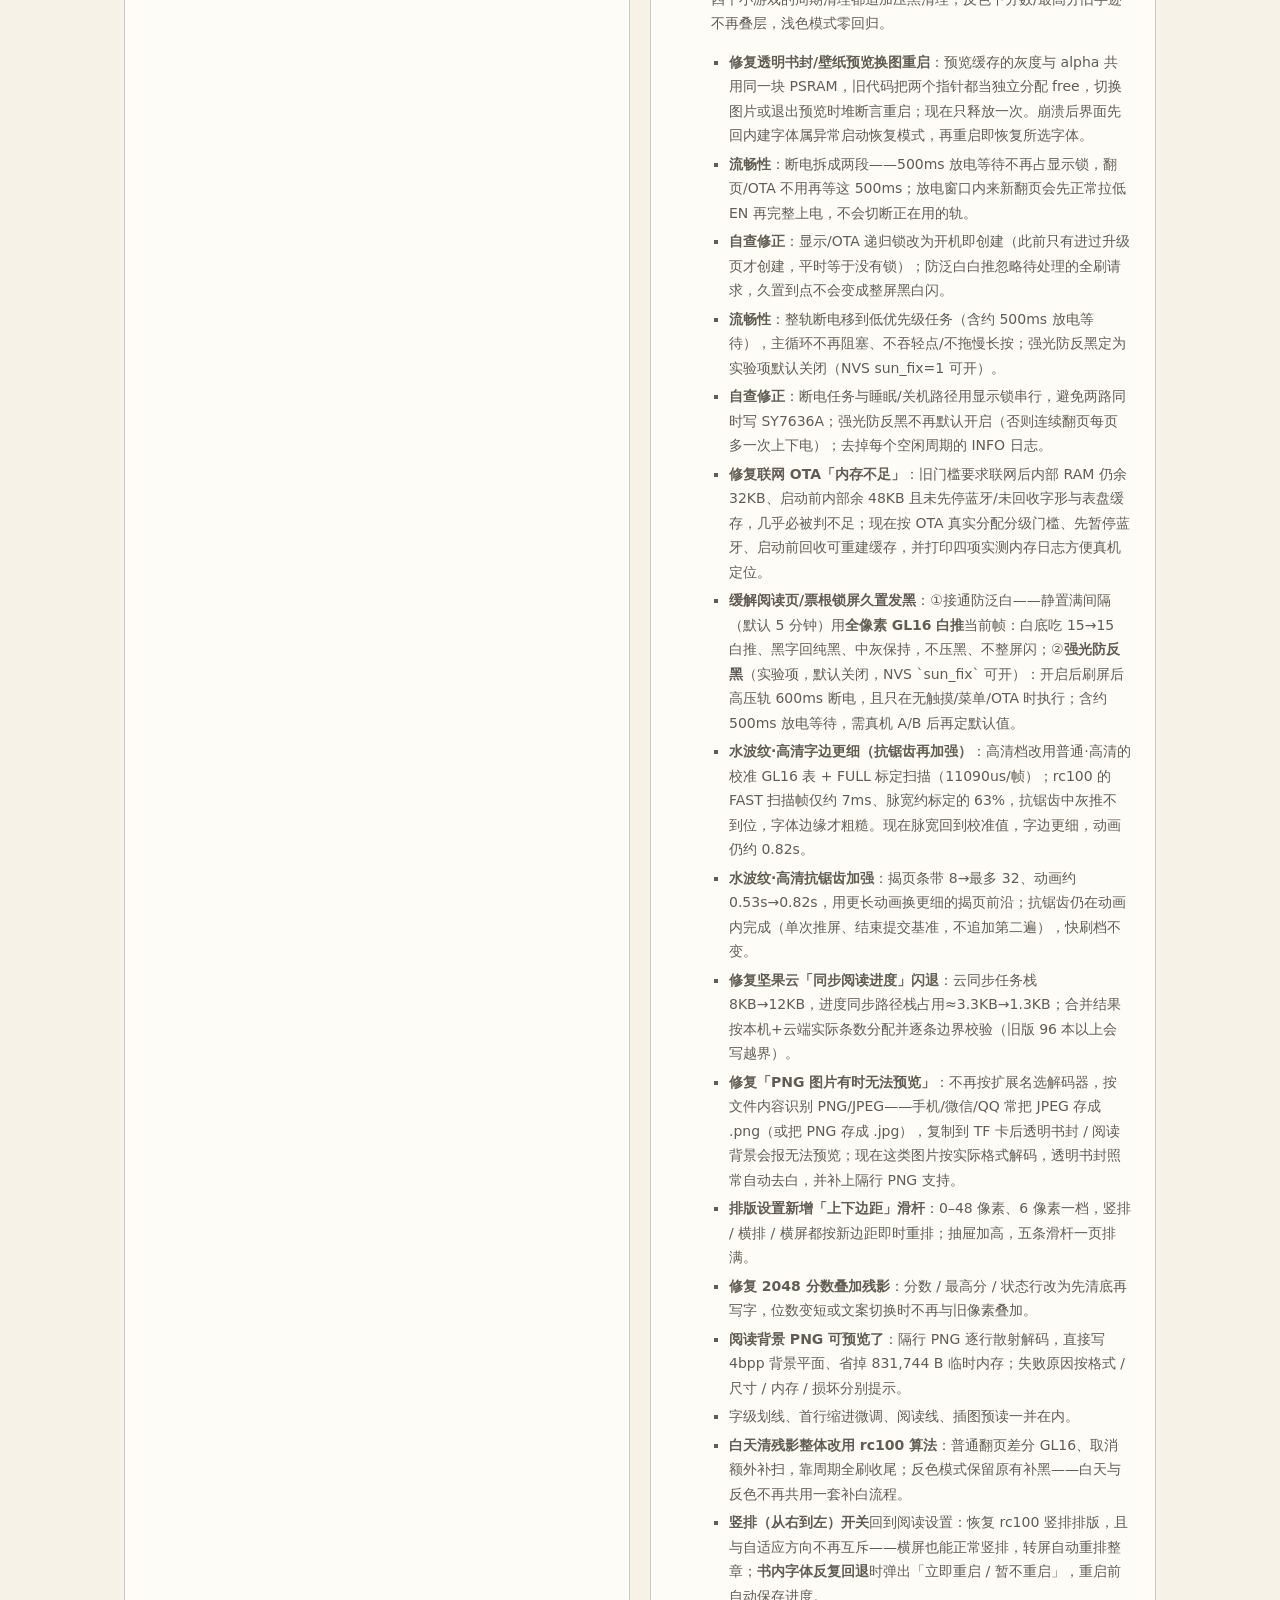
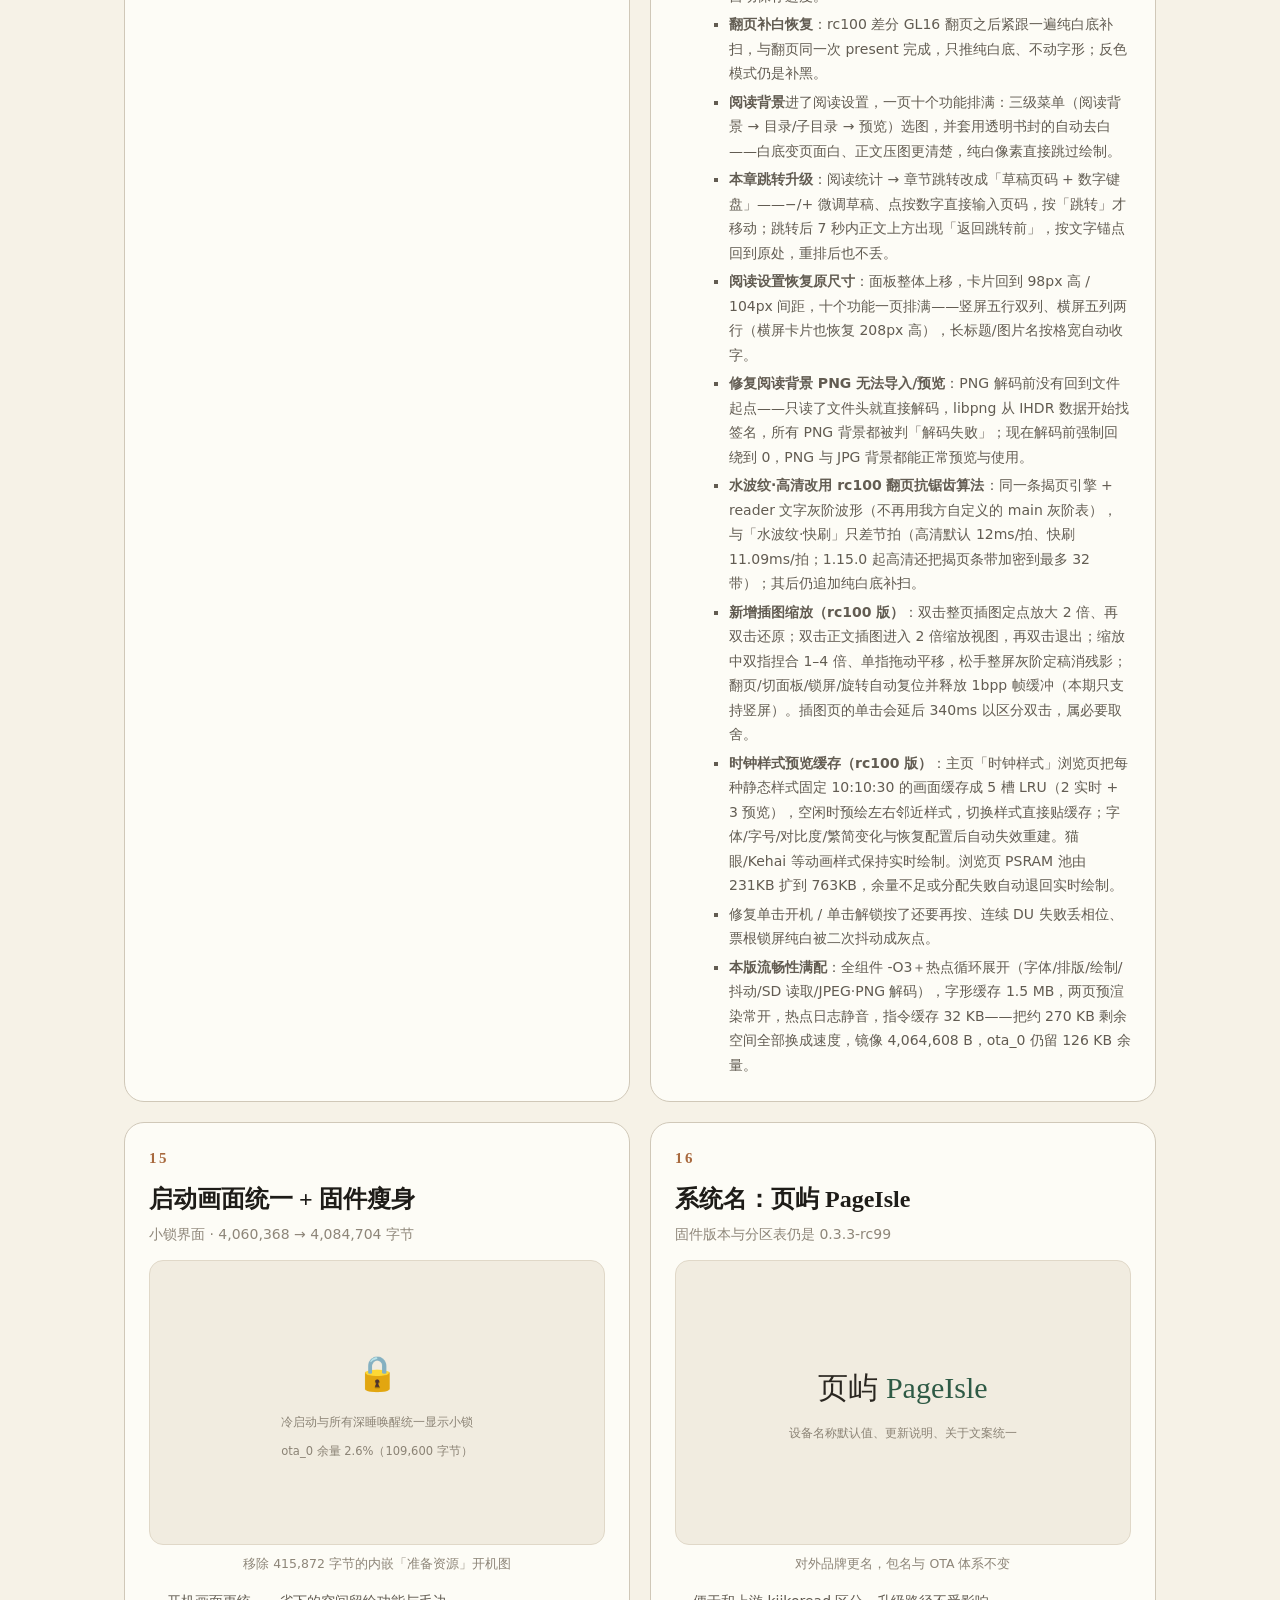
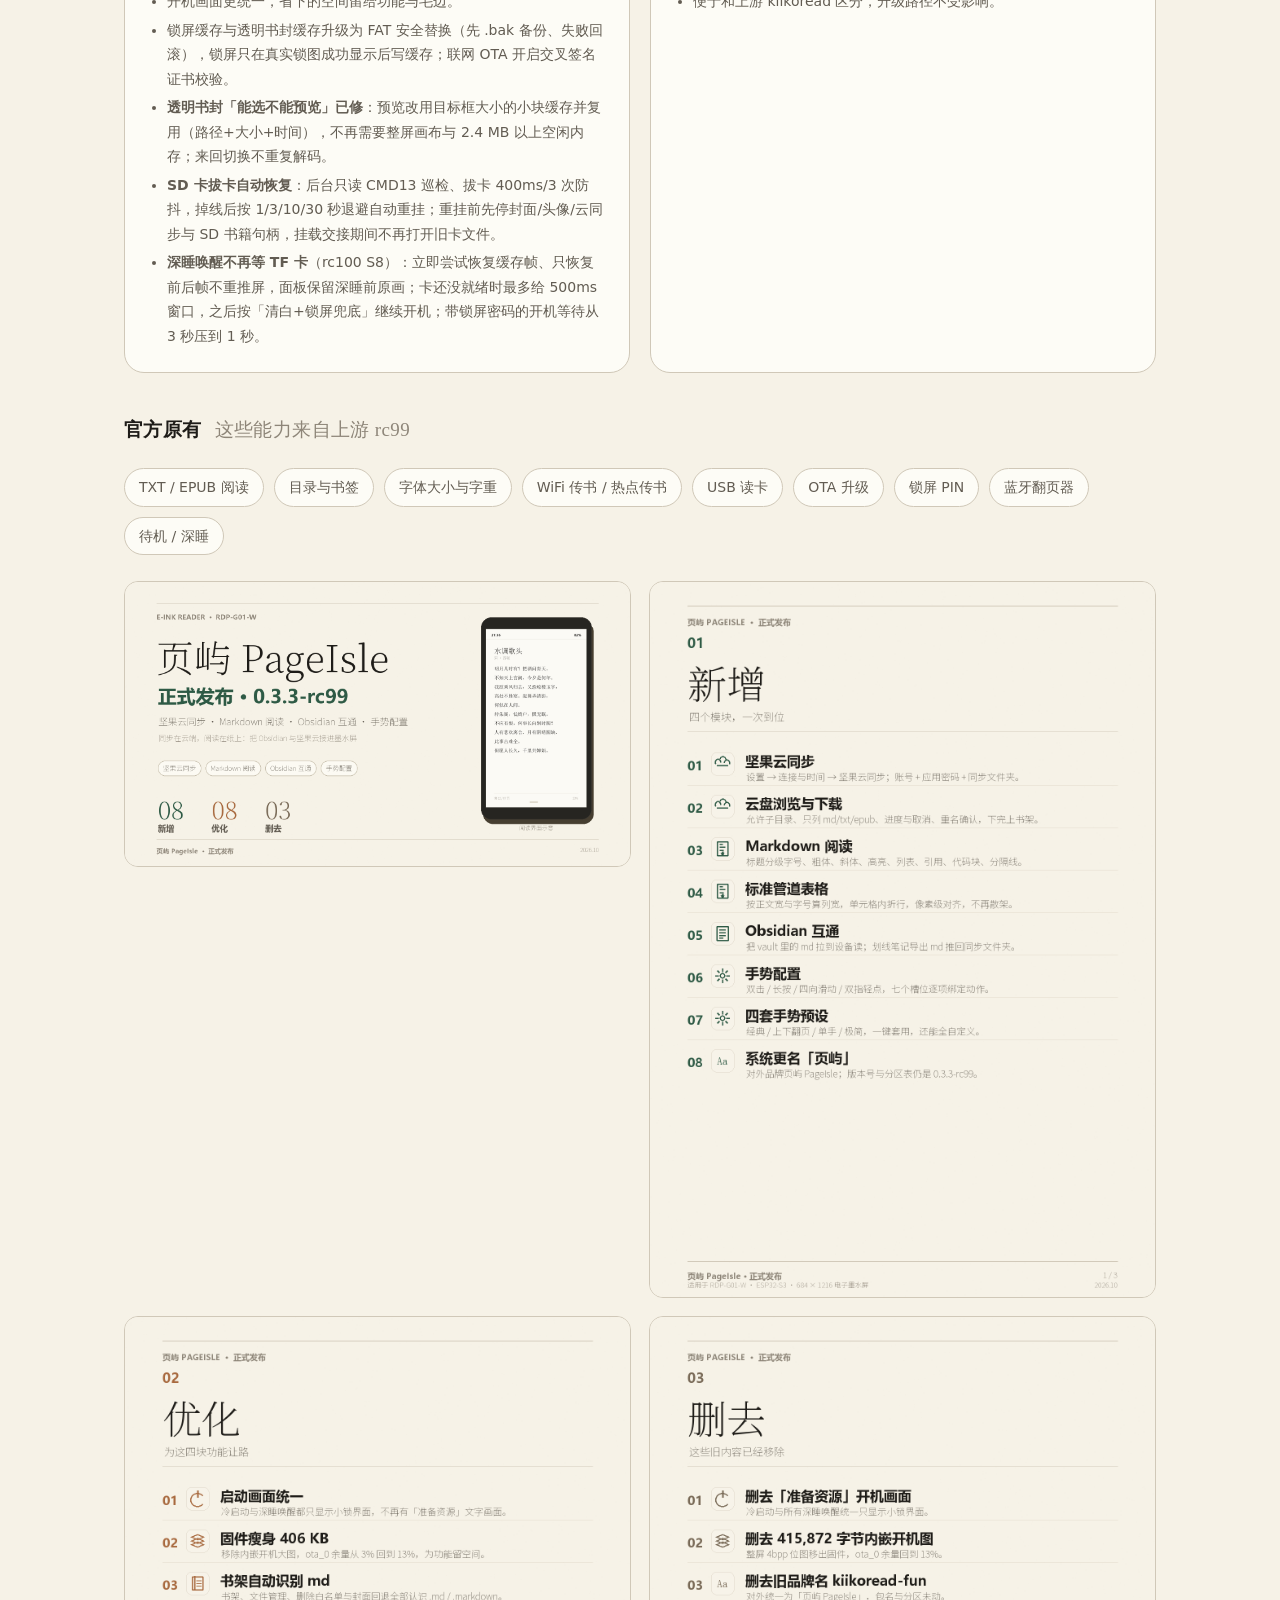
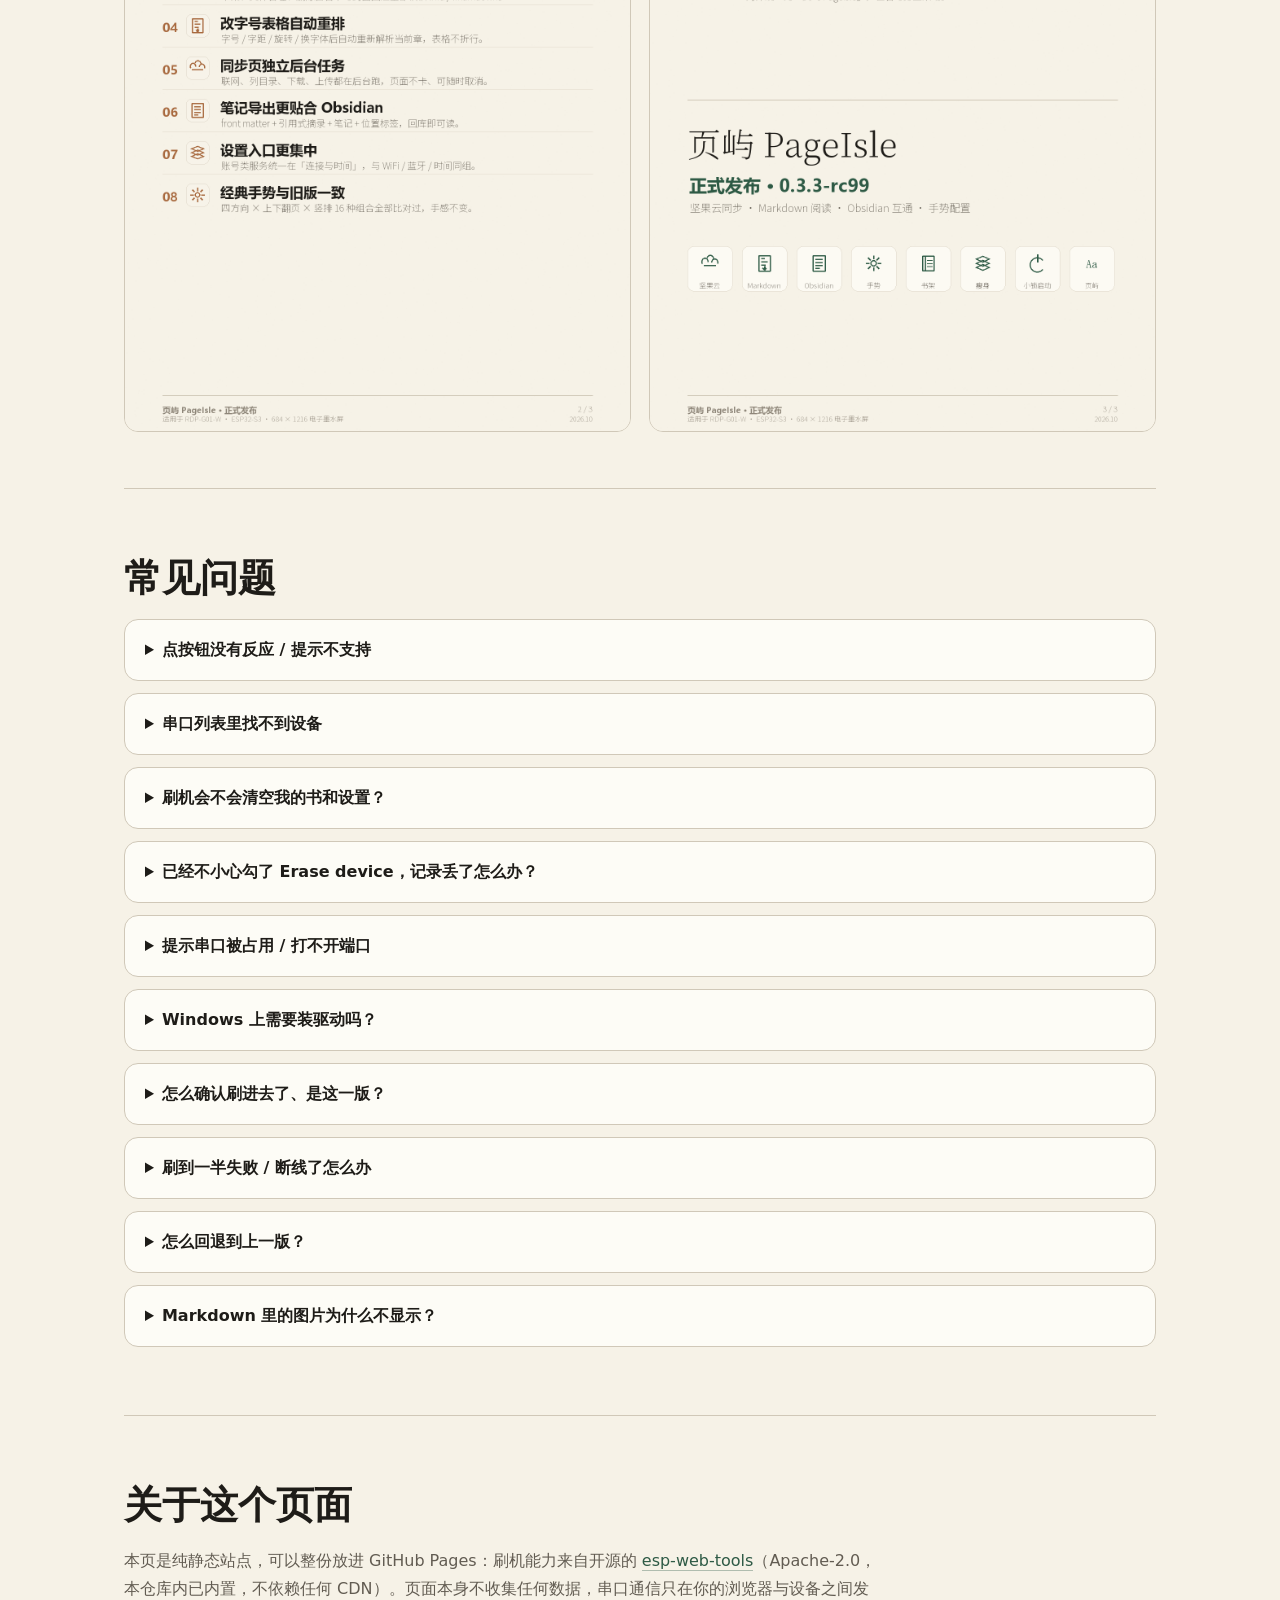
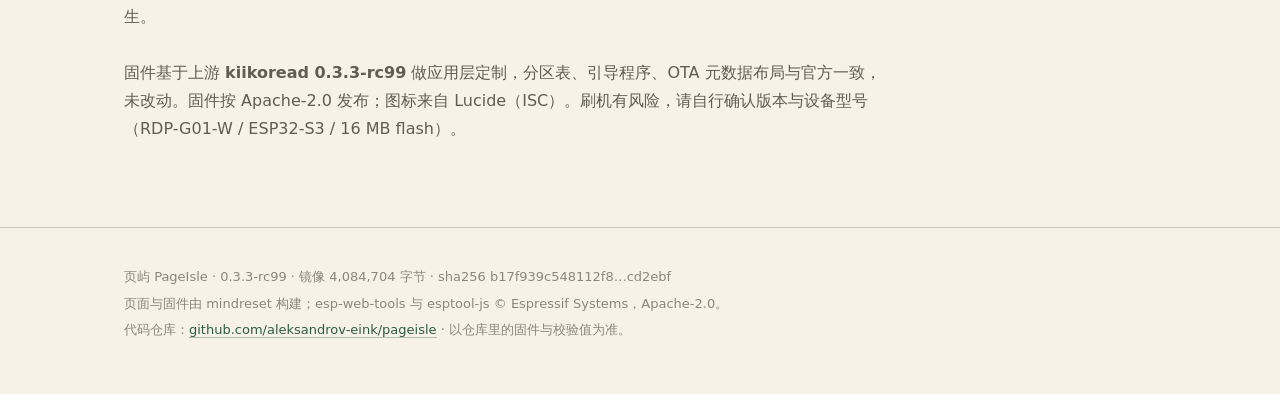
==== commit eb3bd3e9: "页屿系统 1.15.41：改名后首页/书架显示新书名（标题优先级修正）" ====
--- a/beta/index.html
+++ b/beta/index.html
@@ -10,7 +10,7 @@
 <link rel="stylesheet" href="style.css">
 </head>
 <body>
-<div style="background:#2e5a45;color:#f6f2e7;padding:10px 16px;font-size:14px;text-align:center">内测版固件页面 · 页屿系统 1.15.40（2026-10-29） · <a style="color:#e8dcc0" href="../">回到正式版</a></div>
+<div style="background:#2e5a45;color:#f6f2e7;padding:10px 16px;font-size:14px;text-align:center">内测版固件页面 · 页屿系统 1.15.41（2026-10-29） · <a style="color:#e8dcc0" href="../">回到正式版</a></div>
 
 
 <header class="top">
@@ -84,9 +84,9 @@
       <table class="meta">
         <tr><th>系统名</th><td>页屿 PageIsle</td></tr>
         <tr><th>版本号</th><td>0.3.3-rc99</td></tr>
-        <tr><th>应用镜像</th><td>4,085,024 字节</td></tr>
-        <tr><th>ota_0 余量</th><td>109,280 字节（2.6%）</td></tr>
-        <tr><th>sha256</th><td><code>ced1953bf4258099770e044104ff30eff4700b93d070aeea35cff1aceda091ff</code></td></tr>
+        <tr><th>应用镜像</th><td>4,084,704 字节</td></tr>
+        <tr><th>ota_0 余量</th><td>109,600 字节（2.6%）</td></tr>
+        <tr><th>sha256</th><td><code>b17f939c548112f843897c4d2840e290bcf0b851ec8d8b115ef3453ae1cd2ebf</code></td></tr>
       </table>
     </div>
   </section>
@@ -346,18 +346,18 @@
           </div>
           <p class="promo-cap">阅读设置 / 阅读统计</p>
         </div>
-        <ul class="promo-list"><li><b>偶发「整屏文字消失」修复</b>：字形位图分配失败时不再把空字形永久缓存（旧逻辑内存恢复后仍空白、只能重启）；现在失败即重试、必要时内部内存兜底，整段一个字都画不出时自动换另一种字体重画，并写 TF 卡诊断日志。</li><li><b>坚果云更稳</b>：联网前回收字形/表盘缓存并检查 PSRAM 余量；阅读进度快照上限 64→96，多书同步不再漏快照被云端旧进度覆盖。</li><ul class="promo-list"><li><b>两行标题不再分页</b>：修复章节目录只写「第一章」、正文题头拆成「第一章」+「章节标题」两块时，第二块被当正文拆到下一页或重复显示的问题——第二块现在并入题头一起显示与跳过；排版也不再在连续标题块之间触发 h2 自动分页，多行标题整串放不下时整串移到下一页。</li><li><b>阅读页插图边框</b>：插图在排版原矩形内四周留白后居中显示，外围 2px 边框；下方文字位置与分页不变；反色下插图保留原灰阶、边框保持界面墨色。</li><li><b>阅读页白色区域每页平衡复位</b>：浅色阅读每次翻页后只对白色区域做一遍厂商完整 GC16 的「压黑→白饱和」等灰复位循环（18 压黑+17 白推，DC 接近平衡，约 +0.4 秒/页），清掉白底残留的上一页黑字/图案；黑字、抗锯齿边、插图不驱动，翻页与抗锯齿算法不变；反色模式不进入。</li><li><b>浅色模式主页/阅读残影修复</b>：浅色差分刷新擦不净白底残影——显示层停用 1.15.22 的非复位过驱动，新增低频真 48 相 GC16 清理（每 30 次页级输出或 10 分钟）；阅读自动全刷默认 15→10 页并加「满 10 分钟」时间触发；进入主页首帧做一次 48 相 GC16 内容区复位；面板 AA 定稿改回差分。</li><li><b>浅色模式阅读/主页淡墨</b>：显示层新增活动期低频全像素重推（约每 10 页/5 分钟，无整屏白闪；每第 5 次升级整屏 GC16），并加固深色退出后浅色首帧擦白复位。</li><li><b>书架删不了书 + 部分书不进最近阅读</b>：删除范围对齐书架收录（书根多级目录/卡内任意位置的 TXT/EPUB/Markdown），路径逐段校验；已删书立即从列表消失并自动补清进度；进度新增/云同步写回/改名迁移后立即补进首页最近阅读。</li><li><b>WiFi/热点传书 + 蓝牙搜索修复</b>：热点改为等待 AP_START 事件（10 秒超时），失败可读可重试，起服务前回收可重建缓存；蓝牙内存临时不足改为 2 秒短退避自动重试、不再跨重启自锁，扫描页显示原因并每秒重试。</li><li><b>阅读工具栏二级设置后正文抗锯齿</b>：界面标签始终灰阶抗锯齿（不受正文开关影响），面板层切换用 AA 修复表重驱动中灰边缘（纯黑/纯白保持、无闪白），缩进微调改完整 GL16 定稿。</li><li><b>深睡唤醒恢复小锁界面</b>：深睡唤醒第一眼恢复为小锁界面（圆锁徽标），不再先显示上次锁屏缓存（壁纸）；解锁后仍回到原阅读位置。</li><li><b>恢复反黑算法 + 图文页清残影 + 浅色淡墨修复</b>：修复反色模式崩坏，恢复之前的反黑算法（纯黑底+逐页压黑+整屏 GC16 复位）；图文/背景图页也清残影；深色退出后浅色不再淡墨。</li><li><b>恢复深色压黑·深灰目标 + 浅色淡墨修复</b>：深色翻页恢复逐页压黑（目标深灰非纯黑，可读不过驱动）；深色整屏全刷为真正 GC16 复位；退出深色整屏复位，修复浅色淡墨。</li><li><b>深色全刷改真 GC16 + 残影/淡墨修复</b>：深色整屏全刷/到页清理/进书改为真正 GC16 复位（擦白+压黑），清残影并恢复墨色；取消反复压黑补扫（残影增多、墨色变淡的来源），改由周期GC16 兜底，退出深色不再淡墨。浅色模式不变。</li><li><b>反色横屏阅读自动去残影</b>：反色横屏翻页后补压黑清理，横屏切全屏/章节跳转/换字体后也补压黑，横屏残影不再累积；浅色模式不变。</li><li><b>反色菜单/设置界面去残影</b>：阅读工具栏二级/三级菜单每次打开/返回/切换后补压黑清理；反色下设置主/二级页面切换与列表滚动停下后也补压黑，菜单与设置页残影不再残留；浅色不变。</li><li><b>小游戏进页全刷 + 分数叠影修复</b>：进入四个小游戏时先自动整屏全刷一次（浅色 GC16、反色黑闪清理）；修复分数/状态旧字迹被新字叠一层的 bug（贪吃蛇/五子棋/俄罗斯方块状态行重画前清整行白底）。</li><li><b>反色主页滑动清残影</b>：反色模式下左右滑动主页/书架等主界面后追加满幅压黑清理（只压深色底、不白光），滑动不再让残影越积越重；浅色模式不变。</li><li><b>反色到页自动全刷/左半残影修复</b>：上一版为消除反色白闪让整屏 GC16 不再驱动深色底，补偿的压黑补扫在真机供数欠载时只扫完前半段（反色映射后正好是逻辑左半），图文页与主页周期清理还漏了补扫；本版压黑补扫改 FULL 标定扫描+127 行预填并覆盖整屏、补上缺失清理点，反色到页/手动整屏全刷改为「黑闪整屏清理」（瞬时压黑后重绘，清残影不白光）。</li><li><b>深色（反色）白闪修复（重做 1.15.10）</b>：反色下整屏 GL16/GC16 原本会先把深色等灰对（物理黑底）擦白再压回，每轮约 122ms 白闪；现在 1k LUT 正确保持逻辑 8–15 等灰对、只驱动真正变化的像素——普通/快刷/水波纹快刷/水波纹高清翻页、进书与整屏刷新都不再整片白闪。</li><li><b>补黑与小游戏清理重做</b>：翻页末尾补黑只压物理黑底（8 帧 FAST ≈56ms，不碰字形/白字、不改回差分基准）；进书/阅读周期清理/四个小游戏的周期清理都追加压黑清理，反色下分数/最高分旧字迹不再叠层，浅色模式零回归。</li><ul class="promo-list"><li><b>修复透明书封/壁纸预览换图重启</b>：预览缓存的灰度与 alpha 共用同一块 PSRAM，旧代码把两个指针都当独立分配 free，切换图片或退出预览时堆断言重启；现在只释放一次。崩溃后界面先回内建字体属异常启动恢复模式，再重启即恢复所选字体。</li><li><b>流畅性</b>：断电拆成两段——500ms 放电等待不再占显示锁，翻页/OTA 不用再等这 500ms；放电窗口内来新翻页会先正常拉低 EN 再完整上电，不会切断正在用的轨。</li><li><b>自查修正</b>：显示/OTA 递归锁改为开机即创建（此前只有进过升级页才创建，平时等于没有锁）；防泛白白推忽略待处理的全刷请求，久置到点不会变成整屏黑白闪。</li><li><b>流畅性</b>：整轨断电移到低优先级任务（含约 500ms 放电等待），主循环不再阻塞、不吞轻点/不拖慢长按；强光防反黑定为实验项默认关闭（NVS sun_fix=1 可开）。</li><li><b>自查修正</b>：断电任务与睡眠/关机路径用显示锁串行，避免两路同时写 SY7636A；强光防反黑不再默认开启（否则连续翻页每页多一次上下电）；去掉每个空闲周期的 INFO 日志。</li><li><b>修复联网 OTA「内存不足」</b>：旧门槛要求联网后内部 RAM 仍余 32KB、启动前内部余 48KB 且未先停蓝牙/未回收字形与表盘缓存，几乎必被判不足；现在按 OTA 真实分配分级门槛、先暂停蓝牙、启动前回收可重建缓存，并打印四项实测内存日志方便真机定位。</li><li><b>缓解阅读页/票根锁屏久置发黑</b>：①接通防泛白——静置满间隔（默认 5 分钟）用<b>全像素 GL16 白推</b>当前帧：白底吃 15→15 白推、黑字回纯黑、中灰保持，不压黑、不整屏闪；②<b>强光防反黑</b>（实验项，默认关闭，NVS `sun_fix` 可开）：开启后刷屏后高压轨 600ms 断电，且只在无触摸/菜单/OTA 时执行；含约 500ms 放电等待，需真机 A/B 后再定默认值。</li><li><b>水波纹·高清字边更细（抗锯齿再加强）</b>：高清档改用普通·高清的校准 GL16 表 + FULL 标定扫描（11090us/帧）；rc100 的 FAST 扫描帧仅约 7ms、脉宽约标定的 63%，抗锯齿中灰推不到位，字体边缘才粗糙。现在脉宽回到校准值，字边更细，动画仍约 0.82s。</li><li><b>水波纹·高清抗锯齿加强</b>：揭页条带 8→最多 32、动画约 0.53s→0.82s，用更长动画换更细的揭页前沿；抗锯齿仍在动画内完成（单次推屏、结束提交基准，不追加第二遍），快刷档不变。</li><li><b>修复坚果云「同步阅读进度」闪退</b>：云同步任务栈 8KB→12KB，进度同步路径栈占用≈3.3KB→1.3KB；合并结果按本机+云端实际条数分配并逐条边界校验（旧版 96 本以上会写越界）。</li><li><b>修复「PNG 图片有时无法预览」</b>：不再按扩展名选解码器，按文件内容识别 PNG/JPEG——手机/微信/QQ 常把 JPEG 存成 .png（或把 PNG 存成 .jpg），复制到 TF 卡后透明书封 / 阅读背景会报无法预览；现在这类图片按实际格式解码，透明书封照常自动去白，并补上隔行 PNG 支持。</li><li><b>排版设置新增「上下边距」滑杆</b>：0–48 像素、6 像素一档，竖排 / 横排 / 横屏都按新边距即时重排；抽屉加高，五条滑杆一页排满。</li><li><b>修复 2048 分数叠加残影</b>：分数 / 最高分 / 状态行改为先清底再写字，位数变短或文案切换时不再与旧像素叠加。</li><li><b>阅读背景 PNG 可预览了</b>：隔行 PNG 逐行散射解码，直接写 4bpp 背景平面、省掉 831,744 B 临时内存；失败原因按格式 / 尺寸 / 内存 / 损坏分别提示。</li><li>字级划线、首行缩进微调、阅读线、插图预读一并在内。</li><li><b>白天清残影整体改用 rc100 算法</b>：普通翻页差分 GL16、取消额外补扫，靠周期全刷收尾；反色模式保留原有补黑——白天与反色不再共用一套补白流程。</li><li><b>竖排（从右到左）开关</b>回到阅读设置：恢复 rc100 竖排排版，且与自适应方向不再互斥——横屏也能正常竖排，转屏自动重排整章；<b>书内字体反复回退</b>时弹出「立即重启 / 暂不重启」，重启前自动保存进度。</li><li><b>翻页补白恢复</b>：rc100 差分 GL16 翻页之后紧跟一遍纯白底补扫，与翻页同一次 present 完成，只推纯白底、不动字形；反色模式仍是补黑。</li><li><b>阅读背景</b>进了阅读设置，一页十个功能排满：三级菜单（阅读背景 → 目录/子目录 → 预览）选图，并套用透明书封的自动去白——白底变页面白、正文压图更清楚，纯白像素直接跳过绘制。</li><li><b>本章跳转升级</b>：阅读统计 → 章节跳转改成「草稿页码 + 数字键盘」——−/+ 微调草稿、点按数字直接输入页码，按「跳转」才移动；跳转后 7 秒内正文上方出现「返回跳转前」，按文字锚点回到原处，重排后也不丢。</li><li><b>阅读设置恢复原尺寸</b>：面板整体上移，卡片回到 98px 高 / 104px 间距，十个功能一页排满——竖屏五行双列、横屏五列两行（横屏卡片也恢复 208px 高），长标题/图片名按格宽自动收字。</li><li><b>修复阅读背景 PNG 无法导入/预览</b>：PNG 解码前没有回到文件起点——只读了文件头就直接解码，libpng 从 IHDR 数据开始找签名，所有 PNG 背景都被判「解码失败」；现在解码前强制回绕到 0，PNG 与 JPG 背景都能正常预览与使用。</li><li><b>水波纹·高清改用 rc100 翻页抗锯齿算法</b>：同一条揭页引擎 + reader 文字灰阶波形（不再用我方自定义的 main 灰阶表），与「水波纹·快刷」只差节拍（高清默认 12ms/拍、快刷 11.09ms/拍；1.15.0 起高清还把揭页条带加密到最多 32 带）；其后仍追加纯白底补扫。</li><li><b>新增插图缩放（rc100 版）</b>：双击整页插图定点放大 2 倍、再双击还原；双击正文插图进入 2 倍缩放视图，再双击退出；缩放中双指捏合 1–4 倍、单指拖动平移，松手整屏灰阶定稿消残影；翻页/切面板/锁屏/旋转自动复位并释放 1bpp 帧缓冲（本期只支持竖屏）。插图页的单击会延后 340ms 以区分双击，属必要取舍。</li><li><b>时钟样式预览缓存（rc100 版）</b>：主页「时钟样式」浏览页把每种静态样式固定 10:10:30 的画面缓存成 5 槽 LRU（2 实时 + 3 预览），空闲时预绘左右邻近样式，切换样式直接贴缓存；字体/字号/对比度/繁简变化与恢复配置后自动失效重建。猫眼/Kehai 等动画样式保持实时绘制。浏览页 PSRAM 池由 231KB 扩到 763KB，余量不足或分配失败自动退回实时绘制。</li><li>修复单击开机 / 单击解锁按了还要再按、连续 DU 失败丢相位、票根锁屏纯白被二次抖动成灰点。</li><li><b>本版流畅性满配</b>：全组件 -O3＋热点循环展开（字体/排版/绘制/抖动/SD 读取/JPEG·PNG 解码），字形缓存 1.5 MB，两页预渲染常开，热点日志静音，指令缓存 32 KB——把约 270 KB 剩余空间全部换成速度，镜像 4,064,608 B，ota_0 仍留 126 KB 余量。</li></ul>
+        <ul class="promo-list"><li><b>偶发「整屏文字消失」修复</b>：字形位图分配失败时不再把空字形永久缓存（旧逻辑内存恢复后仍空白、只能重启）；现在失败即重试、必要时内部内存兜底，整段一个字都画不出时自动换另一种字体重画，并写 TF 卡诊断日志。</li><li><b>坚果云更稳</b>：联网前回收字形/表盘缓存并检查 PSRAM 余量；阅读进度快照上限 64→96，多书同步不再漏快照被云端旧进度覆盖。</li><ul class="promo-list"><li><b>改名后首页显示新书名</b>：首页书名改为与书架一致的口径——用户改名 &gt; 文件名 &gt; 书内元数据；文件在卡上改名后首页立即显示新名字；应用内「改名」在书架/首页/阅读页都生效，重启或重扫后仍保留；文件管理器改名/移动时自定义书名一起迁移。</li><li><b>阅读页插图边框</b>：插图在排版原矩形内四周留白后居中显示，外围 2px 边框；下方文字位置与分页不变；反色下插图保留原灰阶、边框保持界面墨色。</li><li><b>阅读页白色区域每页平衡复位</b>：浅色阅读每次翻页后只对白色区域做一遍厂商完整 GC16 的「压黑→白饱和」等灰复位循环（18 压黑+17 白推，DC 接近平衡，约 +0.4 秒/页），清掉白底残留的上一页黑字/图案；黑字、抗锯齿边、插图不驱动，翻页与抗锯齿算法不变；反色模式不进入。</li><li><b>浅色模式主页/阅读残影修复</b>：浅色差分刷新擦不净白底残影——显示层停用 1.15.22 的非复位过驱动，新增低频真 48 相 GC16 清理（每 30 次页级输出或 10 分钟）；阅读自动全刷默认 15→10 页并加「满 10 分钟」时间触发；进入主页首帧做一次 48 相 GC16 内容区复位；面板 AA 定稿改回差分。</li><li><b>浅色模式阅读/主页淡墨</b>：显示层新增活动期低频全像素重推（约每 10 页/5 分钟，无整屏白闪；每第 5 次升级整屏 GC16），并加固深色退出后浅色首帧擦白复位。</li><li><b>书架删不了书 + 部分书不进最近阅读</b>：删除范围对齐书架收录（书根多级目录/卡内任意位置的 TXT/EPUB/Markdown），路径逐段校验；已删书立即从列表消失并自动补清进度；进度新增/云同步写回/改名迁移后立即补进首页最近阅读。</li><li><b>WiFi/热点传书 + 蓝牙搜索修复</b>：热点改为等待 AP_START 事件（10 秒超时），失败可读可重试，起服务前回收可重建缓存；蓝牙内存临时不足改为 2 秒短退避自动重试、不再跨重启自锁，扫描页显示原因并每秒重试。</li><li><b>阅读工具栏二级设置后正文抗锯齿</b>：界面标签始终灰阶抗锯齿（不受正文开关影响），面板层切换用 AA 修复表重驱动中灰边缘（纯黑/纯白保持、无闪白），缩进微调改完整 GL16 定稿。</li><li><b>深睡唤醒恢复小锁界面</b>：深睡唤醒第一眼恢复为小锁界面（圆锁徽标），不再先显示上次锁屏缓存（壁纸）；解锁后仍回到原阅读位置。</li><li><b>恢复反黑算法 + 图文页清残影 + 浅色淡墨修复</b>：修复反色模式崩坏，恢复之前的反黑算法（纯黑底+逐页压黑+整屏 GC16 复位）；图文/背景图页也清残影；深色退出后浅色不再淡墨。</li><li><b>恢复深色压黑·深灰目标 + 浅色淡墨修复</b>：深色翻页恢复逐页压黑（目标深灰非纯黑，可读不过驱动）；深色整屏全刷为真正 GC16 复位；退出深色整屏复位，修复浅色淡墨。</li><li><b>深色全刷改真 GC16 + 残影/淡墨修复</b>：深色整屏全刷/到页清理/进书改为真正 GC16 复位（擦白+压黑），清残影并恢复墨色；取消反复压黑补扫（残影增多、墨色变淡的来源），改由周期GC16 兜底，退出深色不再淡墨。浅色模式不变。</li><li><b>反色横屏阅读自动去残影</b>：反色横屏翻页后补压黑清理，横屏切全屏/章节跳转/换字体后也补压黑，横屏残影不再累积；浅色模式不变。</li><li><b>反色菜单/设置界面去残影</b>：阅读工具栏二级/三级菜单每次打开/返回/切换后补压黑清理；反色下设置主/二级页面切换与列表滚动停下后也补压黑，菜单与设置页残影不再残留；浅色不变。</li><li><b>小游戏进页全刷 + 分数叠影修复</b>：进入四个小游戏时先自动整屏全刷一次（浅色 GC16、反色黑闪清理）；修复分数/状态旧字迹被新字叠一层的 bug（贪吃蛇/五子棋/俄罗斯方块状态行重画前清整行白底）。</li><li><b>反色主页滑动清残影</b>：反色模式下左右滑动主页/书架等主界面后追加满幅压黑清理（只压深色底、不白光），滑动不再让残影越积越重；浅色模式不变。</li><li><b>反色到页自动全刷/左半残影修复</b>：上一版为消除反色白闪让整屏 GC16 不再驱动深色底，补偿的压黑补扫在真机供数欠载时只扫完前半段（反色映射后正好是逻辑左半），图文页与主页周期清理还漏了补扫；本版压黑补扫改 FULL 标定扫描+127 行预填并覆盖整屏、补上缺失清理点，反色到页/手动整屏全刷改为「黑闪整屏清理」（瞬时压黑后重绘，清残影不白光）。</li><li><b>深色（反色）白闪修复（重做 1.15.10）</b>：反色下整屏 GL16/GC16 原本会先把深色等灰对（物理黑底）擦白再压回，每轮约 122ms 白闪；现在 1k LUT 正确保持逻辑 8–15 等灰对、只驱动真正变化的像素——普通/快刷/水波纹快刷/水波纹高清翻页、进书与整屏刷新都不再整片白闪。</li><li><b>补黑与小游戏清理重做</b>：翻页末尾补黑只压物理黑底（8 帧 FAST ≈56ms，不碰字形/白字、不改回差分基准）；进书/阅读周期清理/四个小游戏的周期清理都追加压黑清理，反色下分数/最高分旧字迹不再叠层，浅色模式零回归。</li><ul class="promo-list"><li><b>修复透明书封/壁纸预览换图重启</b>：预览缓存的灰度与 alpha 共用同一块 PSRAM，旧代码把两个指针都当独立分配 free，切换图片或退出预览时堆断言重启；现在只释放一次。崩溃后界面先回内建字体属异常启动恢复模式，再重启即恢复所选字体。</li><li><b>流畅性</b>：断电拆成两段——500ms 放电等待不再占显示锁，翻页/OTA 不用再等这 500ms；放电窗口内来新翻页会先正常拉低 EN 再完整上电，不会切断正在用的轨。</li><li><b>自查修正</b>：显示/OTA 递归锁改为开机即创建（此前只有进过升级页才创建，平时等于没有锁）；防泛白白推忽略待处理的全刷请求，久置到点不会变成整屏黑白闪。</li><li><b>流畅性</b>：整轨断电移到低优先级任务（含约 500ms 放电等待），主循环不再阻塞、不吞轻点/不拖慢长按；强光防反黑定为实验项默认关闭（NVS sun_fix=1 可开）。</li><li><b>自查修正</b>：断电任务与睡眠/关机路径用显示锁串行，避免两路同时写 SY7636A；强光防反黑不再默认开启（否则连续翻页每页多一次上下电）；去掉每个空闲周期的 INFO 日志。</li><li><b>修复联网 OTA「内存不足」</b>：旧门槛要求联网后内部 RAM 仍余 32KB、启动前内部余 48KB 且未先停蓝牙/未回收字形与表盘缓存，几乎必被判不足；现在按 OTA 真实分配分级门槛、先暂停蓝牙、启动前回收可重建缓存，并打印四项实测内存日志方便真机定位。</li><li><b>缓解阅读页/票根锁屏久置发黑</b>：①接通防泛白——静置满间隔（默认 5 分钟）用<b>全像素 GL16 白推</b>当前帧：白底吃 15→15 白推、黑字回纯黑、中灰保持，不压黑、不整屏闪；②<b>强光防反黑</b>（实验项，默认关闭，NVS `sun_fix` 可开）：开启后刷屏后高压轨 600ms 断电，且只在无触摸/菜单/OTA 时执行；含约 500ms 放电等待，需真机 A/B 后再定默认值。</li><li><b>水波纹·高清字边更细（抗锯齿再加强）</b>：高清档改用普通·高清的校准 GL16 表 + FULL 标定扫描（11090us/帧）；rc100 的 FAST 扫描帧仅约 7ms、脉宽约标定的 63%，抗锯齿中灰推不到位，字体边缘才粗糙。现在脉宽回到校准值，字边更细，动画仍约 0.82s。</li><li><b>水波纹·高清抗锯齿加强</b>：揭页条带 8→最多 32、动画约 0.53s→0.82s，用更长动画换更细的揭页前沿；抗锯齿仍在动画内完成（单次推屏、结束提交基准，不追加第二遍），快刷档不变。</li><li><b>修复坚果云「同步阅读进度」闪退</b>：云同步任务栈 8KB→12KB，进度同步路径栈占用≈3.3KB→1.3KB；合并结果按本机+云端实际条数分配并逐条边界校验（旧版 96 本以上会写越界）。</li><li><b>修复「PNG 图片有时无法预览」</b>：不再按扩展名选解码器，按文件内容识别 PNG/JPEG——手机/微信/QQ 常把 JPEG 存成 .png（或把 PNG 存成 .jpg），复制到 TF 卡后透明书封 / 阅读背景会报无法预览；现在这类图片按实际格式解码，透明书封照常自动去白，并补上隔行 PNG 支持。</li><li><b>排版设置新增「上下边距」滑杆</b>：0–48 像素、6 像素一档，竖排 / 横排 / 横屏都按新边距即时重排；抽屉加高，五条滑杆一页排满。</li><li><b>修复 2048 分数叠加残影</b>：分数 / 最高分 / 状态行改为先清底再写字，位数变短或文案切换时不再与旧像素叠加。</li><li><b>阅读背景 PNG 可预览了</b>：隔行 PNG 逐行散射解码，直接写 4bpp 背景平面、省掉 831,744 B 临时内存；失败原因按格式 / 尺寸 / 内存 / 损坏分别提示。</li><li>字级划线、首行缩进微调、阅读线、插图预读一并在内。</li><li><b>白天清残影整体改用 rc100 算法</b>：普通翻页差分 GL16、取消额外补扫，靠周期全刷收尾；反色模式保留原有补黑——白天与反色不再共用一套补白流程。</li><li><b>竖排（从右到左）开关</b>回到阅读设置：恢复 rc100 竖排排版，且与自适应方向不再互斥——横屏也能正常竖排，转屏自动重排整章；<b>书内字体反复回退</b>时弹出「立即重启 / 暂不重启」，重启前自动保存进度。</li><li><b>翻页补白恢复</b>：rc100 差分 GL16 翻页之后紧跟一遍纯白底补扫，与翻页同一次 present 完成，只推纯白底、不动字形；反色模式仍是补黑。</li><li><b>阅读背景</b>进了阅读设置，一页十个功能排满：三级菜单（阅读背景 → 目录/子目录 → 预览）选图，并套用透明书封的自动去白——白底变页面白、正文压图更清楚，纯白像素直接跳过绘制。</li><li><b>本章跳转升级</b>：阅读统计 → 章节跳转改成「草稿页码 + 数字键盘」——−/+ 微调草稿、点按数字直接输入页码，按「跳转」才移动；跳转后 7 秒内正文上方出现「返回跳转前」，按文字锚点回到原处，重排后也不丢。</li><li><b>阅读设置恢复原尺寸</b>：面板整体上移，卡片回到 98px 高 / 104px 间距，十个功能一页排满——竖屏五行双列、横屏五列两行（横屏卡片也恢复 208px 高），长标题/图片名按格宽自动收字。</li><li><b>修复阅读背景 PNG 无法导入/预览</b>：PNG 解码前没有回到文件起点——只读了文件头就直接解码，libpng 从 IHDR 数据开始找签名，所有 PNG 背景都被判「解码失败」；现在解码前强制回绕到 0，PNG 与 JPG 背景都能正常预览与使用。</li><li><b>水波纹·高清改用 rc100 翻页抗锯齿算法</b>：同一条揭页引擎 + reader 文字灰阶波形（不再用我方自定义的 main 灰阶表），与「水波纹·快刷」只差节拍（高清默认 12ms/拍、快刷 11.09ms/拍；1.15.0 起高清还把揭页条带加密到最多 32 带）；其后仍追加纯白底补扫。</li><li><b>新增插图缩放（rc100 版）</b>：双击整页插图定点放大 2 倍、再双击还原；双击正文插图进入 2 倍缩放视图，再双击退出；缩放中双指捏合 1–4 倍、单指拖动平移，松手整屏灰阶定稿消残影；翻页/切面板/锁屏/旋转自动复位并释放 1bpp 帧缓冲（本期只支持竖屏）。插图页的单击会延后 340ms 以区分双击，属必要取舍。</li><li><b>时钟样式预览缓存（rc100 版）</b>：主页「时钟样式」浏览页把每种静态样式固定 10:10:30 的画面缓存成 5 槽 LRU（2 实时 + 3 预览），空闲时预绘左右邻近样式，切换样式直接贴缓存；字体/字号/对比度/繁简变化与恢复配置后自动失效重建。猫眼/Kehai 等动画样式保持实时绘制。浏览页 PSRAM 池由 231KB 扩到 763KB，余量不足或分配失败自动退回实时绘制。</li><li>修复单击开机 / 单击解锁按了还要再按、连续 DU 失败丢相位、票根锁屏纯白被二次抖动成灰点。</li><li><b>本版流畅性满配</b>：全组件 -O3＋热点循环展开（字体/排版/绘制/抖动/SD 读取/JPEG·PNG 解码），字形缓存 1.5 MB，两页预渲染常开，热点日志静音，指令缓存 32 KB——把约 270 KB 剩余空间全部换成速度，镜像 4,064,608 B，ota_0 仍留 126 KB 余量。</li></ul>
       </article>
 
       <article class="promo-card">
         <div class="promo-no">15</div>
         <h3>启动画面统一 + 固件瘦身</h3>
-        <p class="promo-sub">小锁界面 · 4,060,368 → 4,085,024 字节</p>
+        <p class="promo-sub">小锁界面 · 4,060,368 → 4,084,704 字节</p>
         <div class="promo-shot">
           <div class="mock center">
             <div class="m-lock">🔒</div>
             <div class="m-meta2">冷启动与所有深睡唤醒统一显示小锁</div>
-            <div class="m-meta2">ota_0 余量 2.6%（109,280 字节）</div>
+            <div class="m-meta2">ota_0 余量 2.6%（109,600 字节）</div>
           </div>
           <p class="promo-cap">移除 415,872 字节的内嵌「准备资源」开机图</p>
         </div>
@@ -450,7 +450,7 @@
 
 <footer>
   <div class="wrap">
-    <p>页屿 PageIsle · 0.3.3-rc99 · 镜像 4,085,024 字节 · sha256 ced1953bf4258099…a091ff</p>
+    <p>页屿 PageIsle · 0.3.3-rc99 · 镜像 4,084,704 字节 · sha256 b17f939c548112f8…cd2ebf</p>
     <p>页面与固件由 mindreset 构建；esp-web-tools 与 esptool-js © Espressif Systems，Apache-2.0。</p>
     <p>代码仓库：<a href="https://github.com/aleksandrov-eink/pageisle" target="_blank" rel="noopener">github.com/aleksandrov-eink/pageisle</a> · 以仓库里的固件与校验值为准。</p>
   </div>
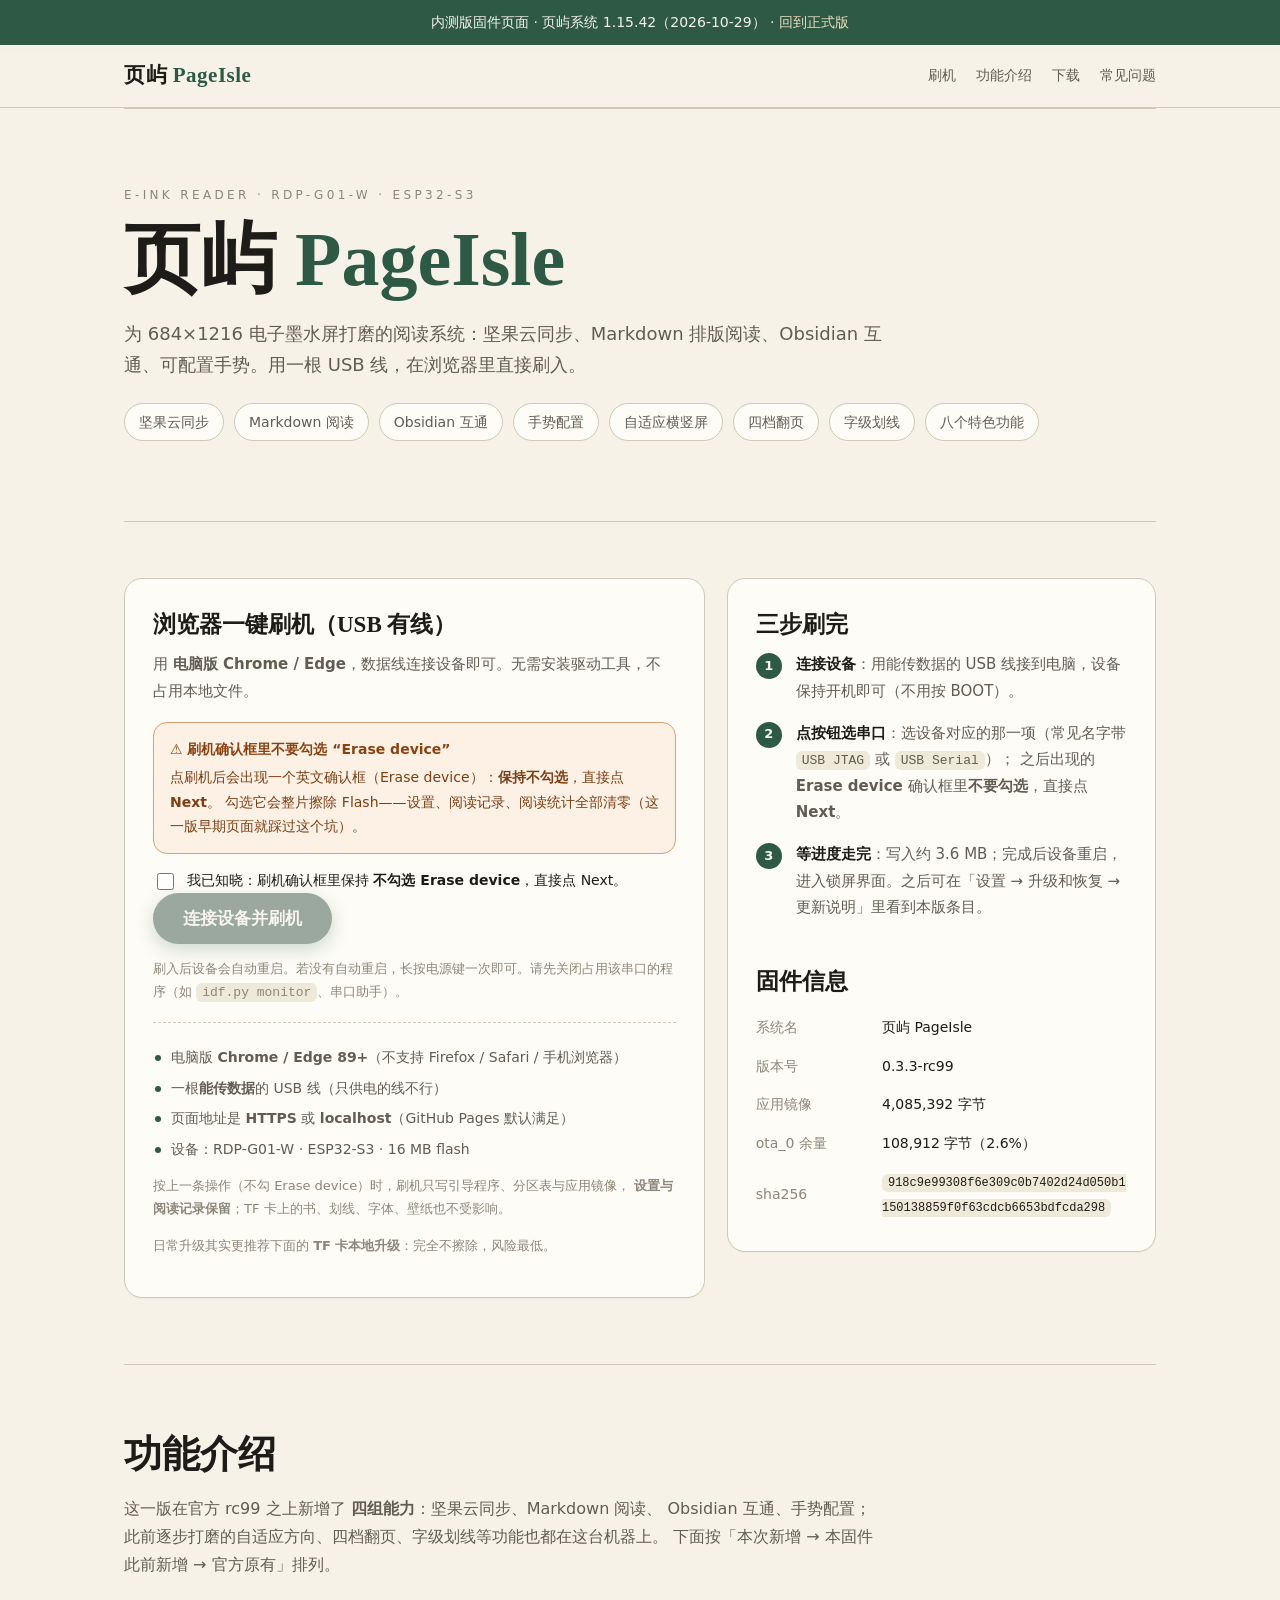
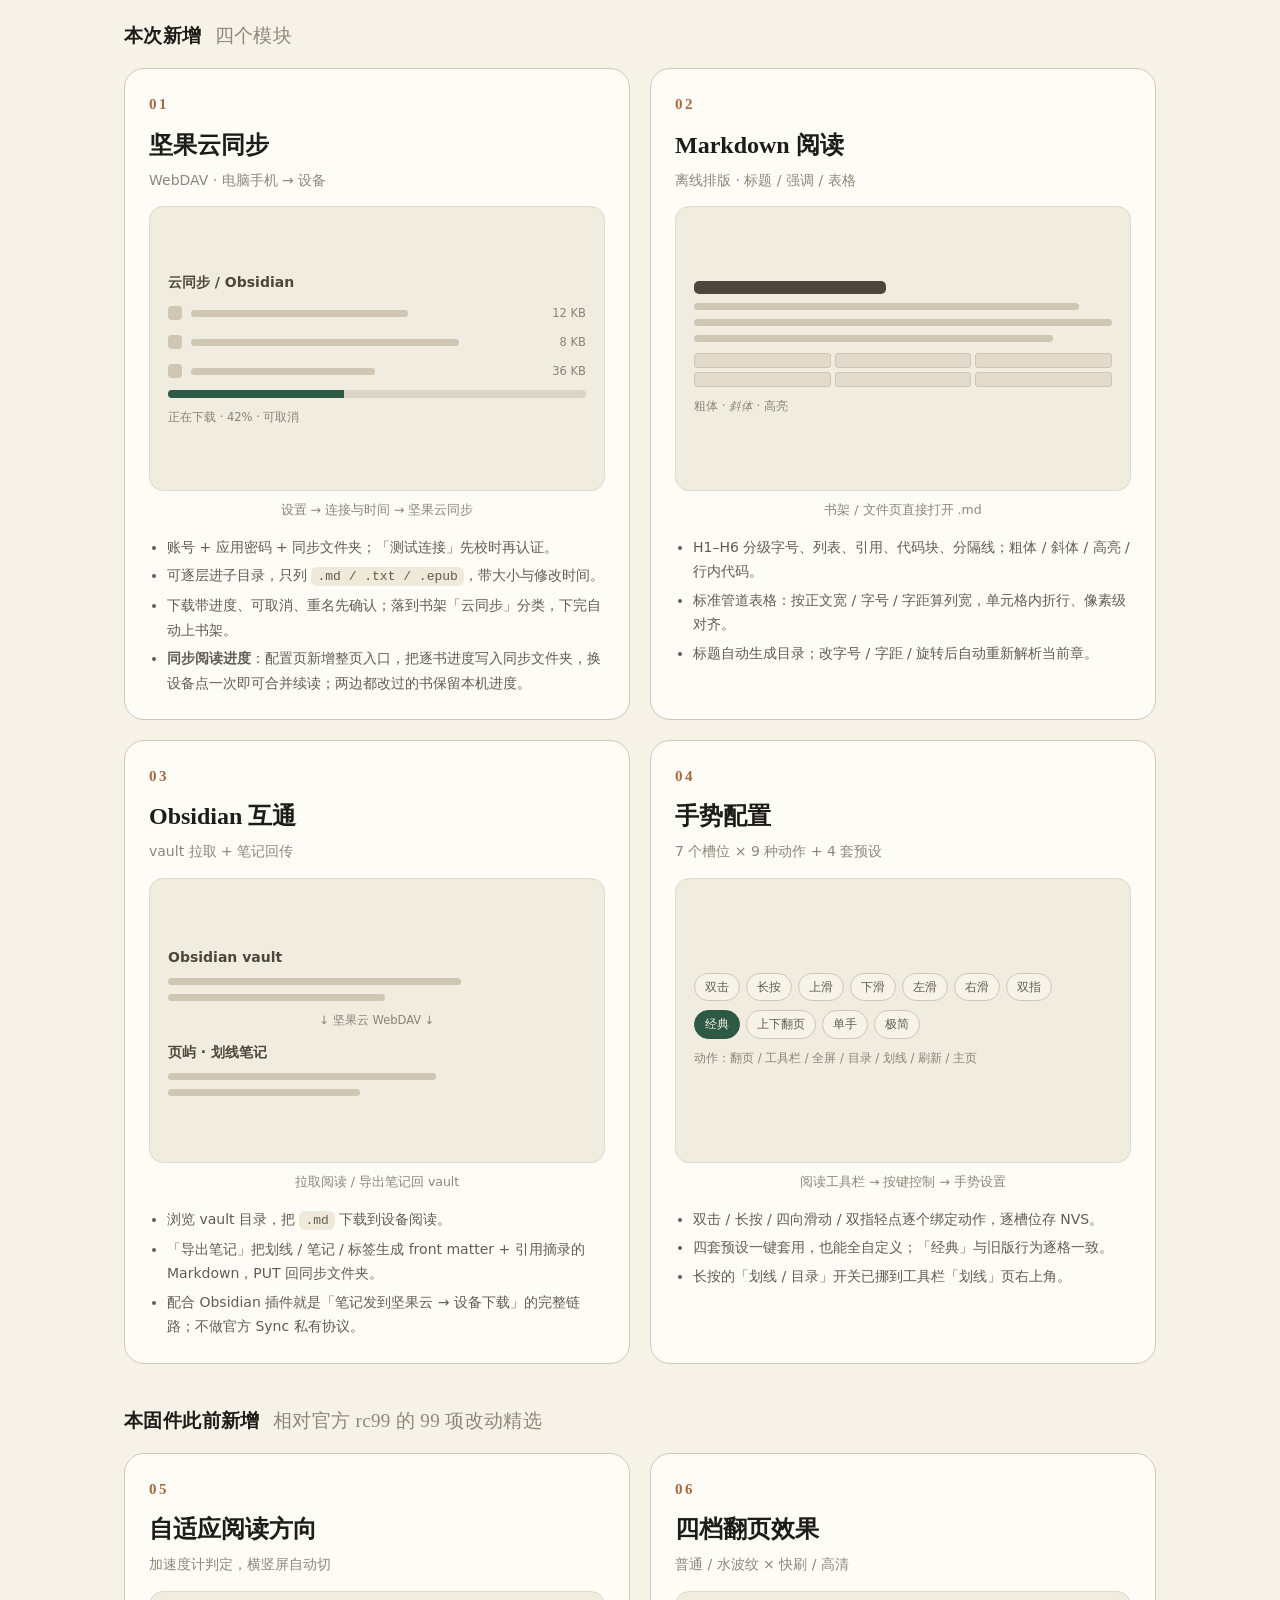
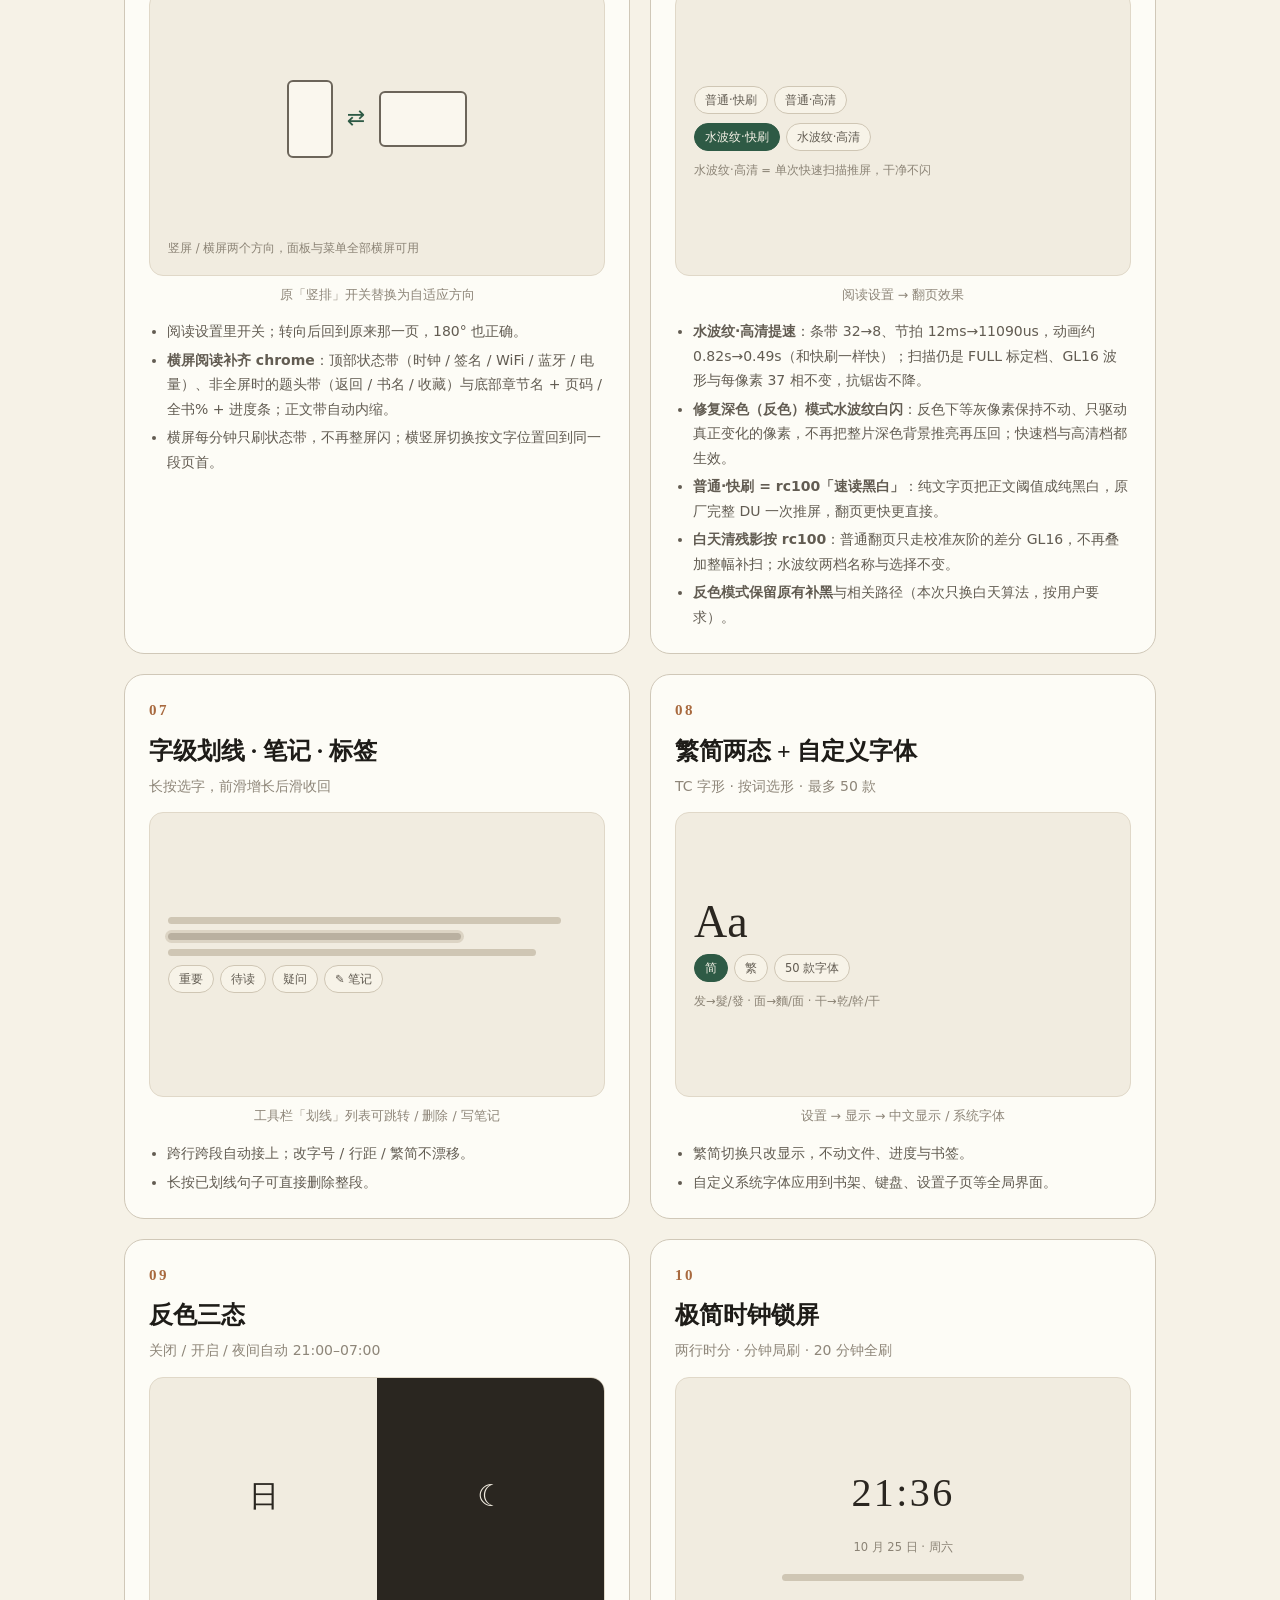
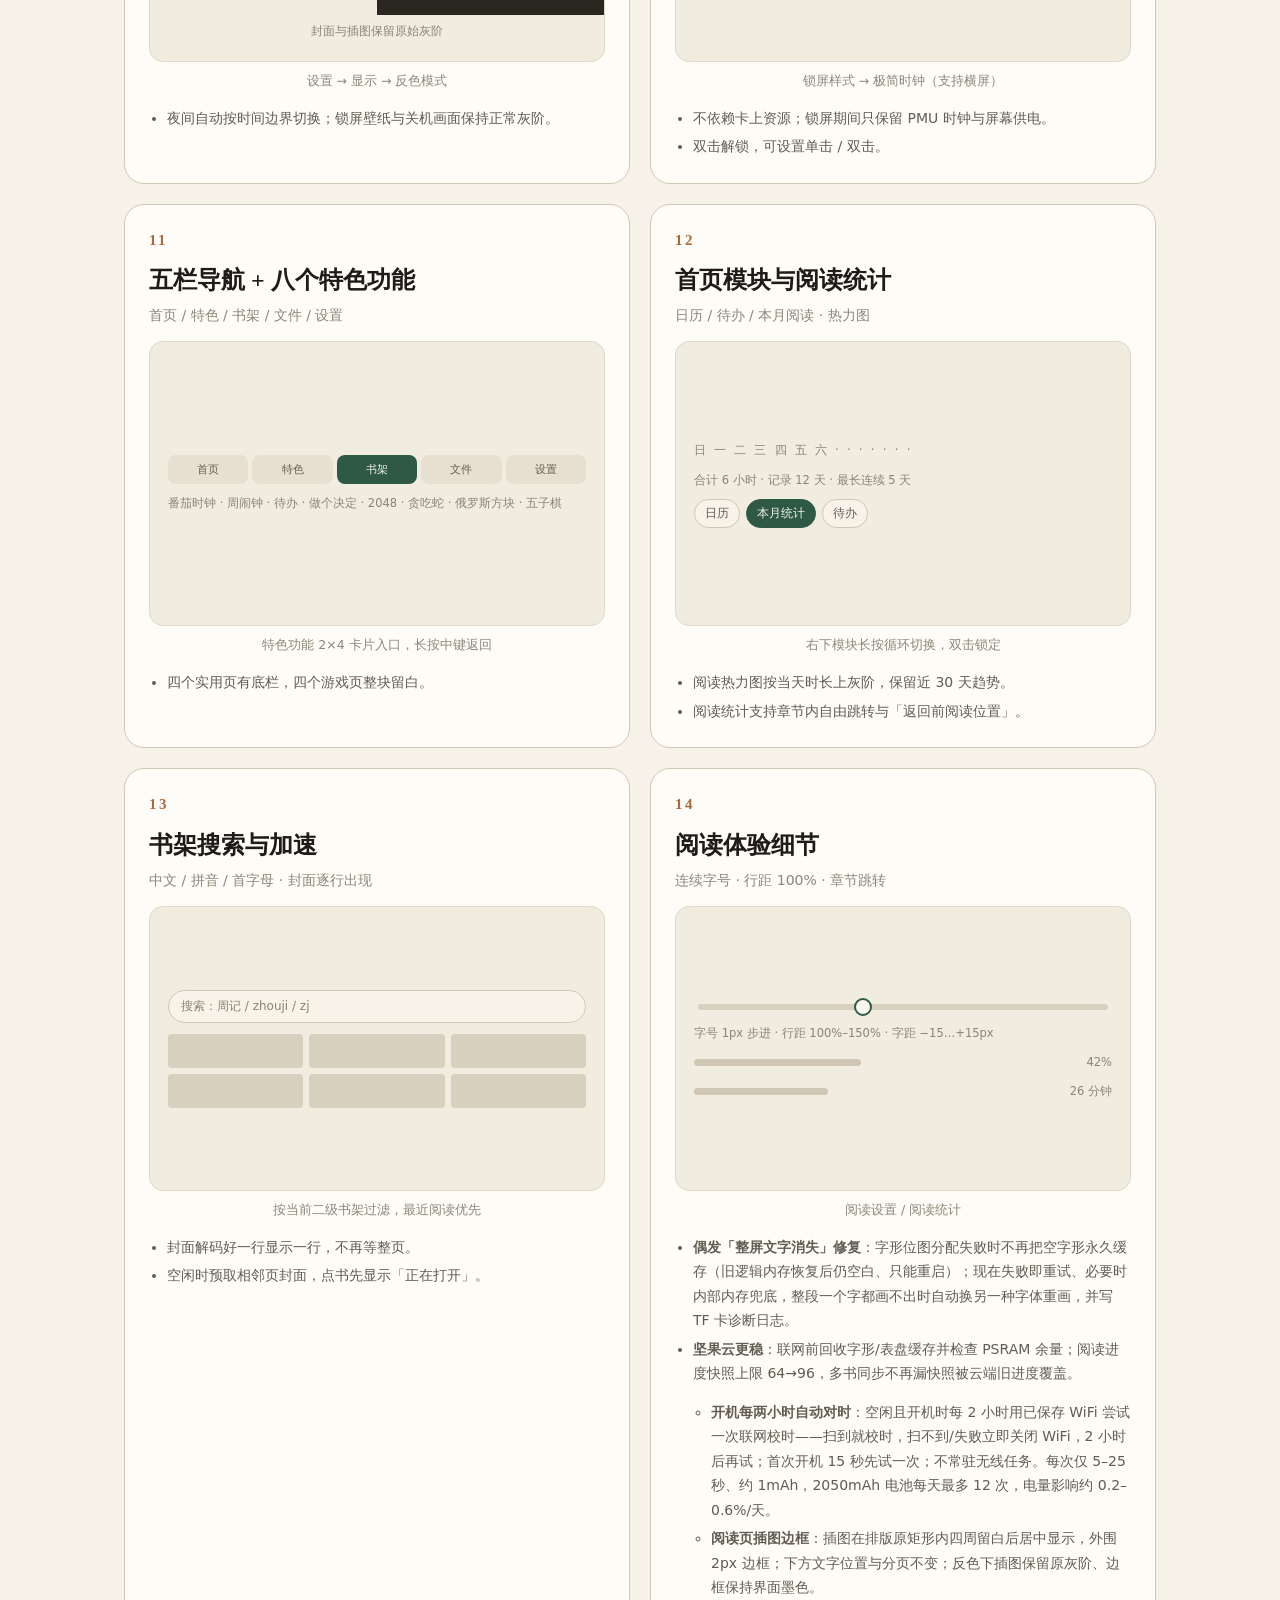
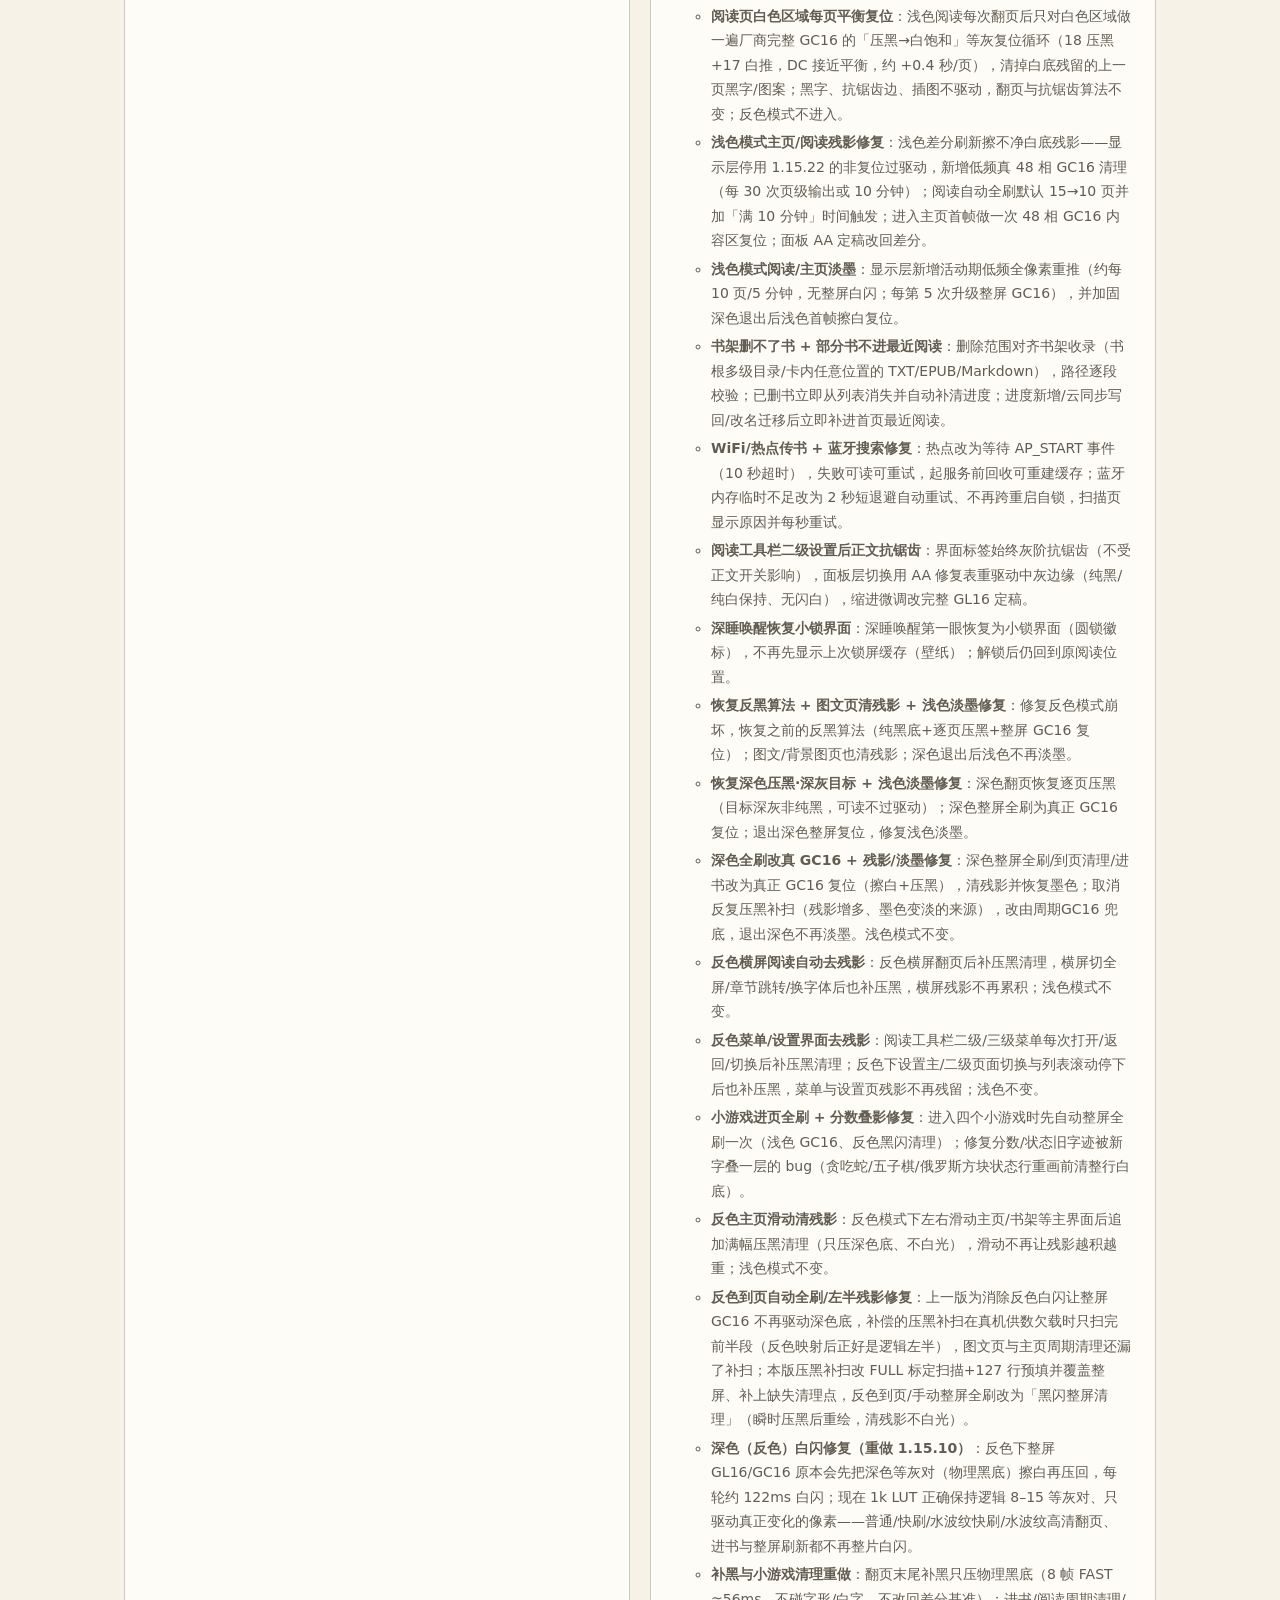
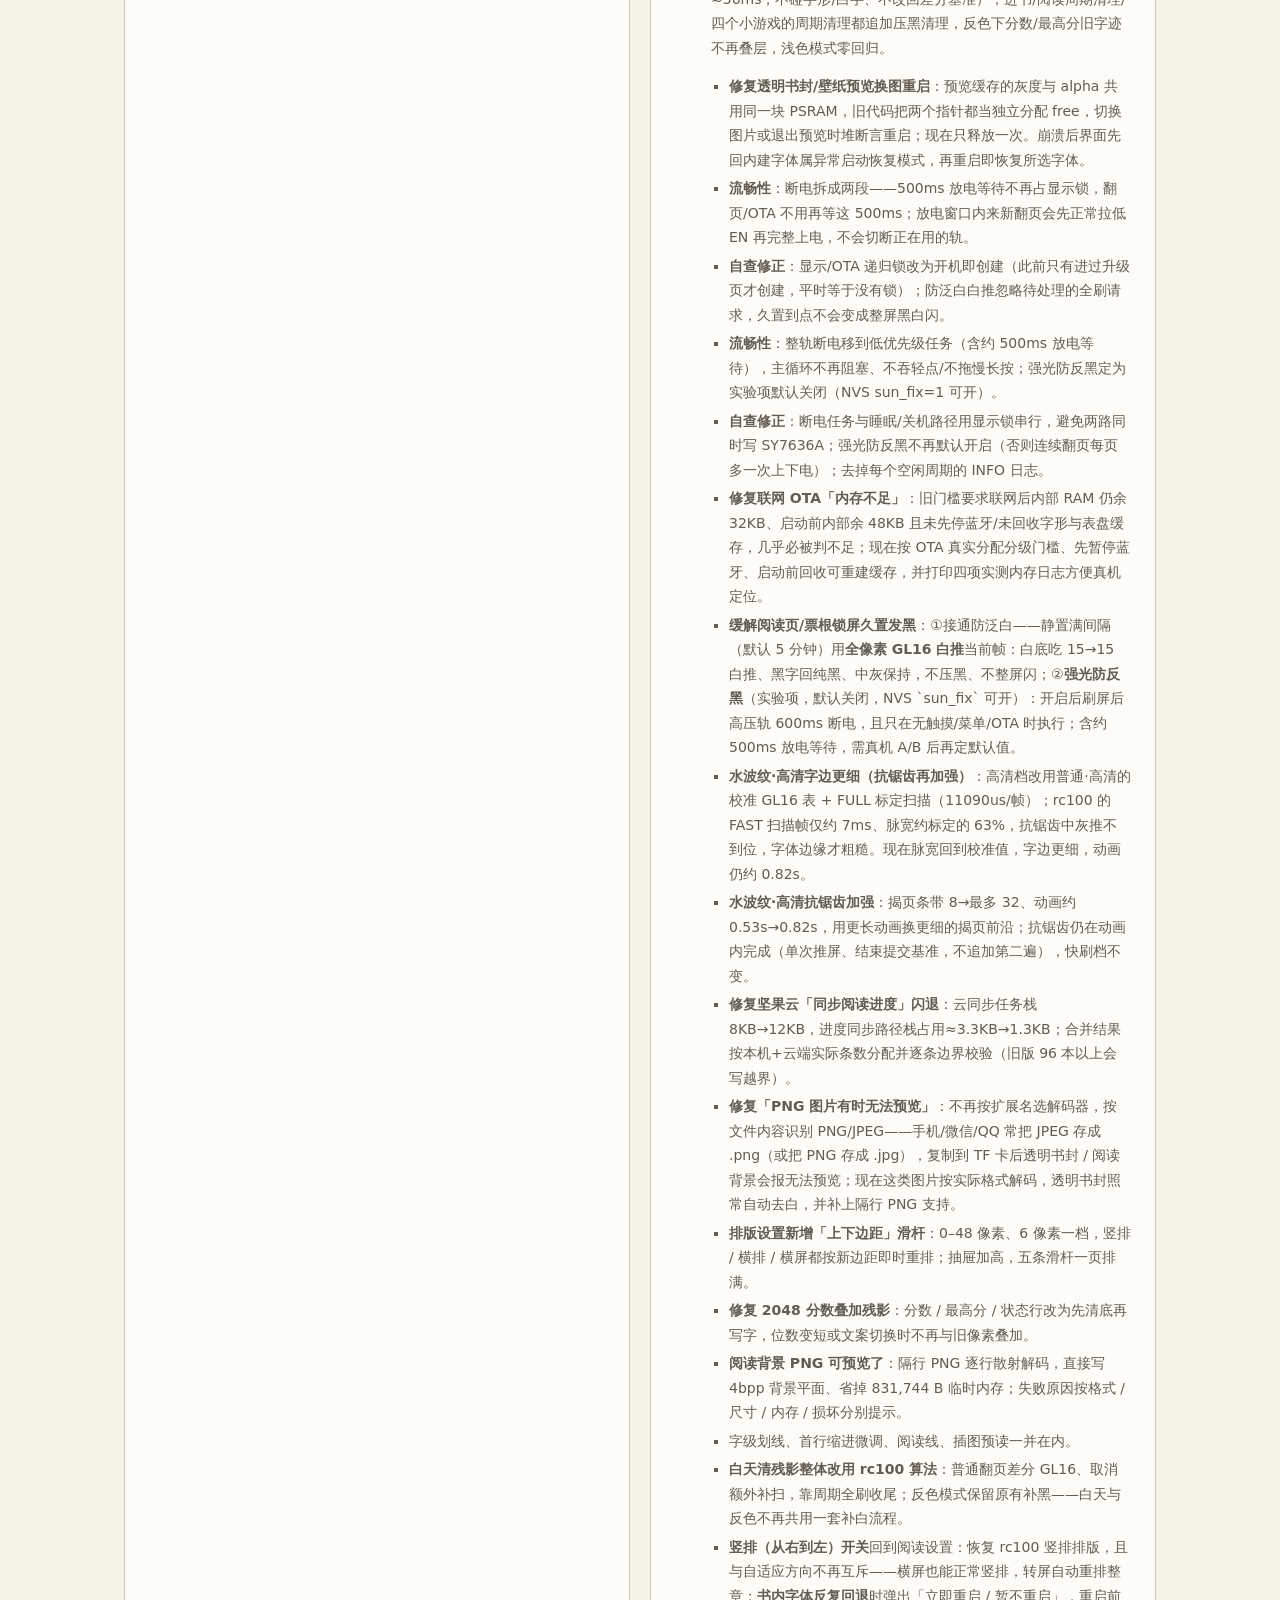
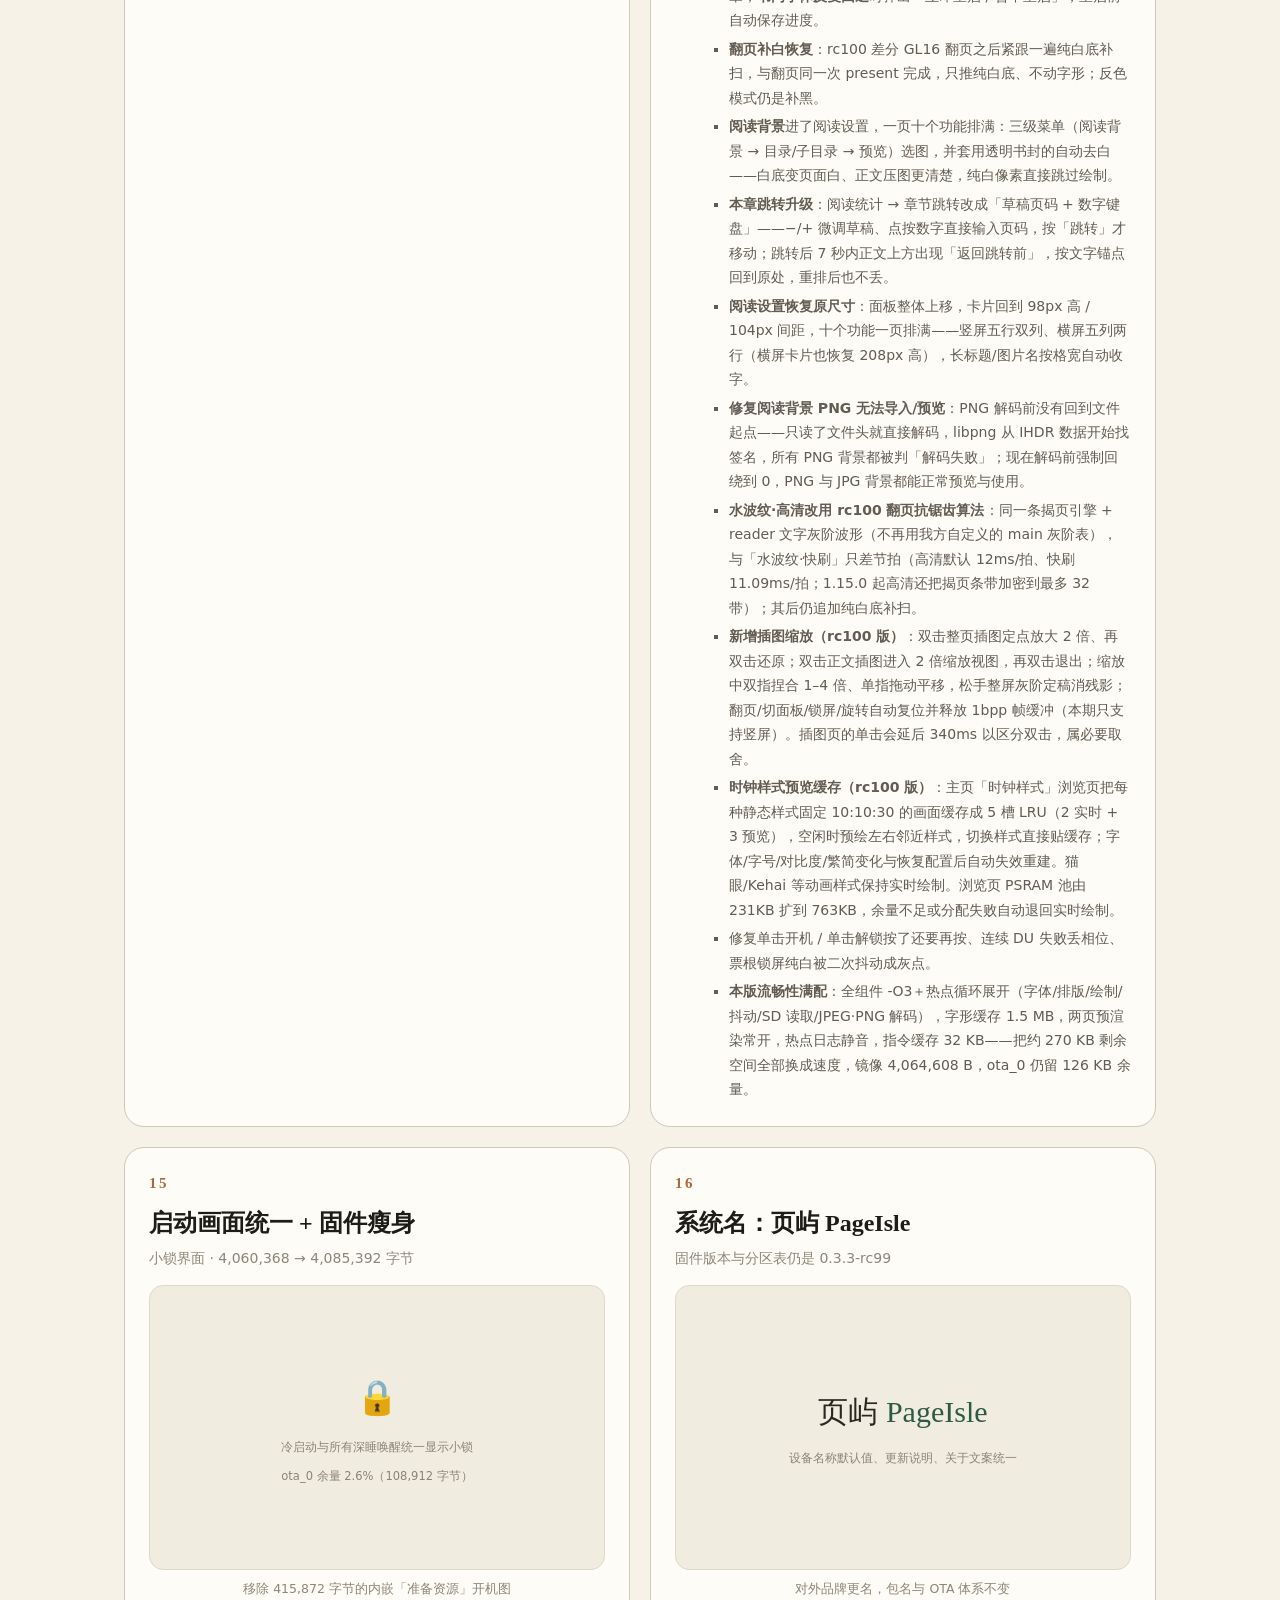
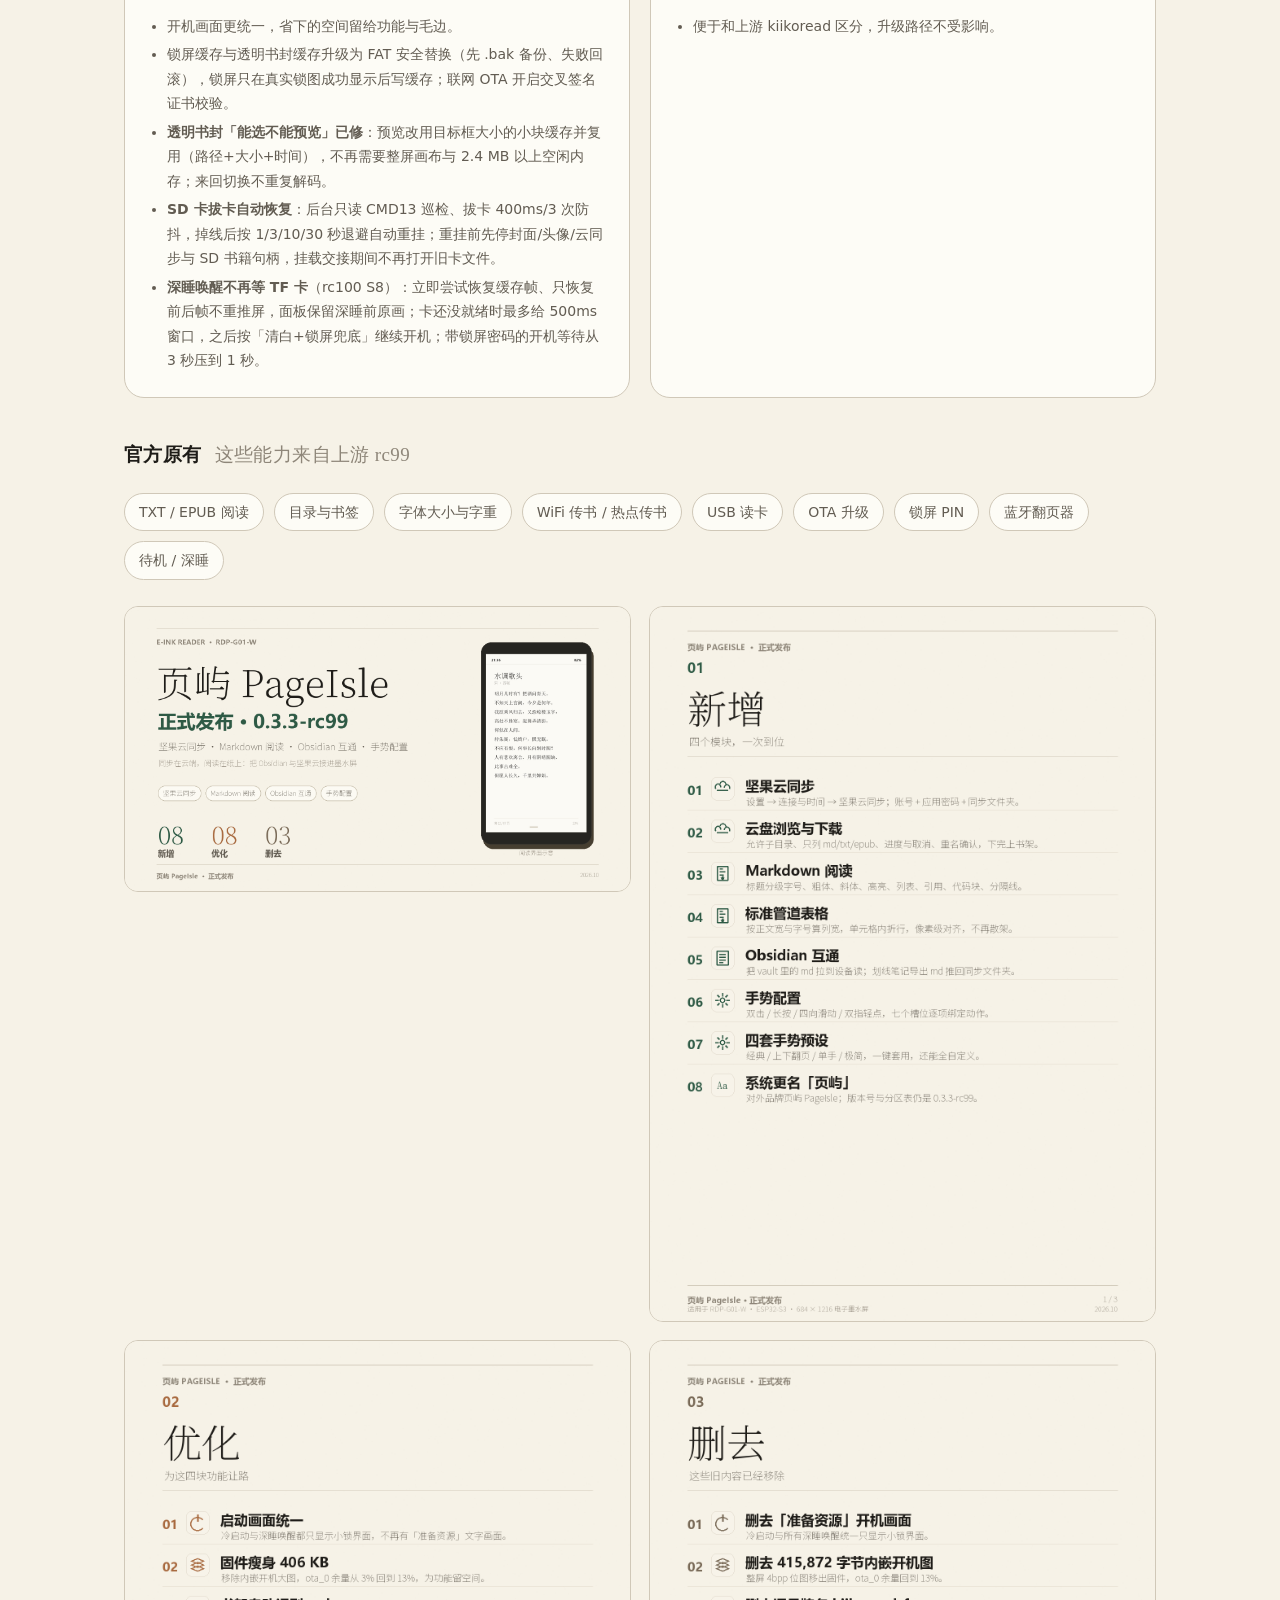
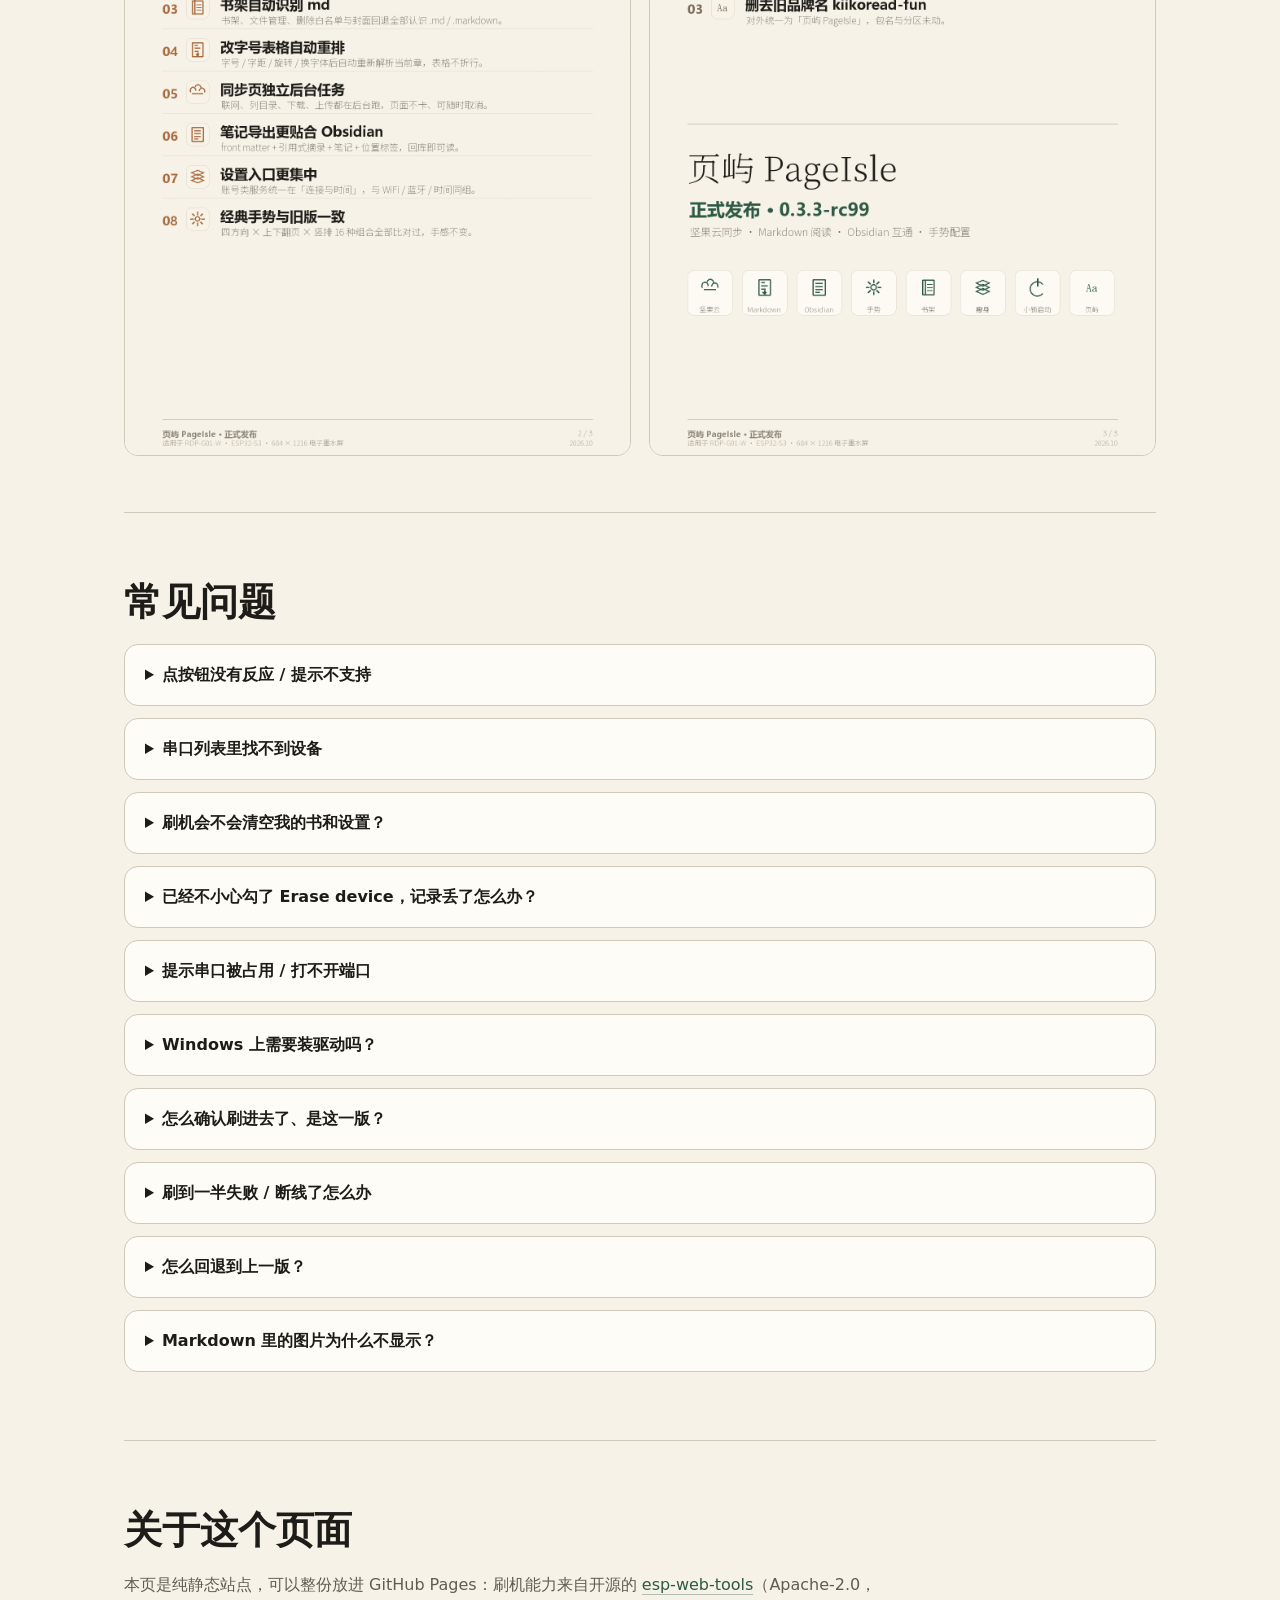
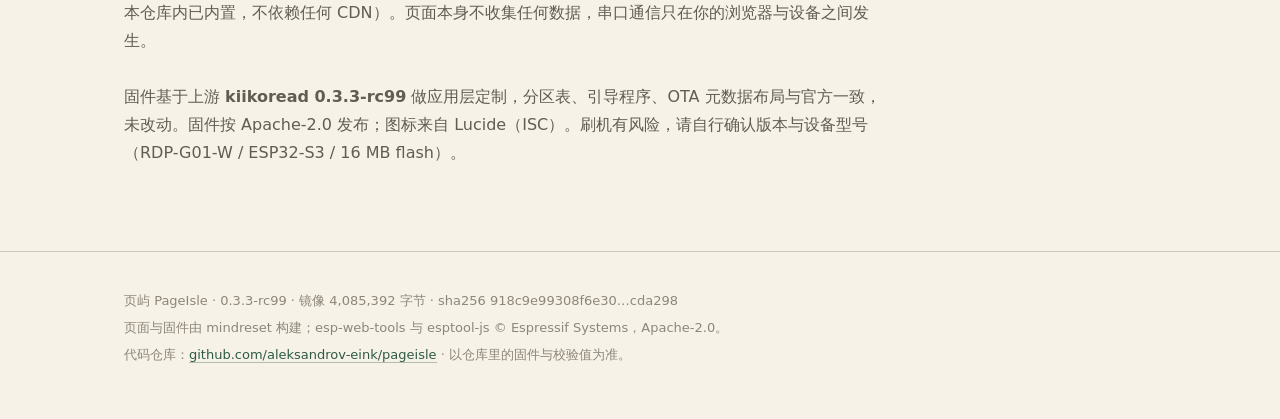
==== commit f577f5d4: "页屿系统 1.15.42：开机每两小时自动 WiFi 对时（扫不到即关 WiFi）" ====
--- a/beta/index.html
+++ b/beta/index.html
@@ -10,7 +10,7 @@
 <link rel="stylesheet" href="style.css">
 </head>
 <body>
-<div style="background:#2e5a45;color:#f6f2e7;padding:10px 16px;font-size:14px;text-align:center">内测版固件页面 · 页屿系统 1.15.41（2026-10-29） · <a style="color:#e8dcc0" href="../">回到正式版</a></div>
+<div style="background:#2e5a45;color:#f6f2e7;padding:10px 16px;font-size:14px;text-align:center">内测版固件页面 · 页屿系统 1.15.42（2026-10-29） · <a style="color:#e8dcc0" href="../">回到正式版</a></div>
 
 
 <header class="top">
@@ -84,9 +84,9 @@
       <table class="meta">
         <tr><th>系统名</th><td>页屿 PageIsle</td></tr>
         <tr><th>版本号</th><td>0.3.3-rc99</td></tr>
-        <tr><th>应用镜像</th><td>4,084,704 字节</td></tr>
-        <tr><th>ota_0 余量</th><td>109,600 字节（2.6%）</td></tr>
-        <tr><th>sha256</th><td><code>b17f939c548112f843897c4d2840e290bcf0b851ec8d8b115ef3453ae1cd2ebf</code></td></tr>
+        <tr><th>应用镜像</th><td>4,085,392 字节</td></tr>
+        <tr><th>ota_0 余量</th><td>108,912 字节（2.6%）</td></tr>
+        <tr><th>sha256</th><td><code>918c9e99308f6e309c0b7402d24d050b1150138859f0f63cdcb6653bdfcda298</code></td></tr>
       </table>
     </div>
   </section>
@@ -346,18 +346,18 @@
           </div>
           <p class="promo-cap">阅读设置 / 阅读统计</p>
         </div>
-        <ul class="promo-list"><li><b>偶发「整屏文字消失」修复</b>：字形位图分配失败时不再把空字形永久缓存（旧逻辑内存恢复后仍空白、只能重启）；现在失败即重试、必要时内部内存兜底，整段一个字都画不出时自动换另一种字体重画，并写 TF 卡诊断日志。</li><li><b>坚果云更稳</b>：联网前回收字形/表盘缓存并检查 PSRAM 余量；阅读进度快照上限 64→96，多书同步不再漏快照被云端旧进度覆盖。</li><ul class="promo-list"><li><b>改名后首页显示新书名</b>：首页书名改为与书架一致的口径——用户改名 &gt; 文件名 &gt; 书内元数据；文件在卡上改名后首页立即显示新名字；应用内「改名」在书架/首页/阅读页都生效，重启或重扫后仍保留；文件管理器改名/移动时自定义书名一起迁移。</li><li><b>阅读页插图边框</b>：插图在排版原矩形内四周留白后居中显示，外围 2px 边框；下方文字位置与分页不变；反色下插图保留原灰阶、边框保持界面墨色。</li><li><b>阅读页白色区域每页平衡复位</b>：浅色阅读每次翻页后只对白色区域做一遍厂商完整 GC16 的「压黑→白饱和」等灰复位循环（18 压黑+17 白推，DC 接近平衡，约 +0.4 秒/页），清掉白底残留的上一页黑字/图案；黑字、抗锯齿边、插图不驱动，翻页与抗锯齿算法不变；反色模式不进入。</li><li><b>浅色模式主页/阅读残影修复</b>：浅色差分刷新擦不净白底残影——显示层停用 1.15.22 的非复位过驱动，新增低频真 48 相 GC16 清理（每 30 次页级输出或 10 分钟）；阅读自动全刷默认 15→10 页并加「满 10 分钟」时间触发；进入主页首帧做一次 48 相 GC16 内容区复位；面板 AA 定稿改回差分。</li><li><b>浅色模式阅读/主页淡墨</b>：显示层新增活动期低频全像素重推（约每 10 页/5 分钟，无整屏白闪；每第 5 次升级整屏 GC16），并加固深色退出后浅色首帧擦白复位。</li><li><b>书架删不了书 + 部分书不进最近阅读</b>：删除范围对齐书架收录（书根多级目录/卡内任意位置的 TXT/EPUB/Markdown），路径逐段校验；已删书立即从列表消失并自动补清进度；进度新增/云同步写回/改名迁移后立即补进首页最近阅读。</li><li><b>WiFi/热点传书 + 蓝牙搜索修复</b>：热点改为等待 AP_START 事件（10 秒超时），失败可读可重试，起服务前回收可重建缓存；蓝牙内存临时不足改为 2 秒短退避自动重试、不再跨重启自锁，扫描页显示原因并每秒重试。</li><li><b>阅读工具栏二级设置后正文抗锯齿</b>：界面标签始终灰阶抗锯齿（不受正文开关影响），面板层切换用 AA 修复表重驱动中灰边缘（纯黑/纯白保持、无闪白），缩进微调改完整 GL16 定稿。</li><li><b>深睡唤醒恢复小锁界面</b>：深睡唤醒第一眼恢复为小锁界面（圆锁徽标），不再先显示上次锁屏缓存（壁纸）；解锁后仍回到原阅读位置。</li><li><b>恢复反黑算法 + 图文页清残影 + 浅色淡墨修复</b>：修复反色模式崩坏，恢复之前的反黑算法（纯黑底+逐页压黑+整屏 GC16 复位）；图文/背景图页也清残影；深色退出后浅色不再淡墨。</li><li><b>恢复深色压黑·深灰目标 + 浅色淡墨修复</b>：深色翻页恢复逐页压黑（目标深灰非纯黑，可读不过驱动）；深色整屏全刷为真正 GC16 复位；退出深色整屏复位，修复浅色淡墨。</li><li><b>深色全刷改真 GC16 + 残影/淡墨修复</b>：深色整屏全刷/到页清理/进书改为真正 GC16 复位（擦白+压黑），清残影并恢复墨色；取消反复压黑补扫（残影增多、墨色变淡的来源），改由周期GC16 兜底，退出深色不再淡墨。浅色模式不变。</li><li><b>反色横屏阅读自动去残影</b>：反色横屏翻页后补压黑清理，横屏切全屏/章节跳转/换字体后也补压黑，横屏残影不再累积；浅色模式不变。</li><li><b>反色菜单/设置界面去残影</b>：阅读工具栏二级/三级菜单每次打开/返回/切换后补压黑清理；反色下设置主/二级页面切换与列表滚动停下后也补压黑，菜单与设置页残影不再残留；浅色不变。</li><li><b>小游戏进页全刷 + 分数叠影修复</b>：进入四个小游戏时先自动整屏全刷一次（浅色 GC16、反色黑闪清理）；修复分数/状态旧字迹被新字叠一层的 bug（贪吃蛇/五子棋/俄罗斯方块状态行重画前清整行白底）。</li><li><b>反色主页滑动清残影</b>：反色模式下左右滑动主页/书架等主界面后追加满幅压黑清理（只压深色底、不白光），滑动不再让残影越积越重；浅色模式不变。</li><li><b>反色到页自动全刷/左半残影修复</b>：上一版为消除反色白闪让整屏 GC16 不再驱动深色底，补偿的压黑补扫在真机供数欠载时只扫完前半段（反色映射后正好是逻辑左半），图文页与主页周期清理还漏了补扫；本版压黑补扫改 FULL 标定扫描+127 行预填并覆盖整屏、补上缺失清理点，反色到页/手动整屏全刷改为「黑闪整屏清理」（瞬时压黑后重绘，清残影不白光）。</li><li><b>深色（反色）白闪修复（重做 1.15.10）</b>：反色下整屏 GL16/GC16 原本会先把深色等灰对（物理黑底）擦白再压回，每轮约 122ms 白闪；现在 1k LUT 正确保持逻辑 8–15 等灰对、只驱动真正变化的像素——普通/快刷/水波纹快刷/水波纹高清翻页、进书与整屏刷新都不再整片白闪。</li><li><b>补黑与小游戏清理重做</b>：翻页末尾补黑只压物理黑底（8 帧 FAST ≈56ms，不碰字形/白字、不改回差分基准）；进书/阅读周期清理/四个小游戏的周期清理都追加压黑清理，反色下分数/最高分旧字迹不再叠层，浅色模式零回归。</li><ul class="promo-list"><li><b>修复透明书封/壁纸预览换图重启</b>：预览缓存的灰度与 alpha 共用同一块 PSRAM，旧代码把两个指针都当独立分配 free，切换图片或退出预览时堆断言重启；现在只释放一次。崩溃后界面先回内建字体属异常启动恢复模式，再重启即恢复所选字体。</li><li><b>流畅性</b>：断电拆成两段——500ms 放电等待不再占显示锁，翻页/OTA 不用再等这 500ms；放电窗口内来新翻页会先正常拉低 EN 再完整上电，不会切断正在用的轨。</li><li><b>自查修正</b>：显示/OTA 递归锁改为开机即创建（此前只有进过升级页才创建，平时等于没有锁）；防泛白白推忽略待处理的全刷请求，久置到点不会变成整屏黑白闪。</li><li><b>流畅性</b>：整轨断电移到低优先级任务（含约 500ms 放电等待），主循环不再阻塞、不吞轻点/不拖慢长按；强光防反黑定为实验项默认关闭（NVS sun_fix=1 可开）。</li><li><b>自查修正</b>：断电任务与睡眠/关机路径用显示锁串行，避免两路同时写 SY7636A；强光防反黑不再默认开启（否则连续翻页每页多一次上下电）；去掉每个空闲周期的 INFO 日志。</li><li><b>修复联网 OTA「内存不足」</b>：旧门槛要求联网后内部 RAM 仍余 32KB、启动前内部余 48KB 且未先停蓝牙/未回收字形与表盘缓存，几乎必被判不足；现在按 OTA 真实分配分级门槛、先暂停蓝牙、启动前回收可重建缓存，并打印四项实测内存日志方便真机定位。</li><li><b>缓解阅读页/票根锁屏久置发黑</b>：①接通防泛白——静置满间隔（默认 5 分钟）用<b>全像素 GL16 白推</b>当前帧：白底吃 15→15 白推、黑字回纯黑、中灰保持，不压黑、不整屏闪；②<b>强光防反黑</b>（实验项，默认关闭，NVS `sun_fix` 可开）：开启后刷屏后高压轨 600ms 断电，且只在无触摸/菜单/OTA 时执行；含约 500ms 放电等待，需真机 A/B 后再定默认值。</li><li><b>水波纹·高清字边更细（抗锯齿再加强）</b>：高清档改用普通·高清的校准 GL16 表 + FULL 标定扫描（11090us/帧）；rc100 的 FAST 扫描帧仅约 7ms、脉宽约标定的 63%，抗锯齿中灰推不到位，字体边缘才粗糙。现在脉宽回到校准值，字边更细，动画仍约 0.82s。</li><li><b>水波纹·高清抗锯齿加强</b>：揭页条带 8→最多 32、动画约 0.53s→0.82s，用更长动画换更细的揭页前沿；抗锯齿仍在动画内完成（单次推屏、结束提交基准，不追加第二遍），快刷档不变。</li><li><b>修复坚果云「同步阅读进度」闪退</b>：云同步任务栈 8KB→12KB，进度同步路径栈占用≈3.3KB→1.3KB；合并结果按本机+云端实际条数分配并逐条边界校验（旧版 96 本以上会写越界）。</li><li><b>修复「PNG 图片有时无法预览」</b>：不再按扩展名选解码器，按文件内容识别 PNG/JPEG——手机/微信/QQ 常把 JPEG 存成 .png（或把 PNG 存成 .jpg），复制到 TF 卡后透明书封 / 阅读背景会报无法预览；现在这类图片按实际格式解码，透明书封照常自动去白，并补上隔行 PNG 支持。</li><li><b>排版设置新增「上下边距」滑杆</b>：0–48 像素、6 像素一档，竖排 / 横排 / 横屏都按新边距即时重排；抽屉加高，五条滑杆一页排满。</li><li><b>修复 2048 分数叠加残影</b>：分数 / 最高分 / 状态行改为先清底再写字，位数变短或文案切换时不再与旧像素叠加。</li><li><b>阅读背景 PNG 可预览了</b>：隔行 PNG 逐行散射解码，直接写 4bpp 背景平面、省掉 831,744 B 临时内存；失败原因按格式 / 尺寸 / 内存 / 损坏分别提示。</li><li>字级划线、首行缩进微调、阅读线、插图预读一并在内。</li><li><b>白天清残影整体改用 rc100 算法</b>：普通翻页差分 GL16、取消额外补扫，靠周期全刷收尾；反色模式保留原有补黑——白天与反色不再共用一套补白流程。</li><li><b>竖排（从右到左）开关</b>回到阅读设置：恢复 rc100 竖排排版，且与自适应方向不再互斥——横屏也能正常竖排，转屏自动重排整章；<b>书内字体反复回退</b>时弹出「立即重启 / 暂不重启」，重启前自动保存进度。</li><li><b>翻页补白恢复</b>：rc100 差分 GL16 翻页之后紧跟一遍纯白底补扫，与翻页同一次 present 完成，只推纯白底、不动字形；反色模式仍是补黑。</li><li><b>阅读背景</b>进了阅读设置，一页十个功能排满：三级菜单（阅读背景 → 目录/子目录 → 预览）选图，并套用透明书封的自动去白——白底变页面白、正文压图更清楚，纯白像素直接跳过绘制。</li><li><b>本章跳转升级</b>：阅读统计 → 章节跳转改成「草稿页码 + 数字键盘」——−/+ 微调草稿、点按数字直接输入页码，按「跳转」才移动；跳转后 7 秒内正文上方出现「返回跳转前」，按文字锚点回到原处，重排后也不丢。</li><li><b>阅读设置恢复原尺寸</b>：面板整体上移，卡片回到 98px 高 / 104px 间距，十个功能一页排满——竖屏五行双列、横屏五列两行（横屏卡片也恢复 208px 高），长标题/图片名按格宽自动收字。</li><li><b>修复阅读背景 PNG 无法导入/预览</b>：PNG 解码前没有回到文件起点——只读了文件头就直接解码，libpng 从 IHDR 数据开始找签名，所有 PNG 背景都被判「解码失败」；现在解码前强制回绕到 0，PNG 与 JPG 背景都能正常预览与使用。</li><li><b>水波纹·高清改用 rc100 翻页抗锯齿算法</b>：同一条揭页引擎 + reader 文字灰阶波形（不再用我方自定义的 main 灰阶表），与「水波纹·快刷」只差节拍（高清默认 12ms/拍、快刷 11.09ms/拍；1.15.0 起高清还把揭页条带加密到最多 32 带）；其后仍追加纯白底补扫。</li><li><b>新增插图缩放（rc100 版）</b>：双击整页插图定点放大 2 倍、再双击还原；双击正文插图进入 2 倍缩放视图，再双击退出；缩放中双指捏合 1–4 倍、单指拖动平移，松手整屏灰阶定稿消残影；翻页/切面板/锁屏/旋转自动复位并释放 1bpp 帧缓冲（本期只支持竖屏）。插图页的单击会延后 340ms 以区分双击，属必要取舍。</li><li><b>时钟样式预览缓存（rc100 版）</b>：主页「时钟样式」浏览页把每种静态样式固定 10:10:30 的画面缓存成 5 槽 LRU（2 实时 + 3 预览），空闲时预绘左右邻近样式，切换样式直接贴缓存；字体/字号/对比度/繁简变化与恢复配置后自动失效重建。猫眼/Kehai 等动画样式保持实时绘制。浏览页 PSRAM 池由 231KB 扩到 763KB，余量不足或分配失败自动退回实时绘制。</li><li>修复单击开机 / 单击解锁按了还要再按、连续 DU 失败丢相位、票根锁屏纯白被二次抖动成灰点。</li><li><b>本版流畅性满配</b>：全组件 -O3＋热点循环展开（字体/排版/绘制/抖动/SD 读取/JPEG·PNG 解码），字形缓存 1.5 MB，两页预渲染常开，热点日志静音，指令缓存 32 KB——把约 270 KB 剩余空间全部换成速度，镜像 4,064,608 B，ota_0 仍留 126 KB 余量。</li></ul>
+        <ul class="promo-list"><li><b>偶发「整屏文字消失」修复</b>：字形位图分配失败时不再把空字形永久缓存（旧逻辑内存恢复后仍空白、只能重启）；现在失败即重试、必要时内部内存兜底，整段一个字都画不出时自动换另一种字体重画，并写 TF 卡诊断日志。</li><li><b>坚果云更稳</b>：联网前回收字形/表盘缓存并检查 PSRAM 余量；阅读进度快照上限 64→96，多书同步不再漏快照被云端旧进度覆盖。</li><ul class="promo-list"><li><b>开机每两小时自动对时</b>：空闲且开机时每 2 小时用已保存 WiFi 尝试一次联网校时——扫到就校时，扫不到/失败立即关闭 WiFi，2 小时后再试；首次开机 15 秒先试一次；不常驻无线任务。每次仅 5–25 秒、约 1mAh，2050mAh 电池每天最多 12 次，电量影响约 0.2–0.6%/天。</li><li><b>阅读页插图边框</b>：插图在排版原矩形内四周留白后居中显示，外围 2px 边框；下方文字位置与分页不变；反色下插图保留原灰阶、边框保持界面墨色。</li><li><b>阅读页白色区域每页平衡复位</b>：浅色阅读每次翻页后只对白色区域做一遍厂商完整 GC16 的「压黑→白饱和」等灰复位循环（18 压黑+17 白推，DC 接近平衡，约 +0.4 秒/页），清掉白底残留的上一页黑字/图案；黑字、抗锯齿边、插图不驱动，翻页与抗锯齿算法不变；反色模式不进入。</li><li><b>浅色模式主页/阅读残影修复</b>：浅色差分刷新擦不净白底残影——显示层停用 1.15.22 的非复位过驱动，新增低频真 48 相 GC16 清理（每 30 次页级输出或 10 分钟）；阅读自动全刷默认 15→10 页并加「满 10 分钟」时间触发；进入主页首帧做一次 48 相 GC16 内容区复位；面板 AA 定稿改回差分。</li><li><b>浅色模式阅读/主页淡墨</b>：显示层新增活动期低频全像素重推（约每 10 页/5 分钟，无整屏白闪；每第 5 次升级整屏 GC16），并加固深色退出后浅色首帧擦白复位。</li><li><b>书架删不了书 + 部分书不进最近阅读</b>：删除范围对齐书架收录（书根多级目录/卡内任意位置的 TXT/EPUB/Markdown），路径逐段校验；已删书立即从列表消失并自动补清进度；进度新增/云同步写回/改名迁移后立即补进首页最近阅读。</li><li><b>WiFi/热点传书 + 蓝牙搜索修复</b>：热点改为等待 AP_START 事件（10 秒超时），失败可读可重试，起服务前回收可重建缓存；蓝牙内存临时不足改为 2 秒短退避自动重试、不再跨重启自锁，扫描页显示原因并每秒重试。</li><li><b>阅读工具栏二级设置后正文抗锯齿</b>：界面标签始终灰阶抗锯齿（不受正文开关影响），面板层切换用 AA 修复表重驱动中灰边缘（纯黑/纯白保持、无闪白），缩进微调改完整 GL16 定稿。</li><li><b>深睡唤醒恢复小锁界面</b>：深睡唤醒第一眼恢复为小锁界面（圆锁徽标），不再先显示上次锁屏缓存（壁纸）；解锁后仍回到原阅读位置。</li><li><b>恢复反黑算法 + 图文页清残影 + 浅色淡墨修复</b>：修复反色模式崩坏，恢复之前的反黑算法（纯黑底+逐页压黑+整屏 GC16 复位）；图文/背景图页也清残影；深色退出后浅色不再淡墨。</li><li><b>恢复深色压黑·深灰目标 + 浅色淡墨修复</b>：深色翻页恢复逐页压黑（目标深灰非纯黑，可读不过驱动）；深色整屏全刷为真正 GC16 复位；退出深色整屏复位，修复浅色淡墨。</li><li><b>深色全刷改真 GC16 + 残影/淡墨修复</b>：深色整屏全刷/到页清理/进书改为真正 GC16 复位（擦白+压黑），清残影并恢复墨色；取消反复压黑补扫（残影增多、墨色变淡的来源），改由周期GC16 兜底，退出深色不再淡墨。浅色模式不变。</li><li><b>反色横屏阅读自动去残影</b>：反色横屏翻页后补压黑清理，横屏切全屏/章节跳转/换字体后也补压黑，横屏残影不再累积；浅色模式不变。</li><li><b>反色菜单/设置界面去残影</b>：阅读工具栏二级/三级菜单每次打开/返回/切换后补压黑清理；反色下设置主/二级页面切换与列表滚动停下后也补压黑，菜单与设置页残影不再残留；浅色不变。</li><li><b>小游戏进页全刷 + 分数叠影修复</b>：进入四个小游戏时先自动整屏全刷一次（浅色 GC16、反色黑闪清理）；修复分数/状态旧字迹被新字叠一层的 bug（贪吃蛇/五子棋/俄罗斯方块状态行重画前清整行白底）。</li><li><b>反色主页滑动清残影</b>：反色模式下左右滑动主页/书架等主界面后追加满幅压黑清理（只压深色底、不白光），滑动不再让残影越积越重；浅色模式不变。</li><li><b>反色到页自动全刷/左半残影修复</b>：上一版为消除反色白闪让整屏 GC16 不再驱动深色底，补偿的压黑补扫在真机供数欠载时只扫完前半段（反色映射后正好是逻辑左半），图文页与主页周期清理还漏了补扫；本版压黑补扫改 FULL 标定扫描+127 行预填并覆盖整屏、补上缺失清理点，反色到页/手动整屏全刷改为「黑闪整屏清理」（瞬时压黑后重绘，清残影不白光）。</li><li><b>深色（反色）白闪修复（重做 1.15.10）</b>：反色下整屏 GL16/GC16 原本会先把深色等灰对（物理黑底）擦白再压回，每轮约 122ms 白闪；现在 1k LUT 正确保持逻辑 8–15 等灰对、只驱动真正变化的像素——普通/快刷/水波纹快刷/水波纹高清翻页、进书与整屏刷新都不再整片白闪。</li><li><b>补黑与小游戏清理重做</b>：翻页末尾补黑只压物理黑底（8 帧 FAST ≈56ms，不碰字形/白字、不改回差分基准）；进书/阅读周期清理/四个小游戏的周期清理都追加压黑清理，反色下分数/最高分旧字迹不再叠层，浅色模式零回归。</li><ul class="promo-list"><li><b>修复透明书封/壁纸预览换图重启</b>：预览缓存的灰度与 alpha 共用同一块 PSRAM，旧代码把两个指针都当独立分配 free，切换图片或退出预览时堆断言重启；现在只释放一次。崩溃后界面先回内建字体属异常启动恢复模式，再重启即恢复所选字体。</li><li><b>流畅性</b>：断电拆成两段——500ms 放电等待不再占显示锁，翻页/OTA 不用再等这 500ms；放电窗口内来新翻页会先正常拉低 EN 再完整上电，不会切断正在用的轨。</li><li><b>自查修正</b>：显示/OTA 递归锁改为开机即创建（此前只有进过升级页才创建，平时等于没有锁）；防泛白白推忽略待处理的全刷请求，久置到点不会变成整屏黑白闪。</li><li><b>流畅性</b>：整轨断电移到低优先级任务（含约 500ms 放电等待），主循环不再阻塞、不吞轻点/不拖慢长按；强光防反黑定为实验项默认关闭（NVS sun_fix=1 可开）。</li><li><b>自查修正</b>：断电任务与睡眠/关机路径用显示锁串行，避免两路同时写 SY7636A；强光防反黑不再默认开启（否则连续翻页每页多一次上下电）；去掉每个空闲周期的 INFO 日志。</li><li><b>修复联网 OTA「内存不足」</b>：旧门槛要求联网后内部 RAM 仍余 32KB、启动前内部余 48KB 且未先停蓝牙/未回收字形与表盘缓存，几乎必被判不足；现在按 OTA 真实分配分级门槛、先暂停蓝牙、启动前回收可重建缓存，并打印四项实测内存日志方便真机定位。</li><li><b>缓解阅读页/票根锁屏久置发黑</b>：①接通防泛白——静置满间隔（默认 5 分钟）用<b>全像素 GL16 白推</b>当前帧：白底吃 15→15 白推、黑字回纯黑、中灰保持，不压黑、不整屏闪；②<b>强光防反黑</b>（实验项，默认关闭，NVS `sun_fix` 可开）：开启后刷屏后高压轨 600ms 断电，且只在无触摸/菜单/OTA 时执行；含约 500ms 放电等待，需真机 A/B 后再定默认值。</li><li><b>水波纹·高清字边更细（抗锯齿再加强）</b>：高清档改用普通·高清的校准 GL16 表 + FULL 标定扫描（11090us/帧）；rc100 的 FAST 扫描帧仅约 7ms、脉宽约标定的 63%，抗锯齿中灰推不到位，字体边缘才粗糙。现在脉宽回到校准值，字边更细，动画仍约 0.82s。</li><li><b>水波纹·高清抗锯齿加强</b>：揭页条带 8→最多 32、动画约 0.53s→0.82s，用更长动画换更细的揭页前沿；抗锯齿仍在动画内完成（单次推屏、结束提交基准，不追加第二遍），快刷档不变。</li><li><b>修复坚果云「同步阅读进度」闪退</b>：云同步任务栈 8KB→12KB，进度同步路径栈占用≈3.3KB→1.3KB；合并结果按本机+云端实际条数分配并逐条边界校验（旧版 96 本以上会写越界）。</li><li><b>修复「PNG 图片有时无法预览」</b>：不再按扩展名选解码器，按文件内容识别 PNG/JPEG——手机/微信/QQ 常把 JPEG 存成 .png（或把 PNG 存成 .jpg），复制到 TF 卡后透明书封 / 阅读背景会报无法预览；现在这类图片按实际格式解码，透明书封照常自动去白，并补上隔行 PNG 支持。</li><li><b>排版设置新增「上下边距」滑杆</b>：0–48 像素、6 像素一档，竖排 / 横排 / 横屏都按新边距即时重排；抽屉加高，五条滑杆一页排满。</li><li><b>修复 2048 分数叠加残影</b>：分数 / 最高分 / 状态行改为先清底再写字，位数变短或文案切换时不再与旧像素叠加。</li><li><b>阅读背景 PNG 可预览了</b>：隔行 PNG 逐行散射解码，直接写 4bpp 背景平面、省掉 831,744 B 临时内存；失败原因按格式 / 尺寸 / 内存 / 损坏分别提示。</li><li>字级划线、首行缩进微调、阅读线、插图预读一并在内。</li><li><b>白天清残影整体改用 rc100 算法</b>：普通翻页差分 GL16、取消额外补扫，靠周期全刷收尾；反色模式保留原有补黑——白天与反色不再共用一套补白流程。</li><li><b>竖排（从右到左）开关</b>回到阅读设置：恢复 rc100 竖排排版，且与自适应方向不再互斥——横屏也能正常竖排，转屏自动重排整章；<b>书内字体反复回退</b>时弹出「立即重启 / 暂不重启」，重启前自动保存进度。</li><li><b>翻页补白恢复</b>：rc100 差分 GL16 翻页之后紧跟一遍纯白底补扫，与翻页同一次 present 完成，只推纯白底、不动字形；反色模式仍是补黑。</li><li><b>阅读背景</b>进了阅读设置，一页十个功能排满：三级菜单（阅读背景 → 目录/子目录 → 预览）选图，并套用透明书封的自动去白——白底变页面白、正文压图更清楚，纯白像素直接跳过绘制。</li><li><b>本章跳转升级</b>：阅读统计 → 章节跳转改成「草稿页码 + 数字键盘」——−/+ 微调草稿、点按数字直接输入页码，按「跳转」才移动；跳转后 7 秒内正文上方出现「返回跳转前」，按文字锚点回到原处，重排后也不丢。</li><li><b>阅读设置恢复原尺寸</b>：面板整体上移，卡片回到 98px 高 / 104px 间距，十个功能一页排满——竖屏五行双列、横屏五列两行（横屏卡片也恢复 208px 高），长标题/图片名按格宽自动收字。</li><li><b>修复阅读背景 PNG 无法导入/预览</b>：PNG 解码前没有回到文件起点——只读了文件头就直接解码，libpng 从 IHDR 数据开始找签名，所有 PNG 背景都被判「解码失败」；现在解码前强制回绕到 0，PNG 与 JPG 背景都能正常预览与使用。</li><li><b>水波纹·高清改用 rc100 翻页抗锯齿算法</b>：同一条揭页引擎 + reader 文字灰阶波形（不再用我方自定义的 main 灰阶表），与「水波纹·快刷」只差节拍（高清默认 12ms/拍、快刷 11.09ms/拍；1.15.0 起高清还把揭页条带加密到最多 32 带）；其后仍追加纯白底补扫。</li><li><b>新增插图缩放（rc100 版）</b>：双击整页插图定点放大 2 倍、再双击还原；双击正文插图进入 2 倍缩放视图，再双击退出；缩放中双指捏合 1–4 倍、单指拖动平移，松手整屏灰阶定稿消残影；翻页/切面板/锁屏/旋转自动复位并释放 1bpp 帧缓冲（本期只支持竖屏）。插图页的单击会延后 340ms 以区分双击，属必要取舍。</li><li><b>时钟样式预览缓存（rc100 版）</b>：主页「时钟样式」浏览页把每种静态样式固定 10:10:30 的画面缓存成 5 槽 LRU（2 实时 + 3 预览），空闲时预绘左右邻近样式，切换样式直接贴缓存；字体/字号/对比度/繁简变化与恢复配置后自动失效重建。猫眼/Kehai 等动画样式保持实时绘制。浏览页 PSRAM 池由 231KB 扩到 763KB，余量不足或分配失败自动退回实时绘制。</li><li>修复单击开机 / 单击解锁按了还要再按、连续 DU 失败丢相位、票根锁屏纯白被二次抖动成灰点。</li><li><b>本版流畅性满配</b>：全组件 -O3＋热点循环展开（字体/排版/绘制/抖动/SD 读取/JPEG·PNG 解码），字形缓存 1.5 MB，两页预渲染常开，热点日志静音，指令缓存 32 KB——把约 270 KB 剩余空间全部换成速度，镜像 4,064,608 B，ota_0 仍留 126 KB 余量。</li></ul>
       </article>
 
       <article class="promo-card">
         <div class="promo-no">15</div>
         <h3>启动画面统一 + 固件瘦身</h3>
-        <p class="promo-sub">小锁界面 · 4,060,368 → 4,084,704 字节</p>
+        <p class="promo-sub">小锁界面 · 4,060,368 → 4,085,392 字节</p>
         <div class="promo-shot">
           <div class="mock center">
             <div class="m-lock">🔒</div>
             <div class="m-meta2">冷启动与所有深睡唤醒统一显示小锁</div>
-            <div class="m-meta2">ota_0 余量 2.6%（109,600 字节）</div>
+            <div class="m-meta2">ota_0 余量 2.6%（108,912 字节）</div>
           </div>
           <p class="promo-cap">移除 415,872 字节的内嵌「准备资源」开机图</p>
         </div>
@@ -450,7 +450,7 @@
 
 <footer>
   <div class="wrap">
-    <p>页屿 PageIsle · 0.3.3-rc99 · 镜像 4,084,704 字节 · sha256 b17f939c548112f8…cd2ebf</p>
+    <p>页屿 PageIsle · 0.3.3-rc99 · 镜像 4,085,392 字节 · sha256 918c9e99308f6e30…cda298</p>
     <p>页面与固件由 mindreset 构建；esp-web-tools 与 esptool-js © Espressif Systems，Apache-2.0。</p>
     <p>代码仓库：<a href="https://github.com/aleksandrov-eink/pageisle" target="_blank" rel="noopener">github.com/aleksandrov-eink/pageisle</a> · 以仓库里的固件与校验值为准。</p>
   </div>
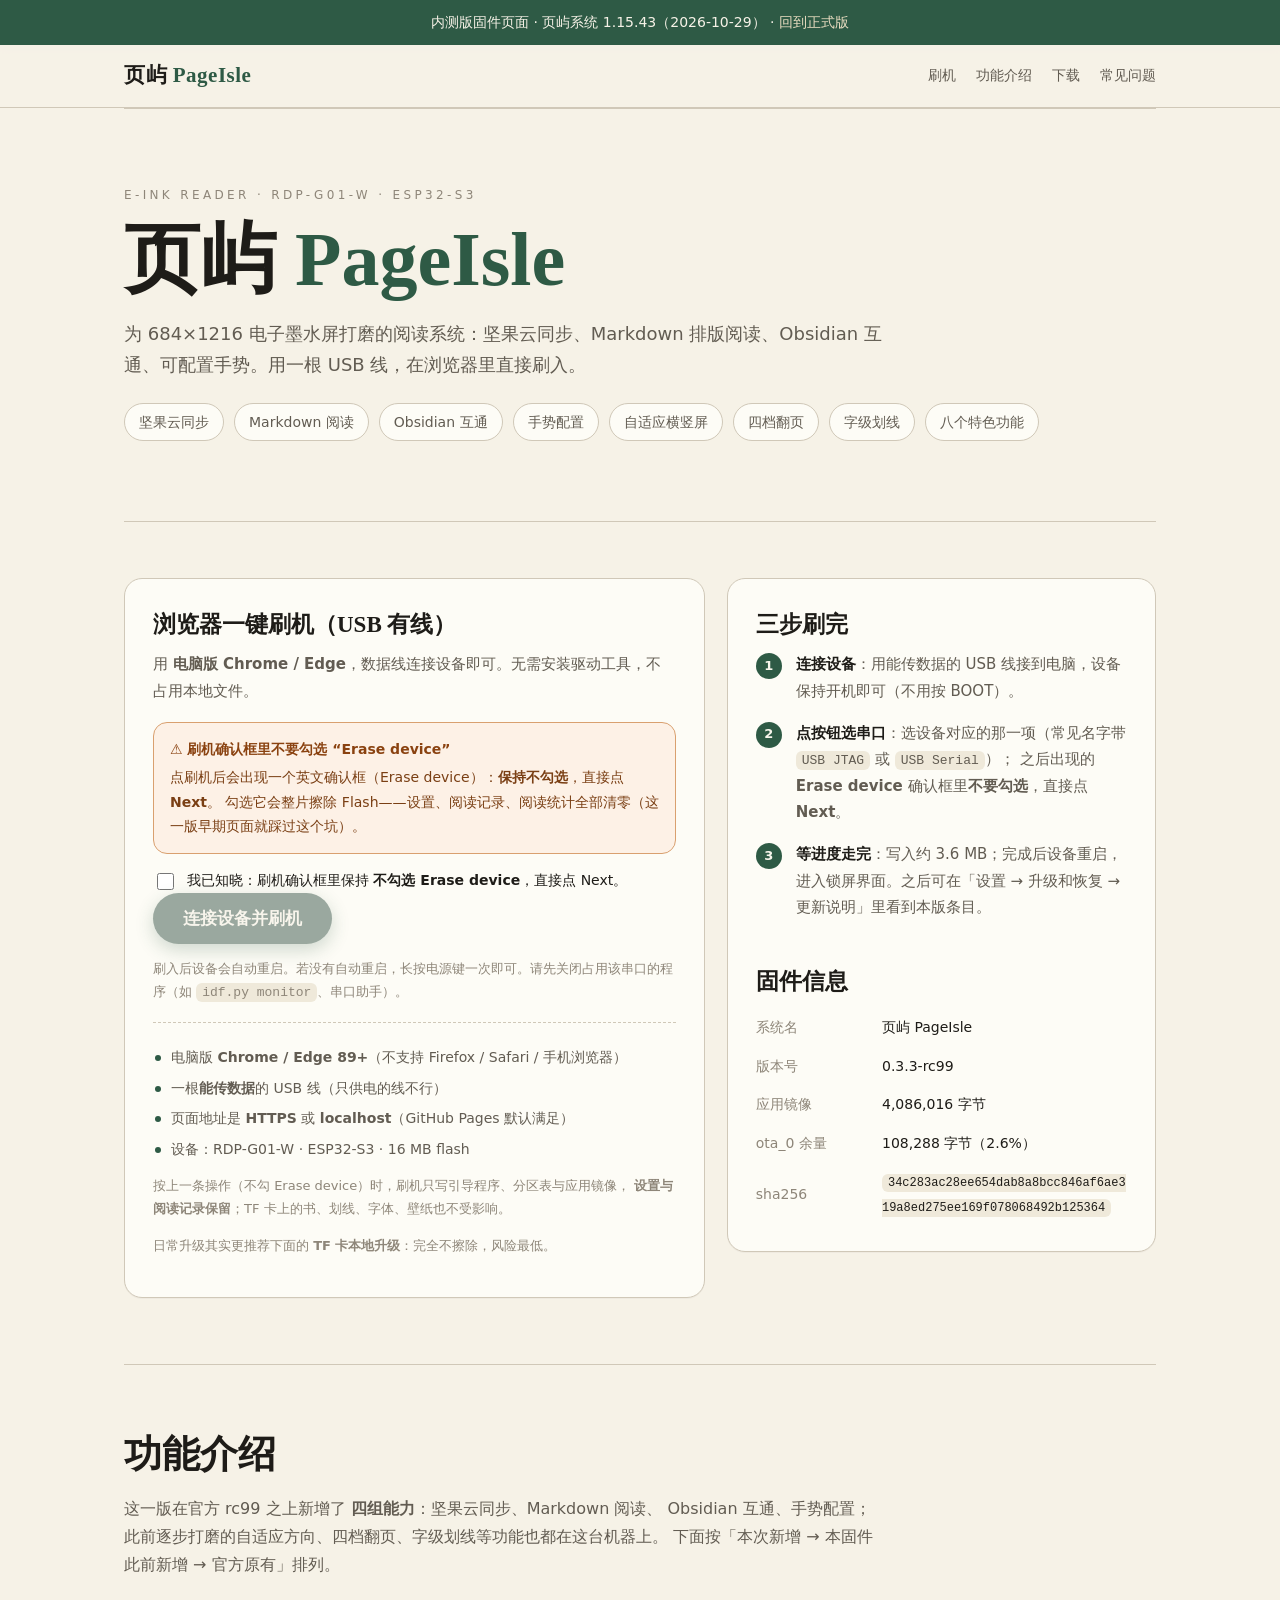
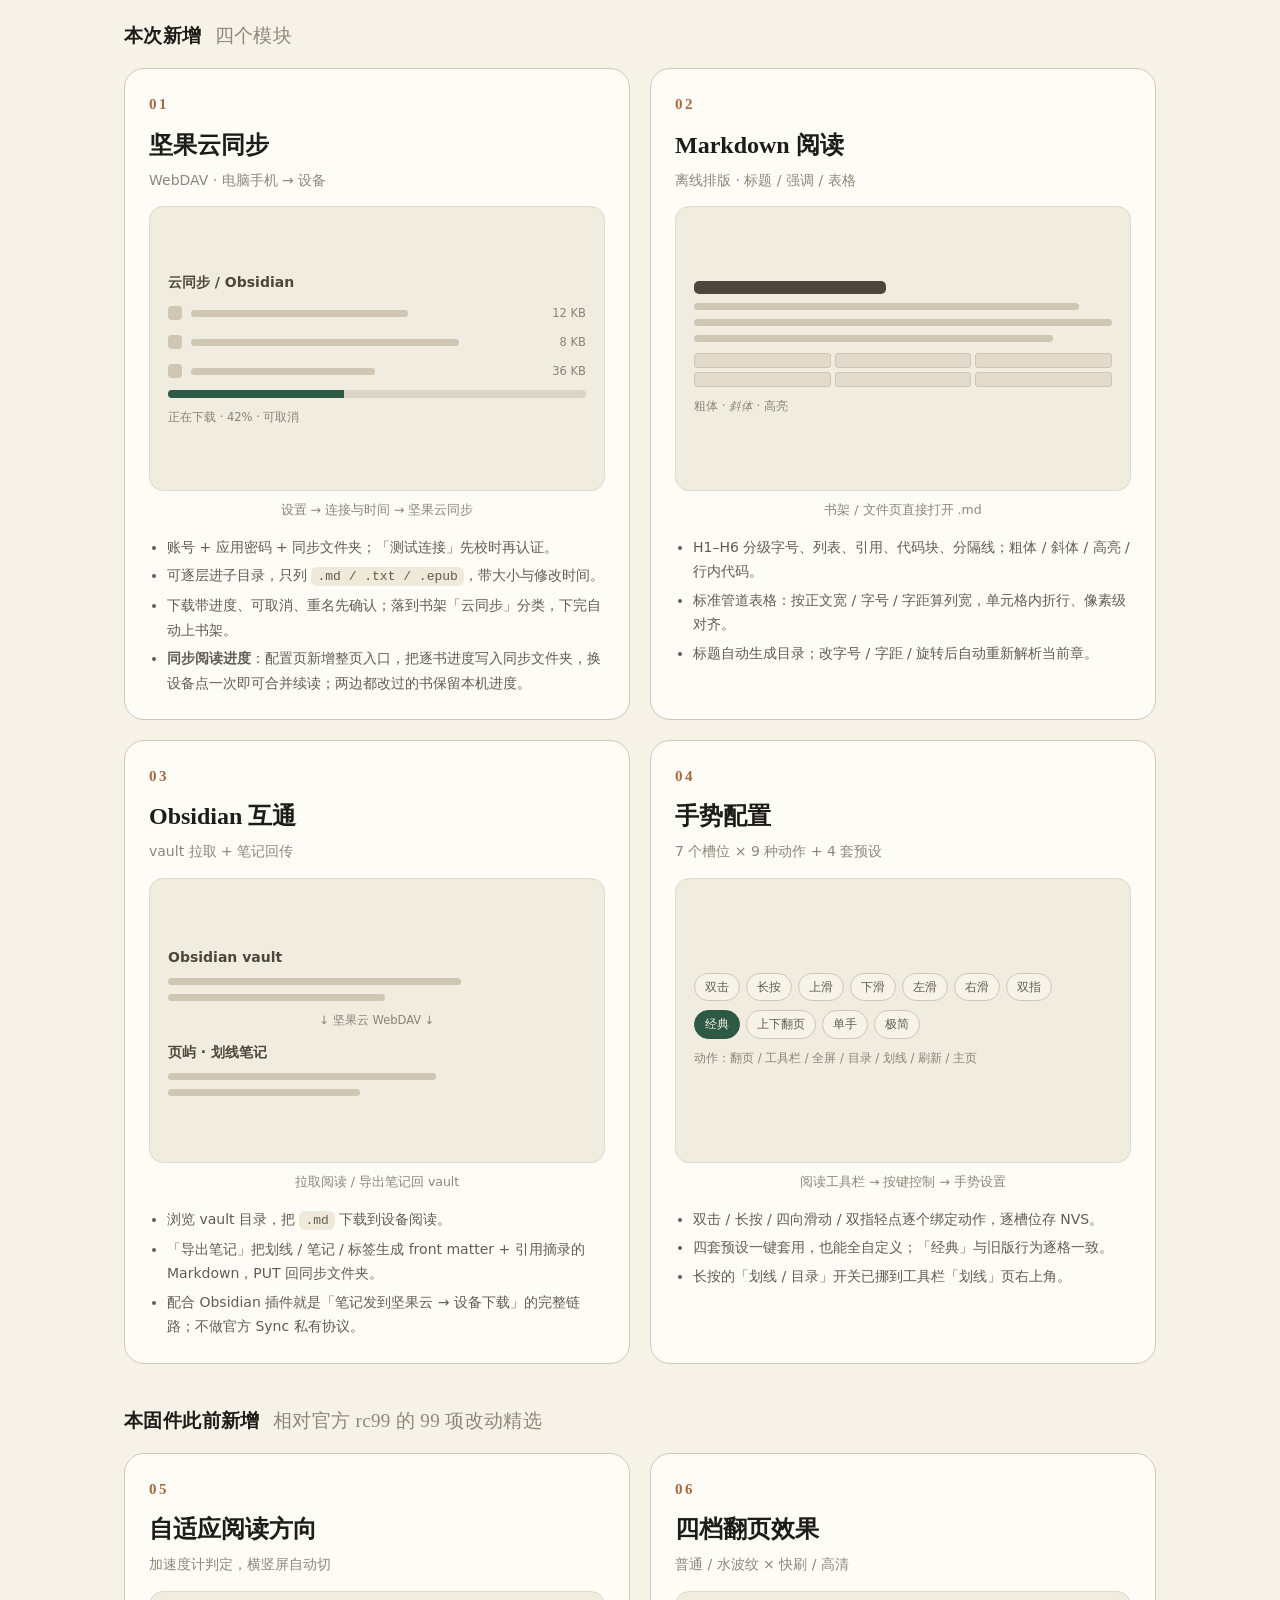
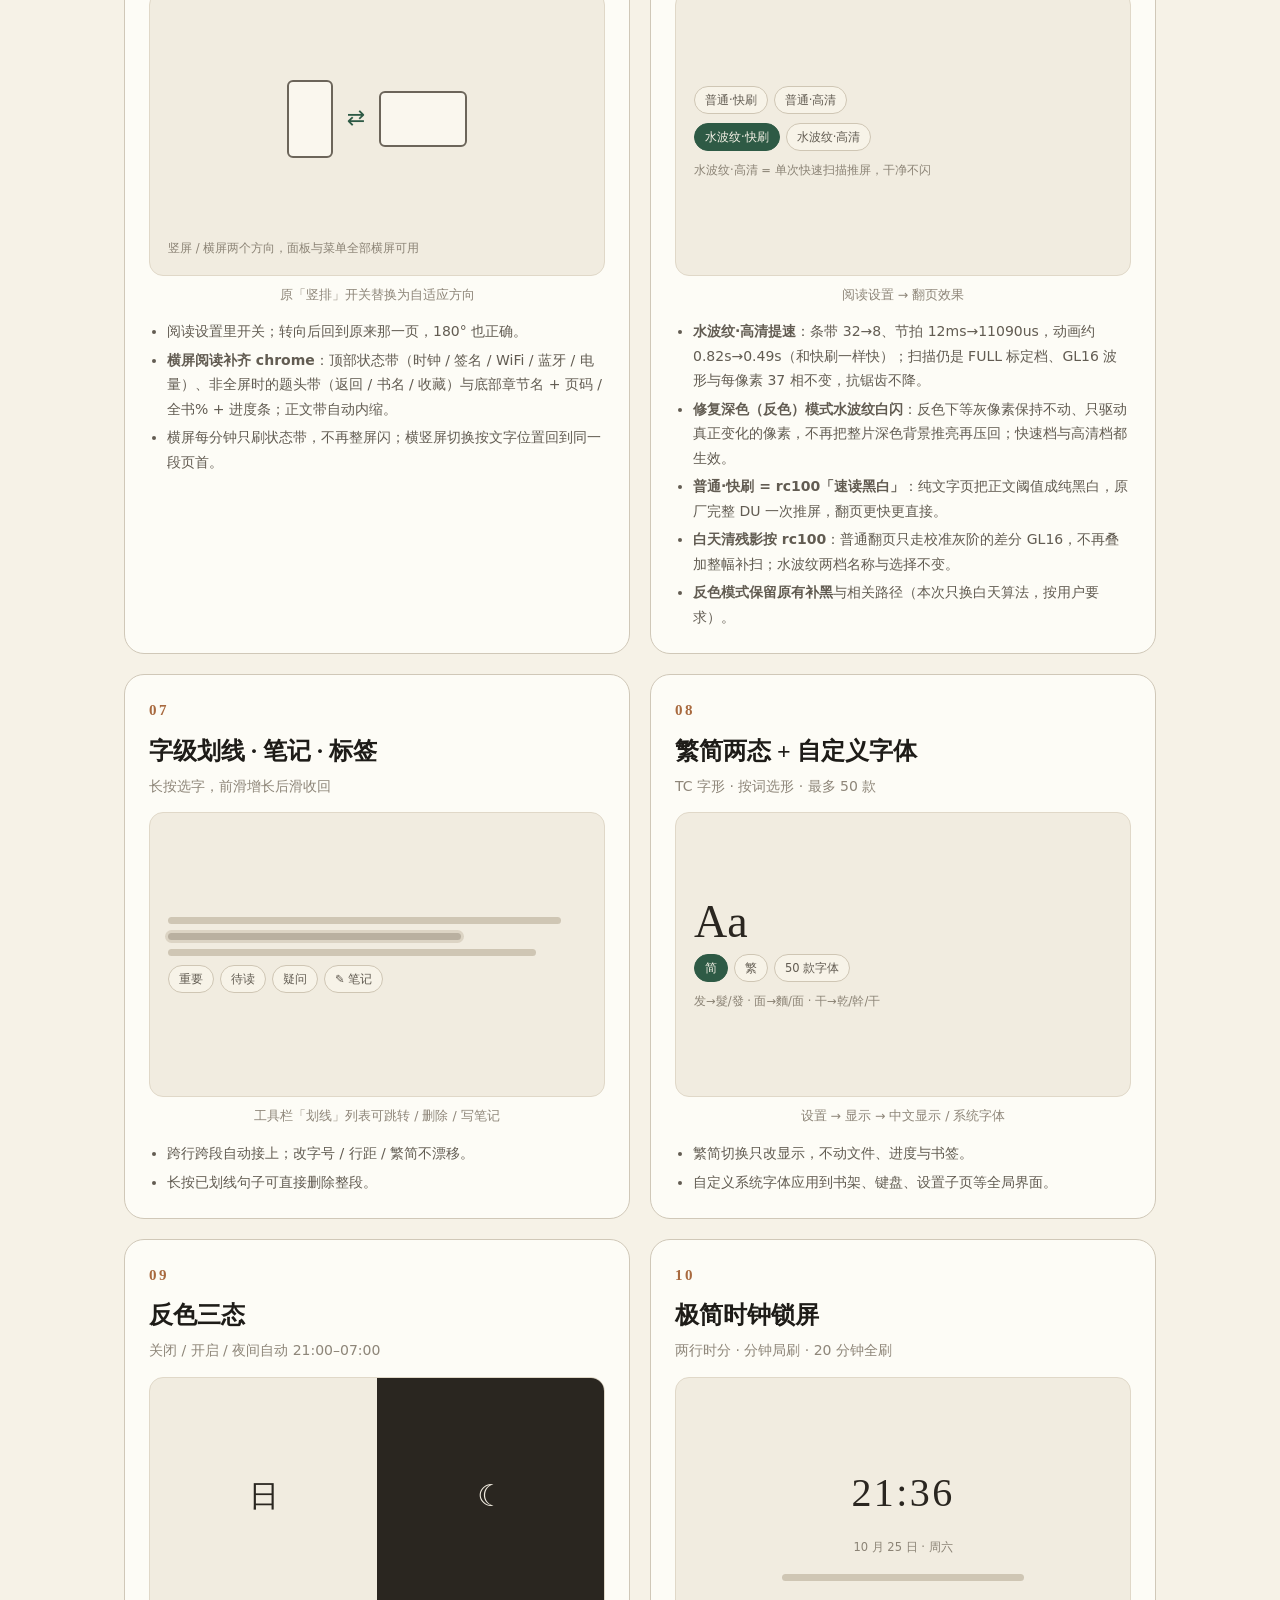
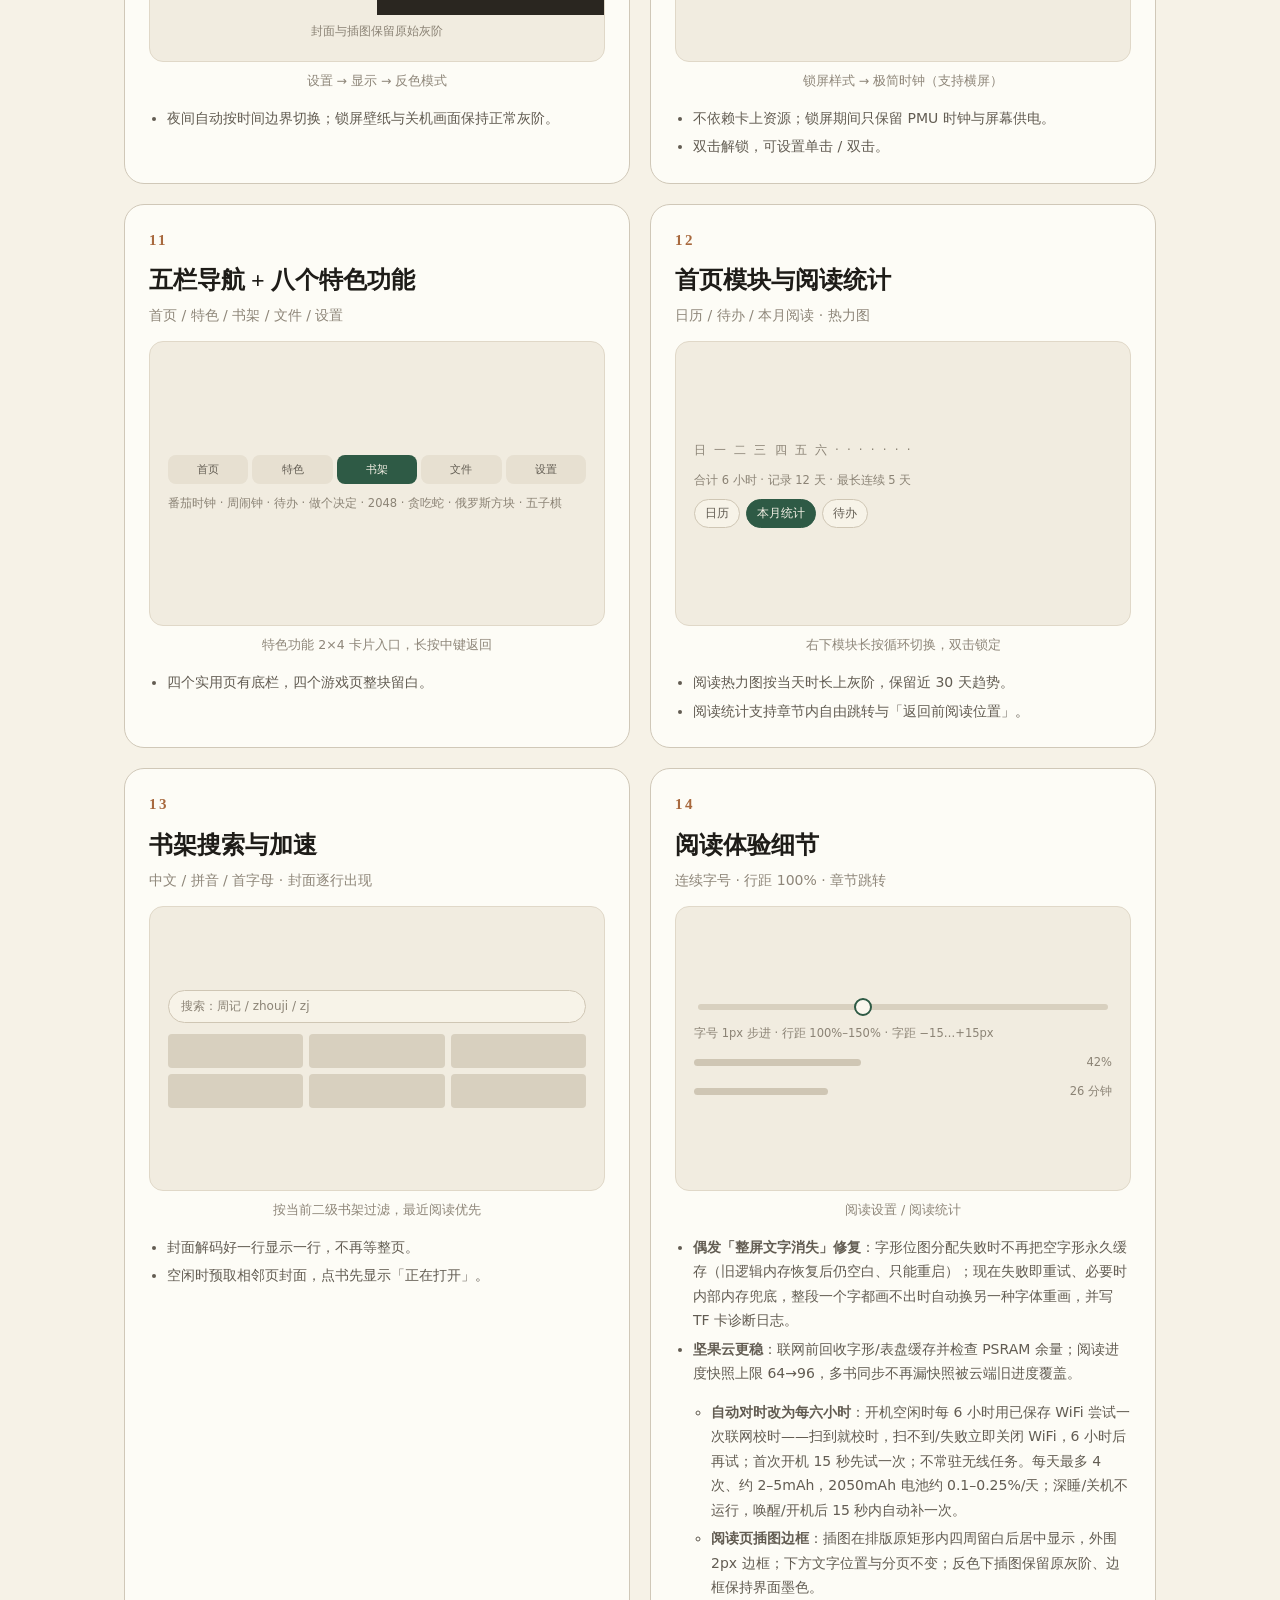
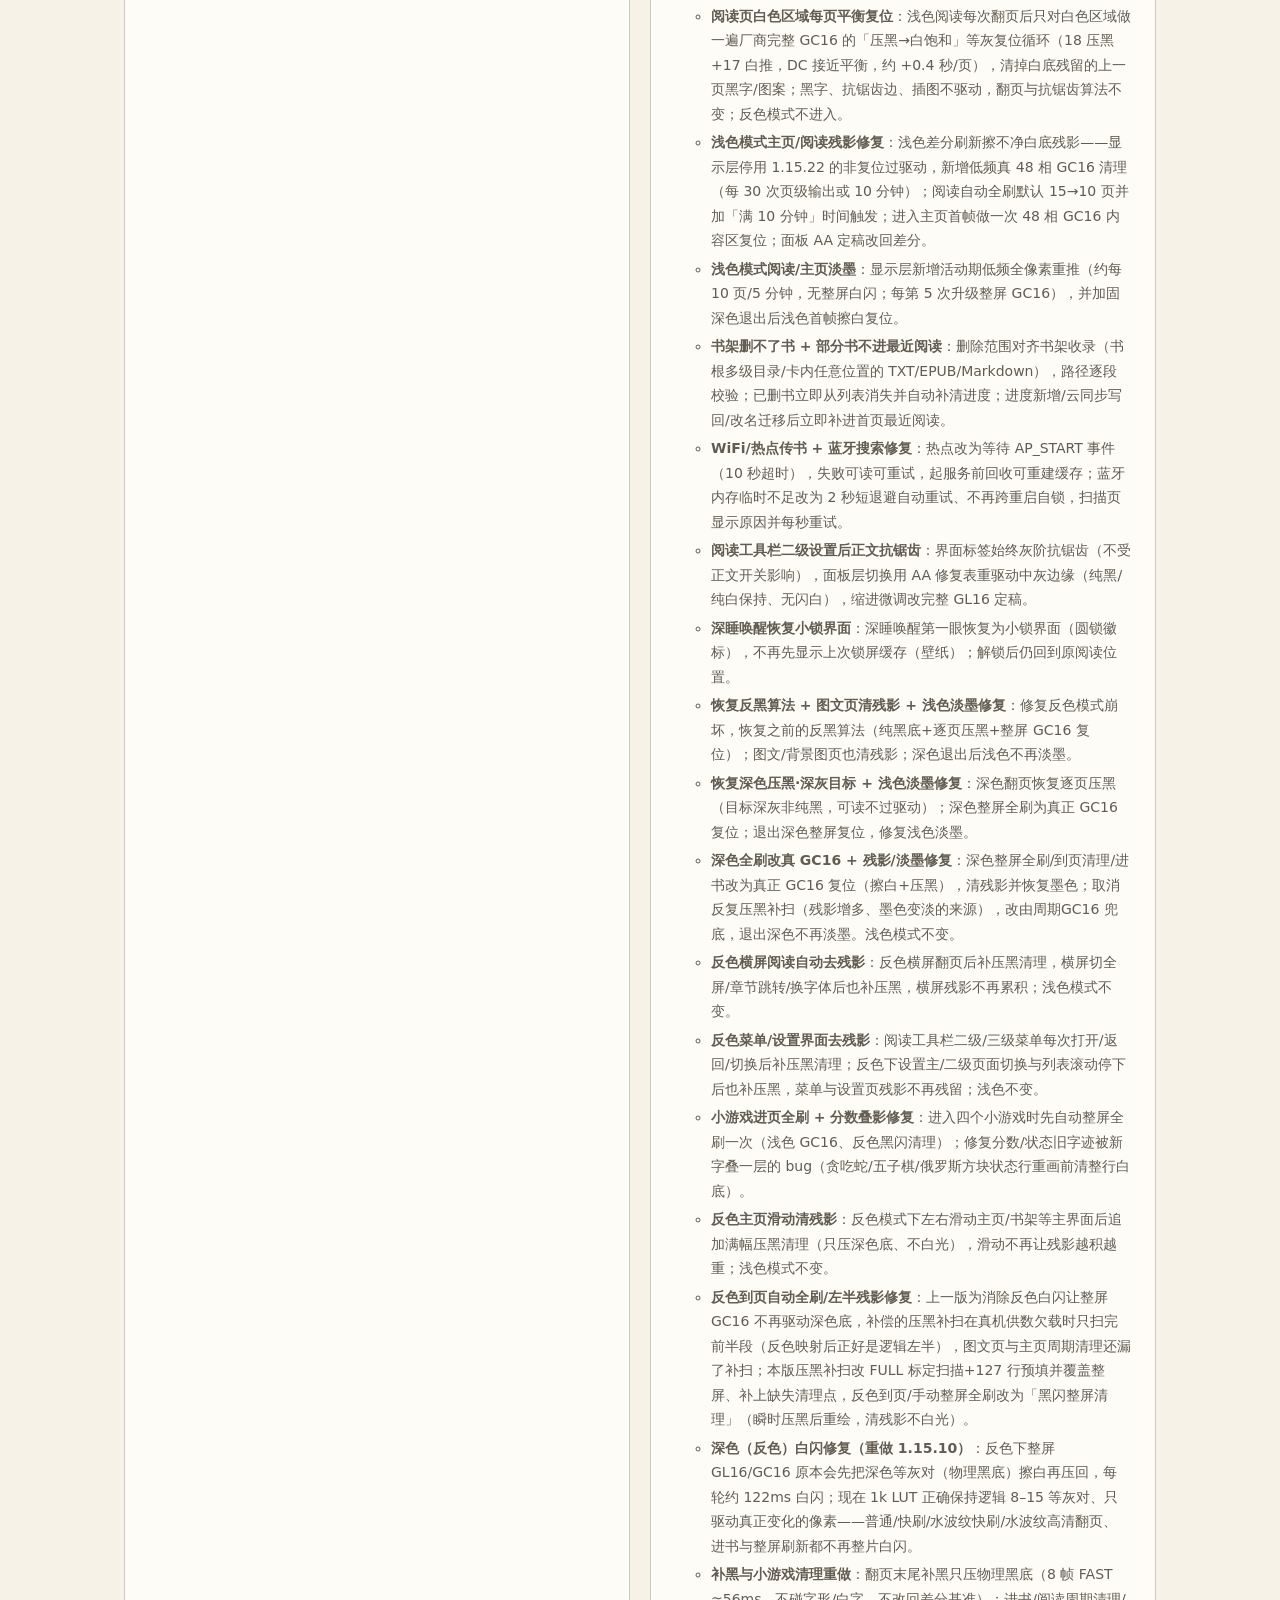
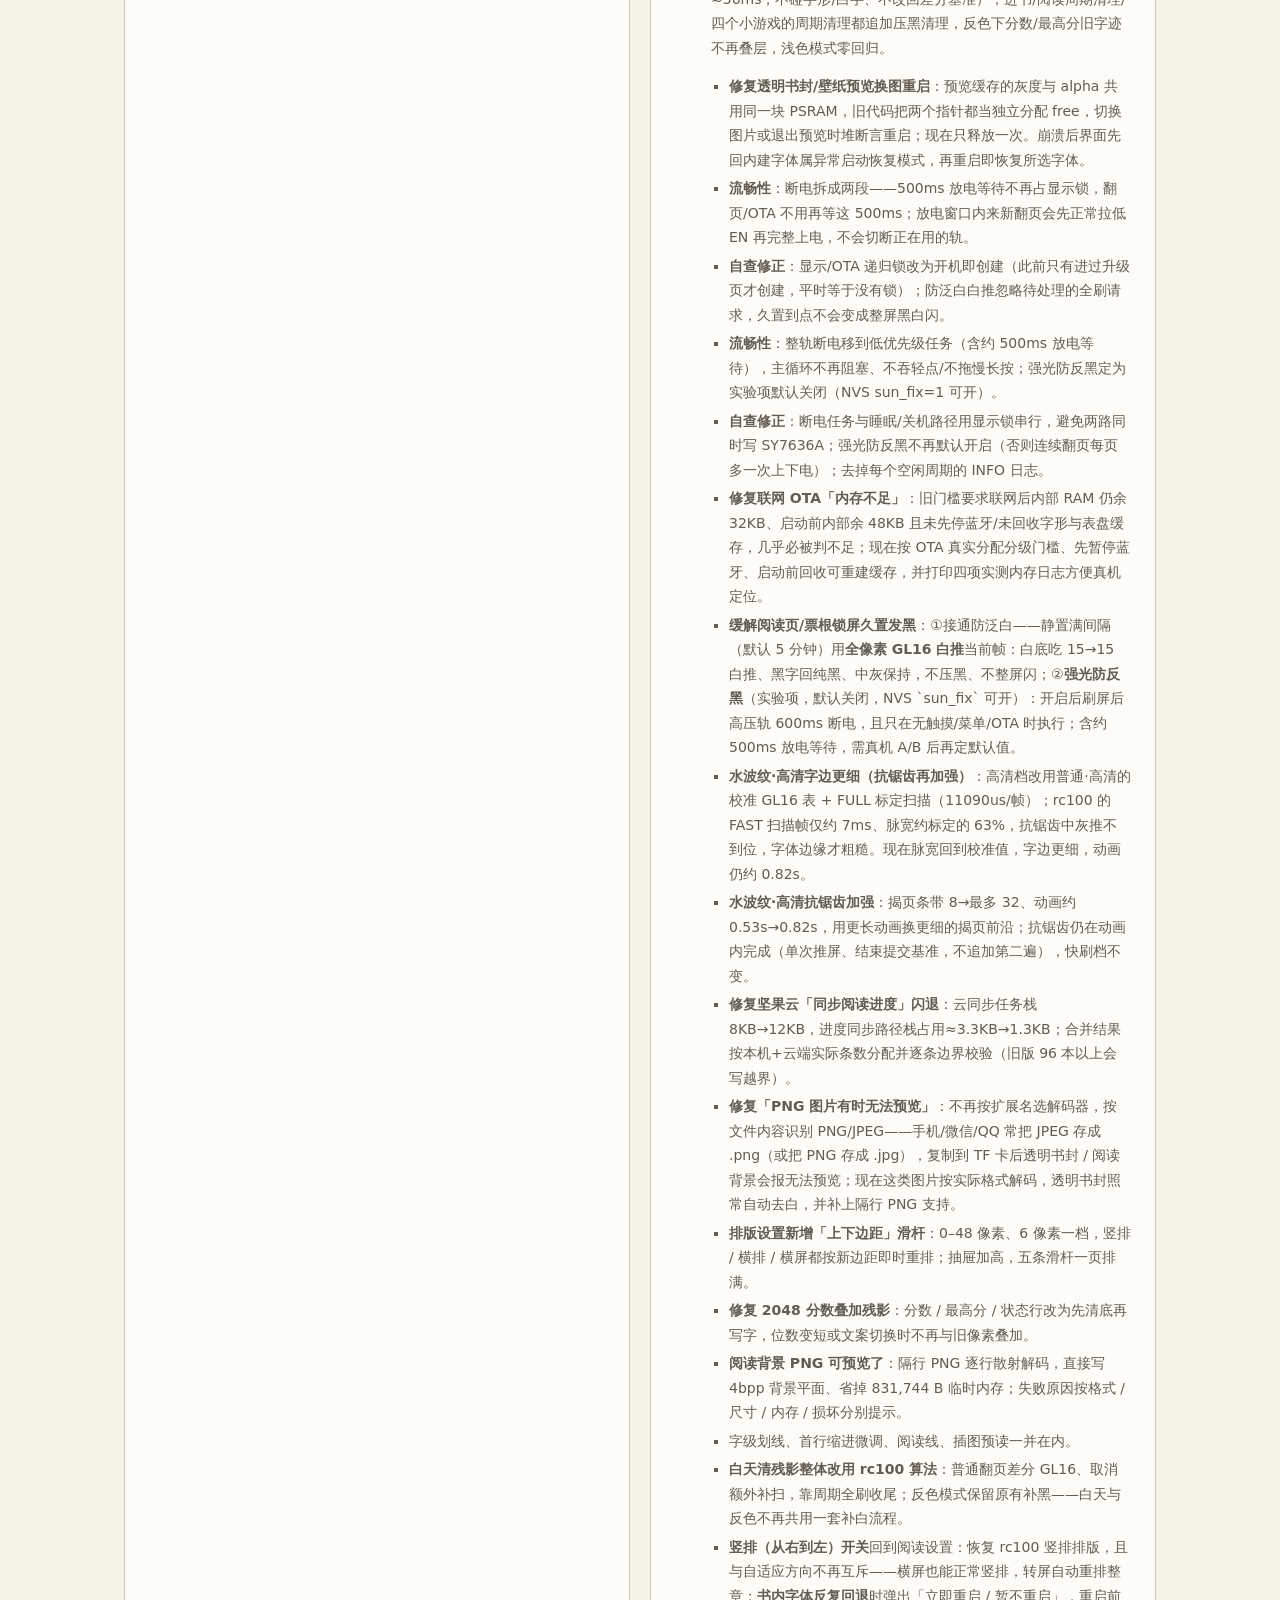
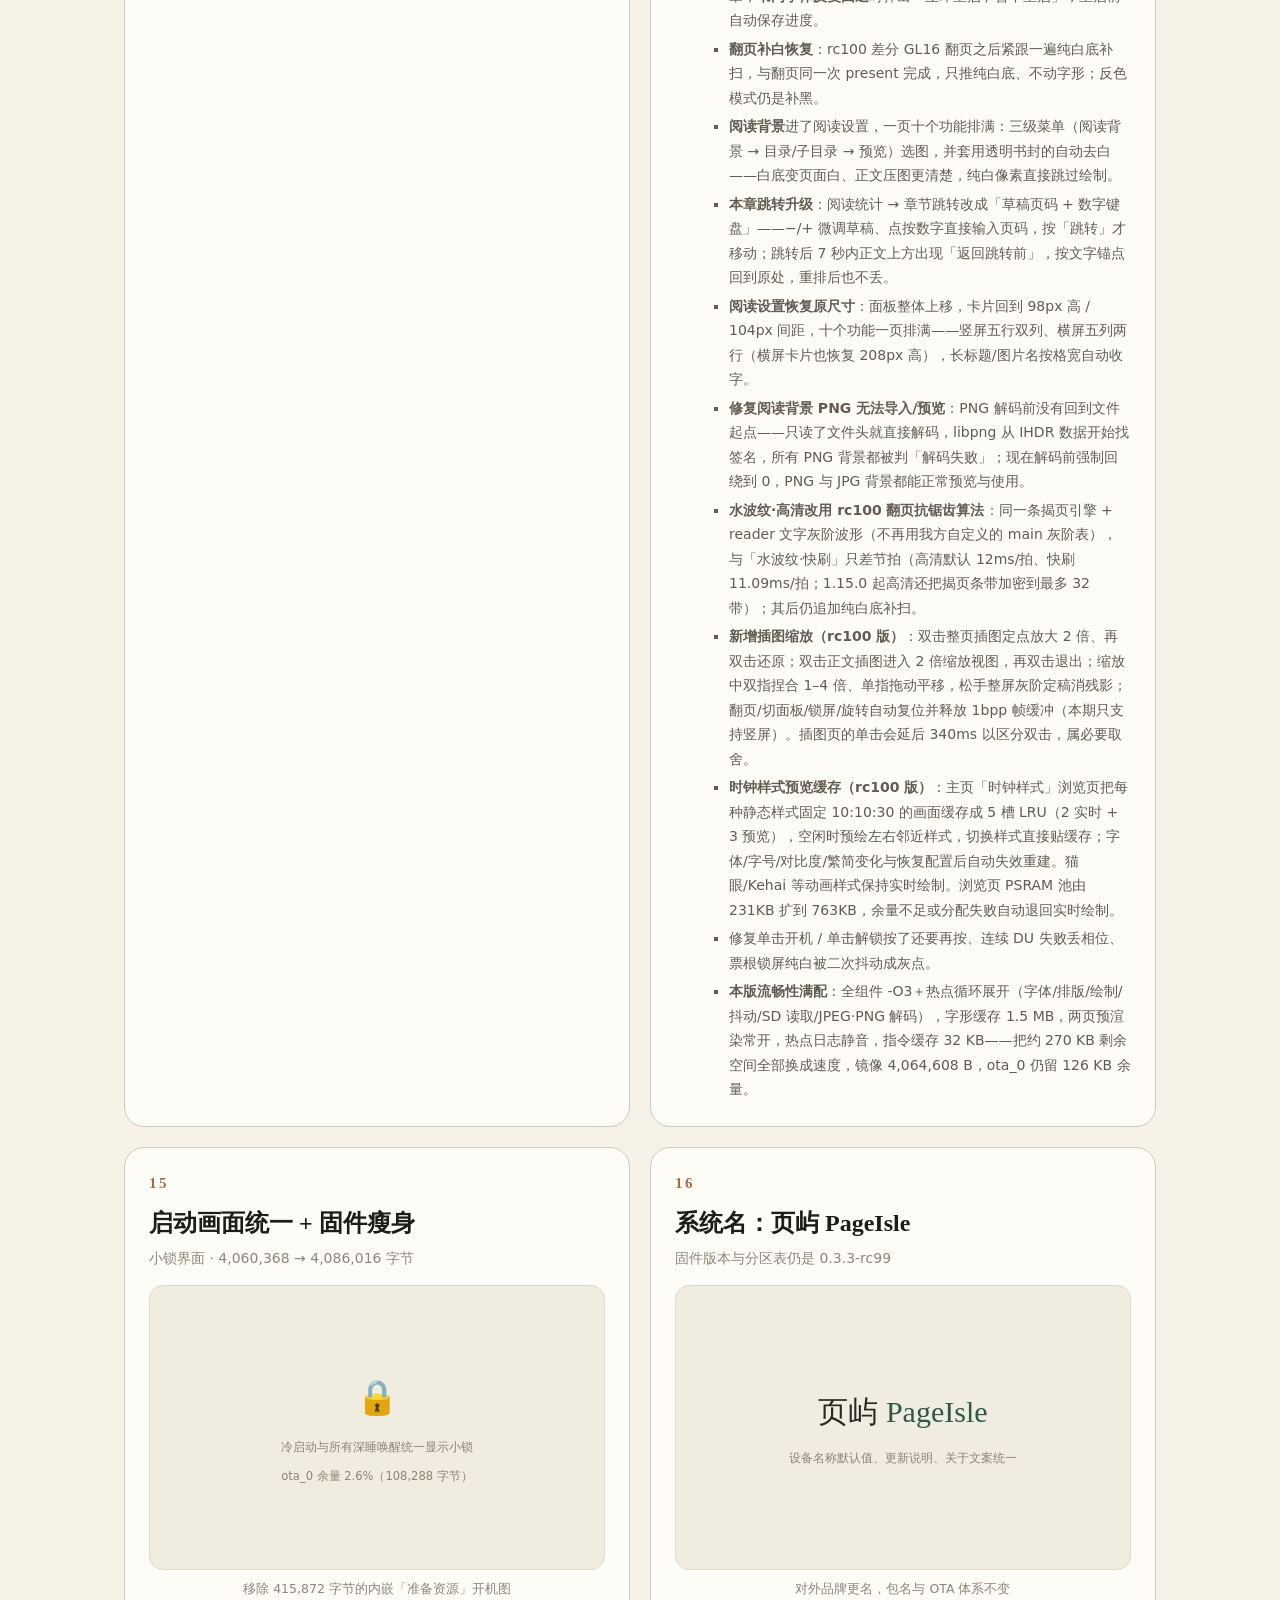
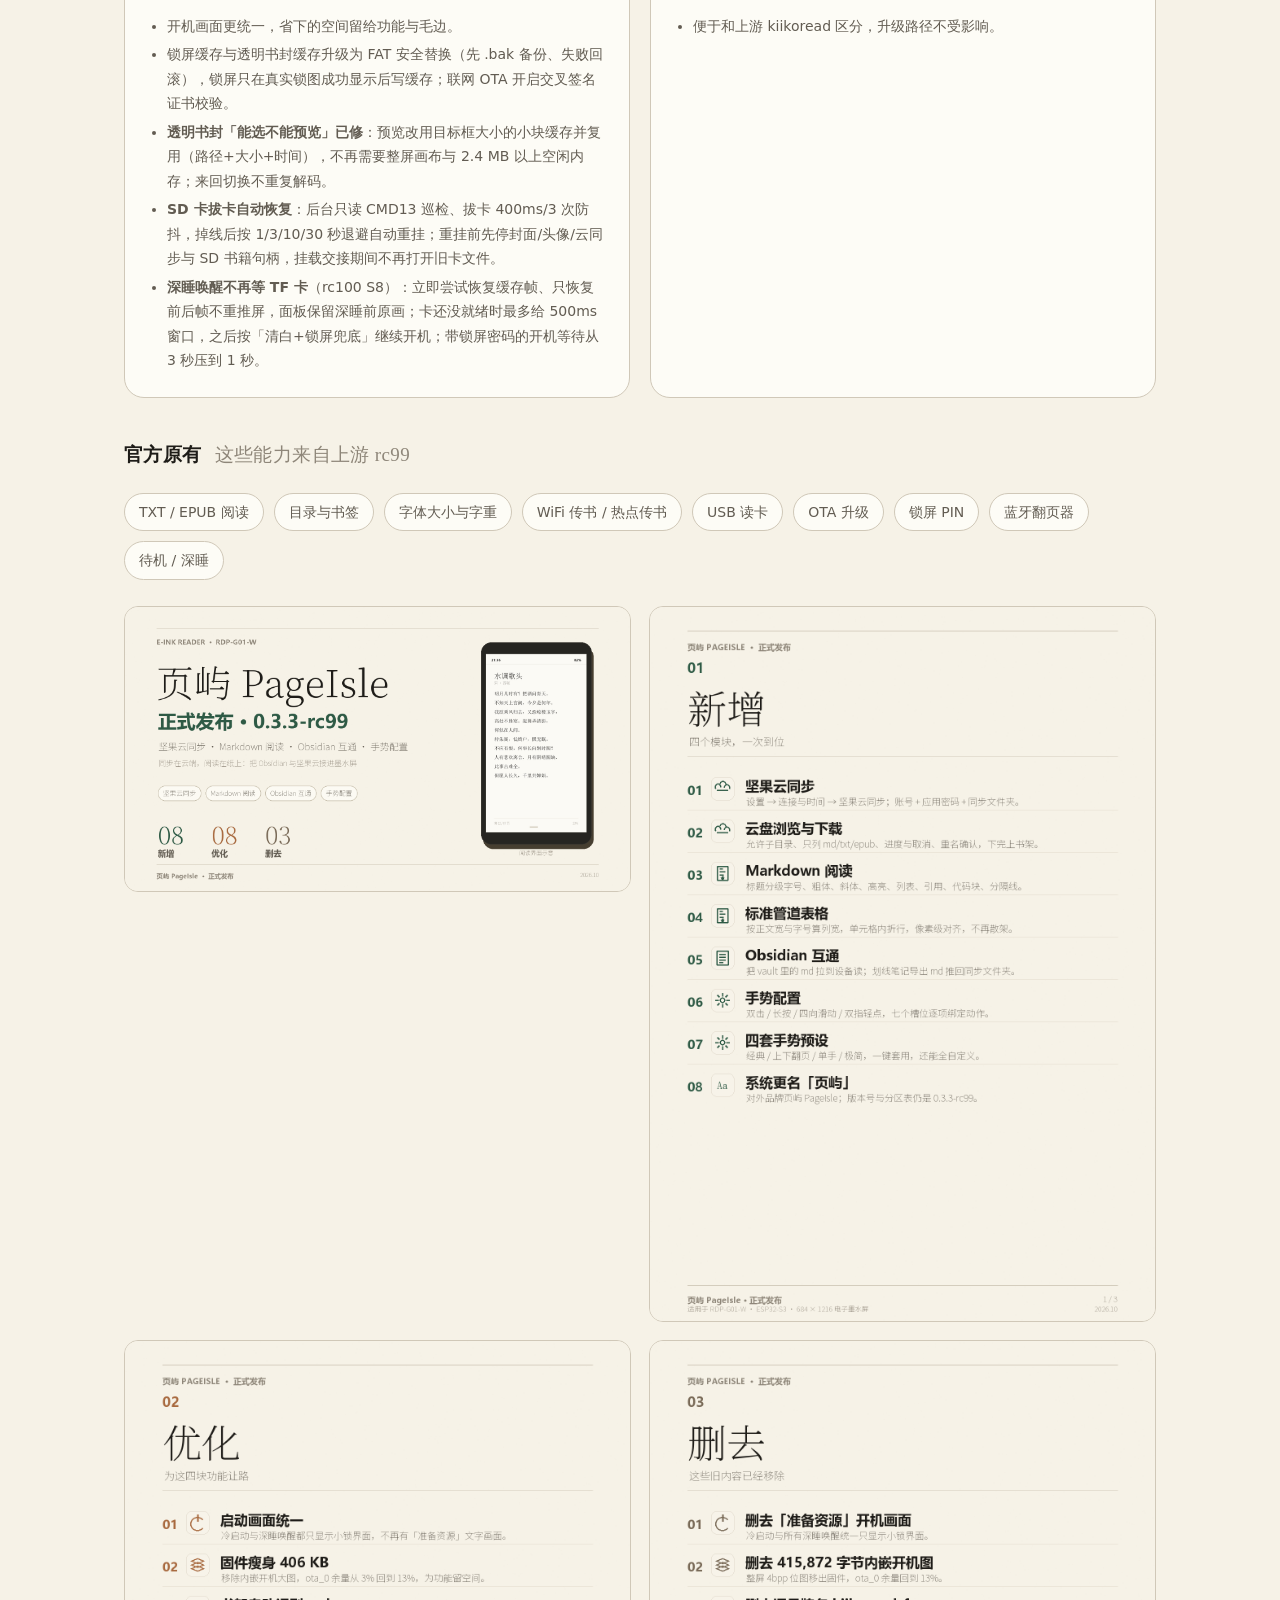
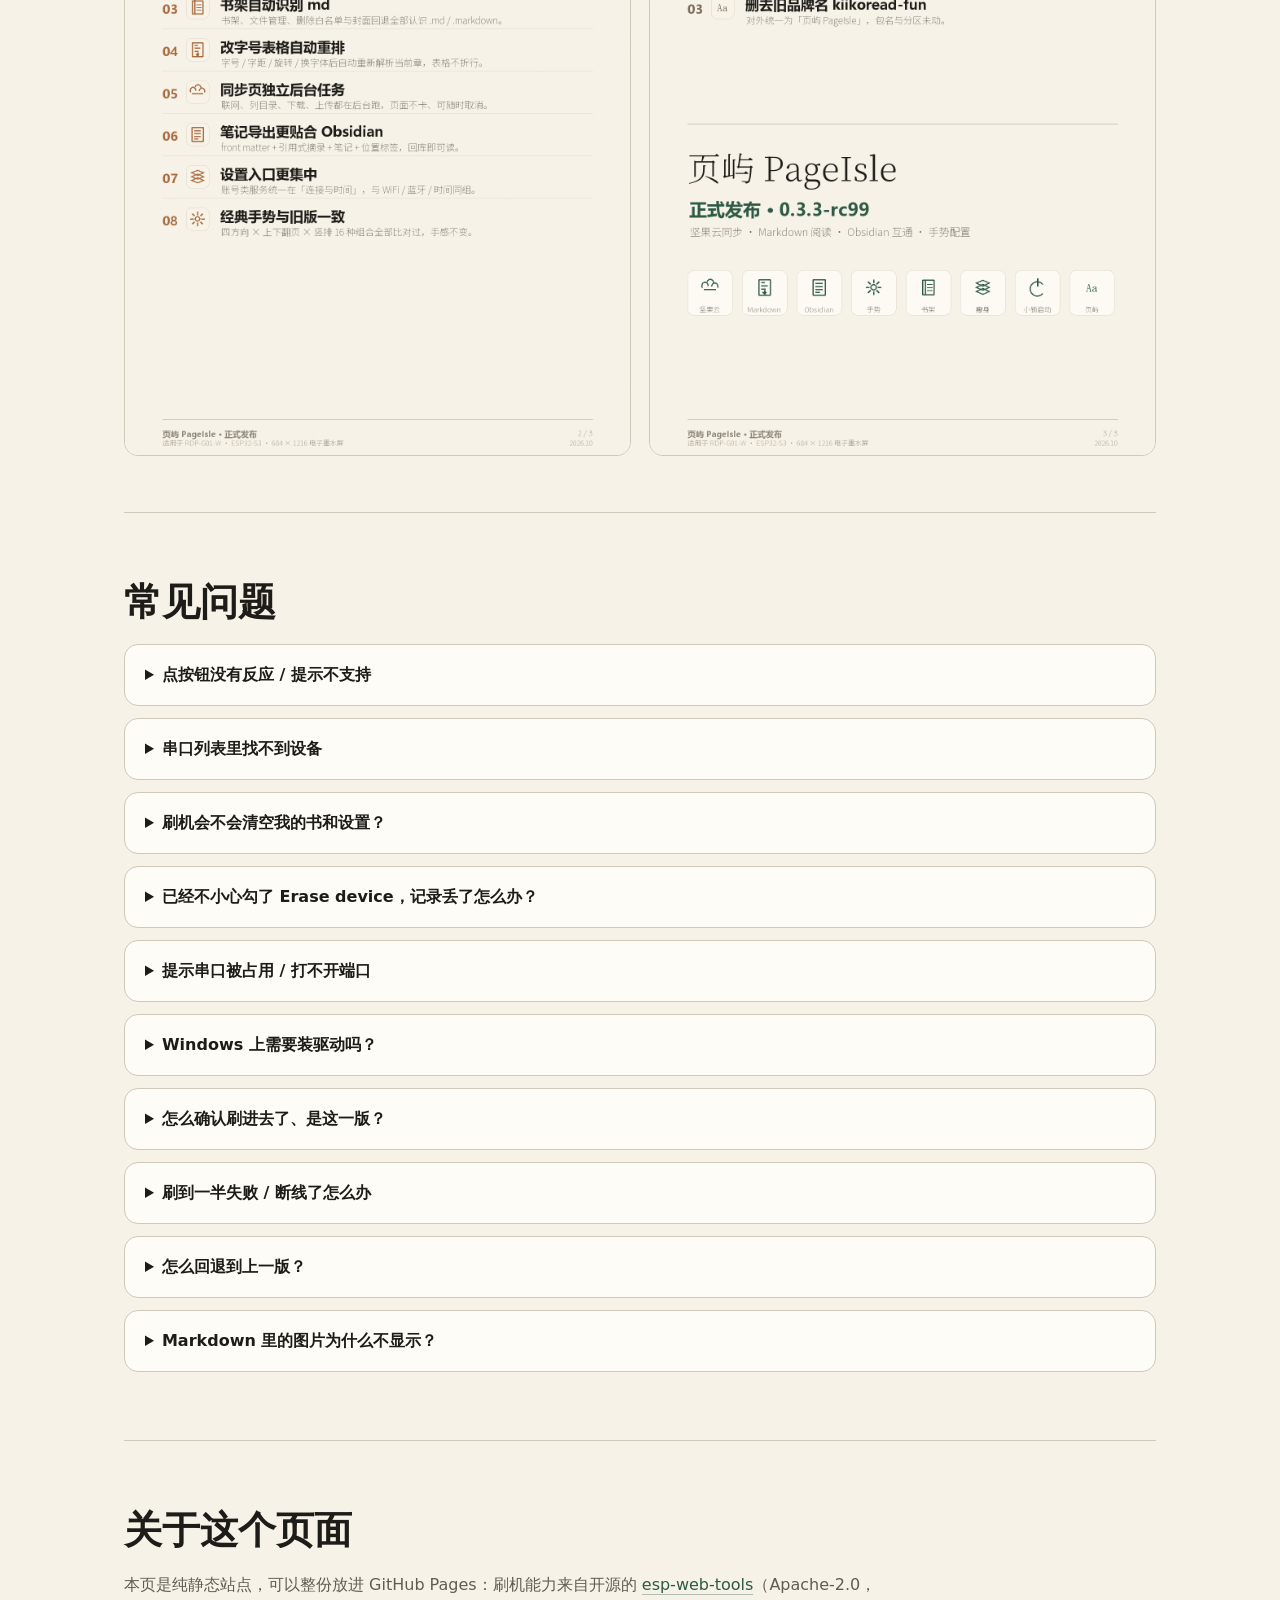
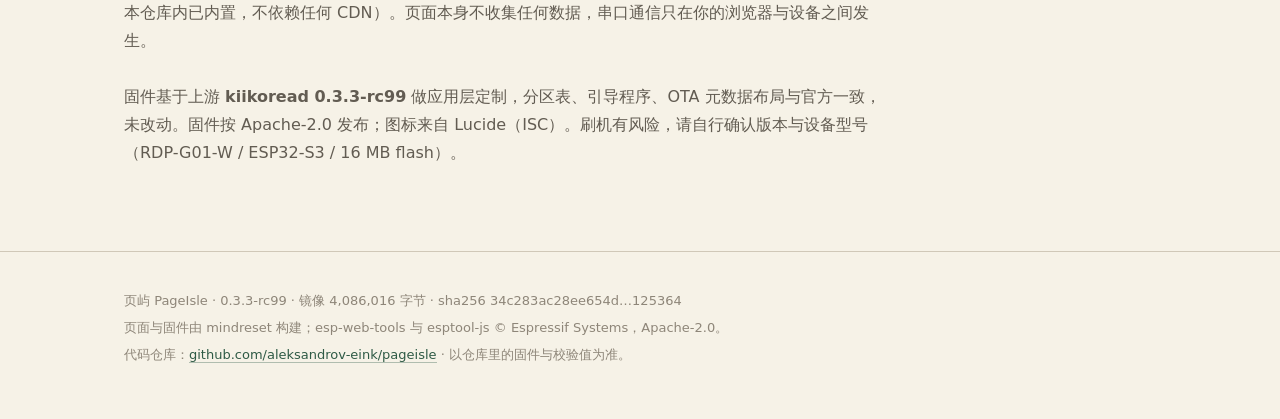
==== commit f733295d: "页屿系统 1.15.43：自动 WiFi 对时改为每六小时一次" ====
--- a/beta/index.html
+++ b/beta/index.html
@@ -10,7 +10,7 @@
 <link rel="stylesheet" href="style.css">
 </head>
 <body>
-<div style="background:#2e5a45;color:#f6f2e7;padding:10px 16px;font-size:14px;text-align:center">内测版固件页面 · 页屿系统 1.15.42（2026-10-29） · <a style="color:#e8dcc0" href="../">回到正式版</a></div>
+<div style="background:#2e5a45;color:#f6f2e7;padding:10px 16px;font-size:14px;text-align:center">内测版固件页面 · 页屿系统 1.15.43（2026-10-29） · <a style="color:#e8dcc0" href="../">回到正式版</a></div>
 
 
 <header class="top">
@@ -84,9 +84,9 @@
       <table class="meta">
         <tr><th>系统名</th><td>页屿 PageIsle</td></tr>
         <tr><th>版本号</th><td>0.3.3-rc99</td></tr>
-        <tr><th>应用镜像</th><td>4,085,392 字节</td></tr>
-        <tr><th>ota_0 余量</th><td>108,912 字节（2.6%）</td></tr>
-        <tr><th>sha256</th><td><code>918c9e99308f6e309c0b7402d24d050b1150138859f0f63cdcb6653bdfcda298</code></td></tr>
+        <tr><th>应用镜像</th><td>4,086,016 字节</td></tr>
+        <tr><th>ota_0 余量</th><td>108,288 字节（2.6%）</td></tr>
+        <tr><th>sha256</th><td><code>34c283ac28ee654dab8a8bcc846af6ae319a8ed275ee169f078068492b125364</code></td></tr>
       </table>
     </div>
   </section>
@@ -346,18 +346,18 @@
           </div>
           <p class="promo-cap">阅读设置 / 阅读统计</p>
         </div>
-        <ul class="promo-list"><li><b>偶发「整屏文字消失」修复</b>：字形位图分配失败时不再把空字形永久缓存（旧逻辑内存恢复后仍空白、只能重启）；现在失败即重试、必要时内部内存兜底，整段一个字都画不出时自动换另一种字体重画，并写 TF 卡诊断日志。</li><li><b>坚果云更稳</b>：联网前回收字形/表盘缓存并检查 PSRAM 余量；阅读进度快照上限 64→96，多书同步不再漏快照被云端旧进度覆盖。</li><ul class="promo-list"><li><b>开机每两小时自动对时</b>：空闲且开机时每 2 小时用已保存 WiFi 尝试一次联网校时——扫到就校时，扫不到/失败立即关闭 WiFi，2 小时后再试；首次开机 15 秒先试一次；不常驻无线任务。每次仅 5–25 秒、约 1mAh，2050mAh 电池每天最多 12 次，电量影响约 0.2–0.6%/天。</li><li><b>阅读页插图边框</b>：插图在排版原矩形内四周留白后居中显示，外围 2px 边框；下方文字位置与分页不变；反色下插图保留原灰阶、边框保持界面墨色。</li><li><b>阅读页白色区域每页平衡复位</b>：浅色阅读每次翻页后只对白色区域做一遍厂商完整 GC16 的「压黑→白饱和」等灰复位循环（18 压黑+17 白推，DC 接近平衡，约 +0.4 秒/页），清掉白底残留的上一页黑字/图案；黑字、抗锯齿边、插图不驱动，翻页与抗锯齿算法不变；反色模式不进入。</li><li><b>浅色模式主页/阅读残影修复</b>：浅色差分刷新擦不净白底残影——显示层停用 1.15.22 的非复位过驱动，新增低频真 48 相 GC16 清理（每 30 次页级输出或 10 分钟）；阅读自动全刷默认 15→10 页并加「满 10 分钟」时间触发；进入主页首帧做一次 48 相 GC16 内容区复位；面板 AA 定稿改回差分。</li><li><b>浅色模式阅读/主页淡墨</b>：显示层新增活动期低频全像素重推（约每 10 页/5 分钟，无整屏白闪；每第 5 次升级整屏 GC16），并加固深色退出后浅色首帧擦白复位。</li><li><b>书架删不了书 + 部分书不进最近阅读</b>：删除范围对齐书架收录（书根多级目录/卡内任意位置的 TXT/EPUB/Markdown），路径逐段校验；已删书立即从列表消失并自动补清进度；进度新增/云同步写回/改名迁移后立即补进首页最近阅读。</li><li><b>WiFi/热点传书 + 蓝牙搜索修复</b>：热点改为等待 AP_START 事件（10 秒超时），失败可读可重试，起服务前回收可重建缓存；蓝牙内存临时不足改为 2 秒短退避自动重试、不再跨重启自锁，扫描页显示原因并每秒重试。</li><li><b>阅读工具栏二级设置后正文抗锯齿</b>：界面标签始终灰阶抗锯齿（不受正文开关影响），面板层切换用 AA 修复表重驱动中灰边缘（纯黑/纯白保持、无闪白），缩进微调改完整 GL16 定稿。</li><li><b>深睡唤醒恢复小锁界面</b>：深睡唤醒第一眼恢复为小锁界面（圆锁徽标），不再先显示上次锁屏缓存（壁纸）；解锁后仍回到原阅读位置。</li><li><b>恢复反黑算法 + 图文页清残影 + 浅色淡墨修复</b>：修复反色模式崩坏，恢复之前的反黑算法（纯黑底+逐页压黑+整屏 GC16 复位）；图文/背景图页也清残影；深色退出后浅色不再淡墨。</li><li><b>恢复深色压黑·深灰目标 + 浅色淡墨修复</b>：深色翻页恢复逐页压黑（目标深灰非纯黑，可读不过驱动）；深色整屏全刷为真正 GC16 复位；退出深色整屏复位，修复浅色淡墨。</li><li><b>深色全刷改真 GC16 + 残影/淡墨修复</b>：深色整屏全刷/到页清理/进书改为真正 GC16 复位（擦白+压黑），清残影并恢复墨色；取消反复压黑补扫（残影增多、墨色变淡的来源），改由周期GC16 兜底，退出深色不再淡墨。浅色模式不变。</li><li><b>反色横屏阅读自动去残影</b>：反色横屏翻页后补压黑清理，横屏切全屏/章节跳转/换字体后也补压黑，横屏残影不再累积；浅色模式不变。</li><li><b>反色菜单/设置界面去残影</b>：阅读工具栏二级/三级菜单每次打开/返回/切换后补压黑清理；反色下设置主/二级页面切换与列表滚动停下后也补压黑，菜单与设置页残影不再残留；浅色不变。</li><li><b>小游戏进页全刷 + 分数叠影修复</b>：进入四个小游戏时先自动整屏全刷一次（浅色 GC16、反色黑闪清理）；修复分数/状态旧字迹被新字叠一层的 bug（贪吃蛇/五子棋/俄罗斯方块状态行重画前清整行白底）。</li><li><b>反色主页滑动清残影</b>：反色模式下左右滑动主页/书架等主界面后追加满幅压黑清理（只压深色底、不白光），滑动不再让残影越积越重；浅色模式不变。</li><li><b>反色到页自动全刷/左半残影修复</b>：上一版为消除反色白闪让整屏 GC16 不再驱动深色底，补偿的压黑补扫在真机供数欠载时只扫完前半段（反色映射后正好是逻辑左半），图文页与主页周期清理还漏了补扫；本版压黑补扫改 FULL 标定扫描+127 行预填并覆盖整屏、补上缺失清理点，反色到页/手动整屏全刷改为「黑闪整屏清理」（瞬时压黑后重绘，清残影不白光）。</li><li><b>深色（反色）白闪修复（重做 1.15.10）</b>：反色下整屏 GL16/GC16 原本会先把深色等灰对（物理黑底）擦白再压回，每轮约 122ms 白闪；现在 1k LUT 正确保持逻辑 8–15 等灰对、只驱动真正变化的像素——普通/快刷/水波纹快刷/水波纹高清翻页、进书与整屏刷新都不再整片白闪。</li><li><b>补黑与小游戏清理重做</b>：翻页末尾补黑只压物理黑底（8 帧 FAST ≈56ms，不碰字形/白字、不改回差分基准）；进书/阅读周期清理/四个小游戏的周期清理都追加压黑清理，反色下分数/最高分旧字迹不再叠层，浅色模式零回归。</li><ul class="promo-list"><li><b>修复透明书封/壁纸预览换图重启</b>：预览缓存的灰度与 alpha 共用同一块 PSRAM，旧代码把两个指针都当独立分配 free，切换图片或退出预览时堆断言重启；现在只释放一次。崩溃后界面先回内建字体属异常启动恢复模式，再重启即恢复所选字体。</li><li><b>流畅性</b>：断电拆成两段——500ms 放电等待不再占显示锁，翻页/OTA 不用再等这 500ms；放电窗口内来新翻页会先正常拉低 EN 再完整上电，不会切断正在用的轨。</li><li><b>自查修正</b>：显示/OTA 递归锁改为开机即创建（此前只有进过升级页才创建，平时等于没有锁）；防泛白白推忽略待处理的全刷请求，久置到点不会变成整屏黑白闪。</li><li><b>流畅性</b>：整轨断电移到低优先级任务（含约 500ms 放电等待），主循环不再阻塞、不吞轻点/不拖慢长按；强光防反黑定为实验项默认关闭（NVS sun_fix=1 可开）。</li><li><b>自查修正</b>：断电任务与睡眠/关机路径用显示锁串行，避免两路同时写 SY7636A；强光防反黑不再默认开启（否则连续翻页每页多一次上下电）；去掉每个空闲周期的 INFO 日志。</li><li><b>修复联网 OTA「内存不足」</b>：旧门槛要求联网后内部 RAM 仍余 32KB、启动前内部余 48KB 且未先停蓝牙/未回收字形与表盘缓存，几乎必被判不足；现在按 OTA 真实分配分级门槛、先暂停蓝牙、启动前回收可重建缓存，并打印四项实测内存日志方便真机定位。</li><li><b>缓解阅读页/票根锁屏久置发黑</b>：①接通防泛白——静置满间隔（默认 5 分钟）用<b>全像素 GL16 白推</b>当前帧：白底吃 15→15 白推、黑字回纯黑、中灰保持，不压黑、不整屏闪；②<b>强光防反黑</b>（实验项，默认关闭，NVS `sun_fix` 可开）：开启后刷屏后高压轨 600ms 断电，且只在无触摸/菜单/OTA 时执行；含约 500ms 放电等待，需真机 A/B 后再定默认值。</li><li><b>水波纹·高清字边更细（抗锯齿再加强）</b>：高清档改用普通·高清的校准 GL16 表 + FULL 标定扫描（11090us/帧）；rc100 的 FAST 扫描帧仅约 7ms、脉宽约标定的 63%，抗锯齿中灰推不到位，字体边缘才粗糙。现在脉宽回到校准值，字边更细，动画仍约 0.82s。</li><li><b>水波纹·高清抗锯齿加强</b>：揭页条带 8→最多 32、动画约 0.53s→0.82s，用更长动画换更细的揭页前沿；抗锯齿仍在动画内完成（单次推屏、结束提交基准，不追加第二遍），快刷档不变。</li><li><b>修复坚果云「同步阅读进度」闪退</b>：云同步任务栈 8KB→12KB，进度同步路径栈占用≈3.3KB→1.3KB；合并结果按本机+云端实际条数分配并逐条边界校验（旧版 96 本以上会写越界）。</li><li><b>修复「PNG 图片有时无法预览」</b>：不再按扩展名选解码器，按文件内容识别 PNG/JPEG——手机/微信/QQ 常把 JPEG 存成 .png（或把 PNG 存成 .jpg），复制到 TF 卡后透明书封 / 阅读背景会报无法预览；现在这类图片按实际格式解码，透明书封照常自动去白，并补上隔行 PNG 支持。</li><li><b>排版设置新增「上下边距」滑杆</b>：0–48 像素、6 像素一档，竖排 / 横排 / 横屏都按新边距即时重排；抽屉加高，五条滑杆一页排满。</li><li><b>修复 2048 分数叠加残影</b>：分数 / 最高分 / 状态行改为先清底再写字，位数变短或文案切换时不再与旧像素叠加。</li><li><b>阅读背景 PNG 可预览了</b>：隔行 PNG 逐行散射解码，直接写 4bpp 背景平面、省掉 831,744 B 临时内存；失败原因按格式 / 尺寸 / 内存 / 损坏分别提示。</li><li>字级划线、首行缩进微调、阅读线、插图预读一并在内。</li><li><b>白天清残影整体改用 rc100 算法</b>：普通翻页差分 GL16、取消额外补扫，靠周期全刷收尾；反色模式保留原有补黑——白天与反色不再共用一套补白流程。</li><li><b>竖排（从右到左）开关</b>回到阅读设置：恢复 rc100 竖排排版，且与自适应方向不再互斥——横屏也能正常竖排，转屏自动重排整章；<b>书内字体反复回退</b>时弹出「立即重启 / 暂不重启」，重启前自动保存进度。</li><li><b>翻页补白恢复</b>：rc100 差分 GL16 翻页之后紧跟一遍纯白底补扫，与翻页同一次 present 完成，只推纯白底、不动字形；反色模式仍是补黑。</li><li><b>阅读背景</b>进了阅读设置，一页十个功能排满：三级菜单（阅读背景 → 目录/子目录 → 预览）选图，并套用透明书封的自动去白——白底变页面白、正文压图更清楚，纯白像素直接跳过绘制。</li><li><b>本章跳转升级</b>：阅读统计 → 章节跳转改成「草稿页码 + 数字键盘」——−/+ 微调草稿、点按数字直接输入页码，按「跳转」才移动；跳转后 7 秒内正文上方出现「返回跳转前」，按文字锚点回到原处，重排后也不丢。</li><li><b>阅读设置恢复原尺寸</b>：面板整体上移，卡片回到 98px 高 / 104px 间距，十个功能一页排满——竖屏五行双列、横屏五列两行（横屏卡片也恢复 208px 高），长标题/图片名按格宽自动收字。</li><li><b>修复阅读背景 PNG 无法导入/预览</b>：PNG 解码前没有回到文件起点——只读了文件头就直接解码，libpng 从 IHDR 数据开始找签名，所有 PNG 背景都被判「解码失败」；现在解码前强制回绕到 0，PNG 与 JPG 背景都能正常预览与使用。</li><li><b>水波纹·高清改用 rc100 翻页抗锯齿算法</b>：同一条揭页引擎 + reader 文字灰阶波形（不再用我方自定义的 main 灰阶表），与「水波纹·快刷」只差节拍（高清默认 12ms/拍、快刷 11.09ms/拍；1.15.0 起高清还把揭页条带加密到最多 32 带）；其后仍追加纯白底补扫。</li><li><b>新增插图缩放（rc100 版）</b>：双击整页插图定点放大 2 倍、再双击还原；双击正文插图进入 2 倍缩放视图，再双击退出；缩放中双指捏合 1–4 倍、单指拖动平移，松手整屏灰阶定稿消残影；翻页/切面板/锁屏/旋转自动复位并释放 1bpp 帧缓冲（本期只支持竖屏）。插图页的单击会延后 340ms 以区分双击，属必要取舍。</li><li><b>时钟样式预览缓存（rc100 版）</b>：主页「时钟样式」浏览页把每种静态样式固定 10:10:30 的画面缓存成 5 槽 LRU（2 实时 + 3 预览），空闲时预绘左右邻近样式，切换样式直接贴缓存；字体/字号/对比度/繁简变化与恢复配置后自动失效重建。猫眼/Kehai 等动画样式保持实时绘制。浏览页 PSRAM 池由 231KB 扩到 763KB，余量不足或分配失败自动退回实时绘制。</li><li>修复单击开机 / 单击解锁按了还要再按、连续 DU 失败丢相位、票根锁屏纯白被二次抖动成灰点。</li><li><b>本版流畅性满配</b>：全组件 -O3＋热点循环展开（字体/排版/绘制/抖动/SD 读取/JPEG·PNG 解码），字形缓存 1.5 MB，两页预渲染常开，热点日志静音，指令缓存 32 KB——把约 270 KB 剩余空间全部换成速度，镜像 4,064,608 B，ota_0 仍留 126 KB 余量。</li></ul>
+        <ul class="promo-list"><li><b>偶发「整屏文字消失」修复</b>：字形位图分配失败时不再把空字形永久缓存（旧逻辑内存恢复后仍空白、只能重启）；现在失败即重试、必要时内部内存兜底，整段一个字都画不出时自动换另一种字体重画，并写 TF 卡诊断日志。</li><li><b>坚果云更稳</b>：联网前回收字形/表盘缓存并检查 PSRAM 余量；阅读进度快照上限 64→96，多书同步不再漏快照被云端旧进度覆盖。</li><ul class="promo-list"><li><b>自动对时改为每六小时</b>：开机空闲时每 6 小时用已保存 WiFi 尝试一次联网校时——扫到就校时，扫不到/失败立即关闭 WiFi，6 小时后再试；首次开机 15 秒先试一次；不常驻无线任务。每天最多 4 次、约 2–5mAh，2050mAh 电池约 0.1–0.25%/天；深睡/关机不运行，唤醒/开机后 15 秒内自动补一次。</li><li><b>阅读页插图边框</b>：插图在排版原矩形内四周留白后居中显示，外围 2px 边框；下方文字位置与分页不变；反色下插图保留原灰阶、边框保持界面墨色。</li><li><b>阅读页白色区域每页平衡复位</b>：浅色阅读每次翻页后只对白色区域做一遍厂商完整 GC16 的「压黑→白饱和」等灰复位循环（18 压黑+17 白推，DC 接近平衡，约 +0.4 秒/页），清掉白底残留的上一页黑字/图案；黑字、抗锯齿边、插图不驱动，翻页与抗锯齿算法不变；反色模式不进入。</li><li><b>浅色模式主页/阅读残影修复</b>：浅色差分刷新擦不净白底残影——显示层停用 1.15.22 的非复位过驱动，新增低频真 48 相 GC16 清理（每 30 次页级输出或 10 分钟）；阅读自动全刷默认 15→10 页并加「满 10 分钟」时间触发；进入主页首帧做一次 48 相 GC16 内容区复位；面板 AA 定稿改回差分。</li><li><b>浅色模式阅读/主页淡墨</b>：显示层新增活动期低频全像素重推（约每 10 页/5 分钟，无整屏白闪；每第 5 次升级整屏 GC16），并加固深色退出后浅色首帧擦白复位。</li><li><b>书架删不了书 + 部分书不进最近阅读</b>：删除范围对齐书架收录（书根多级目录/卡内任意位置的 TXT/EPUB/Markdown），路径逐段校验；已删书立即从列表消失并自动补清进度；进度新增/云同步写回/改名迁移后立即补进首页最近阅读。</li><li><b>WiFi/热点传书 + 蓝牙搜索修复</b>：热点改为等待 AP_START 事件（10 秒超时），失败可读可重试，起服务前回收可重建缓存；蓝牙内存临时不足改为 2 秒短退避自动重试、不再跨重启自锁，扫描页显示原因并每秒重试。</li><li><b>阅读工具栏二级设置后正文抗锯齿</b>：界面标签始终灰阶抗锯齿（不受正文开关影响），面板层切换用 AA 修复表重驱动中灰边缘（纯黑/纯白保持、无闪白），缩进微调改完整 GL16 定稿。</li><li><b>深睡唤醒恢复小锁界面</b>：深睡唤醒第一眼恢复为小锁界面（圆锁徽标），不再先显示上次锁屏缓存（壁纸）；解锁后仍回到原阅读位置。</li><li><b>恢复反黑算法 + 图文页清残影 + 浅色淡墨修复</b>：修复反色模式崩坏，恢复之前的反黑算法（纯黑底+逐页压黑+整屏 GC16 复位）；图文/背景图页也清残影；深色退出后浅色不再淡墨。</li><li><b>恢复深色压黑·深灰目标 + 浅色淡墨修复</b>：深色翻页恢复逐页压黑（目标深灰非纯黑，可读不过驱动）；深色整屏全刷为真正 GC16 复位；退出深色整屏复位，修复浅色淡墨。</li><li><b>深色全刷改真 GC16 + 残影/淡墨修复</b>：深色整屏全刷/到页清理/进书改为真正 GC16 复位（擦白+压黑），清残影并恢复墨色；取消反复压黑补扫（残影增多、墨色变淡的来源），改由周期GC16 兜底，退出深色不再淡墨。浅色模式不变。</li><li><b>反色横屏阅读自动去残影</b>：反色横屏翻页后补压黑清理，横屏切全屏/章节跳转/换字体后也补压黑，横屏残影不再累积；浅色模式不变。</li><li><b>反色菜单/设置界面去残影</b>：阅读工具栏二级/三级菜单每次打开/返回/切换后补压黑清理；反色下设置主/二级页面切换与列表滚动停下后也补压黑，菜单与设置页残影不再残留；浅色不变。</li><li><b>小游戏进页全刷 + 分数叠影修复</b>：进入四个小游戏时先自动整屏全刷一次（浅色 GC16、反色黑闪清理）；修复分数/状态旧字迹被新字叠一层的 bug（贪吃蛇/五子棋/俄罗斯方块状态行重画前清整行白底）。</li><li><b>反色主页滑动清残影</b>：反色模式下左右滑动主页/书架等主界面后追加满幅压黑清理（只压深色底、不白光），滑动不再让残影越积越重；浅色模式不变。</li><li><b>反色到页自动全刷/左半残影修复</b>：上一版为消除反色白闪让整屏 GC16 不再驱动深色底，补偿的压黑补扫在真机供数欠载时只扫完前半段（反色映射后正好是逻辑左半），图文页与主页周期清理还漏了补扫；本版压黑补扫改 FULL 标定扫描+127 行预填并覆盖整屏、补上缺失清理点，反色到页/手动整屏全刷改为「黑闪整屏清理」（瞬时压黑后重绘，清残影不白光）。</li><li><b>深色（反色）白闪修复（重做 1.15.10）</b>：反色下整屏 GL16/GC16 原本会先把深色等灰对（物理黑底）擦白再压回，每轮约 122ms 白闪；现在 1k LUT 正确保持逻辑 8–15 等灰对、只驱动真正变化的像素——普通/快刷/水波纹快刷/水波纹高清翻页、进书与整屏刷新都不再整片白闪。</li><li><b>补黑与小游戏清理重做</b>：翻页末尾补黑只压物理黑底（8 帧 FAST ≈56ms，不碰字形/白字、不改回差分基准）；进书/阅读周期清理/四个小游戏的周期清理都追加压黑清理，反色下分数/最高分旧字迹不再叠层，浅色模式零回归。</li><ul class="promo-list"><li><b>修复透明书封/壁纸预览换图重启</b>：预览缓存的灰度与 alpha 共用同一块 PSRAM，旧代码把两个指针都当独立分配 free，切换图片或退出预览时堆断言重启；现在只释放一次。崩溃后界面先回内建字体属异常启动恢复模式，再重启即恢复所选字体。</li><li><b>流畅性</b>：断电拆成两段——500ms 放电等待不再占显示锁，翻页/OTA 不用再等这 500ms；放电窗口内来新翻页会先正常拉低 EN 再完整上电，不会切断正在用的轨。</li><li><b>自查修正</b>：显示/OTA 递归锁改为开机即创建（此前只有进过升级页才创建，平时等于没有锁）；防泛白白推忽略待处理的全刷请求，久置到点不会变成整屏黑白闪。</li><li><b>流畅性</b>：整轨断电移到低优先级任务（含约 500ms 放电等待），主循环不再阻塞、不吞轻点/不拖慢长按；强光防反黑定为实验项默认关闭（NVS sun_fix=1 可开）。</li><li><b>自查修正</b>：断电任务与睡眠/关机路径用显示锁串行，避免两路同时写 SY7636A；强光防反黑不再默认开启（否则连续翻页每页多一次上下电）；去掉每个空闲周期的 INFO 日志。</li><li><b>修复联网 OTA「内存不足」</b>：旧门槛要求联网后内部 RAM 仍余 32KB、启动前内部余 48KB 且未先停蓝牙/未回收字形与表盘缓存，几乎必被判不足；现在按 OTA 真实分配分级门槛、先暂停蓝牙、启动前回收可重建缓存，并打印四项实测内存日志方便真机定位。</li><li><b>缓解阅读页/票根锁屏久置发黑</b>：①接通防泛白——静置满间隔（默认 5 分钟）用<b>全像素 GL16 白推</b>当前帧：白底吃 15→15 白推、黑字回纯黑、中灰保持，不压黑、不整屏闪；②<b>强光防反黑</b>（实验项，默认关闭，NVS `sun_fix` 可开）：开启后刷屏后高压轨 600ms 断电，且只在无触摸/菜单/OTA 时执行；含约 500ms 放电等待，需真机 A/B 后再定默认值。</li><li><b>水波纹·高清字边更细（抗锯齿再加强）</b>：高清档改用普通·高清的校准 GL16 表 + FULL 标定扫描（11090us/帧）；rc100 的 FAST 扫描帧仅约 7ms、脉宽约标定的 63%，抗锯齿中灰推不到位，字体边缘才粗糙。现在脉宽回到校准值，字边更细，动画仍约 0.82s。</li><li><b>水波纹·高清抗锯齿加强</b>：揭页条带 8→最多 32、动画约 0.53s→0.82s，用更长动画换更细的揭页前沿；抗锯齿仍在动画内完成（单次推屏、结束提交基准，不追加第二遍），快刷档不变。</li><li><b>修复坚果云「同步阅读进度」闪退</b>：云同步任务栈 8KB→12KB，进度同步路径栈占用≈3.3KB→1.3KB；合并结果按本机+云端实际条数分配并逐条边界校验（旧版 96 本以上会写越界）。</li><li><b>修复「PNG 图片有时无法预览」</b>：不再按扩展名选解码器，按文件内容识别 PNG/JPEG——手机/微信/QQ 常把 JPEG 存成 .png（或把 PNG 存成 .jpg），复制到 TF 卡后透明书封 / 阅读背景会报无法预览；现在这类图片按实际格式解码，透明书封照常自动去白，并补上隔行 PNG 支持。</li><li><b>排版设置新增「上下边距」滑杆</b>：0–48 像素、6 像素一档，竖排 / 横排 / 横屏都按新边距即时重排；抽屉加高，五条滑杆一页排满。</li><li><b>修复 2048 分数叠加残影</b>：分数 / 最高分 / 状态行改为先清底再写字，位数变短或文案切换时不再与旧像素叠加。</li><li><b>阅读背景 PNG 可预览了</b>：隔行 PNG 逐行散射解码，直接写 4bpp 背景平面、省掉 831,744 B 临时内存；失败原因按格式 / 尺寸 / 内存 / 损坏分别提示。</li><li>字级划线、首行缩进微调、阅读线、插图预读一并在内。</li><li><b>白天清残影整体改用 rc100 算法</b>：普通翻页差分 GL16、取消额外补扫，靠周期全刷收尾；反色模式保留原有补黑——白天与反色不再共用一套补白流程。</li><li><b>竖排（从右到左）开关</b>回到阅读设置：恢复 rc100 竖排排版，且与自适应方向不再互斥——横屏也能正常竖排，转屏自动重排整章；<b>书内字体反复回退</b>时弹出「立即重启 / 暂不重启」，重启前自动保存进度。</li><li><b>翻页补白恢复</b>：rc100 差分 GL16 翻页之后紧跟一遍纯白底补扫，与翻页同一次 present 完成，只推纯白底、不动字形；反色模式仍是补黑。</li><li><b>阅读背景</b>进了阅读设置，一页十个功能排满：三级菜单（阅读背景 → 目录/子目录 → 预览）选图，并套用透明书封的自动去白——白底变页面白、正文压图更清楚，纯白像素直接跳过绘制。</li><li><b>本章跳转升级</b>：阅读统计 → 章节跳转改成「草稿页码 + 数字键盘」——−/+ 微调草稿、点按数字直接输入页码，按「跳转」才移动；跳转后 7 秒内正文上方出现「返回跳转前」，按文字锚点回到原处，重排后也不丢。</li><li><b>阅读设置恢复原尺寸</b>：面板整体上移，卡片回到 98px 高 / 104px 间距，十个功能一页排满——竖屏五行双列、横屏五列两行（横屏卡片也恢复 208px 高），长标题/图片名按格宽自动收字。</li><li><b>修复阅读背景 PNG 无法导入/预览</b>：PNG 解码前没有回到文件起点——只读了文件头就直接解码，libpng 从 IHDR 数据开始找签名，所有 PNG 背景都被判「解码失败」；现在解码前强制回绕到 0，PNG 与 JPG 背景都能正常预览与使用。</li><li><b>水波纹·高清改用 rc100 翻页抗锯齿算法</b>：同一条揭页引擎 + reader 文字灰阶波形（不再用我方自定义的 main 灰阶表），与「水波纹·快刷」只差节拍（高清默认 12ms/拍、快刷 11.09ms/拍；1.15.0 起高清还把揭页条带加密到最多 32 带）；其后仍追加纯白底补扫。</li><li><b>新增插图缩放（rc100 版）</b>：双击整页插图定点放大 2 倍、再双击还原；双击正文插图进入 2 倍缩放视图，再双击退出；缩放中双指捏合 1–4 倍、单指拖动平移，松手整屏灰阶定稿消残影；翻页/切面板/锁屏/旋转自动复位并释放 1bpp 帧缓冲（本期只支持竖屏）。插图页的单击会延后 340ms 以区分双击，属必要取舍。</li><li><b>时钟样式预览缓存（rc100 版）</b>：主页「时钟样式」浏览页把每种静态样式固定 10:10:30 的画面缓存成 5 槽 LRU（2 实时 + 3 预览），空闲时预绘左右邻近样式，切换样式直接贴缓存；字体/字号/对比度/繁简变化与恢复配置后自动失效重建。猫眼/Kehai 等动画样式保持实时绘制。浏览页 PSRAM 池由 231KB 扩到 763KB，余量不足或分配失败自动退回实时绘制。</li><li>修复单击开机 / 单击解锁按了还要再按、连续 DU 失败丢相位、票根锁屏纯白被二次抖动成灰点。</li><li><b>本版流畅性满配</b>：全组件 -O3＋热点循环展开（字体/排版/绘制/抖动/SD 读取/JPEG·PNG 解码），字形缓存 1.5 MB，两页预渲染常开，热点日志静音，指令缓存 32 KB——把约 270 KB 剩余空间全部换成速度，镜像 4,064,608 B，ota_0 仍留 126 KB 余量。</li></ul>
       </article>
 
       <article class="promo-card">
         <div class="promo-no">15</div>
         <h3>启动画面统一 + 固件瘦身</h3>
-        <p class="promo-sub">小锁界面 · 4,060,368 → 4,085,392 字节</p>
+        <p class="promo-sub">小锁界面 · 4,060,368 → 4,086,016 字节</p>
         <div class="promo-shot">
           <div class="mock center">
             <div class="m-lock">🔒</div>
             <div class="m-meta2">冷启动与所有深睡唤醒统一显示小锁</div>
-            <div class="m-meta2">ota_0 余量 2.6%（108,912 字节）</div>
+            <div class="m-meta2">ota_0 余量 2.6%（108,288 字节）</div>
           </div>
           <p class="promo-cap">移除 415,872 字节的内嵌「准备资源」开机图</p>
         </div>
@@ -450,7 +450,7 @@
 
 <footer>
   <div class="wrap">
-    <p>页屿 PageIsle · 0.3.3-rc99 · 镜像 4,085,392 字节 · sha256 918c9e99308f6e30…cda298</p>
+    <p>页屿 PageIsle · 0.3.3-rc99 · 镜像 4,086,016 字节 · sha256 34c283ac28ee654d…125364</p>
     <p>页面与固件由 mindreset 构建；esp-web-tools 与 esptool-js © Espressif Systems，Apache-2.0。</p>
     <p>代码仓库：<a href="https://github.com/aleksandrov-eink/pageisle" target="_blank" rel="noopener">github.com/aleksandrov-eink/pageisle</a> · 以仓库里的固件与校验值为准。</p>
   </div>
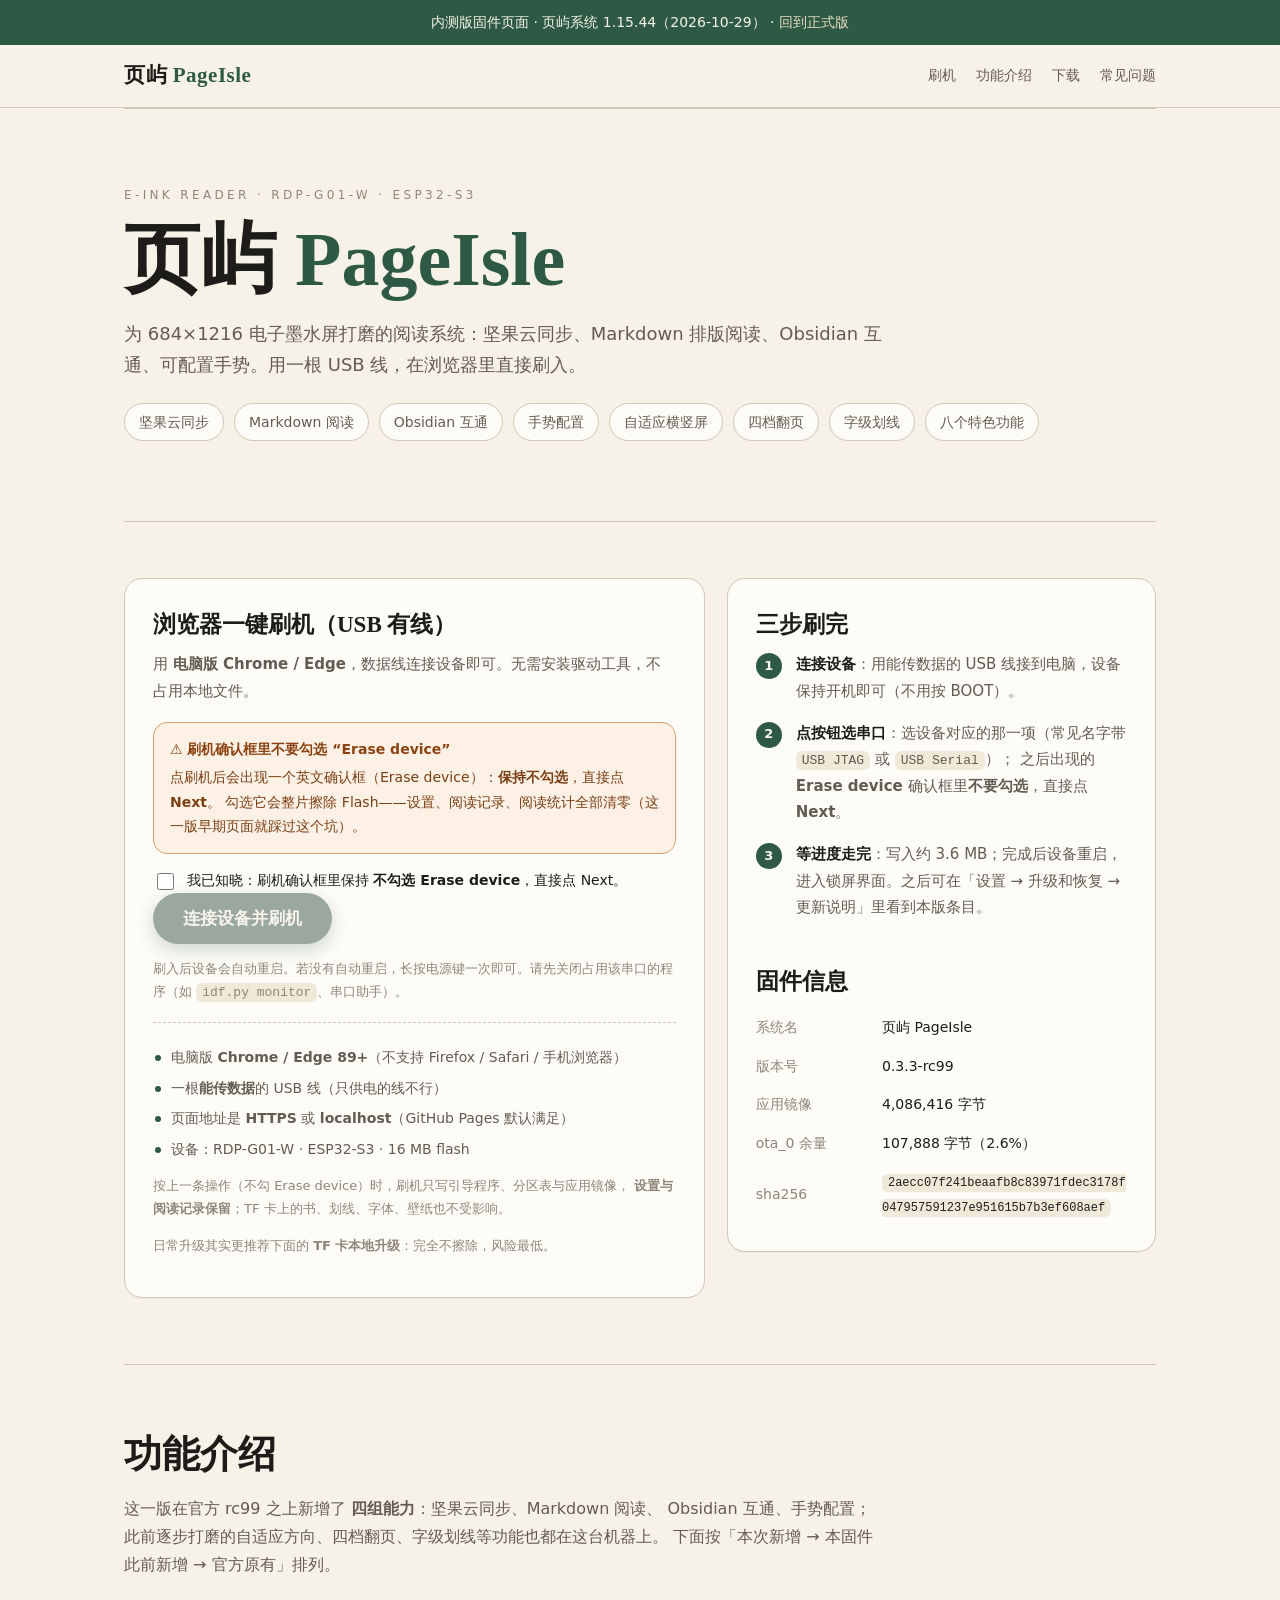
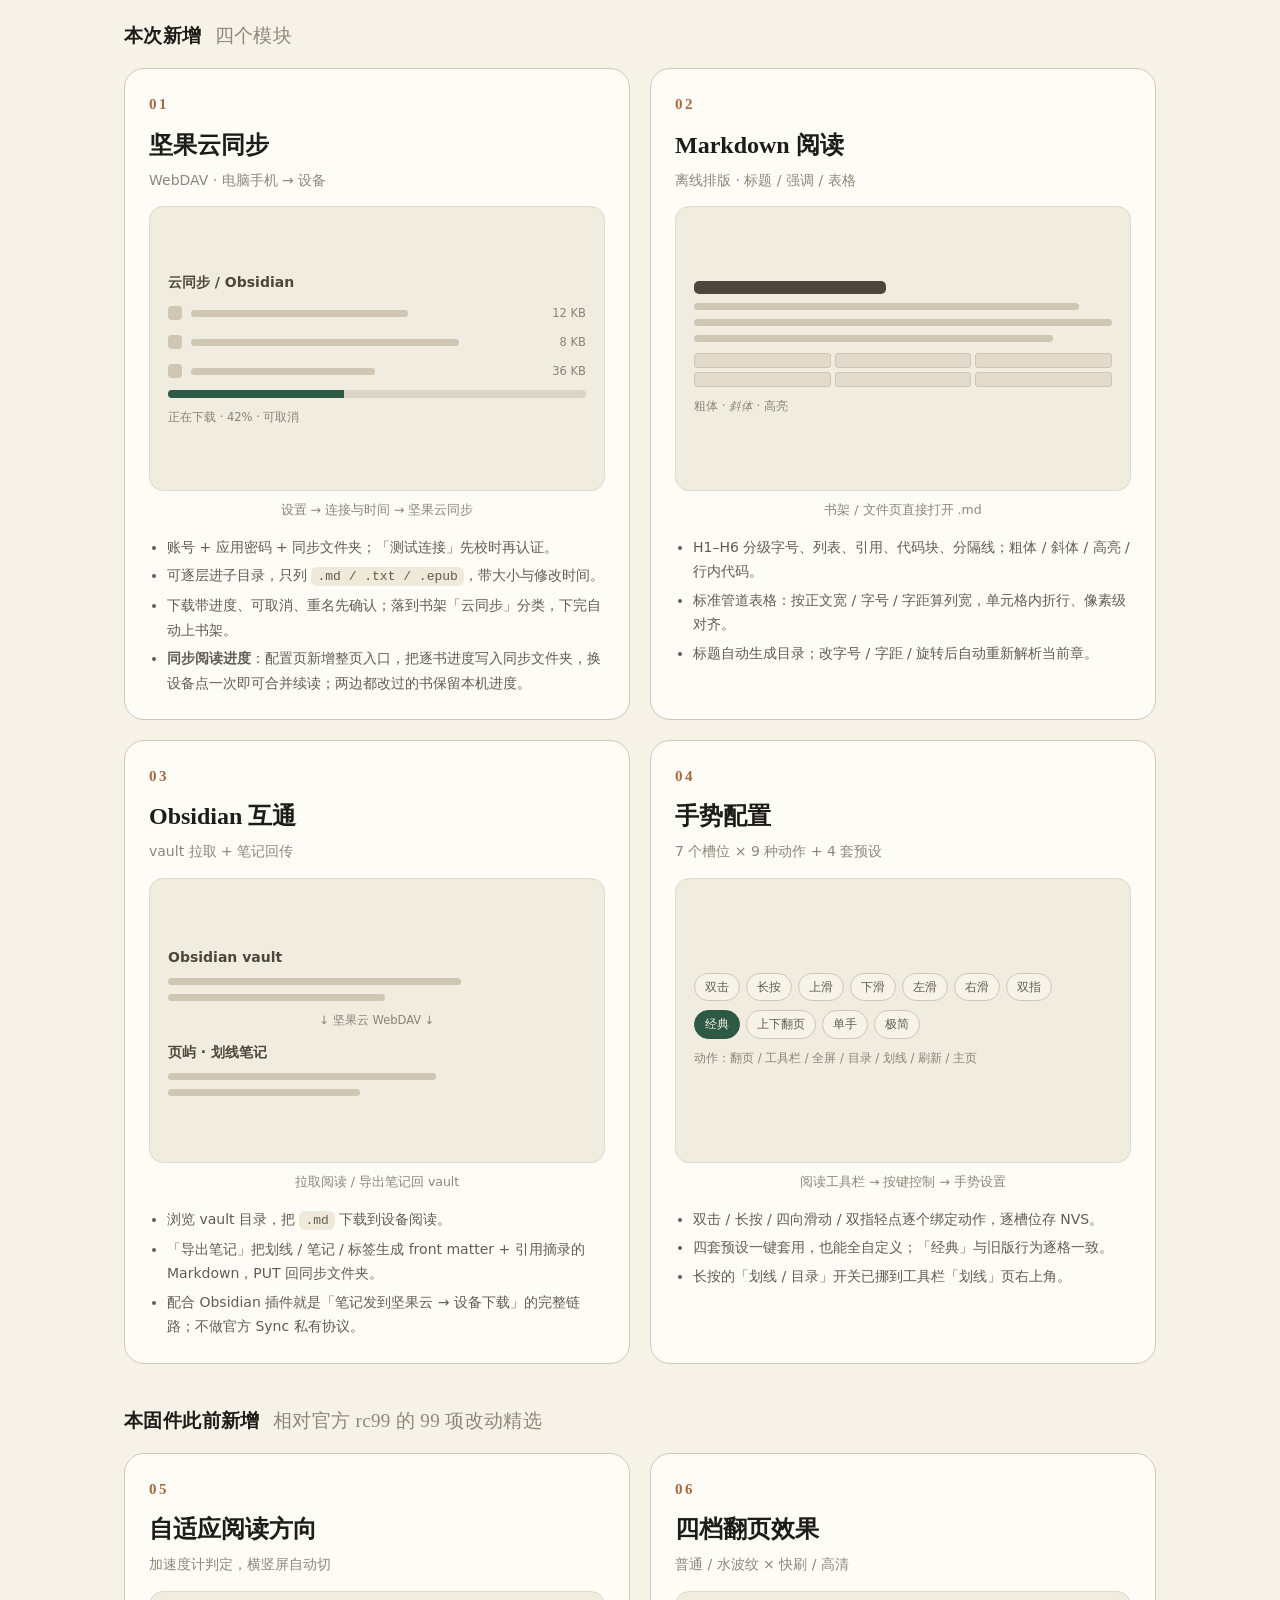
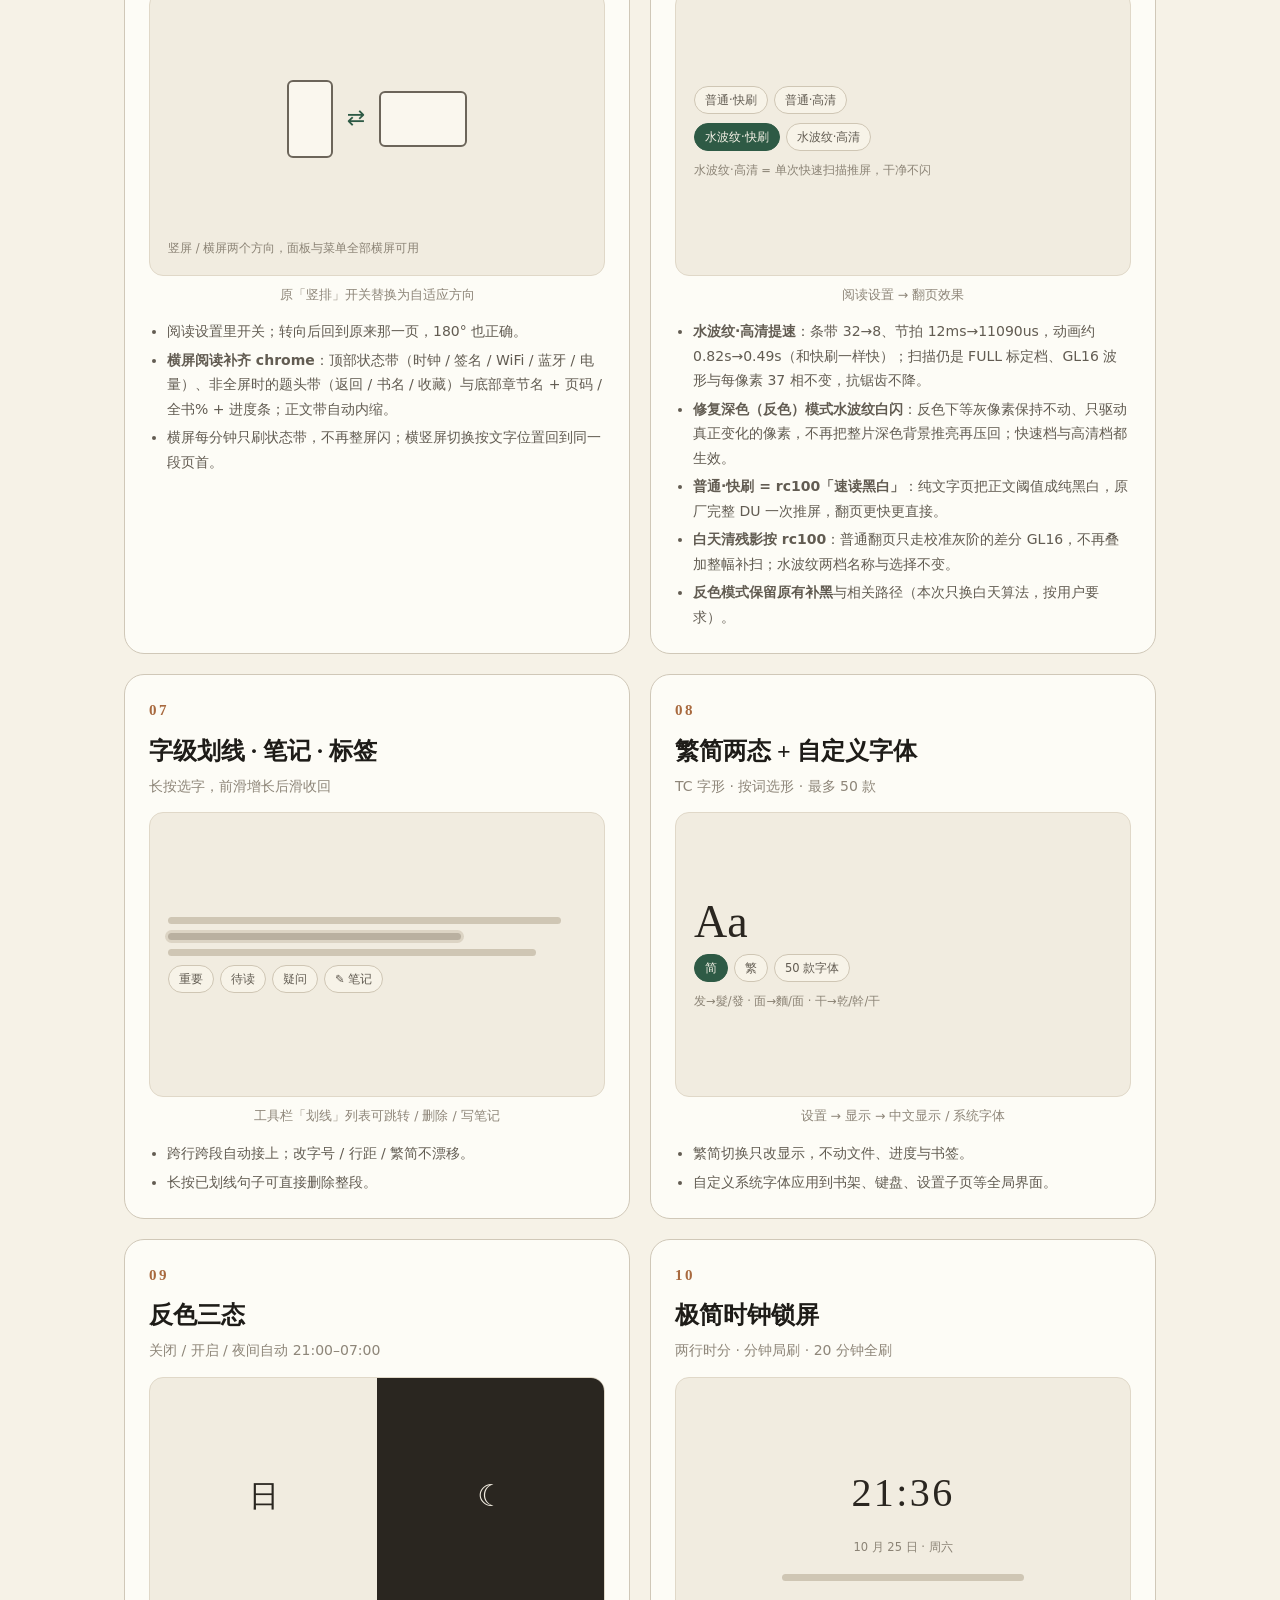
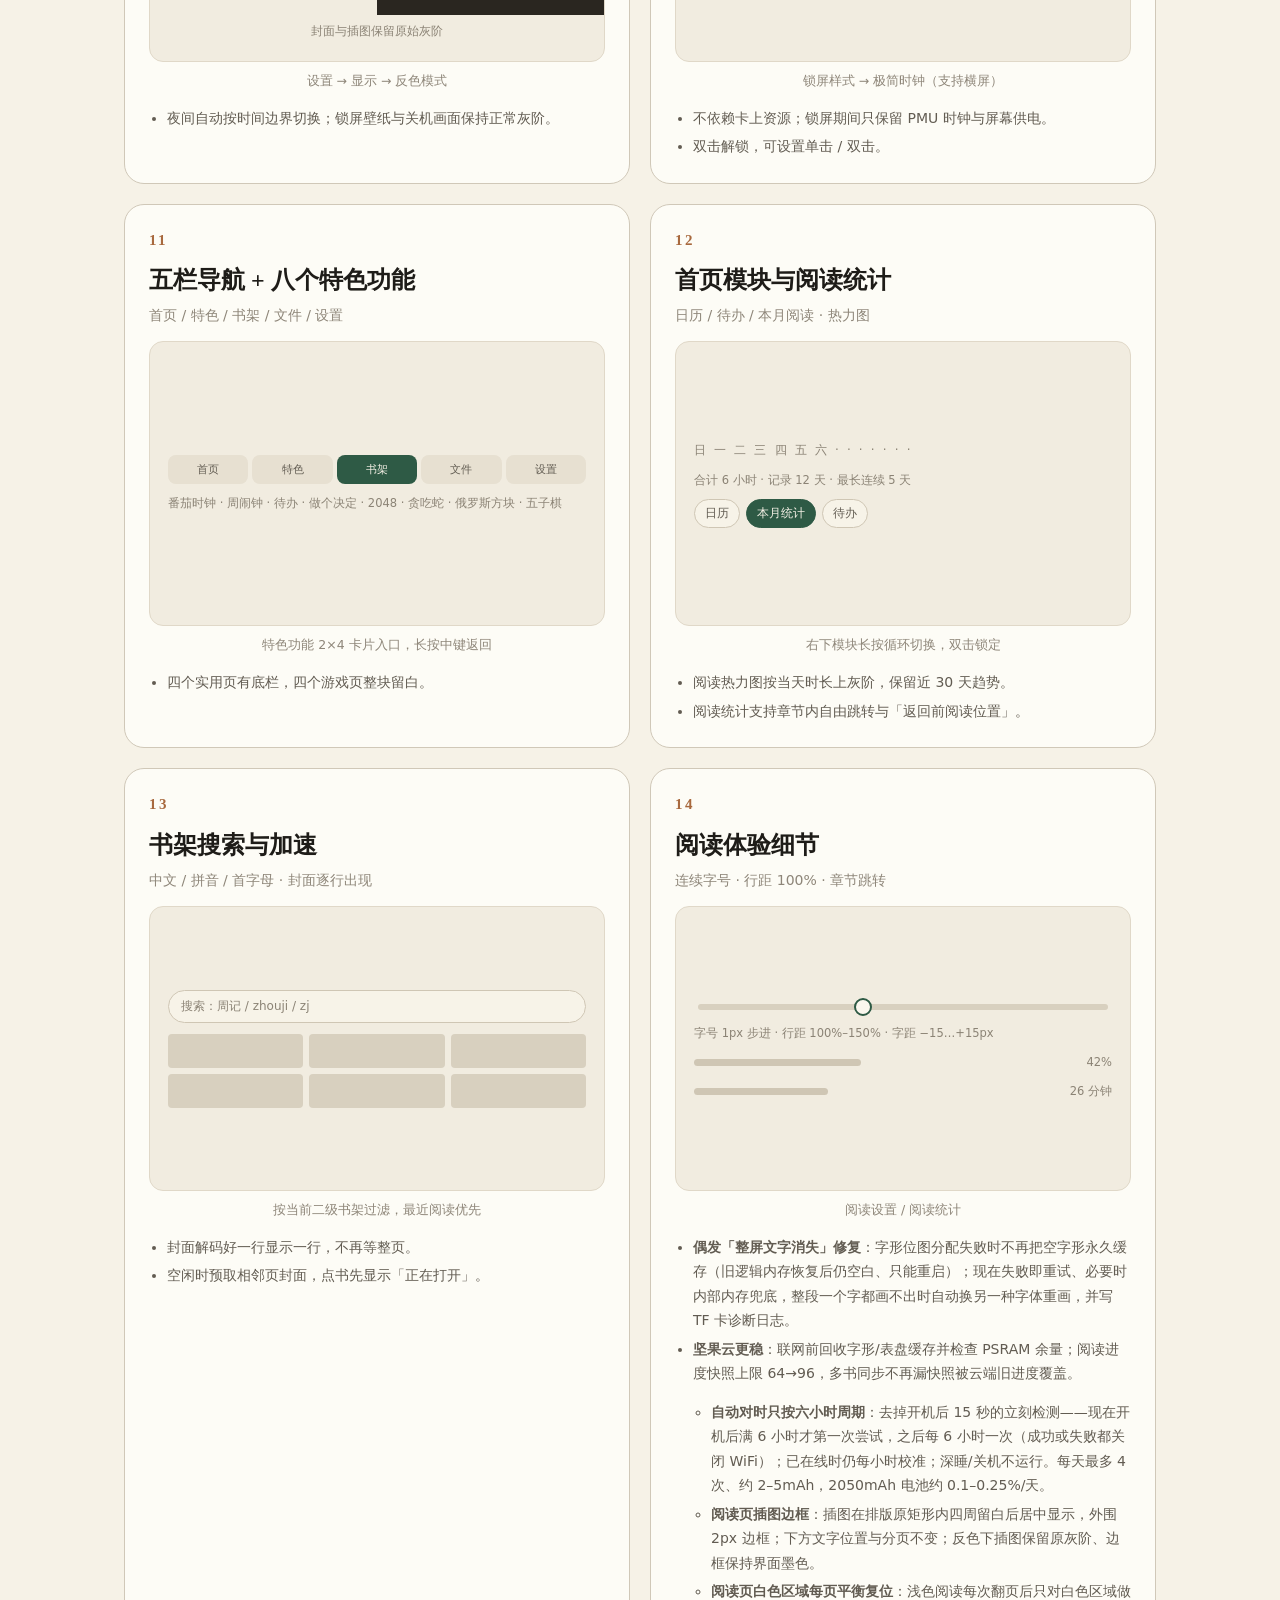
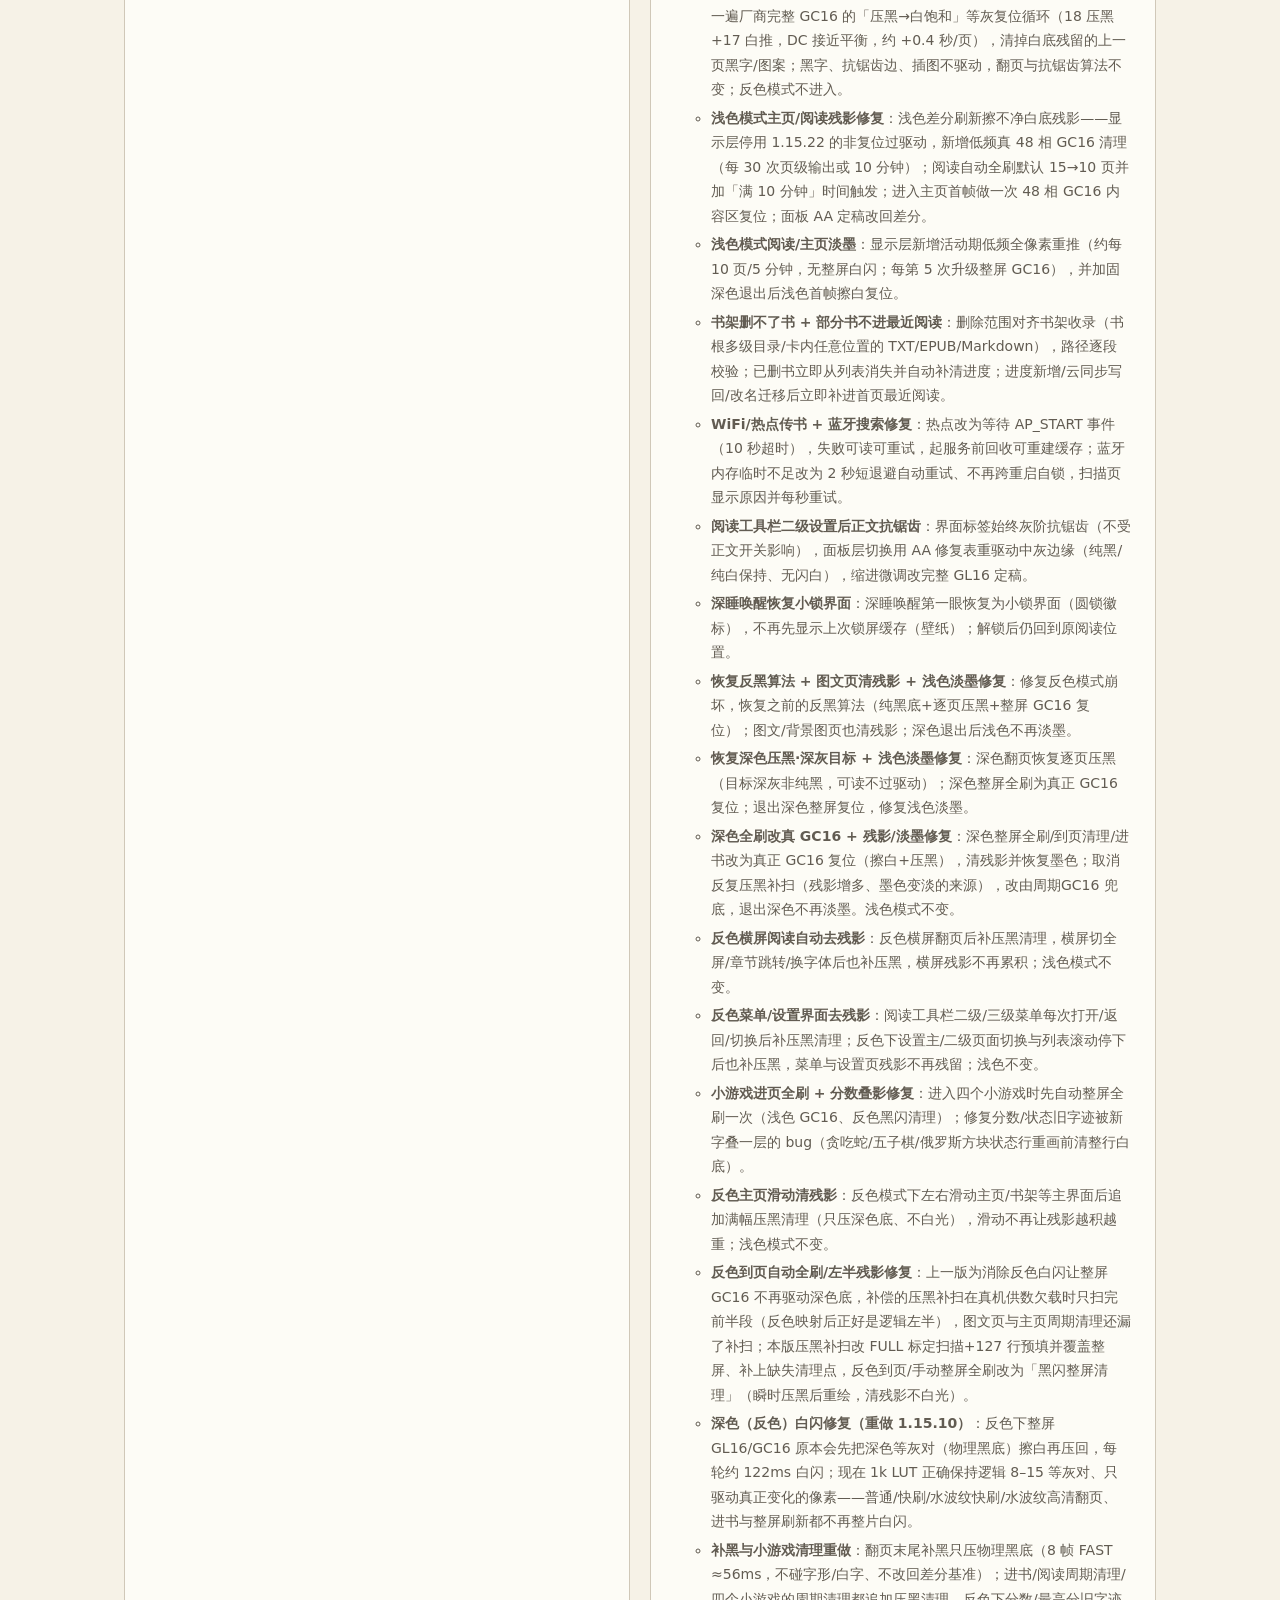
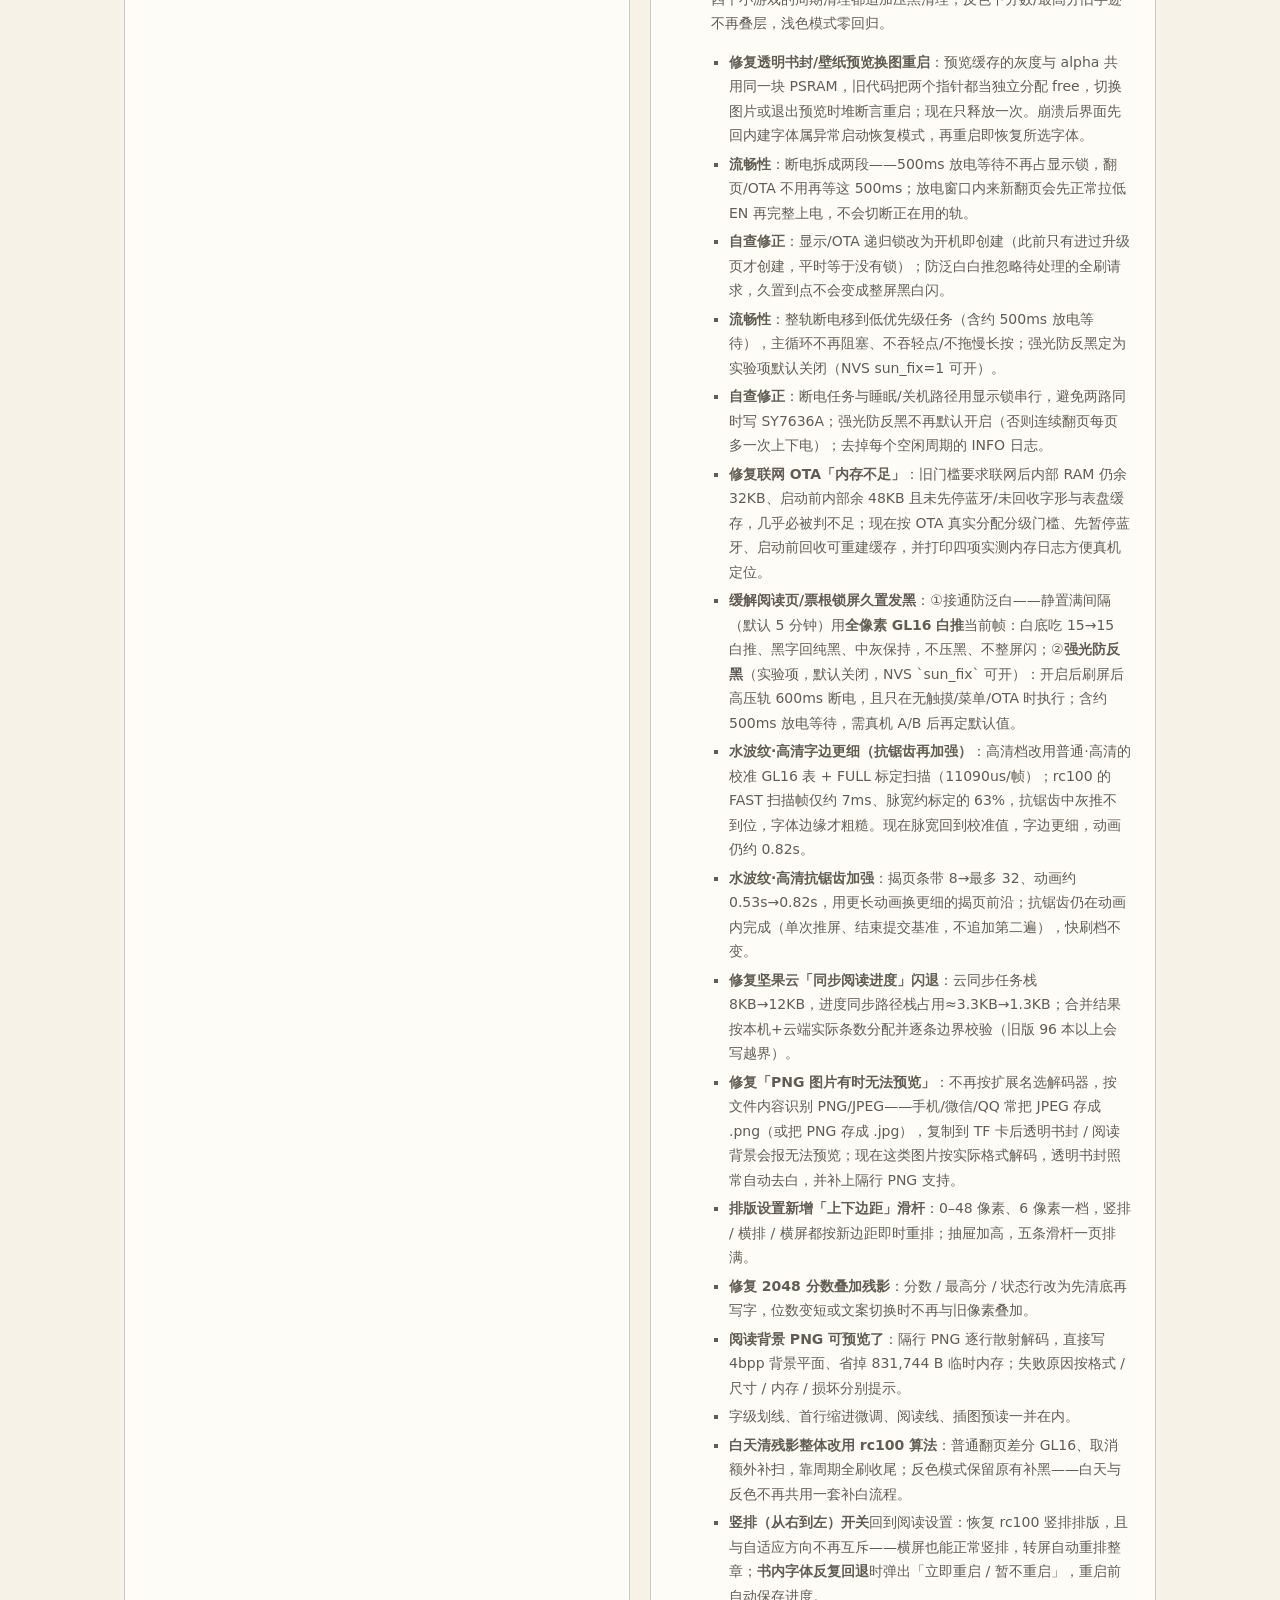
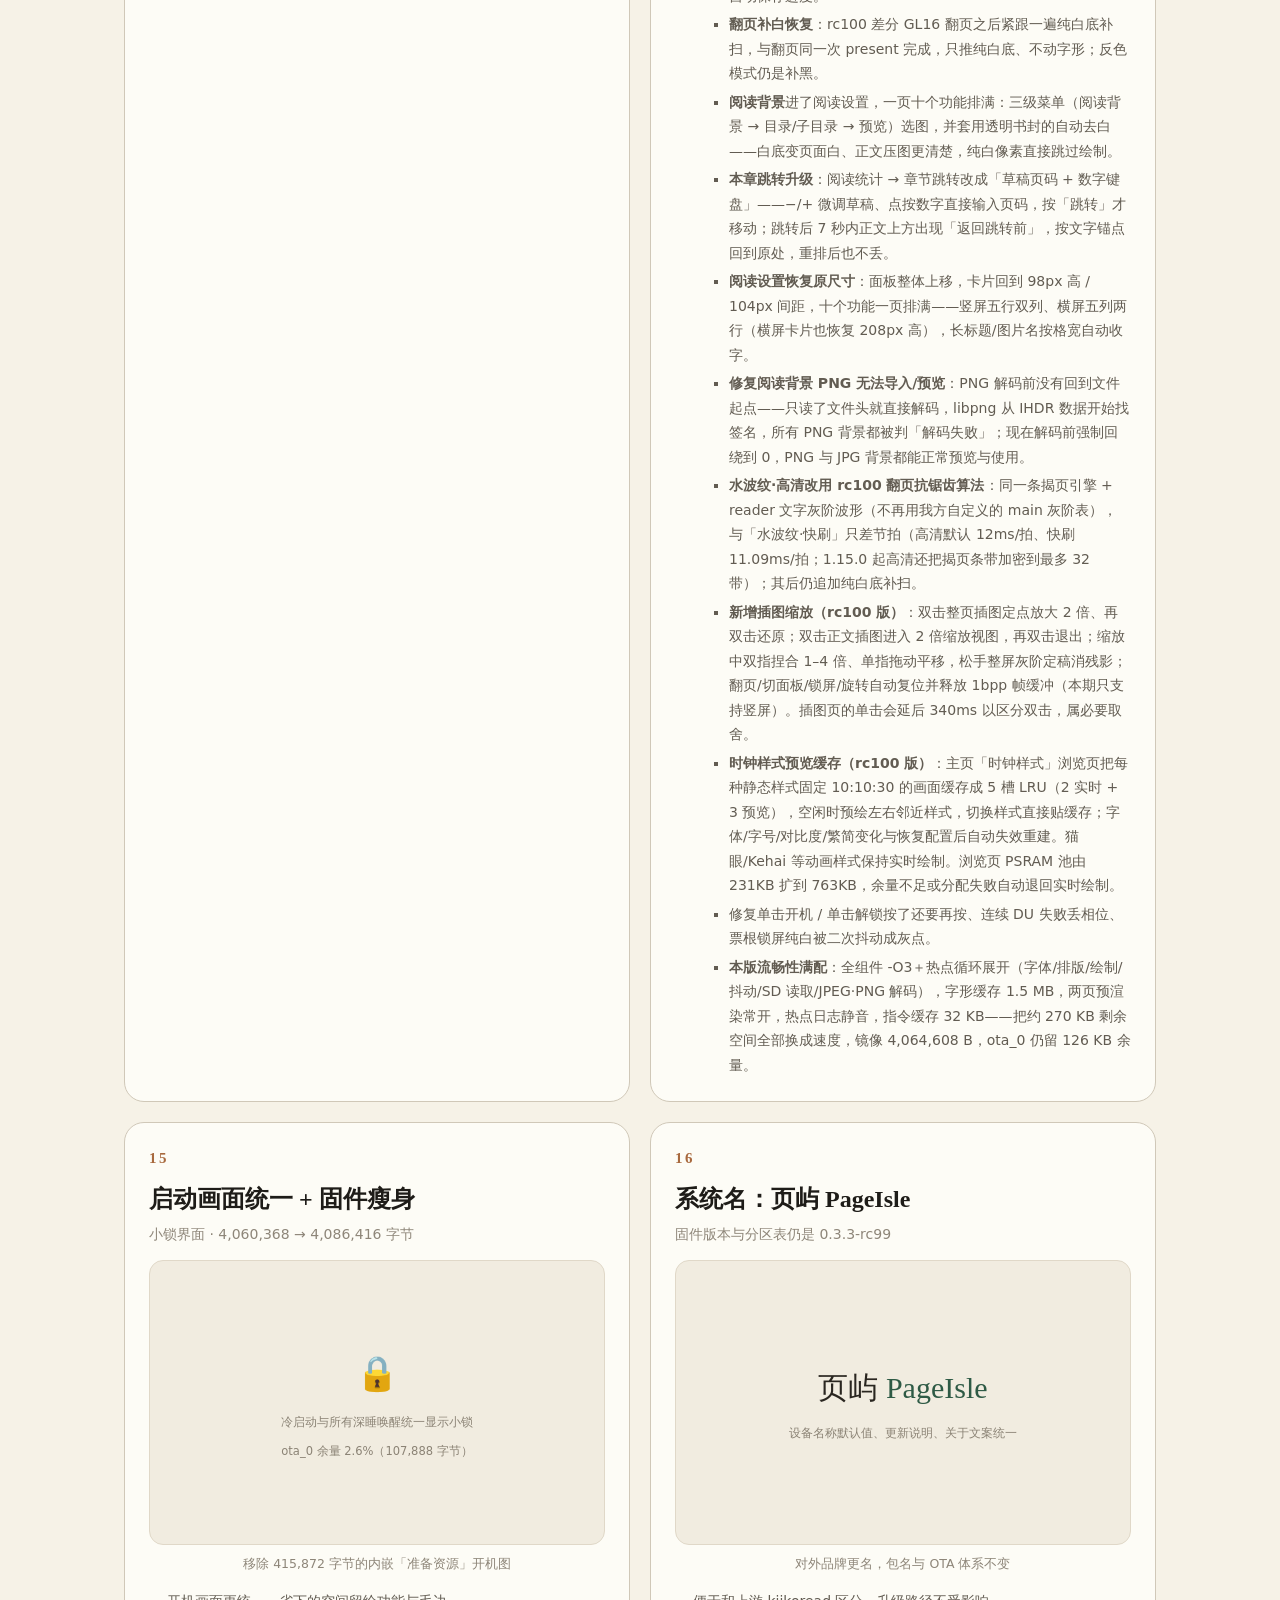
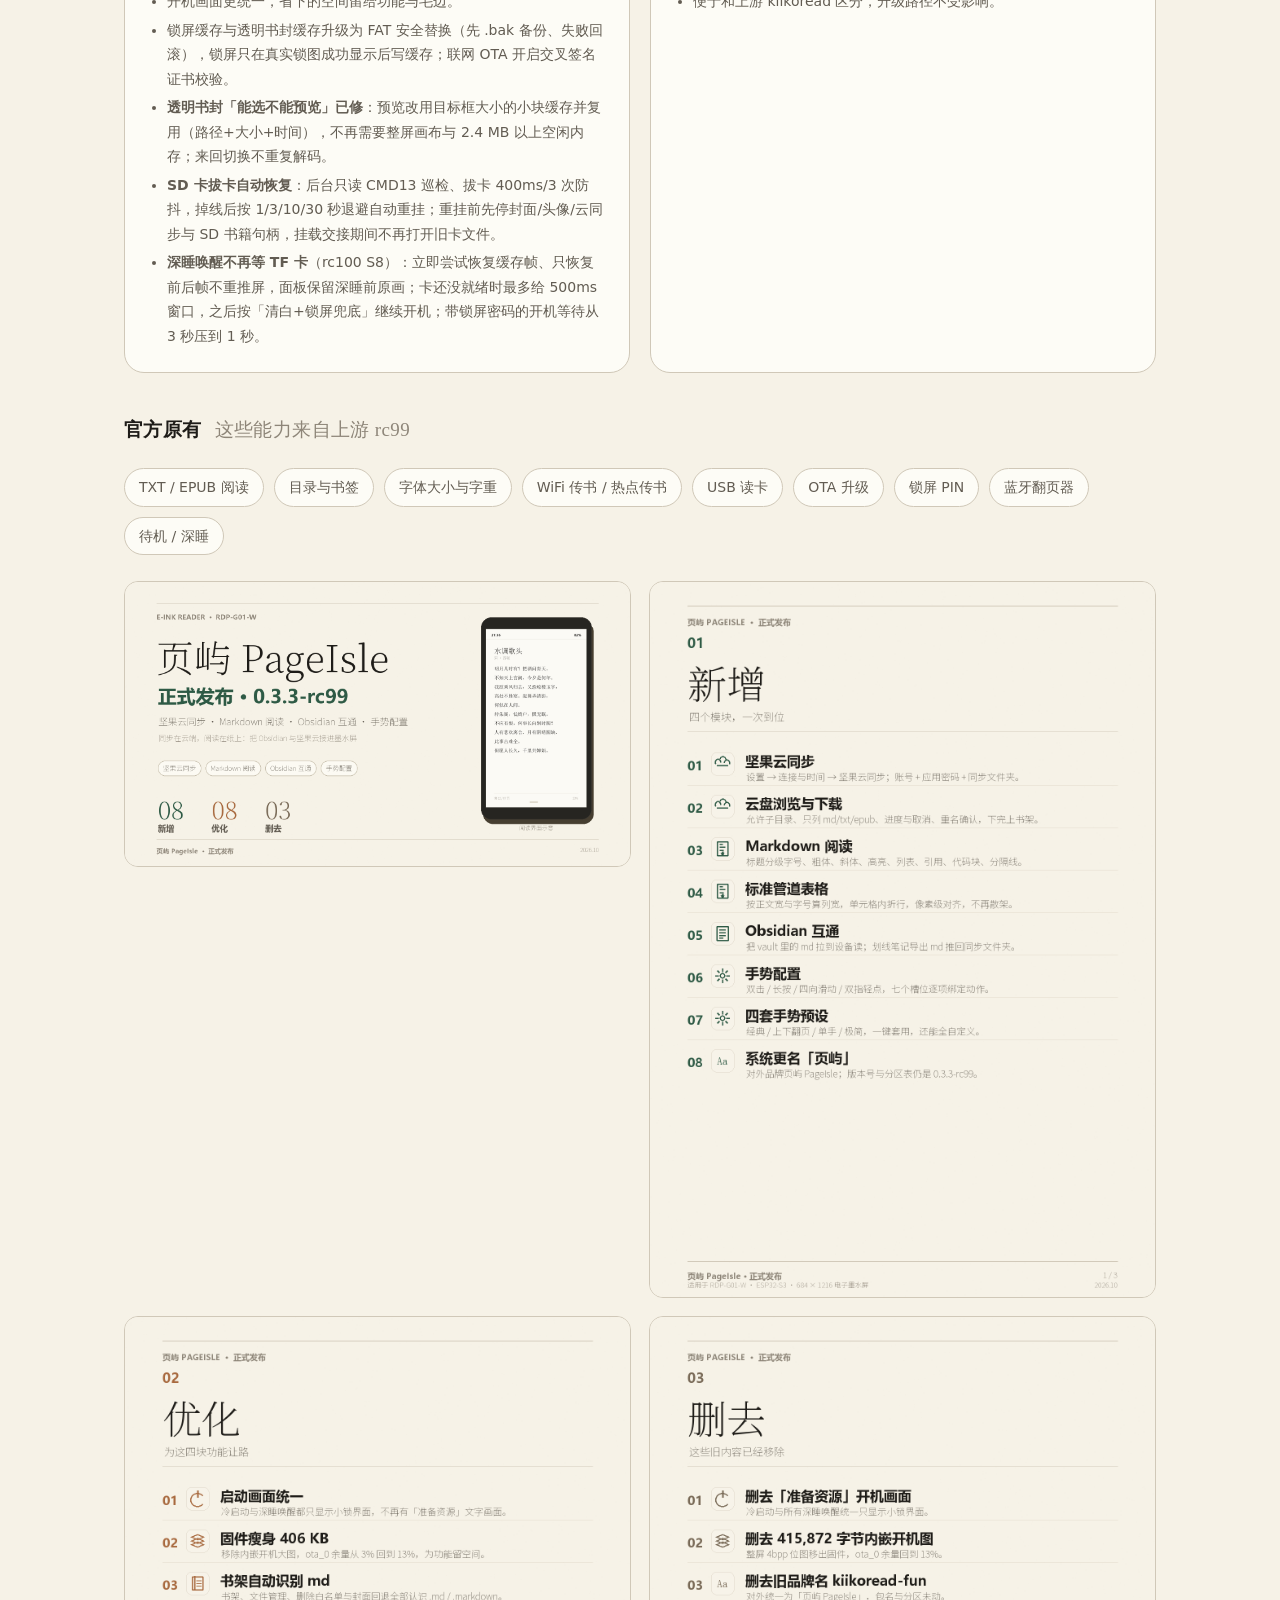
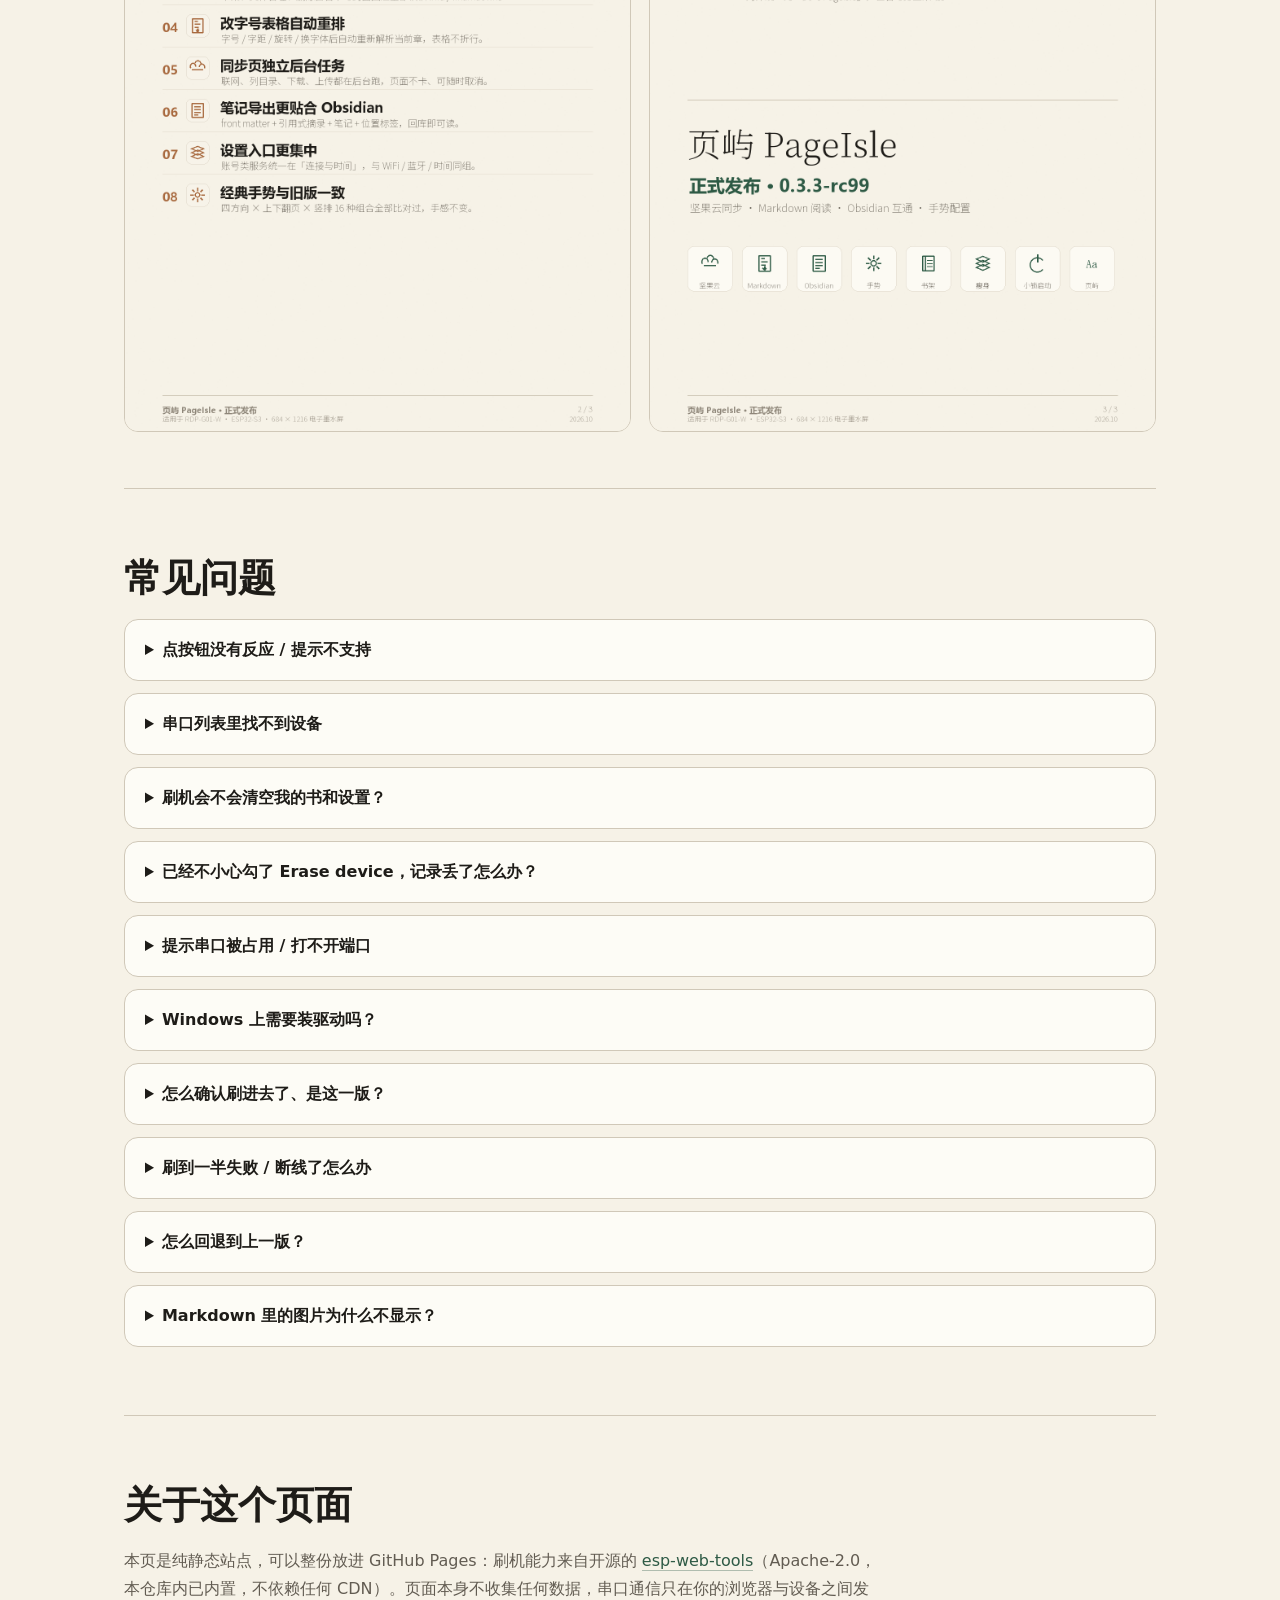
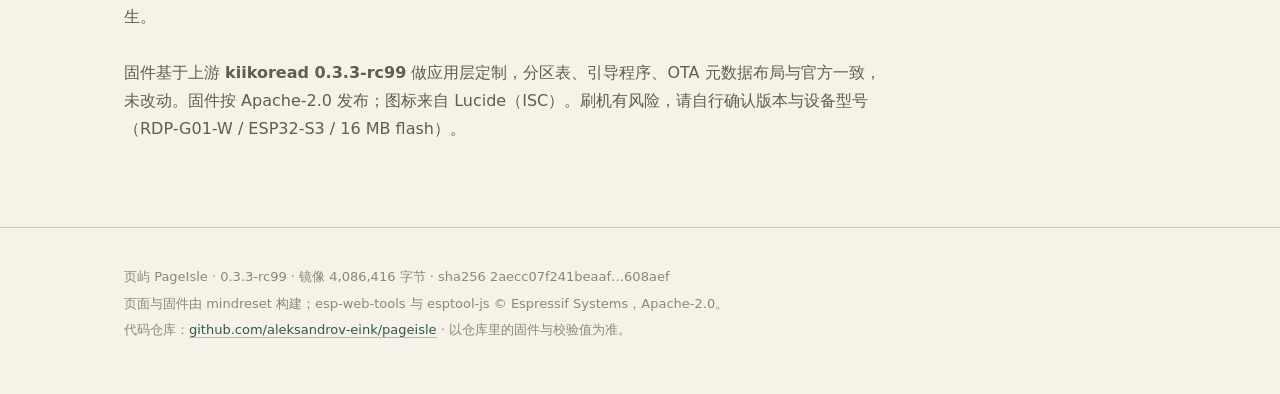
==== commit 65d13ae4: "页屿系统 1.15.44：自动对时去掉开机 15 秒检测，只按 6 小时周期" ====
--- a/beta/index.html
+++ b/beta/index.html
@@ -10,7 +10,7 @@
 <link rel="stylesheet" href="style.css">
 </head>
 <body>
-<div style="background:#2e5a45;color:#f6f2e7;padding:10px 16px;font-size:14px;text-align:center">内测版固件页面 · 页屿系统 1.15.43（2026-10-29） · <a style="color:#e8dcc0" href="../">回到正式版</a></div>
+<div style="background:#2e5a45;color:#f6f2e7;padding:10px 16px;font-size:14px;text-align:center">内测版固件页面 · 页屿系统 1.15.44（2026-10-29） · <a style="color:#e8dcc0" href="../">回到正式版</a></div>
 
 
 <header class="top">
@@ -84,9 +84,9 @@
       <table class="meta">
         <tr><th>系统名</th><td>页屿 PageIsle</td></tr>
         <tr><th>版本号</th><td>0.3.3-rc99</td></tr>
-        <tr><th>应用镜像</th><td>4,086,016 字节</td></tr>
-        <tr><th>ota_0 余量</th><td>108,288 字节（2.6%）</td></tr>
-        <tr><th>sha256</th><td><code>34c283ac28ee654dab8a8bcc846af6ae319a8ed275ee169f078068492b125364</code></td></tr>
+        <tr><th>应用镜像</th><td>4,086,416 字节</td></tr>
+        <tr><th>ota_0 余量</th><td>107,888 字节（2.6%）</td></tr>
+        <tr><th>sha256</th><td><code>2aecc07f241beaafb8c83971fdec3178f047957591237e951615b7b3ef608aef</code></td></tr>
       </table>
     </div>
   </section>
@@ -346,18 +346,18 @@
           </div>
           <p class="promo-cap">阅读设置 / 阅读统计</p>
         </div>
-        <ul class="promo-list"><li><b>偶发「整屏文字消失」修复</b>：字形位图分配失败时不再把空字形永久缓存（旧逻辑内存恢复后仍空白、只能重启）；现在失败即重试、必要时内部内存兜底，整段一个字都画不出时自动换另一种字体重画，并写 TF 卡诊断日志。</li><li><b>坚果云更稳</b>：联网前回收字形/表盘缓存并检查 PSRAM 余量；阅读进度快照上限 64→96，多书同步不再漏快照被云端旧进度覆盖。</li><ul class="promo-list"><li><b>自动对时改为每六小时</b>：开机空闲时每 6 小时用已保存 WiFi 尝试一次联网校时——扫到就校时，扫不到/失败立即关闭 WiFi，6 小时后再试；首次开机 15 秒先试一次；不常驻无线任务。每天最多 4 次、约 2–5mAh，2050mAh 电池约 0.1–0.25%/天；深睡/关机不运行，唤醒/开机后 15 秒内自动补一次。</li><li><b>阅读页插图边框</b>：插图在排版原矩形内四周留白后居中显示，外围 2px 边框；下方文字位置与分页不变；反色下插图保留原灰阶、边框保持界面墨色。</li><li><b>阅读页白色区域每页平衡复位</b>：浅色阅读每次翻页后只对白色区域做一遍厂商完整 GC16 的「压黑→白饱和」等灰复位循环（18 压黑+17 白推，DC 接近平衡，约 +0.4 秒/页），清掉白底残留的上一页黑字/图案；黑字、抗锯齿边、插图不驱动，翻页与抗锯齿算法不变；反色模式不进入。</li><li><b>浅色模式主页/阅读残影修复</b>：浅色差分刷新擦不净白底残影——显示层停用 1.15.22 的非复位过驱动，新增低频真 48 相 GC16 清理（每 30 次页级输出或 10 分钟）；阅读自动全刷默认 15→10 页并加「满 10 分钟」时间触发；进入主页首帧做一次 48 相 GC16 内容区复位；面板 AA 定稿改回差分。</li><li><b>浅色模式阅读/主页淡墨</b>：显示层新增活动期低频全像素重推（约每 10 页/5 分钟，无整屏白闪；每第 5 次升级整屏 GC16），并加固深色退出后浅色首帧擦白复位。</li><li><b>书架删不了书 + 部分书不进最近阅读</b>：删除范围对齐书架收录（书根多级目录/卡内任意位置的 TXT/EPUB/Markdown），路径逐段校验；已删书立即从列表消失并自动补清进度；进度新增/云同步写回/改名迁移后立即补进首页最近阅读。</li><li><b>WiFi/热点传书 + 蓝牙搜索修复</b>：热点改为等待 AP_START 事件（10 秒超时），失败可读可重试，起服务前回收可重建缓存；蓝牙内存临时不足改为 2 秒短退避自动重试、不再跨重启自锁，扫描页显示原因并每秒重试。</li><li><b>阅读工具栏二级设置后正文抗锯齿</b>：界面标签始终灰阶抗锯齿（不受正文开关影响），面板层切换用 AA 修复表重驱动中灰边缘（纯黑/纯白保持、无闪白），缩进微调改完整 GL16 定稿。</li><li><b>深睡唤醒恢复小锁界面</b>：深睡唤醒第一眼恢复为小锁界面（圆锁徽标），不再先显示上次锁屏缓存（壁纸）；解锁后仍回到原阅读位置。</li><li><b>恢复反黑算法 + 图文页清残影 + 浅色淡墨修复</b>：修复反色模式崩坏，恢复之前的反黑算法（纯黑底+逐页压黑+整屏 GC16 复位）；图文/背景图页也清残影；深色退出后浅色不再淡墨。</li><li><b>恢复深色压黑·深灰目标 + 浅色淡墨修复</b>：深色翻页恢复逐页压黑（目标深灰非纯黑，可读不过驱动）；深色整屏全刷为真正 GC16 复位；退出深色整屏复位，修复浅色淡墨。</li><li><b>深色全刷改真 GC16 + 残影/淡墨修复</b>：深色整屏全刷/到页清理/进书改为真正 GC16 复位（擦白+压黑），清残影并恢复墨色；取消反复压黑补扫（残影增多、墨色变淡的来源），改由周期GC16 兜底，退出深色不再淡墨。浅色模式不变。</li><li><b>反色横屏阅读自动去残影</b>：反色横屏翻页后补压黑清理，横屏切全屏/章节跳转/换字体后也补压黑，横屏残影不再累积；浅色模式不变。</li><li><b>反色菜单/设置界面去残影</b>：阅读工具栏二级/三级菜单每次打开/返回/切换后补压黑清理；反色下设置主/二级页面切换与列表滚动停下后也补压黑，菜单与设置页残影不再残留；浅色不变。</li><li><b>小游戏进页全刷 + 分数叠影修复</b>：进入四个小游戏时先自动整屏全刷一次（浅色 GC16、反色黑闪清理）；修复分数/状态旧字迹被新字叠一层的 bug（贪吃蛇/五子棋/俄罗斯方块状态行重画前清整行白底）。</li><li><b>反色主页滑动清残影</b>：反色模式下左右滑动主页/书架等主界面后追加满幅压黑清理（只压深色底、不白光），滑动不再让残影越积越重；浅色模式不变。</li><li><b>反色到页自动全刷/左半残影修复</b>：上一版为消除反色白闪让整屏 GC16 不再驱动深色底，补偿的压黑补扫在真机供数欠载时只扫完前半段（反色映射后正好是逻辑左半），图文页与主页周期清理还漏了补扫；本版压黑补扫改 FULL 标定扫描+127 行预填并覆盖整屏、补上缺失清理点，反色到页/手动整屏全刷改为「黑闪整屏清理」（瞬时压黑后重绘，清残影不白光）。</li><li><b>深色（反色）白闪修复（重做 1.15.10）</b>：反色下整屏 GL16/GC16 原本会先把深色等灰对（物理黑底）擦白再压回，每轮约 122ms 白闪；现在 1k LUT 正确保持逻辑 8–15 等灰对、只驱动真正变化的像素——普通/快刷/水波纹快刷/水波纹高清翻页、进书与整屏刷新都不再整片白闪。</li><li><b>补黑与小游戏清理重做</b>：翻页末尾补黑只压物理黑底（8 帧 FAST ≈56ms，不碰字形/白字、不改回差分基准）；进书/阅读周期清理/四个小游戏的周期清理都追加压黑清理，反色下分数/最高分旧字迹不再叠层，浅色模式零回归。</li><ul class="promo-list"><li><b>修复透明书封/壁纸预览换图重启</b>：预览缓存的灰度与 alpha 共用同一块 PSRAM，旧代码把两个指针都当独立分配 free，切换图片或退出预览时堆断言重启；现在只释放一次。崩溃后界面先回内建字体属异常启动恢复模式，再重启即恢复所选字体。</li><li><b>流畅性</b>：断电拆成两段——500ms 放电等待不再占显示锁，翻页/OTA 不用再等这 500ms；放电窗口内来新翻页会先正常拉低 EN 再完整上电，不会切断正在用的轨。</li><li><b>自查修正</b>：显示/OTA 递归锁改为开机即创建（此前只有进过升级页才创建，平时等于没有锁）；防泛白白推忽略待处理的全刷请求，久置到点不会变成整屏黑白闪。</li><li><b>流畅性</b>：整轨断电移到低优先级任务（含约 500ms 放电等待），主循环不再阻塞、不吞轻点/不拖慢长按；强光防反黑定为实验项默认关闭（NVS sun_fix=1 可开）。</li><li><b>自查修正</b>：断电任务与睡眠/关机路径用显示锁串行，避免两路同时写 SY7636A；强光防反黑不再默认开启（否则连续翻页每页多一次上下电）；去掉每个空闲周期的 INFO 日志。</li><li><b>修复联网 OTA「内存不足」</b>：旧门槛要求联网后内部 RAM 仍余 32KB、启动前内部余 48KB 且未先停蓝牙/未回收字形与表盘缓存，几乎必被判不足；现在按 OTA 真实分配分级门槛、先暂停蓝牙、启动前回收可重建缓存，并打印四项实测内存日志方便真机定位。</li><li><b>缓解阅读页/票根锁屏久置发黑</b>：①接通防泛白——静置满间隔（默认 5 分钟）用<b>全像素 GL16 白推</b>当前帧：白底吃 15→15 白推、黑字回纯黑、中灰保持，不压黑、不整屏闪；②<b>强光防反黑</b>（实验项，默认关闭，NVS `sun_fix` 可开）：开启后刷屏后高压轨 600ms 断电，且只在无触摸/菜单/OTA 时执行；含约 500ms 放电等待，需真机 A/B 后再定默认值。</li><li><b>水波纹·高清字边更细（抗锯齿再加强）</b>：高清档改用普通·高清的校准 GL16 表 + FULL 标定扫描（11090us/帧）；rc100 的 FAST 扫描帧仅约 7ms、脉宽约标定的 63%，抗锯齿中灰推不到位，字体边缘才粗糙。现在脉宽回到校准值，字边更细，动画仍约 0.82s。</li><li><b>水波纹·高清抗锯齿加强</b>：揭页条带 8→最多 32、动画约 0.53s→0.82s，用更长动画换更细的揭页前沿；抗锯齿仍在动画内完成（单次推屏、结束提交基准，不追加第二遍），快刷档不变。</li><li><b>修复坚果云「同步阅读进度」闪退</b>：云同步任务栈 8KB→12KB，进度同步路径栈占用≈3.3KB→1.3KB；合并结果按本机+云端实际条数分配并逐条边界校验（旧版 96 本以上会写越界）。</li><li><b>修复「PNG 图片有时无法预览」</b>：不再按扩展名选解码器，按文件内容识别 PNG/JPEG——手机/微信/QQ 常把 JPEG 存成 .png（或把 PNG 存成 .jpg），复制到 TF 卡后透明书封 / 阅读背景会报无法预览；现在这类图片按实际格式解码，透明书封照常自动去白，并补上隔行 PNG 支持。</li><li><b>排版设置新增「上下边距」滑杆</b>：0–48 像素、6 像素一档，竖排 / 横排 / 横屏都按新边距即时重排；抽屉加高，五条滑杆一页排满。</li><li><b>修复 2048 分数叠加残影</b>：分数 / 最高分 / 状态行改为先清底再写字，位数变短或文案切换时不再与旧像素叠加。</li><li><b>阅读背景 PNG 可预览了</b>：隔行 PNG 逐行散射解码，直接写 4bpp 背景平面、省掉 831,744 B 临时内存；失败原因按格式 / 尺寸 / 内存 / 损坏分别提示。</li><li>字级划线、首行缩进微调、阅读线、插图预读一并在内。</li><li><b>白天清残影整体改用 rc100 算法</b>：普通翻页差分 GL16、取消额外补扫，靠周期全刷收尾；反色模式保留原有补黑——白天与反色不再共用一套补白流程。</li><li><b>竖排（从右到左）开关</b>回到阅读设置：恢复 rc100 竖排排版，且与自适应方向不再互斥——横屏也能正常竖排，转屏自动重排整章；<b>书内字体反复回退</b>时弹出「立即重启 / 暂不重启」，重启前自动保存进度。</li><li><b>翻页补白恢复</b>：rc100 差分 GL16 翻页之后紧跟一遍纯白底补扫，与翻页同一次 present 完成，只推纯白底、不动字形；反色模式仍是补黑。</li><li><b>阅读背景</b>进了阅读设置，一页十个功能排满：三级菜单（阅读背景 → 目录/子目录 → 预览）选图，并套用透明书封的自动去白——白底变页面白、正文压图更清楚，纯白像素直接跳过绘制。</li><li><b>本章跳转升级</b>：阅读统计 → 章节跳转改成「草稿页码 + 数字键盘」——−/+ 微调草稿、点按数字直接输入页码，按「跳转」才移动；跳转后 7 秒内正文上方出现「返回跳转前」，按文字锚点回到原处，重排后也不丢。</li><li><b>阅读设置恢复原尺寸</b>：面板整体上移，卡片回到 98px 高 / 104px 间距，十个功能一页排满——竖屏五行双列、横屏五列两行（横屏卡片也恢复 208px 高），长标题/图片名按格宽自动收字。</li><li><b>修复阅读背景 PNG 无法导入/预览</b>：PNG 解码前没有回到文件起点——只读了文件头就直接解码，libpng 从 IHDR 数据开始找签名，所有 PNG 背景都被判「解码失败」；现在解码前强制回绕到 0，PNG 与 JPG 背景都能正常预览与使用。</li><li><b>水波纹·高清改用 rc100 翻页抗锯齿算法</b>：同一条揭页引擎 + reader 文字灰阶波形（不再用我方自定义的 main 灰阶表），与「水波纹·快刷」只差节拍（高清默认 12ms/拍、快刷 11.09ms/拍；1.15.0 起高清还把揭页条带加密到最多 32 带）；其后仍追加纯白底补扫。</li><li><b>新增插图缩放（rc100 版）</b>：双击整页插图定点放大 2 倍、再双击还原；双击正文插图进入 2 倍缩放视图，再双击退出；缩放中双指捏合 1–4 倍、单指拖动平移，松手整屏灰阶定稿消残影；翻页/切面板/锁屏/旋转自动复位并释放 1bpp 帧缓冲（本期只支持竖屏）。插图页的单击会延后 340ms 以区分双击，属必要取舍。</li><li><b>时钟样式预览缓存（rc100 版）</b>：主页「时钟样式」浏览页把每种静态样式固定 10:10:30 的画面缓存成 5 槽 LRU（2 实时 + 3 预览），空闲时预绘左右邻近样式，切换样式直接贴缓存；字体/字号/对比度/繁简变化与恢复配置后自动失效重建。猫眼/Kehai 等动画样式保持实时绘制。浏览页 PSRAM 池由 231KB 扩到 763KB，余量不足或分配失败自动退回实时绘制。</li><li>修复单击开机 / 单击解锁按了还要再按、连续 DU 失败丢相位、票根锁屏纯白被二次抖动成灰点。</li><li><b>本版流畅性满配</b>：全组件 -O3＋热点循环展开（字体/排版/绘制/抖动/SD 读取/JPEG·PNG 解码），字形缓存 1.5 MB，两页预渲染常开，热点日志静音，指令缓存 32 KB——把约 270 KB 剩余空间全部换成速度，镜像 4,064,608 B，ota_0 仍留 126 KB 余量。</li></ul>
+        <ul class="promo-list"><li><b>偶发「整屏文字消失」修复</b>：字形位图分配失败时不再把空字形永久缓存（旧逻辑内存恢复后仍空白、只能重启）；现在失败即重试、必要时内部内存兜底，整段一个字都画不出时自动换另一种字体重画，并写 TF 卡诊断日志。</li><li><b>坚果云更稳</b>：联网前回收字形/表盘缓存并检查 PSRAM 余量；阅读进度快照上限 64→96，多书同步不再漏快照被云端旧进度覆盖。</li><ul class="promo-list"><li><b>自动对时只按六小时周期</b>：去掉开机后 15 秒的立刻检测——现在开机后满 6 小时才第一次尝试，之后每 6 小时一次（成功或失败都关闭 WiFi）；已在线时仍每小时校准；深睡/关机不运行。每天最多 4 次、约 2–5mAh，2050mAh 电池约 0.1–0.25%/天。</li><li><b>阅读页插图边框</b>：插图在排版原矩形内四周留白后居中显示，外围 2px 边框；下方文字位置与分页不变；反色下插图保留原灰阶、边框保持界面墨色。</li><li><b>阅读页白色区域每页平衡复位</b>：浅色阅读每次翻页后只对白色区域做一遍厂商完整 GC16 的「压黑→白饱和」等灰复位循环（18 压黑+17 白推，DC 接近平衡，约 +0.4 秒/页），清掉白底残留的上一页黑字/图案；黑字、抗锯齿边、插图不驱动，翻页与抗锯齿算法不变；反色模式不进入。</li><li><b>浅色模式主页/阅读残影修复</b>：浅色差分刷新擦不净白底残影——显示层停用 1.15.22 的非复位过驱动，新增低频真 48 相 GC16 清理（每 30 次页级输出或 10 分钟）；阅读自动全刷默认 15→10 页并加「满 10 分钟」时间触发；进入主页首帧做一次 48 相 GC16 内容区复位；面板 AA 定稿改回差分。</li><li><b>浅色模式阅读/主页淡墨</b>：显示层新增活动期低频全像素重推（约每 10 页/5 分钟，无整屏白闪；每第 5 次升级整屏 GC16），并加固深色退出后浅色首帧擦白复位。</li><li><b>书架删不了书 + 部分书不进最近阅读</b>：删除范围对齐书架收录（书根多级目录/卡内任意位置的 TXT/EPUB/Markdown），路径逐段校验；已删书立即从列表消失并自动补清进度；进度新增/云同步写回/改名迁移后立即补进首页最近阅读。</li><li><b>WiFi/热点传书 + 蓝牙搜索修复</b>：热点改为等待 AP_START 事件（10 秒超时），失败可读可重试，起服务前回收可重建缓存；蓝牙内存临时不足改为 2 秒短退避自动重试、不再跨重启自锁，扫描页显示原因并每秒重试。</li><li><b>阅读工具栏二级设置后正文抗锯齿</b>：界面标签始终灰阶抗锯齿（不受正文开关影响），面板层切换用 AA 修复表重驱动中灰边缘（纯黑/纯白保持、无闪白），缩进微调改完整 GL16 定稿。</li><li><b>深睡唤醒恢复小锁界面</b>：深睡唤醒第一眼恢复为小锁界面（圆锁徽标），不再先显示上次锁屏缓存（壁纸）；解锁后仍回到原阅读位置。</li><li><b>恢复反黑算法 + 图文页清残影 + 浅色淡墨修复</b>：修复反色模式崩坏，恢复之前的反黑算法（纯黑底+逐页压黑+整屏 GC16 复位）；图文/背景图页也清残影；深色退出后浅色不再淡墨。</li><li><b>恢复深色压黑·深灰目标 + 浅色淡墨修复</b>：深色翻页恢复逐页压黑（目标深灰非纯黑，可读不过驱动）；深色整屏全刷为真正 GC16 复位；退出深色整屏复位，修复浅色淡墨。</li><li><b>深色全刷改真 GC16 + 残影/淡墨修复</b>：深色整屏全刷/到页清理/进书改为真正 GC16 复位（擦白+压黑），清残影并恢复墨色；取消反复压黑补扫（残影增多、墨色变淡的来源），改由周期GC16 兜底，退出深色不再淡墨。浅色模式不变。</li><li><b>反色横屏阅读自动去残影</b>：反色横屏翻页后补压黑清理，横屏切全屏/章节跳转/换字体后也补压黑，横屏残影不再累积；浅色模式不变。</li><li><b>反色菜单/设置界面去残影</b>：阅读工具栏二级/三级菜单每次打开/返回/切换后补压黑清理；反色下设置主/二级页面切换与列表滚动停下后也补压黑，菜单与设置页残影不再残留；浅色不变。</li><li><b>小游戏进页全刷 + 分数叠影修复</b>：进入四个小游戏时先自动整屏全刷一次（浅色 GC16、反色黑闪清理）；修复分数/状态旧字迹被新字叠一层的 bug（贪吃蛇/五子棋/俄罗斯方块状态行重画前清整行白底）。</li><li><b>反色主页滑动清残影</b>：反色模式下左右滑动主页/书架等主界面后追加满幅压黑清理（只压深色底、不白光），滑动不再让残影越积越重；浅色模式不变。</li><li><b>反色到页自动全刷/左半残影修复</b>：上一版为消除反色白闪让整屏 GC16 不再驱动深色底，补偿的压黑补扫在真机供数欠载时只扫完前半段（反色映射后正好是逻辑左半），图文页与主页周期清理还漏了补扫；本版压黑补扫改 FULL 标定扫描+127 行预填并覆盖整屏、补上缺失清理点，反色到页/手动整屏全刷改为「黑闪整屏清理」（瞬时压黑后重绘，清残影不白光）。</li><li><b>深色（反色）白闪修复（重做 1.15.10）</b>：反色下整屏 GL16/GC16 原本会先把深色等灰对（物理黑底）擦白再压回，每轮约 122ms 白闪；现在 1k LUT 正确保持逻辑 8–15 等灰对、只驱动真正变化的像素——普通/快刷/水波纹快刷/水波纹高清翻页、进书与整屏刷新都不再整片白闪。</li><li><b>补黑与小游戏清理重做</b>：翻页末尾补黑只压物理黑底（8 帧 FAST ≈56ms，不碰字形/白字、不改回差分基准）；进书/阅读周期清理/四个小游戏的周期清理都追加压黑清理，反色下分数/最高分旧字迹不再叠层，浅色模式零回归。</li><ul class="promo-list"><li><b>修复透明书封/壁纸预览换图重启</b>：预览缓存的灰度与 alpha 共用同一块 PSRAM，旧代码把两个指针都当独立分配 free，切换图片或退出预览时堆断言重启；现在只释放一次。崩溃后界面先回内建字体属异常启动恢复模式，再重启即恢复所选字体。</li><li><b>流畅性</b>：断电拆成两段——500ms 放电等待不再占显示锁，翻页/OTA 不用再等这 500ms；放电窗口内来新翻页会先正常拉低 EN 再完整上电，不会切断正在用的轨。</li><li><b>自查修正</b>：显示/OTA 递归锁改为开机即创建（此前只有进过升级页才创建，平时等于没有锁）；防泛白白推忽略待处理的全刷请求，久置到点不会变成整屏黑白闪。</li><li><b>流畅性</b>：整轨断电移到低优先级任务（含约 500ms 放电等待），主循环不再阻塞、不吞轻点/不拖慢长按；强光防反黑定为实验项默认关闭（NVS sun_fix=1 可开）。</li><li><b>自查修正</b>：断电任务与睡眠/关机路径用显示锁串行，避免两路同时写 SY7636A；强光防反黑不再默认开启（否则连续翻页每页多一次上下电）；去掉每个空闲周期的 INFO 日志。</li><li><b>修复联网 OTA「内存不足」</b>：旧门槛要求联网后内部 RAM 仍余 32KB、启动前内部余 48KB 且未先停蓝牙/未回收字形与表盘缓存，几乎必被判不足；现在按 OTA 真实分配分级门槛、先暂停蓝牙、启动前回收可重建缓存，并打印四项实测内存日志方便真机定位。</li><li><b>缓解阅读页/票根锁屏久置发黑</b>：①接通防泛白——静置满间隔（默认 5 分钟）用<b>全像素 GL16 白推</b>当前帧：白底吃 15→15 白推、黑字回纯黑、中灰保持，不压黑、不整屏闪；②<b>强光防反黑</b>（实验项，默认关闭，NVS `sun_fix` 可开）：开启后刷屏后高压轨 600ms 断电，且只在无触摸/菜单/OTA 时执行；含约 500ms 放电等待，需真机 A/B 后再定默认值。</li><li><b>水波纹·高清字边更细（抗锯齿再加强）</b>：高清档改用普通·高清的校准 GL16 表 + FULL 标定扫描（11090us/帧）；rc100 的 FAST 扫描帧仅约 7ms、脉宽约标定的 63%，抗锯齿中灰推不到位，字体边缘才粗糙。现在脉宽回到校准值，字边更细，动画仍约 0.82s。</li><li><b>水波纹·高清抗锯齿加强</b>：揭页条带 8→最多 32、动画约 0.53s→0.82s，用更长动画换更细的揭页前沿；抗锯齿仍在动画内完成（单次推屏、结束提交基准，不追加第二遍），快刷档不变。</li><li><b>修复坚果云「同步阅读进度」闪退</b>：云同步任务栈 8KB→12KB，进度同步路径栈占用≈3.3KB→1.3KB；合并结果按本机+云端实际条数分配并逐条边界校验（旧版 96 本以上会写越界）。</li><li><b>修复「PNG 图片有时无法预览」</b>：不再按扩展名选解码器，按文件内容识别 PNG/JPEG——手机/微信/QQ 常把 JPEG 存成 .png（或把 PNG 存成 .jpg），复制到 TF 卡后透明书封 / 阅读背景会报无法预览；现在这类图片按实际格式解码，透明书封照常自动去白，并补上隔行 PNG 支持。</li><li><b>排版设置新增「上下边距」滑杆</b>：0–48 像素、6 像素一档，竖排 / 横排 / 横屏都按新边距即时重排；抽屉加高，五条滑杆一页排满。</li><li><b>修复 2048 分数叠加残影</b>：分数 / 最高分 / 状态行改为先清底再写字，位数变短或文案切换时不再与旧像素叠加。</li><li><b>阅读背景 PNG 可预览了</b>：隔行 PNG 逐行散射解码，直接写 4bpp 背景平面、省掉 831,744 B 临时内存；失败原因按格式 / 尺寸 / 内存 / 损坏分别提示。</li><li>字级划线、首行缩进微调、阅读线、插图预读一并在内。</li><li><b>白天清残影整体改用 rc100 算法</b>：普通翻页差分 GL16、取消额外补扫，靠周期全刷收尾；反色模式保留原有补黑——白天与反色不再共用一套补白流程。</li><li><b>竖排（从右到左）开关</b>回到阅读设置：恢复 rc100 竖排排版，且与自适应方向不再互斥——横屏也能正常竖排，转屏自动重排整章；<b>书内字体反复回退</b>时弹出「立即重启 / 暂不重启」，重启前自动保存进度。</li><li><b>翻页补白恢复</b>：rc100 差分 GL16 翻页之后紧跟一遍纯白底补扫，与翻页同一次 present 完成，只推纯白底、不动字形；反色模式仍是补黑。</li><li><b>阅读背景</b>进了阅读设置，一页十个功能排满：三级菜单（阅读背景 → 目录/子目录 → 预览）选图，并套用透明书封的自动去白——白底变页面白、正文压图更清楚，纯白像素直接跳过绘制。</li><li><b>本章跳转升级</b>：阅读统计 → 章节跳转改成「草稿页码 + 数字键盘」——−/+ 微调草稿、点按数字直接输入页码，按「跳转」才移动；跳转后 7 秒内正文上方出现「返回跳转前」，按文字锚点回到原处，重排后也不丢。</li><li><b>阅读设置恢复原尺寸</b>：面板整体上移，卡片回到 98px 高 / 104px 间距，十个功能一页排满——竖屏五行双列、横屏五列两行（横屏卡片也恢复 208px 高），长标题/图片名按格宽自动收字。</li><li><b>修复阅读背景 PNG 无法导入/预览</b>：PNG 解码前没有回到文件起点——只读了文件头就直接解码，libpng 从 IHDR 数据开始找签名，所有 PNG 背景都被判「解码失败」；现在解码前强制回绕到 0，PNG 与 JPG 背景都能正常预览与使用。</li><li><b>水波纹·高清改用 rc100 翻页抗锯齿算法</b>：同一条揭页引擎 + reader 文字灰阶波形（不再用我方自定义的 main 灰阶表），与「水波纹·快刷」只差节拍（高清默认 12ms/拍、快刷 11.09ms/拍；1.15.0 起高清还把揭页条带加密到最多 32 带）；其后仍追加纯白底补扫。</li><li><b>新增插图缩放（rc100 版）</b>：双击整页插图定点放大 2 倍、再双击还原；双击正文插图进入 2 倍缩放视图，再双击退出；缩放中双指捏合 1–4 倍、单指拖动平移，松手整屏灰阶定稿消残影；翻页/切面板/锁屏/旋转自动复位并释放 1bpp 帧缓冲（本期只支持竖屏）。插图页的单击会延后 340ms 以区分双击，属必要取舍。</li><li><b>时钟样式预览缓存（rc100 版）</b>：主页「时钟样式」浏览页把每种静态样式固定 10:10:30 的画面缓存成 5 槽 LRU（2 实时 + 3 预览），空闲时预绘左右邻近样式，切换样式直接贴缓存；字体/字号/对比度/繁简变化与恢复配置后自动失效重建。猫眼/Kehai 等动画样式保持实时绘制。浏览页 PSRAM 池由 231KB 扩到 763KB，余量不足或分配失败自动退回实时绘制。</li><li>修复单击开机 / 单击解锁按了还要再按、连续 DU 失败丢相位、票根锁屏纯白被二次抖动成灰点。</li><li><b>本版流畅性满配</b>：全组件 -O3＋热点循环展开（字体/排版/绘制/抖动/SD 读取/JPEG·PNG 解码），字形缓存 1.5 MB，两页预渲染常开，热点日志静音，指令缓存 32 KB——把约 270 KB 剩余空间全部换成速度，镜像 4,064,608 B，ota_0 仍留 126 KB 余量。</li></ul>
       </article>
 
       <article class="promo-card">
         <div class="promo-no">15</div>
         <h3>启动画面统一 + 固件瘦身</h3>
-        <p class="promo-sub">小锁界面 · 4,060,368 → 4,086,016 字节</p>
+        <p class="promo-sub">小锁界面 · 4,060,368 → 4,086,416 字节</p>
         <div class="promo-shot">
           <div class="mock center">
             <div class="m-lock">🔒</div>
             <div class="m-meta2">冷启动与所有深睡唤醒统一显示小锁</div>
-            <div class="m-meta2">ota_0 余量 2.6%（108,288 字节）</div>
+            <div class="m-meta2">ota_0 余量 2.6%（107,888 字节）</div>
           </div>
           <p class="promo-cap">移除 415,872 字节的内嵌「准备资源」开机图</p>
         </div>
@@ -450,7 +450,7 @@
 
 <footer>
   <div class="wrap">
-    <p>页屿 PageIsle · 0.3.3-rc99 · 镜像 4,086,016 字节 · sha256 34c283ac28ee654d…125364</p>
+    <p>页屿 PageIsle · 0.3.3-rc99 · 镜像 4,086,416 字节 · sha256 2aecc07f241beaaf…608aef</p>
     <p>页面与固件由 mindreset 构建；esp-web-tools 与 esptool-js © Espressif Systems，Apache-2.0。</p>
     <p>代码仓库：<a href="https://github.com/aleksandrov-eink/pageisle" target="_blank" rel="noopener">github.com/aleksandrov-eink/pageisle</a> · 以仓库里的固件与校验值为准。</p>
   </div>
